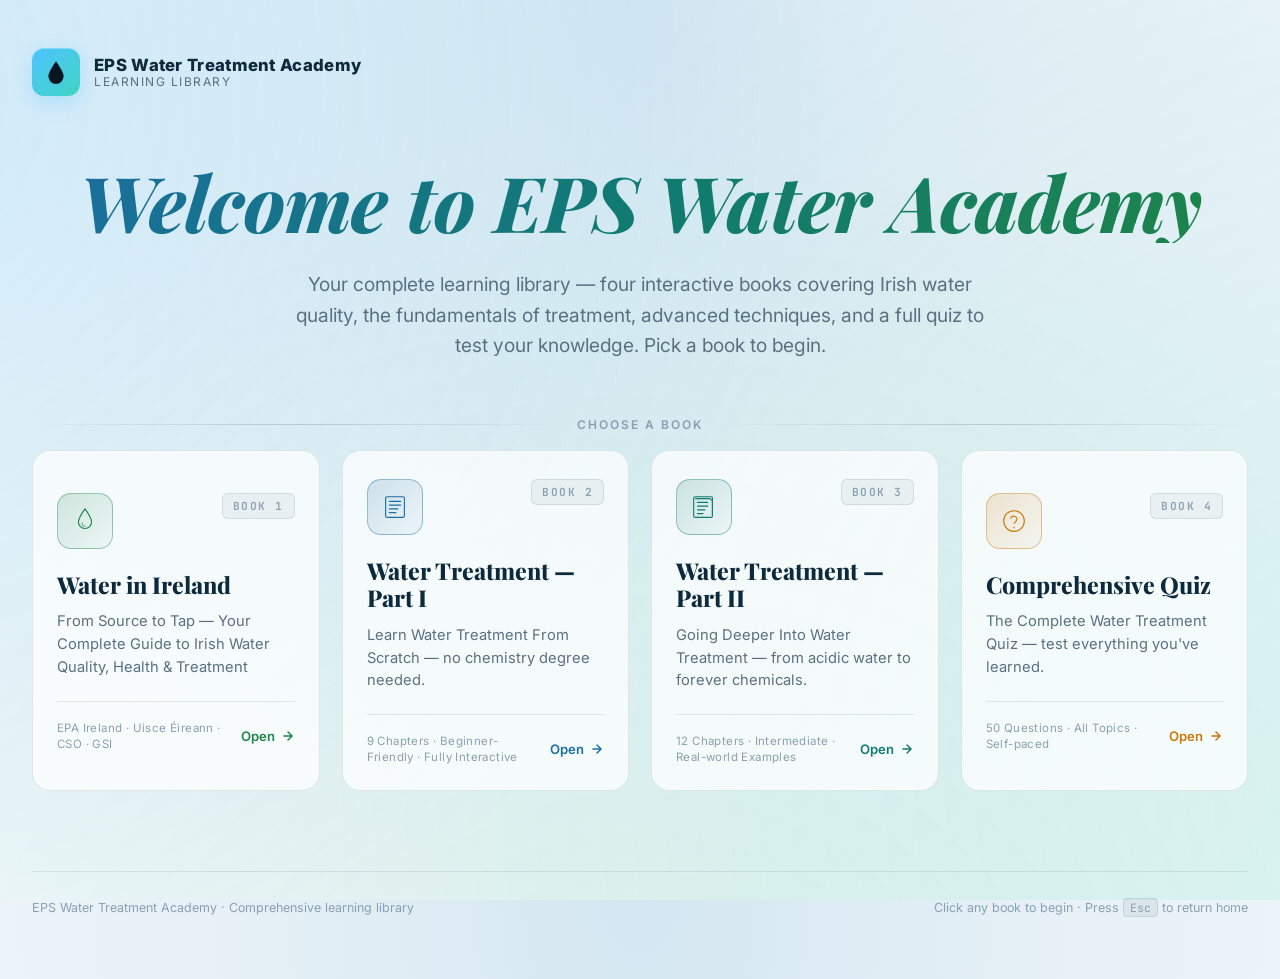
==== index.html @ 2aedc2ff "Add files via upload" ====
<!DOCTYPE html>
<html lang="en">
<head>
<meta charset="UTF-8">
<meta name="viewport" content="width=device-width, initial-scale=1.0">
<title>EPS Water Treatment Academy</title>
<link href="https://fonts.googleapis.com/css2?family=Inter:wght@300;400;500;600;700;800;900&family=Playfair+Display:wght@700;800;900&family=JetBrains+Mono:wght@400;600&display=swap" rel="stylesheet">
<style>
  *, *::before, *::after { box-sizing: border-box; margin: 0; padding: 0; }
  :root {
    /* Light homepage theme */
    --bg-card: rgba(255,255,255,0.72);
    --bg-card-hover: rgba(255,255,255,0.95);
    --border: rgba(13,42,61,0.10);
    --border-strong: rgba(13,42,61,0.18);
    --text: #0d2a3d;
    --text-muted: #5a7080;
    --text-dim: #8aa0b0;
    /* Accent palette — bright tones for fills, deep tones for text */
    --blue: #4ec3ff;
    --blue-deep: #1b6ea0;
    --green: #4fd97a;
    --green-deep: #1e8449;
    --teal: #40d4c4;
    --teal-deep: #117a72;
    --amber: #ffb547;
    --amber-deep: #c9770a;
  }
  html, body { height: 100%; }
  body {
    font-family: 'Inter', system-ui, sans-serif;
    background: radial-gradient(ellipse at top, #d4e7f2 0%, #e6f0f6 45%, #f4f8fb 100%);
    color: var(--text);
    min-height: 100vh;
    overflow-x: hidden;
  }
  body.viewing-book { overflow: hidden; }

  /* ═══════ ANIMATED WATER BACKDROP ═══════ */
  .backdrop {
    position: fixed; inset: 0; z-index: 0; pointer-events: none; overflow: hidden;
  }
  .backdrop::before {
    content: ''; position: absolute; inset: -50%;
    background:
      radial-gradient(circle at 20% 30%, rgba(78,195,255,0.18) 0%, transparent 40%),
      radial-gradient(circle at 80% 70%, rgba(64,212,196,0.14) 0%, transparent 45%),
      radial-gradient(circle at 50% 90%, rgba(79,217,122,0.10) 0%, transparent 50%);
    animation: drift 30s ease-in-out infinite alternate;
  }
  @keyframes drift {
    0%   { transform: translate(0, 0) scale(1); }
    100% { transform: translate(-3%, 3%) scale(1.05); }
  }
  .bubbles { position: absolute; inset: 0; }
  .bubble {
    position: absolute; bottom: -40px; border-radius: 50%;
    background: radial-gradient(circle at 30% 30%, rgba(78,195,255,0.45), rgba(64,212,196,0.15) 70%, transparent);
    border: 1px solid rgba(78,195,255,0.20);
    animation: rise linear infinite;
  }
  @keyframes rise {
    0%   { transform: translateY(0) translateX(0); opacity: 0; }
    10%  { opacity: 0.7; }
    90%  { opacity: 0.4; }
    100% { transform: translateY(-110vh) translateX(40px); opacity: 0; }
  }

  /* ═══════ HOME PAGE ═══════ */
  .home {
    position: relative; z-index: 1;
    min-height: 100vh; display: flex; flex-direction: column;
    padding: 48px 32px 64px;
  }
  body.viewing-book .home { display: none; }

  .top-bar {
    max-width: 1280px; width: 100%; margin: 0 auto 64px;
    display: flex; align-items: center; justify-content: space-between; gap: 24px; flex-wrap: wrap;
  }
  .brand { display: flex; align-items: center; gap: 14px; }
  .brand-mark {
    width: 48px; height: 48px;
    background: linear-gradient(135deg, var(--blue) 0%, var(--teal) 100%);
    border-radius: 12px;
    display: grid; place-items: center;
    box-shadow: 0 6px 20px rgba(78,195,255,0.30), inset 0 1px 0 rgba(255,255,255,0.30);
    color: #061722;
  }
  .brand-mark svg { width: 26px; height: 26px; }
  .brand-text { line-height: 1.2; }
  .brand-name { font-weight: 800; font-size: 1.05rem; letter-spacing: 0.3px; }
  .brand-sub { font-size: 0.75rem; color: var(--text-muted); letter-spacing: 1.5px; text-transform: uppercase; }

  .hero {
    max-width: 1280px; width: 100%; margin: 0 auto 56px;
    text-align: center;
  }
  .hero-welcome {
    font-family: 'Playfair Display', serif;
    font-style: italic;
    font-weight: 800;
    font-size: clamp(2.4rem, 6.2vw, 4.8rem);
    line-height: 1.08;
    letter-spacing: -0.01em;
    margin-bottom: 26px;
    background: linear-gradient(120deg, var(--blue-deep) 0%, var(--teal-deep) 50%, var(--green-deep) 100%);
    -webkit-background-clip: text; background-clip: text; color: transparent;
  }
  .hero p {
    font-size: clamp(1rem, 1.6vw, 1.2rem);
    color: var(--text-muted);
    max-width: 720px; margin: 0 auto;
    line-height: 1.6;
  }

  /* ═══════ TABS / BOOK CARDS ═══════ */
  .tabs-label {
    max-width: 1280px; width: 100%; margin: 0 auto 18px;
    display: flex; align-items: center; gap: 14px;
    font-size: 0.75rem; letter-spacing: 2px; text-transform: uppercase; color: var(--text-dim); font-weight: 600;
  }
  .tabs-label::before, .tabs-label::after {
    content: ''; flex: 1; height: 1px; background: linear-gradient(90deg, transparent, var(--border-strong), transparent);
  }

  .tabs {
    max-width: 1280px; width: 100%; margin: 0 auto;
    display: grid;
    grid-template-columns: repeat(auto-fit, minmax(260px, 1fr));
    gap: 22px;
  }
  .tab {
    position: relative;
    background: var(--bg-card);
    border: 1px solid var(--border);
    border-radius: 18px;
    padding: 28px 24px 24px;
    cursor: pointer;
    text-align: left;
    color: inherit;
    font: inherit;
    transition: transform 0.35s cubic-bezier(.2,.7,.2,1), border-color 0.3s, background 0.3s, box-shadow 0.4s;
    overflow: hidden;
    isolation: isolate;
  }
  .tab::before {
    content: ''; position: absolute; inset: 0; z-index: -1;
    background: var(--accent-glow);
    opacity: 0; transition: opacity 0.4s;
  }
  .tab:hover {
    transform: translateY(-6px);
    border-color: var(--accent-border);
    background: var(--bg-card-hover);
    box-shadow: 0 20px 50px -20px var(--accent-shadow);
  }
  .tab:hover::before { opacity: 0.5; }
  .tab:focus-visible { outline: 2px solid var(--accent); outline-offset: 4px; }

  .tab[data-accent="green"]   { --accent: var(--green-deep); --accent-border: rgba(30,132,73,0.40); --accent-shadow: rgba(79,217,122,0.45); --accent-glow: radial-gradient(ellipse at top, rgba(79,217,122,0.22), transparent 60%); }
  .tab[data-accent="blue"]    { --accent: var(--blue-deep);  --accent-border: rgba(27,110,160,0.40); --accent-shadow: rgba(78,195,255,0.45); --accent-glow: radial-gradient(ellipse at top, rgba(78,195,255,0.22), transparent 60%); }
  .tab[data-accent="teal"]    { --accent: var(--teal-deep);  --accent-border: rgba(17,122,114,0.40); --accent-shadow: rgba(64,212,196,0.45); --accent-glow: radial-gradient(ellipse at top, rgba(64,212,196,0.22), transparent 60%); }
  .tab[data-accent="amber"]   { --accent: var(--amber-deep); --accent-border: rgba(201,119,10,0.40); --accent-shadow: rgba(255,181,71,0.55); --accent-glow: radial-gradient(ellipse at top, rgba(255,181,71,0.22), transparent 60%); }

  .tab-head {
    display: flex; align-items: flex-start; justify-content: space-between; gap: 16px;
    margin-bottom: 22px;
  }
  .tab-icon {
    width: 56px; height: 56px;
    display: grid; place-items: center;
    background: linear-gradient(135deg, color-mix(in srgb, var(--accent) 18%, transparent), color-mix(in srgb, var(--accent) 4%, transparent));
    border: 1px solid var(--accent-border);
    border-radius: 14px;
    color: var(--accent);
    flex-shrink: 0;
  }
  .tab-icon svg { width: 30px; height: 30px; }
  .tab-num {
    font-family: 'JetBrains Mono', monospace;
    font-size: 0.7rem; font-weight: 600;
    color: var(--text-dim); letter-spacing: 1.5px;
    text-transform: uppercase;
    background: rgba(13,42,61,0.05);
    border: 1px solid var(--border);
    padding: 5px 10px; border-radius: 6px;
    white-space: nowrap;
  }
  .tab-title {
    font-family: 'Playfair Display', serif;
    font-weight: 800;
    font-size: 1.45rem;
    line-height: 1.18;
    margin-bottom: 12px;
    color: var(--text);
  }
  .tab-sub {
    font-size: 0.92rem;
    line-height: 1.55;
    color: var(--text-muted);
    margin-bottom: 22px;
    min-height: 4.5em;
  }
  .tab-foot {
    display: flex; align-items: center; justify-content: space-between; gap: 10px;
    padding-top: 18px;
    border-top: 1px solid var(--border);
  }
  .tab-meta {
    font-size: 0.72rem; color: var(--text-dim);
    letter-spacing: 0.4px; line-height: 1.4;
  }
  .tab-cta {
    display: inline-flex; align-items: center; gap: 6px;
    font-size: 0.82rem; font-weight: 600;
    color: var(--accent);
    white-space: nowrap;
  }
  .tab-cta svg {
    width: 14px; height: 14px;
    transition: transform 0.3s;
  }
  .tab:hover .tab-cta svg { transform: translateX(4px); }

  /* ═══════ FOOTER ═══════ */
  .footer {
    max-width: 1280px; width: 100%; margin: 80px auto 0;
    padding-top: 28px;
    border-top: 1px solid var(--border);
    display: flex; flex-wrap: wrap; gap: 16px; justify-content: space-between;
    font-size: 0.78rem; color: var(--text-dim);
  }

  /* ═══════ BOOK VIEWER (iframe overlay) ═══════ */
  .viewer {
    position: fixed; inset: 0; z-index: 100;
    display: none; flex-direction: column;
    background: #061722;
  }
  body.viewing-book .viewer { display: flex; }
  .viewer-bar {
    flex-shrink: 0;
    display: flex; align-items: center; justify-content: space-between; gap: 16px;
    padding: 12px 22px;
    background: rgba(6,23,34,0.92);
    backdrop-filter: blur(14px);
    -webkit-backdrop-filter: blur(14px);
    border-bottom: 1px solid var(--border);
    z-index: 2;
  }
  .viewer-back {
    display: inline-flex; align-items: center; gap: 8px;
    padding: 9px 16px;
    background: rgba(78,195,255,0.12);
    border: 1px solid rgba(78,195,255,0.30);
    color: var(--blue);
    border-radius: 9px;
    font: inherit; font-size: 0.85rem; font-weight: 600;
    cursor: pointer;
    transition: background 0.2s, border-color 0.2s, transform 0.2s;
  }
  .viewer-back:hover { background: rgba(78,195,255,0.22); border-color: rgba(78,195,255,0.50); }
  .viewer-back:active { transform: translateX(-2px); }
  .viewer-back svg { width: 14px; height: 14px; }
  .viewer-title {
    flex: 1; text-align: center;
    font-size: 0.9rem; font-weight: 600; color: var(--text);
    overflow: hidden; text-overflow: ellipsis; white-space: nowrap;
  }
  .viewer-title small {
    display: block; font-weight: 400; font-size: 0.7rem; color: var(--text-dim);
    letter-spacing: 1.2px; text-transform: uppercase;
  }
  .viewer-spacer { width: 110px; }
  @media (max-width: 600px) {
    .viewer-spacer { display: none; }
    .viewer-title small { display: none; }
  }
  .viewer-frame {
    flex: 1; width: 100%; border: 0;
    background: #fff;
  }

  /* ═══════ HIDDEN BOOK SOURCES ═══════ */
  .book-source { display: none !important; }

  @media (max-width: 600px) {
    .home { padding: 28px 18px 44px; }
    .top-bar { margin-bottom: 40px; }
    .hero { margin-bottom: 36px; }
    .tab-sub { min-height: 0; }
  }
</style>
</head>
<body>

<div class="backdrop" aria-hidden="true">
  <div class="bubbles" id="bubbles"></div>
</div>

<!-- ═══════ HOME PAGE ═══════ -->
<main class="home">
  <header class="top-bar">
    <div class="brand">
      <div class="brand-mark">
        <svg viewBox="0 0 24 24" fill="currentColor"><path d="M12 2C8 8 5 12.5 5 16a7 7 0 0 0 14 0c0-3.5-3-8-7-14z"/></svg>
      </div>
      <div class="brand-text">
        <div class="brand-name">EPS Water Treatment Academy</div>
        <div class="brand-sub">Learning Library</div>
      </div>
    </div>
  </header>

  <section class="hero">
    <h1 class="hero-welcome">Welcome to EPS Water Academy</h1>
    <p>Your complete learning library — four interactive books covering Irish water quality, the fundamentals of treatment, advanced techniques, and a full quiz to test your knowledge. Pick a book to begin.</p>
  </section>

  <div class="tabs-label">Choose a Book</div>

  <div class="tabs" id="tabs">
    <button class="tab" data-id="ireland" data-accent="green" data-title="Water in Ireland" data-number="Book 1" type="button">
      <div class="tab-head">
        <div class="tab-icon" aria-hidden="true"><svg viewBox='0 0 64 64' fill='none' stroke='currentColor' stroke-width='2.4' stroke-linecap='round' stroke-linejoin='round'>
            <path d='M32 6c-8 11-14 19.5-14 28a14 14 0 0 0 28 0c0-8.5-6-17-14-28z'/>
            <path d='M26 36c0 4 2.5 7 6 7' opacity='.6'/>
        </svg></div>
        <div class="tab-num">Book 1</div>
      </div>
      <div class="tab-title">Water in Ireland</div>
      <div class="tab-sub">From Source to Tap — Your Complete Guide to Irish Water Quality, Health &amp; Treatment</div>
      <div class="tab-foot">
        <div class="tab-meta">EPA Ireland · Uisce Éireann · CSO · GSI</div>
        <span class="tab-cta">Open
          <svg viewBox="0 0 24 24" fill="none" stroke="currentColor" stroke-width="2.5" stroke-linecap="round" stroke-linejoin="round"><path d="M5 12h14M12 5l7 7-7 7"/></svg>
        </span>
      </div>
    </button>
    <button class="tab" data-id="part1" data-accent="blue" data-title="Water Treatment — Part I" data-number="Book 2" type="button">
      <div class="tab-head">
        <div class="tab-icon" aria-hidden="true"><svg viewBox='0 0 64 64' fill='none' stroke='currentColor' stroke-width='2.4' stroke-linecap='round' stroke-linejoin='round'>
            <rect x='12' y='10' width='40' height='44' rx='3'/>
            <path d='M20 20h24M20 28h24M20 36h18M20 44h14'/>
        </svg></div>
        <div class="tab-num">Book 2</div>
      </div>
      <div class="tab-title">Water Treatment — Part I</div>
      <div class="tab-sub">Learn Water Treatment From Scratch — no chemistry degree needed.</div>
      <div class="tab-foot">
        <div class="tab-meta">9 Chapters · Beginner-Friendly · Fully Interactive</div>
        <span class="tab-cta">Open
          <svg viewBox="0 0 24 24" fill="none" stroke="currentColor" stroke-width="2.5" stroke-linecap="round" stroke-linejoin="round"><path d="M5 12h14M12 5l7 7-7 7"/></svg>
        </span>
      </div>
    </button>
    <button class="tab" data-id="part2" data-accent="teal" data-title="Water Treatment — Part II" data-number="Book 3" type="button">
      <div class="tab-head">
        <div class="tab-icon" aria-hidden="true"><svg viewBox='0 0 64 64' fill='none' stroke='currentColor' stroke-width='2.4' stroke-linecap='round' stroke-linejoin='round'>
            <path d='M14 14h28a8 8 0 0 1 8 8v28' />
            <rect x='10' y='10' width='40' height='44' rx='3'/>
            <path d='M18 22h22M18 30h22M18 38h16M18 46h12'/>
        </svg></div>
        <div class="tab-num">Book 3</div>
      </div>
      <div class="tab-title">Water Treatment — Part II</div>
      <div class="tab-sub">Going Deeper Into Water Treatment — from acidic water to forever chemicals.</div>
      <div class="tab-foot">
        <div class="tab-meta">12 Chapters · Intermediate · Real-world Examples</div>
        <span class="tab-cta">Open
          <svg viewBox="0 0 24 24" fill="none" stroke="currentColor" stroke-width="2.5" stroke-linecap="round" stroke-linejoin="round"><path d="M5 12h14M12 5l7 7-7 7"/></svg>
        </span>
      </div>
    </button>
    <button class="tab" data-id="quiz" data-accent="amber" data-title="Comprehensive Quiz" data-number="Book 4" type="button">
      <div class="tab-head">
        <div class="tab-icon" aria-hidden="true"><svg viewBox='0 0 64 64' fill='none' stroke='currentColor' stroke-width='2.4' stroke-linecap='round' stroke-linejoin='round'>
            <circle cx='32' cy='32' r='22'/>
            <path d='M25 26a7 7 0 0 1 13.5 2.5c0 4-5 5-6 8.5'/>
            <circle cx='32' cy='46' r='1.6' fill='currentColor' stroke='none'/>
        </svg></div>
        <div class="tab-num">Book 4</div>
      </div>
      <div class="tab-title">Comprehensive Quiz</div>
      <div class="tab-sub">The Complete Water Treatment Quiz — test everything you&#x27;ve learned.</div>
      <div class="tab-foot">
        <div class="tab-meta">50 Questions · All Topics · Self-paced</div>
        <span class="tab-cta">Open
          <svg viewBox="0 0 24 24" fill="none" stroke="currentColor" stroke-width="2.5" stroke-linecap="round" stroke-linejoin="round"><path d="M5 12h14M12 5l7 7-7 7"/></svg>
        </span>
      </div>
    </button>
  </div>

  <footer class="footer">
    <div>EPS Water Treatment Academy · Comprehensive learning library</div>
    <div>Click any book to begin · Press <kbd style="font-family:'JetBrains Mono',monospace;background:rgba(13,42,61,0.06);border:1px solid var(--border);padding:1px 6px;border-radius:4px;font-size:0.72rem;">Esc</kbd> to return home</div>
  </footer>
</main>

<!-- ═══════ BOOK VIEWER ═══════ -->
<section class="viewer" id="viewer" aria-hidden="true">
  <div class="viewer-bar">
    <button class="viewer-back" id="backBtn" type="button">
      <svg viewBox="0 0 24 24" fill="none" stroke="currentColor" stroke-width="2.5" stroke-linecap="round" stroke-linejoin="round"><path d="M19 12H5M12 19l-7-7 7-7"/></svg>
      Back to Home
    </button>
    <div class="viewer-title" id="viewerTitle">
      <small id="viewerNumber">Book</small>
      <span id="viewerName">—</span>
    </div>
    <div class="viewer-spacer"></div>
  </div>
  <iframe class="viewer-frame" id="viewerFrame" title="Book content" allowfullscreen></iframe>
</section>

<!-- ═══════ EMBEDDED BOOK SOURCES (hidden textareas) ═══════ -->
<textarea class="book-source" id="src-ireland" aria-hidden="true">&lt;!DOCTYPE html>
&lt;html lang="en">
&lt;head>
&lt;meta charset="UTF-8">
&lt;meta name="viewport" content="width=device-width, initial-scale=1.0">
&lt;title>Understanding Water: A Practical Guide&lt;/title>
&lt;link href="https://fonts.googleapis.com/css2?family=Lora:ital,wght@0,400;0,600;0,700;1,400;1,600&amp;family=Source+Sans+3:wght@300;400;600&amp;family=Playfair+Display:ital,wght@0,900;1,700&amp;display=swap" rel="stylesheet">
&lt;style>
* { box-sizing: border-box; margin: 0; padding: 0; }
:root {
  --cream: #faf7f2;
  --warm-white: #fff9f3;
  --ink: #1c1a17;
  --ink-light: #4a4540;
  --ink-muted: #8a8078;
  --blue-deep: #1b4f72;
  --blue-mid: #2e86c1;
  --blue-light: #aed6f1;
  --blue-pale: #d6eaf8;
  --teal: #1a7a6e;
  --green: #1e6b3a;
  --green-soft: #1e8449;
  --green-pale: #d5e8d4;
  --amber: #c9770a;
  --amber-light: #fdebd0;
  --red-soft: #922b21;
  --rule: #d4c9b8;
}
html { scroll-behavior: smooth; }
body { background: #2c2825; font-family: 'Source Sans 3', sans-serif; color: var(--ink); min-height: 100vh; }

/* COVER */
#cover {
  min-height: 100vh;
  background: linear-gradient(160deg, #0b2a14 0%, #1a5c30 45%, #0d3d1e 100%);
  display: flex; flex-direction: column; align-items: center; justify-content: center;
  text-align: center; padding: 60px 24px; position: relative; overflow: hidden;
}
#cover::before {
  content:''; position:absolute; inset:0;
  background: radial-gradient(ellipse at 50% 65%, rgba(46,180,93,0.2) 0%, transparent 65%);
}
.cover-drops { position:absolute; inset:0; overflow:hidden; pointer-events:none; }
.drop {
  position:absolute; border-radius:50% 50% 50% 50% / 60% 60% 40% 40%;
  background:rgba(144,238,144,0.1); animation:floatDrop linear infinite;
}
@keyframes floatDrop {
  0%{transform:translateY(110vh) scale(1);opacity:0;} 10%{opacity:1;}
  90%{opacity:0.5;} 100%{transform:translateY(-20vh) scale(0.6);opacity:0;}
}
.cover-eyebrow {
  font-size:0.7rem; letter-spacing:0.35em; color:rgba(144,238,144,0.7);
  text-transform:uppercase; margin-bottom:28px; position:relative; font-family:'Source Sans 3',sans-serif;
}
.cover-harp { font-size:3rem; margin-bottom:8px; position:relative; }
.cover-title {
  font-family:'Playfair Display',serif; font-size:clamp(3.5rem,12vw,8rem);
  font-weight:900; color:#fff; line-height:0.9; letter-spacing:-0.02em;
  position:relative; text-shadow:0 4px 40px rgba(0,0,0,0.5); margin-bottom:6px;
}
.cover-title span { color:#90ee90; font-style:italic; }
.cover-subtitle {
  font-family:'Lora',serif; font-style:italic;
  font-size:clamp(0.95rem,2.5vw,1.25rem); color:rgba(144,238,144,0.8);
  margin-bottom:14px; position:relative;
}
.cover-source {
  font-family:'Source Sans 3',sans-serif; font-size:0.72rem; letter-spacing:0.15em;
  color:rgba(255,255,255,0.35); margin-bottom:48px; position:relative;
}
.cover-chapters { display:flex; gap:10px; flex-wrap:wrap; justify-content:center; position:relative; margin-bottom:44px; }
.cover-ch-btn {
  padding:9px 18px; background:rgba(255,255,255,0.08); border:1px solid rgba(144,238,144,0.3);
  border-radius:30px; color:rgba(255,255,255,0.85); font-family:'Source Sans 3',sans-serif;
  font-size:0.8rem; cursor:pointer; transition:all 0.2s; backdrop-filter:blur(8px);
}
.cover-ch-btn:hover { background:rgba(144,238,144,0.2); border-color:rgba(144,238,144,0.7); color:#fff; }
.cover-start {
  padding:15px 44px; background:#fff; color:var(--green); border:none; border-radius:40px;
  font-family:'Source Sans 3',sans-serif; font-size:1rem; font-weight:600; cursor:pointer;
  transition:all 0.25s; position:relative; box-shadow:0 8px 32px rgba(0,0,0,0.4);
}
.cover-start:hover { transform:translateY(-3px); box-shadow:0 14px 40px rgba(0,0,0,0.5); }

/* READER */
#reader { display:none; background:#2c2825; min-height:100vh; }
.top-nav {
  position:sticky; top:0; z-index:100; background:#1c1a17; border-bottom:1px solid #3a3530;
  display:flex; align-items:center; height:52px;
}
.nav-back {
  padding:0 20px; height:100%; display:flex; align-items:center; color:rgba(255,255,255,0.5);
  font-size:0.85rem; cursor:pointer; border-right:1px solid #3a3530; gap:6px; transition:color 0.2s;
  background:none; border-top:none; border-bottom:none; border-left:none; font-family:'Source Sans 3',sans-serif;
}
.nav-back:hover { color:#fff; }
.nav-chapters { display:flex; flex:1; height:100%; overflow-x:auto; scrollbar-width:none; }
.nav-chapters::-webkit-scrollbar { display:none; }
.nav-ch {
  flex-shrink:0; padding:0 16px; height:100%; display:flex; align-items:center;
  color:rgba(255,255,255,0.4); font-size:0.75rem; letter-spacing:0.05em; cursor:pointer;
  border-bottom:2px solid transparent; transition:all 0.2s; font-family:'Source Sans 3',sans-serif; white-space:nowrap;
}
.nav-ch:hover { color:rgba(255,255,255,0.8); }
.nav-ch.active { color:#90ee90; border-bottom-color:#90ee90; }
.reading-progress { position:fixed; top:52px; left:0; right:0; height:3px; background:#3a3530; z-index:99; }
.reading-progress-fill { height:100%; background:linear-gradient(90deg,#1a5c30,#90ee90); transition:width 0.1s; width:0%; }

/* PAGE */
.book-page { max-width:720px; margin:0 auto; background:var(--warm-white); min-height:100vh; box-shadow:0 0 80px rgba(0,0,0,0.6); }

/* CHAPTER HEADER */
.ch-header { padding:64px 64px 48px; border-bottom:1px solid var(--rule); position:relative; overflow:hidden; }
.ch-number { font-family:'Source Sans 3',sans-serif; font-size:0.7rem; letter-spacing:0.3em; text-transform:uppercase; color:var(--green); margin-bottom:16px; }
.ch-title { font-family:'Playfair Display',serif; font-size:clamp(2rem,5vw,3.2rem); font-weight:900; color:var(--ink); line-height:1.1; margin-bottom:20px; }
.ch-lead { font-family:'Lora',serif; font-size:1.15rem; color:var(--ink-light); line-height:1.7; font-style:italic; border-left:3px solid var(--green); padding-left:20px; }

/* BODY */
.ch-body { padding:48px 64px; }
.ch-body p { font-family:'Lora',serif; font-size:1.05rem; line-height:1.85; color:var(--ink-light); margin-bottom:1.4em; }
.ch-body p:first-child::first-letter {
  font-family:'Playfair Display',serif; font-size:4em; font-weight:900;
  float:left; line-height:0.75; margin:0.1em 0.1em 0 0; color:var(--green);
}
h2.section-title {
  font-family:'Playfair Display',serif; font-size:1.6rem; font-weight:900; color:var(--ink);
  margin:2.5em 0 0.8em; padding-bottom:10px; border-bottom:2px solid var(--rule);
}
h3.sub-title {
  font-family:'Source Sans 3',sans-serif; font-size:0.75rem; font-weight:600;
  letter-spacing:0.2em; text-transform:uppercase; color:var(--green); margin:2em 0 0.6em;
}

/* CALLOUTS */
.callout { margin:2em 0; border-radius:12px; padding:24px 28px; position:relative; }
.callout-fact { background:var(--blue-pale); border-left:4px solid var(--blue-mid); }
.callout-ireland { background:var(--green-pale); border-left:4px solid var(--green); }
.callout-warning { background:#fdf3e7; border-left:4px solid var(--amber); }
.callout-tip { background:#eafaf1; border-left:4px solid var(--green-soft); }
.callout-label { font-family:'Source Sans 3',sans-serif; font-size:0.68rem; font-weight:600; letter-spacing:0.2em; text-transform:uppercase; margin-bottom:8px; color:var(--blue-deep); }
.callout-ireland .callout-label { color:var(--green); }
.callout-warning .callout-label { color:var(--amber); }
.callout-tip .callout-label { color:var(--green-soft); }
.callout p { font-family:'Source Sans 3',sans-serif !important; font-size:0.95rem !important; line-height:1.6 !important; margin:0 !important; color:var(--ink) !important; }
.callout p::first-letter { font-size:inherit !important; float:none !important; }

/* STAT BOXES */
.stat-grid { display:grid; grid-template-columns:repeat(auto-fit,minmax(150px,1fr)); gap:16px; margin:2em 0; }
.stat-box { background:var(--green); color:white; border-radius:12px; padding:24px 20px; text-align:center; }
.stat-box.blue { background:var(--blue-deep); }
.stat-box.amber { background:var(--amber); }
.stat-box.red { background:var(--red-soft); }
.stat-number { font-family:'Playfair Display',serif; font-size:2.3rem; font-weight:900; line-height:1; color:rgba(255,255,255,0.9); margin-bottom:6px; }
.stat-label { font-size:0.8rem; line-height:1.4; opacity:0.9; }

/* DIAGRAM */
.diagram-wrap { margin:2.5em -20px; background:var(--blue-pale); border-radius:12px; padding:32px 24px; text-align:center; }
.diagram-wrap.green-bg { background:var(--green-pale); }
.diagram-wrap svg { max-width:100%; height:auto; }
.diagram-caption { font-family:'Source Sans 3',sans-serif; font-size:0.8rem; color:var(--ink-muted); margin-top:12px; font-style:italic; }

/* LISTS */
.book-list { list-style:none; margin:1em 0 1.5em; padding:0; }
.book-list li { font-family:'Lora',serif; font-size:1rem; line-height:1.7; color:var(--ink-light); padding:6px 0 6px 24px; position:relative; border-bottom:1px solid var(--rule); }
.book-list li::before { content:'›'; position:absolute; left:4px; color:var(--green); font-weight:bold; }
.book-list li:last-child { border-bottom:none; }
.book-list li strong { color:var(--ink); font-style:italic; }

/* SOURCE TAG */
.source-tag {
  display:inline-block; font-family:'Source Sans 3',sans-serif; font-size:0.65rem;
  background:var(--green-pale); color:var(--green); border:1px solid rgba(30,107,58,0.3);
  border-radius:4px; padding:2px 7px; margin-left:6px; letter-spacing:0.05em; vertical-align:middle;
}

/* CHAPTER DIVIDER */
.ch-divider { text-align:center; padding:24px 0 0; margin:0 64px; border-top:1px solid var(--rule); color:var(--ink-muted); font-size:0.75rem; font-family:'Source Sans 3',sans-serif; letter-spacing:0.1em; }

/* QUIZ */
.quiz-section { background:#1a5c30; padding:48px 64px; position:relative; overflow:hidden; }
.quiz-section::before { content:''; position:absolute; top:-60px; right:-60px; width:200px; height:200px; border-radius:50%; background:rgba(255,255,255,0.04); }
.quiz-header { display:flex; align-items:center; gap:14px; margin-bottom:32px; }
.quiz-icon { width:44px; height:44px; background:rgba(255,255,255,0.12); border-radius:50%; display:flex; align-items:center; justify-content:center; font-size:1.3rem; flex-shrink:0; }
.quiz-title-text { font-family:'Playfair Display',serif; font-size:1.4rem; color:white; }
.quiz-subtitle { font-family:'Source Sans 3',sans-serif; font-size:0.8rem; color:rgba(144,238,144,0.7); margin-top:2px; }
.quiz-score-bar { display:flex; justify-content:space-between; align-items:center; margin-bottom:28px; padding-bottom:16px; border-bottom:1px solid rgba(255,255,255,0.1); }
.quiz-score-label { font-family:'Source Sans 3',sans-serif; font-size:0.78rem; color:rgba(144,238,144,0.8); letter-spacing:0.1em; }
.quiz-score-val { font-family:'Playfair Display',serif; font-size:1.5rem; color:#90ee90; font-weight:900; }
.quiz-q-wrap { display:none; }
.quiz-q-wrap.active { display:block; animation:fadeIn 0.3s ease; }
@keyframes fadeIn { from{opacity:0;transform:translateY(8px);} to{opacity:1;transform:translateY(0);} }
.quiz-q-num { font-family:'Source Sans 3',sans-serif; font-size:0.7rem; letter-spacing:0.2em; color:rgba(144,238,144,0.6); margin-bottom:10px; text-transform:uppercase; }
.quiz-q-text { font-family:'Lora',serif; font-size:1.15rem; color:white; line-height:1.55; margin-bottom:24px; }
.quiz-options { display:grid; gap:10px; margin-bottom:20px; }
.quiz-opt { padding:14px 20px; background:rgba(255,255,255,0.07); border:1px solid rgba(255,255,255,0.15); border-radius:10px; color:rgba(255,255,255,0.85); font-family:'Source Sans 3',sans-serif; font-size:0.95rem; cursor:pointer; text-align:left; transition:all 0.18s; }
.quiz-opt:hover:not(:disabled) { background:rgba(144,238,144,0.15); border-color:rgba(144,238,144,0.5); color:white; }
.quiz-opt.correct { background:rgba(30,132,73,0.3); border-color:#2ecc71; color:#a9dfbf; }
.quiz-opt.wrong { background:rgba(146,43,33,0.3); border-color:#e74c3c; color:#f1948a; }
.quiz-opt:disabled { cursor:default; }
.quiz-feedback { display:none; padding:16px 20px; border-radius:10px; font-family:'Source Sans 3',sans-serif; font-size:0.9rem; line-height:1.6; margin-bottom:20px; animation:fadeIn 0.3s ease; }
.quiz-feedback.show { display:block; }
.quiz-feedback.correct-fb { background:rgba(30,132,73,0.25); color:#a9dfbf; border:1px solid rgba(46,204,113,0.3); }
.quiz-feedback.wrong-fb { background:rgba(146,43,33,0.25); color:#f1948a; border:1px solid rgba(231,76,60,0.3); }
.quiz-next-btn { padding:12px 32px; background:white; color:var(--green); border:none; border-radius:30px; cursor:pointer; font-family:'Source Sans 3',sans-serif; font-size:0.9rem; font-weight:600; display:none; transition:all 0.2s; }
.quiz-next-btn.show { display:inline-block; animation:fadeIn 0.3s ease; }
.quiz-next-btn:hover { background:#90ee90; transform:translateY(-1px); }
.quiz-result { display:none; text-align:center; padding:20px 0; animation:fadeIn 0.4s ease; }
.quiz-result.show { display:block; }
.quiz-result-emoji { font-size:3rem; margin-bottom:12px; }
.quiz-result-title { font-family:'Playfair Display',serif; font-size:1.6rem; color:white; margin-bottom:8px; }
.quiz-result-score { font-family:'Source Sans 3',sans-serif; font-size:0.9rem; color:rgba(144,238,144,0.8); margin-bottom:24px; }
.quiz-retry-btn { padding:12px 32px; background:rgba(255,255,255,0.15); border:1px solid rgba(255,255,255,0.3); border-radius:30px; cursor:pointer; color:white; font-family:'Source Sans 3',sans-serif; font-size:0.9rem; transition:all 0.2s; }
.quiz-retry-btn:hover { background:rgba(255,255,255,0.25); }

/* FOOTER NAV */
.ch-footer { padding:40px 64px; display:flex; justify-content:space-between; align-items:center; border-top:1px solid var(--rule); background:var(--warm-white); }
.ch-nav-btn { padding:12px 28px; border-radius:30px; font-family:'Source Sans 3',sans-serif; font-size:0.9rem; font-weight:600; cursor:pointer; transition:all 0.2s; border:2px solid var(--green); color:var(--green); background:transparent; }
.ch-nav-btn:hover { background:var(--green); color:white; }
.ch-nav-btn.primary { background:var(--green); color:white; border-color:var(--green); }
.ch-nav-btn.primary:hover { background:var(--green-soft); border-color:var(--green-soft); }
.ch-nav-btn:disabled { opacity:0.25; cursor:default; pointer-events:none; }
.ch-pos-label { font-family:'Source Sans 3',sans-serif; font-size:0.75rem; color:var(--ink-muted); letter-spacing:0.08em; }

@media(max-width:600px){
  .ch-header,.ch-body,.ch-divider{padding-left:24px;padding-right:24px;}
  .quiz-section{padding:36px 24px;}
  .ch-footer{padding:24px;}
  .diagram-wrap{margin:2em 0;}
  .ch-body p:first-child::first-letter{font-size:3em;}
}
&lt;/style>
&lt;/head>
&lt;body>

&lt;!-- COVER -->
&lt;div id="cover">
  &lt;div class="cover-drops" id="drops">&lt;/div>
  &lt;div class="cover-harp">☘️&lt;/div>
  &lt;div class="cover-eyebrow"> Interactive Learning Guide&lt;/div>
  &lt;div class="cover-title">H&lt;span>₂&lt;/span>O&lt;/div>
  &lt;div style="font-family:'Playfair Display',serif;font-size:clamp(1.8rem,5vw,3rem);font-weight:900;color:white;margin-bottom:8px;position:relative;">Water in Ireland&lt;/div>
  &lt;div class="cover-subtitle">From Source to Tap — Your Complete Guide to Irish Water Quality, Health &amp; Treatment&lt;/div>
  &lt;div class="cover-source">Data sourced from: EPA Ireland · Uisce Éireann · CSO · Geological Survey Ireland&lt;/div>
  &lt;div class="cover-chapters">
    &lt;button class="cover-ch-btn" onclick="goToChapter(0)">Ch 1 · What Is Water?&lt;/button>
    &lt;button class="cover-ch-btn" onclick="goToChapter(1)">Ch 2 · Water &amp; Health&lt;/button>
    &lt;button class="cover-ch-btn" onclick="goToChapter(2)">Ch 3 · What's In Your Water?&lt;/button>
    &lt;button class="cover-ch-btn" onclick="goToChapter(3)">Ch 4 · Treatment Products&lt;/button>
    &lt;button class="cover-ch-btn" onclick="goToChapter(4)">Ch 5 · Water Sources in Ireland&lt;/button>
    &lt;button class="cover-ch-btn" onclick="goToChapter(5)">Ch 6 · State of Irish Water&lt;/button>
  &lt;/div>
  &lt;button class="cover-start" onclick="goToChapter(0)">Start Reading →&lt;/button>
&lt;/div>

&lt;!-- READER -->
&lt;div id="reader">
  &lt;nav class="top-nav">
    &lt;button class="nav-back" onclick="showCover()">← Cover&lt;/button>
    &lt;div class="nav-chapters">
      &lt;div class="nav-ch" onclick="goToChapter(0)" id="nav0">Ch 1 · What Is Water?&lt;/div>
      &lt;div class="nav-ch" onclick="goToChapter(1)" id="nav1">Ch 2 · Water &amp; Health&lt;/div>
      &lt;div class="nav-ch" onclick="goToChapter(2)" id="nav2">Ch 3 · What's In Your Water?&lt;/div>
      &lt;div class="nav-ch" onclick="goToChapter(3)" id="nav3">Ch 4 · Treatment&lt;/div>
      &lt;div class="nav-ch" onclick="goToChapter(4)" id="nav4">Ch 5 · Irish Water Sources&lt;/div>
      &lt;div class="nav-ch" onclick="goToChapter(5)" id="nav5">Ch 6 · State of Irish Water&lt;/div>
    &lt;/div>
  &lt;/nav>
  &lt;div class="reading-progress">&lt;div class="reading-progress-fill" id="progFill">&lt;/div>&lt;/div>
  &lt;div class="book-page" id="bookPage">&lt;/div>
&lt;/div>

&lt;script>
const chapters = [

// ── CHAPTER 1 ──
{
  num:1, title:"What Is Water, Anyway?",
  lead:"Water is life. It covers most of our planet, makes up the majority of our bodies, and shapes the Irish landscape we know — and yet most of us know surprisingly little about it.",
  body:`
    &lt;p>Water is a molecule called H₂O — two atoms of hydrogen bonded to one atom of oxygen. It's a transparent, odourless, tasteless liquid that fills our lakes, rivers, and oceans, falls from the sky as rain and snow, and flows through our taps every single day. Ireland, with its famously wet Atlantic climate, has some of the highest rainfall in Europe — and one of the highest water availability rates on the continent.&lt;/p>

    &lt;div class="diagram-wrap">
      &lt;svg viewBox="0 0 520 220" xmlns="http://www.w3.org/2000/svg" style="max-width:520px">
        &lt;defs>
          &lt;radialGradient id="og" cx="50%" cy="50%" r="50%">&lt;stop offset="0%" stop-color="#1a5c30"/>&lt;stop offset="100%" stop-color="#0b3018"/>&lt;/radialGradient>
          &lt;radialGradient id="hg" cx="50%" cy="50%" r="50%">&lt;stop offset="0%" stop-color="#90ee90"/>&lt;stop offset="100%" stop-color="#1e8449"/>&lt;/radialGradient>
        &lt;/defs>
        &lt;circle cx="260" cy="110" r="46" fill="url(#og)"/>
        &lt;text x="260" y="116" text-anchor="middle" fill="white" font-family="serif" font-size="20" font-weight="bold">O&lt;/text>
        &lt;circle cx="140" cy="165" r="30" fill="url(#hg)"/>
        &lt;text x="140" y="172" text-anchor="middle" fill="white" font-family="serif" font-size="18" font-weight="bold">H&lt;/text>
        &lt;circle cx="380" cy="165" r="30" fill="url(#hg)"/>
        &lt;text x="380" y="172" text-anchor="middle" fill="white" font-family="serif" font-size="18" font-weight="bold">H&lt;/text>
        &lt;line x1="170" y1="152" x2="218" y2="134" stroke="#90ee90" stroke-width="4" stroke-linecap="round"/>
        &lt;line x1="350" y1="152" x2="302" y2="134" stroke="#90ee90" stroke-width="4" stroke-linecap="round"/>
        &lt;path d="M 190 142 A 55 55 0 0 1 330 142" fill="none" stroke="rgba(255,255,255,0.3)" stroke-width="1.5" stroke-dasharray="4,3"/>
        &lt;text x="260" y="185" text-anchor="middle" fill="rgba(255,255,255,0.5)" font-family="sans-serif" font-size="11">104.5° bond angle&lt;/text>
        &lt;text x="260" y="48" text-anchor="middle" fill="#1a5c30" font-family="serif" font-size="18" font-weight="bold">H₂O&lt;/text>
        &lt;text x="260" y="68" text-anchor="middle" fill="#1e8449" font-family="sans-serif" font-size="11">The water molecule&lt;/text>
      &lt;/svg>
      &lt;div class="diagram-caption">Fig 1 — The H₂O molecule: two hydrogen atoms bonded to one oxygen at a 104.5° angle&lt;/div>
    &lt;/div>

    &lt;h2 class="section-title">Where Does Water Come From?&lt;/h2>
    &lt;p>Fresh water doesn't appear by magic. It's the result of Earth's continuous hydrologic cycle — driven by the sun's energy. Surface water evaporates, rises into the atmosphere, cools and condenses into clouds, then falls back to earth as rain, sleet, or snow. In Ireland, our proximity to the Atlantic Ocean means this cycle is particularly active — the west coast receives some of the highest rainfall in Europe, averaging over 2,000mm per year in parts of Connacht and Munster.&lt;/p>

    &lt;div class="diagram-wrap green-bg">
      &lt;svg viewBox="0 0 560 270" xmlns="http://www.w3.org/2000/svg" style="max-width:560px">
        &lt;defs>
          &lt;linearGradient id="skyg" x1="0" y1="0" x2="0" y2="1">&lt;stop offset="0%" stop-color="#d5e8d4"/>&lt;stop offset="100%" stop-color="#a9dfbf"/>&lt;/linearGradient>
          &lt;linearGradient id="groundg" x1="0" y1="0" x2="0" y2="1">&lt;stop offset="0%" stop-color="#c8e6c9"/>&lt;stop offset="100%" stop-color="#81c784"/>&lt;/linearGradient>
        &lt;/defs>
        &lt;rect width="560" height="200" fill="url(#skyg)" rx="10"/>
        &lt;rect y="200" width="560" height="70" fill="url(#groundg)"/>
        &lt;circle cx="490" cy="48" r="30" fill="#f4d03f" opacity="0.9"/>
        &lt;text x="490" y="53" text-anchor="middle" fill="#7d6608" font-family="sans-serif" font-size="10" font-weight="bold">SUN&lt;/text>
        &lt;ellipse cx="170" cy="70" rx="55" ry="28" fill="white" opacity="0.9"/>
        &lt;ellipse cx="140" cy="78" rx="36" ry="22" fill="white" opacity="0.9"/>
        &lt;ellipse cx="205" cy="78" rx="36" ry="22" fill="white" opacity="0.9"/>
        &lt;g fill="#1b4f72" opacity="0.8">
          &lt;ellipse cx="152" cy="115" rx="3" ry="5"/>&lt;ellipse cx="170" cy="122" rx="3" ry="5"/>
          &lt;ellipse cx="188" cy="115" rx="3" ry="5"/>&lt;ellipse cx="160" cy="130" rx="3" ry="5"/>
          &lt;ellipse cx="178" cy="136" rx="3" ry="5"/>
        &lt;/g>
        &lt;ellipse cx="320" cy="215" rx="80" ry="22" fill="#2e86c1" opacity="0.6"/>
        &lt;text x="320" y="220" text-anchor="middle" fill="white" font-family="sans-serif" font-size="9" font-weight="bold">Lough / River&lt;/text>
        &lt;g stroke="#1a5c30" stroke-width="2" fill="none" opacity="0.7">
          &lt;path d="M310 200 C308 185 305 175 302 165 C300 158 305 152 310 148"/>&lt;path d="M310 148 L306 155 M310 148 L314 155"/>
          &lt;path d="M325 200 C323 183 321 172 320 162 C319 155 322 148 326 144"/>&lt;path d="M326 144 L322 151 M326 144 L330 151"/>
        &lt;/g>
        &lt;text x="278" y="158" fill="#1a5c30" font-family="sans-serif" font-size="9" font-weight="bold">EVAPORATION&lt;/text>
        &lt;text x="128" y="110" fill="#1b4f72" font-family="sans-serif" font-size="9" font-weight="bold">PRECIPITATION&lt;/text>
        &lt;ellipse cx="400" cy="245" rx="70" ry="14" fill="#1b4f72" opacity="0.35"/>
        &lt;text x="400" y="249" text-anchor="middle" fill="#1a5c30" font-family="sans-serif" font-size="9" font-weight="bold">AQUIFER&lt;/text>
        &lt;rect x="448" y="200" width="8" height="48" fill="#8b6914" rx="2"/>
        &lt;rect x="440" y="196" width="24" height="6" fill="#6d4f10" rx="2"/>
        &lt;text x="452" y="193" text-anchor="middle" fill="#5d4037" font-family="sans-serif" font-size="8">WELL&lt;/text>
        &lt;defs>&lt;marker id="arr" markerWidth="6" markerHeight="6" refX="3" refY="3" orient="auto">&lt;path d="M0,0 L6,3 L0,6 Z" fill="#1b4f72"/>&lt;/marker>&lt;/defs>
        &lt;path d="M220 220 Q270 225 295 218" stroke="#1b4f72" stroke-width="2" fill="none" marker-end="url(#arr)"/>
        &lt;text x="235" y="215" fill="#1a5c30" font-family="sans-serif" font-size="9">RUNOFF&lt;/text>
      &lt;/svg>
      &lt;div class="diagram-caption">Fig 2 — The hydrologic (water) cycle as it operates in Ireland's high-rainfall Atlantic climate&lt;/div>
    &lt;/div>

    &lt;h2 class="section-title">Two Main Sources&lt;/h2>
    &lt;h3 class="sub-title">Surface Water&lt;/h3>
    &lt;p>Ireland relies heavily on surface water. According to Uisce Éireann and the Geological Survey Ireland, &lt;strong>82% of drinking water supplies&lt;/strong> come from rivers and lakes — well above the EU average. Ireland draws from approximately &lt;strong>290 surface water catchments&lt;/strong>. Major drinking water sources include the River Shannon, Lough Corrib, Vartry Reservoir (Dublin), and the River Lee. When combined, water source catchments used for public supplies make up almost &lt;strong>50% of the country's land area&lt;/strong>. &lt;span class="source-tag">Uisce Éireann&lt;/span>&lt;/p>

    &lt;h3 class="sub-title">Groundwater&lt;/h3>
    &lt;p>The remaining 18% comes from groundwater — 10.5% from drilled groundwater sources and 7.6% from springs. Uisce Éireann draws from approximately &lt;strong>960 groundwater catchments&lt;/strong>. In rural areas without water mains, groundwater from private wells is often the only option. In some inland counties, groundwater supplies up to 50% of local drinking water. &lt;span class="source-tag">GSI / Uisce Éireann&lt;/span>&lt;/p>

    &lt;div class="callout callout-ireland">
      &lt;div class="callout-label">🇮🇪 Irish Context&lt;/div>
      &lt;p>Ireland has one of the highest water availability rates in Europe, thanks to our Atlantic climate. Despite this natural abundance, there is an imbalance between supply and demand — particularly in the Greater Dublin Area, where record demand levels were recorded in 2025, and where a planned new supply from the Lower Shannon is needed to meet future needs.&lt;/p>
    &lt;/div>

    &lt;h2 class="section-title">How Water Gets to Your Home&lt;/h2>
    &lt;p>In Ireland, &lt;strong>80% of the population&lt;/strong> is served by centralised public water supplies operated by Uisce Éireann (formerly Irish Water). The remaining 20% is served by a mix of sources: 643 public group water schemes serve 2.3% of the population; 486 private group schemes serve 4.7%; 1,429 small private supplies serve 0.7%; and private wells exempt from regulation serve approximately &lt;strong>12.3%&lt;/strong> — that's about 600,000 people. &lt;span class="source-tag">EPA Ireland 2024&lt;/span>&lt;/p>

    &lt;h2 class="section-title">How Much Water Do We Use?&lt;/h2>

    &lt;div class="stat-grid">
      &lt;div class="stat-box">&lt;div class="stat-number">133L&lt;/div>&lt;div class="stat-label">average litres used per person per day in Ireland&lt;/div>&lt;/div>
      &lt;div class="stat-box blue">&lt;div class="stat-number">345L&lt;/div>&lt;div class="stat-label">average litres per household per day (CRU 2022)&lt;/div>&lt;/div>
      &lt;div class="stat-box amber">&lt;div class="stat-number">~40%&lt;/div>&lt;div class="stat-label">of all treated water lost to leaks in the network&lt;/div>&lt;/div>
    &lt;/div>

    &lt;p>The average person in Ireland uses about 133 litres of water per day, and the average household uses approximately 345 litres per day. Of all the water coming into a home, people actually drink less than 1 percent — the rest goes on washing, cooking, flushing toilets, and watering gardens. &lt;span class="source-tag">Uisce Éireann / CRU&lt;/span>&lt;/p>



    &lt;h2 class="section-title">The Cost of Water in Ireland&lt;/h2>
    &lt;p>Since 2015, domestic water services in Ireland have been provided by Uisce Éireann and are funded through general taxation for households — there are no standard domestic water charges for most households, though an excess usage charge system exists in principle. Non-domestic users (businesses, industry) pay for their consumption. The Minister for the Environment sets an annual household allowance of 213,000 litres per year (584 litres per day), above which excess charges may apply. &lt;span class="source-tag">CRU / Department of Housing&lt;/span>&lt;/p>
  `,
  quiz:[
    {q:"What percentage of Ireland's drinking water comes from surface water (rivers and lakes)?",opts:["50%","65%","82%","95%"],correct:2,exp:"According to Uisce Éireann and the Geological Survey Ireland, 82% of Ireland's drinking water is sourced from rivers and lakes — well above the EU average and reflecting our high rainfall and abundant surface water resources."},
    {q:"Approximately how many litres of water per day does an average Irish household use?",opts:["80 litres","133 litres","345 litres","600 litres"],correct:2,exp:"The CRU reported an average household consumption of approximately 345 litres per day (equivalent to 126,000 litres per year). Per person, this works out to about 133 litres per day per individual."},
    {q:"Roughly what percentage of all treated water in Ireland is lost through leaks?",opts:["10%","20%","40%","65%"],correct:2,exp:"Approximately 40% of all treated water — around 626 million litres per day — is lost through leaking pipes. This is one of Ireland's most significant water infrastructure challenges, and Uisce Éireann runs active leak reduction programmes to address it."},
    {q:"What percentage of the Irish population is served by Uisce Éireann's centralised public water supply?",opts:["50%","65%","80%","95%"],correct:2,exp:"About 80% of Ireland's population is connected to centralised public water supplies operated by Uisce Éireann. The remaining 20% are served by group water schemes, small private supplies, or private wells."},
  ]
},

// ── CHAPTER 2 ──
{
  num:2, title:"Water &amp; Health",
  lead:"Safe water is not a luxury — it's a biological necessity. The quality of the water you drink and use every day has profound effects on your health, your home, and your appliances.",
  body:`
    &lt;p>The human body is roughly 65% water. Without food, a person can survive a month or more; without water, death can come in as little as a week. Water isn't just something we drink — it's what we're made of. Getting enough clean water, and ensuring it is free from harmful contaminants, is one of the most important public health priorities there is.&lt;/p>

    &lt;div class="callout callout-ireland">
      &lt;div class="callout-label">🇮🇪 Irish Public Water Quality&lt;/div>
      &lt;p>The good news: according to the EPA's &lt;em>Drinking Water Quality in Public Supplies 2024&lt;/em> report, over &lt;strong>99.8% of samples&lt;/strong> from Irish public water supplies comply with bacterial and chemical limits. Ireland's public tap water is safe to drink. However, the EPA warns that the &lt;em>resilience&lt;/em> of many supplies needs to improve to guarantee long-term safety. &lt;span class="source-tag">EPA Ireland 2025&lt;/span>&lt;/p>
    &lt;/div>

    &lt;h2 class="section-title">Waterborne Diseases&lt;/h2>
    &lt;p>Even with high compliance rates, waterborne illness remains a concern. The HSE and EPA monitor disease outbreaks linked to drinking water. Key pathogens of concern in Ireland include:&lt;/p>

    &lt;ul class="book-list">
      &lt;li>&lt;strong>Cryptosporidium&lt;/strong> — a chlorine-resistant parasite; Ireland's most significant waterborne pathogen. A 2007 outbreak in Galway caused illness in over 240 people and led to a boil water notice lasting 5 months during peak tourist season&lt;/li>
      &lt;li>&lt;strong>E. coli&lt;/strong> — a bacterial indicator of faecal contamination; a particular concern in private wells and group schemes, with compliance rates of only 94–95% in some private supplies&lt;/li>
      &lt;li>&lt;strong>Giardia&lt;/strong> — a parasitic protozoan causing gastrointestinal illness&lt;/li>
      &lt;li>&lt;strong>Legionella&lt;/strong> — a bacterium in water systems causing Legionnaires' disease, a form of severe pneumonia&lt;/li>
      &lt;li>&lt;strong>Lead&lt;/strong> — from older plumbing; a cumulative health risk, especially for infants and young children&lt;/li>
    &lt;/ul>

    &lt;div class="callout callout-warning">
      &lt;div class="callout-label">⚠️ Ireland's Lead Pipe Problem&lt;/div>
      &lt;p>Lead in drinking water is a cumulative health risk, especially for young children, infants, and babies in the womb. Ireland has had a National Lead Strategy since 2015, but progress is described by the EPA as "far too slow." Only an estimated &lt;strong>37% of public-sided lead connections have been removed&lt;/strong>. The legal limit for lead in drinking water will halve in 2036 (from 10 µg/l to 5 µg/l), requiring urgent action. &lt;span class="source-tag">EPA Ireland 2025&lt;/span>&lt;/p>
    &lt;/div>

    &lt;div class="diagram-wrap">
      &lt;svg viewBox="0 0 500 200" xmlns="http://www.w3.org/2000/svg" style="max-width:500px">
        &lt;text x="250" y="22" text-anchor="middle" fill="#1a5c30" font-family="serif" font-size="13" font-weight="bold">Health Effects of Key Contaminants in Irish Water&lt;/text>
        &lt;rect x="20" y="38" width="140" height="80" rx="8" fill="#1b4f72"/>
        &lt;text x="90" y="60" text-anchor="middle" fill="#aed6f1" font-family="sans-serif" font-size="11" font-weight="bold">LEAD&lt;/text>
        &lt;text x="90" y="76" text-anchor="middle" fill="rgba(255,255,255,0.8)" font-family="sans-serif" font-size="9">Development delays&lt;/text>
        &lt;text x="90" y="88" text-anchor="middle" fill="rgba(255,255,255,0.8)" font-family="sans-serif" font-size="9">in children&lt;/text>
        &lt;text x="90" y="100" text-anchor="middle" fill="rgba(255,255,255,0.8)" font-family="sans-serif" font-size="9">Kidney disease&lt;/text>
        &lt;text x="90" y="112" text-anchor="middle" fill="rgba(255,255,255,0.8)" font-family="sans-serif" font-size="9">High blood pressure&lt;/text>
        &lt;text x="90" y="130" text-anchor="middle" fill="#1b4f72" font-family="sans-serif" font-size="9">Source: old pipes &amp;amp; plumbing&lt;/text>
        &lt;rect x="180" y="38" width="140" height="80" rx="8" fill="#1a5c30"/>
        &lt;text x="250" y="60" text-anchor="middle" fill="#a9dfbf" font-family="sans-serif" font-size="11" font-weight="bold">CRYPTOSPORIDIUM&lt;/text>
        &lt;text x="250" y="76" text-anchor="middle" fill="rgba(255,255,255,0.8)" font-family="sans-serif" font-size="9">Gastrointestinal&lt;/text>
        &lt;text x="250" y="88" text-anchor="middle" fill="rgba(255,255,255,0.8)" font-family="sans-serif" font-size="9">illness&lt;/text>
        &lt;text x="250" y="100" text-anchor="middle" fill="rgba(255,255,255,0.8)" font-family="sans-serif" font-size="9">Resistant to chlorine&lt;/text>
        &lt;text x="250" y="112" text-anchor="middle" fill="rgba(255,255,255,0.8)" font-family="sans-serif" font-size="9">Long boil notices&lt;/text>
        &lt;text x="250" y="130" text-anchor="middle" fill="#1a5c30" font-family="sans-serif" font-size="9">Source: agricultural runoff&lt;/text>
        &lt;rect x="340" y="38" width="140" height="80" rx="8" fill="#922b21"/>
        &lt;text x="410" y="60" text-anchor="middle" fill="#f1948a" font-family="sans-serif" font-size="11" font-weight="bold">TRIHALOMETHANES&lt;/text>
        &lt;text x="410" y="76" text-anchor="middle" fill="rgba(255,255,255,0.8)" font-family="sans-serif" font-size="9">Increased cancer&lt;/text>
        &lt;text x="410" y="88" text-anchor="middle" fill="rgba(255,255,255,0.8)" font-family="sans-serif" font-size="9">risk (long-term)&lt;/text>
        &lt;text x="410" y="100" text-anchor="middle" fill="rgba(255,255,255,0.8)" font-family="sans-serif" font-size="9">Liver &amp;amp; kidney&lt;/text>
        &lt;text x="410" y="112" text-anchor="middle" fill="rgba(255,255,255,0.8)" font-family="sans-serif" font-size="9">effects&lt;/text>
        &lt;text x="410" y="130" text-anchor="middle" fill="#922b21" font-family="sans-serif" font-size="9">Source: disinfection byproduct&lt;/text>
      &lt;/svg>
      &lt;div class="diagram-caption">Fig 3 — Health effects of the three most significant water quality concerns in Ireland&lt;/div>
    &lt;/div>

    &lt;h2 class="section-title">Trihalomethanes (THMs) — Ireland's Biggest Compliance Issue&lt;/h2>
    &lt;p>Trihalomethanes are disinfection byproducts formed when chlorine (used to kill bacteria) reacts with naturally occurring organic matter in source water — particularly the high levels of dissolved organic carbon in Ireland's peat-rich rivers and lakes. Long-term exposure is linked to increased cancer risk and liver, kidney, and central nervous system problems.&lt;/p>
    &lt;p>This is Ireland's most widespread water quality compliance failure. In 2024, there were &lt;strong>19 supplies serving approximately 245,000 people&lt;/strong> on the EPA's Remedial Action List specifically for THM exceedances — including major supplies such as Cavanhill (Louth) and Longford Central. &lt;span class="source-tag">EPA Ireland 2025&lt;/span>&lt;/p>

    &lt;div class="stat-grid">
      &lt;div class="stat-box red">&lt;div class="stat-number">497,000&lt;/div>&lt;div class="stat-label">people served by "at-risk" supplies in 2024 (EPA Remedial Action List)&lt;/div>&lt;/div>
      &lt;div class="stat-box amber">&lt;div class="stat-number">33&lt;/div>&lt;div class="stat-label">long-term boil water notices in place in 2024&lt;/div>&lt;/div>
      &lt;div class="stat-box blue">&lt;div class="stat-number">99.8%&lt;/div>&lt;div class="stat-label">of public supply samples meeting bacterial &amp; chemical standards (2024)&lt;/div>&lt;/div>
    &lt;/div>

    &lt;h2 class="section-title">Hard Water &amp; Your Appliances&lt;/h2>
    &lt;p>Water hardness varies significantly across Ireland. In general, groundwater in limestone-rich areas (particularly the midlands and east) tends to be harder, while surface water in the west — flowing over granite and other hard rock — is naturally softer and acidic. Hard water causes scale buildup in appliances, poor soap lathering, and increased energy costs for heating water.&lt;/p>
    &lt;p>Research has shown that hard water can reduce water heater efficiency by up to 48%, cause showerheads to lose 75% of their flow rate within 18 months, and cause tankless heaters to fail after as little as 1.6 years. Softened water, by contrast, allows you to use half the laundry detergent while achieving the same or better results — saving money and reducing environmental impact.&lt;/p>

    &lt;div class="callout callout-tip">
      &lt;div class="callout-label">✅ Practical Tip&lt;/div>
      &lt;p>If you live in the midlands or east of Ireland, your water is likely harder due to limestone geology. Check with your local authority or Uisce Éireann, or simply test your water. A water softener could reduce detergent use by 50% and extend appliance life significantly.&lt;/p>
    &lt;/div>

    &lt;h2 class="section-title">Private Wells — Know Your Risk&lt;/h2>
    &lt;p>About 12.3% of the Irish population relies on private wells exempt from public supply regulations. The EPA's monitoring of private group schemes found E. coli compliance rates of only 94.1% in 2023 — compared to 99.95% for public supplies. Private well owners in Ireland bear full responsibility for their own water quality. The EPA strongly recommends annual testing, and local authorities and the HSE can provide advice and sometimes assistance with testing costs. &lt;span class="source-tag">EPA / CSO 2024&lt;/span>&lt;/p>
  `,
  quiz:[
    {q:"What percentage of Irish public water supply samples complied with bacterial and chemical standards in 2024?",opts:["95.5%","97.6%","99.8%","100%"],correct:2,exp:"According to the EPA's Drinking Water Quality in Public Supplies 2024 report, over 99.8% of samples complied with bacterial and chemical limits — meaning Irish public tap water is safe to drink, though resilience issues remain."},
    {q:"What is the main compliance problem affecting around 245,000 people on Ireland's Remedial Action List?",opts:["Lead contamination","Cryptosporidium","Trihalomethanes (THMs)","Arsenic"],correct:2,exp:"Trihalomethanes (THMs) are disinfection byproducts formed when chlorine reacts with organic matter in Ireland's peat-rich source water. In 2024, 19 supplies serving about 245,000 people were on the EPA's list specifically for THM exceedances."},
    {q:"What proportion of public-sided lead connections has Uisce Éireann removed, as of the EPA's 2025 report?",opts:["10%","37%","60%","85%"],correct:1,exp:"Despite Ireland's National Lead Strategy being in place since 2015, only an estimated 37% of public-sided lead connections had been removed as of the EPA's 2025 report. The legal limit for lead in drinking water will halve in 2036, making acceleration essential."},
    {q:"What caused a 5-month boil water notice in Galway in 2007?",opts:["A burst water main","A THM exceedance","A cryptosporidiosis outbreak","Lead contamination"],correct:2,exp:"A waterborne cryptosporidiosis outbreak in 2007 affected over 240 people in Galway and led to a boil water notice lasting 5 months during the peak tourist season — one of the most significant water quality failures in Irish history."},
  ]
},

// ── CHAPTER 3 ──
{
  num:3, title:"What's In Your Water?",
  lead:"Pure H₂O doesn't really exist outside a laboratory. Every drop that flows from an Irish tap has picked up something along the way — the question is what, and how much.",
  body:`
    &lt;p>Even after treatment, the water from your tap isn't just hydrogen and oxygen. It contains minerals, trace chemicals, and sometimes contaminants accumulated from source water, treatment processes, and the pipes between the plant and your home. Some of this is harmless or even beneficial — dissolved minerals give water its flavour. But knowing what's in your water is the starting point for protecting your health.&lt;/p>

    &lt;div class="callout callout-ireland">
      &lt;div class="callout-label">🇮🇪 Irish Water Quality&lt;/div>
      &lt;p>Uisce Éireann carries out extensive monitoring of public water supplies across thousands of sample points nationally. The overall compliance rate for microbiological and chemical parameters remains above 99.8%. However, trihalomethane (THM) compliance remains a significant challenge — in 2024, 19 supplies serving approximately 245,000 people were on the EPA Remedial Action List specifically for THM exceedances. &lt;span class="source-tag">EPA Ireland 2025&lt;/span>&lt;/p>
    &lt;/div>

    &lt;h2 class="section-title">How Contaminants Enter Irish Water&lt;/h2>
    &lt;ul class="book-list">
      &lt;li>&lt;strong>Agricultural runoff&lt;/strong> — Ireland's large agricultural sector contributes excess nitrates and phosphorus to rivers and groundwater; particularly problematic in the east, southeast, and south&lt;/li>
      &lt;li>&lt;strong>Organic matter in peat catchments&lt;/strong> — Ireland's extensive peatlands release dissolved organic carbon into rivers and lakes; this reacts with chlorine to form THMs during treatment&lt;/li>
      &lt;li>&lt;strong>Urban wastewater discharges&lt;/strong> — the EPA's 2024 report confirmed raw sewage is still being discharged from treatment plants near 15 urban centres&lt;/li>
      &lt;li>&lt;strong>Corroding lead pipes&lt;/strong> — older homes (pre-1970s) and some public mains still have lead service connections&lt;/li>
      &lt;li>&lt;strong>Naturally occurring minerals&lt;/strong> — limestone geology releases calcium and magnesium (causing hardness); granite areas produce acidic, softer water&lt;/li>
      &lt;li>&lt;strong>Treatment additives&lt;/strong> — fluoride (added since 1964 as a public health measure), chlorine, and sometimes chloramines are added during treatment&lt;/li>
    &lt;/ul>

    &lt;div class="callout callout-fact">
      &lt;div class="callout-label">💡 Ireland &amp; Fluoride&lt;/div>
      &lt;p>Ireland is one of very few countries in Europe that still fluoridates its public water supply. Fluoridation has been in place since 1964 under the Health (Fluoridation of Water Supplies) Act 1960. By law, fluoride is maintained in the range of &lt;strong>0.6–0.8 mg/L with a target of 0.7 mg/L&lt;/strong>, as set by the Fluoridation of Water Supplies Regulations 2007 (SI No. 42 of 2007). The WHO, the Irish Dental Association, and the World Dental Federation endorse fluoridation at these levels as safe and effective for preventing tooth decay. &lt;span class="source-tag">HSE / SI No. 42 of 2007&lt;/span>&lt;/p>
    &lt;/div>

    &lt;h2 class="section-title">Diagnosing Your Water — Use Your Senses&lt;/h2>
    &lt;h3 class="sub-title">What You Can See&lt;/h3>
    &lt;p>Quality water is perfectly clear and colourless. Discolouration from an Irish tap can have several causes:&lt;/p>

    &lt;div class="diagram-wrap green-bg">
      &lt;svg viewBox="0 0 500 180" xmlns="http://www.w3.org/2000/svg" style="max-width:500px">
        &lt;text x="250" y="20" text-anchor="middle" fill="#1a5c30" font-family="serif" font-size="13" font-weight="bold">Water Colour Diagnostic Guide&lt;/text>
        &lt;rect x="20" y="40" width="60" height="100" rx="6" fill="rgba(174,214,241,0.2)" stroke="#aed6f1" stroke-width="2"/>
        &lt;text x="50" y="160" text-anchor="middle" fill="#1b4f72" font-family="sans-serif" font-size="9" font-weight="bold">CLEAR&lt;/text>
        &lt;text x="50" y="172" text-anchor="middle" fill="#2e86c1" font-family="sans-serif" font-size="8">Normal&lt;/text>
        &lt;rect x="105" y="40" width="60" height="100" rx="6" fill="rgba(211,84,0,0.3)" stroke="#e59866" stroke-width="2"/>
        &lt;text x="135" y="160" text-anchor="middle" fill="#922b21" font-family="sans-serif" font-size="9" font-weight="bold">ORANGE/BROWN&lt;/text>
        &lt;text x="135" y="172" text-anchor="middle" fill="#7b241c" font-family="sans-serif" font-size="8">Iron / Rust / Tannins&lt;/text>
        &lt;rect x="190" y="40" width="60" height="100" rx="6" fill="rgba(180,140,30,0.3)" stroke="#d4ac0d" stroke-width="2"/>
        &lt;text x="220" y="160" text-anchor="middle" fill="#7d6608" font-family="sans-serif" font-size="9" font-weight="bold">YELLOW&lt;/text>
        &lt;text x="220" y="172" text-anchor="middle" fill="#7d6608" font-family="sans-serif" font-size="8">Peat / Manganese&lt;/text>
        &lt;rect x="275" y="40" width="60" height="100" rx="6" fill="rgba(30,130,80,0.25)" stroke="#1e8449" stroke-width="2"/>
        &lt;text x="305" y="160" text-anchor="middle" fill="#1a7a6e" font-family="sans-serif" font-size="9" font-weight="bold">BLUE/GREEN&lt;/text>
        &lt;text x="305" y="172" text-anchor="middle" fill="#1a5276" font-family="sans-serif" font-size="8">Copper corrosion&lt;/text>
        &lt;rect x="360" y="40" width="60" height="100" rx="6" fill="rgba(200,230,200,0.4)" stroke="#4caf50" stroke-width="2"/>
        &lt;text x="390" y="160" text-anchor="middle" fill="#2e7d32" font-family="sans-serif" font-size="9" font-weight="bold">MILKY/WHITE&lt;/text>
        &lt;text x="390" y="172" text-anchor="middle" fill="#2e7d32" font-family="sans-serif" font-size="8">Trapped air (harmless)&lt;/text>
      &lt;/svg>
      &lt;div class="diagram-caption">Fig 4 — What water colour tells you. Note: yellow-brown tones are common in peat-rich catchments in the west of Ireland&lt;/div>
    &lt;/div>

    &lt;h3 class="sub-title">What You Can Smell and Taste&lt;/h3>
    &lt;ul class="book-list">
      &lt;li>&lt;strong>Rotten egg / sulphur&lt;/strong> — hydrogen sulphide gas, often from bacteria in drains, water heaters, or older wells common in rural Ireland&lt;/li>
      &lt;li>&lt;strong>Musty / earthy / peaty&lt;/strong> — dissolved organic matter from peat catchments; very common in western Ireland's surface water supplies&lt;/li>
      &lt;li>&lt;strong>Chlorine&lt;/strong> — normal and expected from treatment; can be filtered with activated carbon if objectionable&lt;/li>
      &lt;li>&lt;strong>Metallic&lt;/strong> — possible lead, copper, or iron; often comes from corroding pipes, particularly in older Irish homes with lead service connections&lt;/li>
    &lt;/ul>

    &lt;h2 class="section-title">The Invisible Threats&lt;/h2>
    &lt;h3 class="sub-title">Cryptosporidium&lt;/h3>
    &lt;p>This microscopic parasite is one of Ireland's most significant water quality concerns. It occurs naturally in surface water, especially in agricultural catchments where cattle slurry can contaminate rivers and lakes. Crucially, it is &lt;strong>resistant to standard chlorine disinfection&lt;/strong>, meaning treatment plants must use UV disinfection, ozone, or specialist filtration. Supplies lacking adequate cryptosporidium treatment feature prominently on the EPA's Remedial Action List.&lt;/p>

    &lt;h3 class="sub-title">Nitrates&lt;/h3>
    &lt;p>Nitrate contamination from fertiliser and slurry spreading is a growing problem in Irish groundwater, particularly in the east, southeast, and south. High nitrate levels can cause methemoglobinemia (blue baby syndrome) in infants under 12 months old. The drinking water standard for nitrates in Ireland is &lt;strong>50 mg/L NO₃&lt;/strong>, in line with EU Drinking Water Directive limits. In 2024, nitrate levels in Irish rivers reduced nationally compared to 2023, but remain elevated in the southeast. &lt;span class="source-tag">EPA 2025&lt;/span>&lt;/p>

    &lt;div class="callout callout-warning">
      &lt;div class="callout-label">⚠️ Private Well Warning&lt;/div>
      &lt;p>Many of the most dangerous contaminants — lead, nitrates, E. coli, cryptosporidium — are completely odourless, colourless, and tasteless. If you are on a private well in Ireland, you cannot rely on your senses to determine safety. The EPA and local authorities strongly recommend &lt;strong>annual testing&lt;/strong>. Contact your local authority to ask about testing assistance — some offer free or subsidised testing.&lt;/p>
    &lt;/div>

    &lt;h2 class="section-title">Your Right to Know: Consumer Information&lt;/h2>
    &lt;p>In Ireland, Uisce Éireann must publish annual water quality data for all public supply zones. You can check the quality report for your area on the Uisce Éireann website or through the EPA's online database. If your supply is on a Boil Water Notice or Water Restriction Notice, this information is published publicly and updated in real-time at &lt;em>water.ie&lt;/em>.&lt;/p>
    &lt;p>The EPA also publishes its annual &lt;em>Drinking Water Quality in Public Supplies&lt;/em> report, which includes a full Remedial Action List identifying all supplies where resilience must be improved. This is your key document for understanding the state of your local supply. &lt;span class="source-tag">EPA Ireland&lt;/span>&lt;/p>

    &lt;h2 class="section-title">Hard vs. Soft Water in Ireland&lt;/h2>
    &lt;p>Water hardness in Ireland follows geology. The limestone-rich midlands and east produce harder water, while the granite and quartzite uplands of the west produce naturally soft, often acidic water. The EPA and Uisce Éireann publish hardness data for each supply zone. Hard water (above 1 grain per gallon / 17.1 mg/L) causes scale buildup in kettles and boilers, spots on dishes, and reduced appliance efficiency.&lt;/p>
  `,
  quiz:[
    {q:"Why is trihalomethane (THM) contamination a particular problem in Ireland?",opts:["Because Ireland uses more chlorine than other countries","Because Ireland's peat-rich source water contains high organic matter that reacts with chlorine","Because Irish pipes are older than European average","Because fluoride reacts with chlorine"],correct:1,exp:"Ireland's extensive peatlands release dissolved organic carbon into rivers and lakes. This organic matter reacts with chlorine used for disinfection to form trihalomethanes (THMs). It's not about using more chlorine — it's about the high organic content of Irish source water."},
    {q:"What makes Cryptosporidium particularly dangerous in an Irish water context?",opts:["It causes immediate symptoms","It is resistant to chlorine disinfection","It is only found in groundwater","It is visible to the naked eye"],correct:1,exp:"Cryptosporidium is chlorine-resistant, meaning standard treatment doesn't destroy it. Treatment plants need UV disinfection, ozone, or specialist filtration. The 2007 Galway outbreak — which lasted 5 months — showed the consequences when a supply lacks adequate cryptosporidium treatment."},
    {q:"Since what year has fluoride been added to Ireland's public water supply?",opts:["1940","1964","1982","2001"],correct:1,exp:"Ireland has fluoridated its public water supply since 1964 under the Health (Fluoridation of Water Supplies) Act 1960. Ireland is one of very few European countries that still mandatorily fluoridates its water. By law the permitted range is 0.6–0.8 mg/L with a target of 0.7 mg/L, as set by SI No. 42 of 2007."},
    {q:"What is the main source of nitrate contamination in Irish groundwater?",opts:["Urban wastewater","Road runoff","Agricultural fertiliser and slurry","Natural rock dissolution"],correct:2,exp:"Agricultural activity — particularly fertiliser application and slurry spreading — is the main driver of nitrate contamination in Irish groundwater. It's most severe in the east, southeast, and south where intensive farming is concentrated. Nitrates at high levels can be fatal to infants."},
  ]
},

// ── CHAPTER 4 ──
{
  num:4, title:"Finding the Right Water Treatment",
  lead:"Whether your water is hard, contaminated, or just tastes off — there's a treatment solution for your situation. Knowing your options is the first step to protecting yourself and your home.",
  body:`
    &lt;p>You often know when your water is "bad" — it smells, doesn't lather soap, tastes strange, or comes out discoloured. Or perhaps water testing has revealed something invisible but concerning. Whatever the issue, effective treatment technologies exist to fix it — but choosing the right one for Irish conditions matters.&lt;/p>

    &lt;h2 class="section-title">The Final Barrier Concept&lt;/h2>
    &lt;p>Whether your home is connected to a Uisce Éireann supply or relies on a private well, in-home treatment serves as a "final barrier" — an additional layer of protection beyond whatever treatment has already occurred. Think of it like having smoke detectors in addition to relying on the fire brigade: both matter, but the in-home device protects you directly at the point of use.&lt;/p>

    &lt;div class="diagram-wrap green-bg">
      &lt;svg viewBox="0 0 520 160" xmlns="http://www.w3.org/2000/svg" style="max-width:520px">
        &lt;text x="260" y="20" text-anchor="middle" fill="#1a5c30" font-family="serif" font-size="13" font-weight="bold">Irish Water Journey — From Source to Glass&lt;/text>
        &lt;rect x="10" y="38" width="90" height="60" rx="8" fill="#1b4f72"/>
        &lt;text x="55" y="60" text-anchor="middle" fill="white" font-family="sans-serif" font-size="9" font-weight="bold">SOURCE&lt;/text>
        &lt;text x="55" y="74" text-anchor="middle" fill="#aed6f1" font-family="sans-serif" font-size="8">Lough / River&lt;/text>
        &lt;text x="55" y="86" text-anchor="middle" fill="#aed6f1" font-family="sans-serif" font-size="8">Groundwater&lt;/text>
        &lt;defs>&lt;marker id="a2" markerWidth="6" markerHeight="6" refX="5" refY="3" orient="auto">&lt;path d="M0,0 L6,3 L0,6 Z" fill="#1a5c30"/>&lt;/marker>&lt;/defs>
        &lt;path d="M102 68 L128 68" stroke="#1a5c30" stroke-width="2" marker-end="url(#a2)"/>
        &lt;rect x="130" y="38" width="100" height="60" rx="8" fill="#1a5c30"/>
        &lt;text x="180" y="58" text-anchor="middle" fill="white" font-family="sans-serif" font-size="9" font-weight="bold">TREATMENT&lt;/text>
        &lt;text x="180" y="71" text-anchor="middle" fill="#a9dfbf" font-family="sans-serif" font-size="8">Filtration&lt;/text>
        &lt;text x="180" y="83" text-anchor="middle" fill="#a9dfbf" font-family="sans-serif" font-size="8">Disinfection&lt;/text>
        &lt;text x="180" y="95" text-anchor="middle" fill="#a9dfbf" font-family="sans-serif" font-size="8">Fluoridation&lt;/text>
        &lt;path d="M232 68 L258 68" stroke="#1a5c30" stroke-width="2" marker-end="url(#a2)"/>
        &lt;rect x="260" y="38" width="100" height="60" rx="8" fill="#c49a30"/>
        &lt;text x="310" y="58" text-anchor="middle" fill="white" font-family="sans-serif" font-size="9" font-weight="bold">DISTRIBUTION&lt;/text>
        &lt;text x="310" y="71" text-anchor="middle" fill="#fdebd0" font-family="sans-serif" font-size="8">Uisce Éireann&lt;/text>
        &lt;text x="310" y="83" text-anchor="middle" fill="#fdebd0" font-family="sans-serif" font-size="8">⚠ THMs form&lt;/text>
        &lt;text x="310" y="95" text-anchor="middle" fill="#fdebd0" font-family="sans-serif" font-size="8">Lead in old pipes&lt;/text>
        &lt;path d="M362 68 L388 68" stroke="#1a5c30" stroke-width="2" marker-end="url(#a2)"/>
        &lt;rect x="390" y="38" width="120" height="60" rx="8" fill="#922b21"/>
        &lt;text x="450" y="55" text-anchor="middle" fill="white" font-family="sans-serif" font-size="9" font-weight="bold">FINAL BARRIER&lt;/text>
        &lt;text x="450" y="68" text-anchor="middle" fill="#f1948a" font-family="sans-serif" font-size="8">In-home filter / RO&lt;/text>
        &lt;text x="450" y="80" text-anchor="middle" fill="#f1948a" font-family="sans-serif" font-size="8">UV / Softener&lt;/text>
        &lt;text x="450" y="92" text-anchor="middle" fill="#f1948a" font-family="sans-serif" font-size="8">Point-of-use device&lt;/text>
        &lt;text x="260" y="140" text-anchor="middle" fill="#1a5c30" font-family="sans-serif" font-size="10" font-style="italic">In-home treatment catches what forms or slips through after the plant&lt;/text>
      &lt;/svg>
      &lt;div class="diagram-caption">Fig 5 — The water journey from Irish source to glass, and where in-home treatment adds protection&lt;/div>
    &lt;/div>

    &lt;h2 class="section-title">Ion Exchange Water Softeners&lt;/h2>
    &lt;p>Most relevant for households in Ireland's limestone-rich midlands and eastern counties. These systems use resin beads to swap calcium and magnesium ions (hardness) for sodium ions. When beads become saturated, they're regenerated using salt. Demand Initiated Regeneration (DIR) systems are more efficient than time-clock systems, as they only regenerate when needed — saving salt and reducing wastewater discharge.&lt;/p>

    &lt;h2 class="section-title">Filtration: Point-of-Use vs. Point-of-Entry&lt;/h2>

    &lt;div class="diagram-wrap green-bg">
      &lt;svg viewBox="0 0 500 190" xmlns="http://www.w3.org/2000/svg" style="max-width:500px">
        &lt;text x="250" y="18" text-anchor="middle" fill="#1a5c30" font-family="serif" font-size="13" font-weight="bold">Treatment System Comparison — Irish Context&lt;/text>
        &lt;rect x="20" y="28" width="210" height="155" rx="10" fill="#d6eaf8" stroke="#2e86c1" stroke-width="1.5"/>
        &lt;text x="125" y="50" text-anchor="middle" fill="#1b4f72" font-family="sans-serif" font-size="11" font-weight="bold">POINT-OF-USE (POU)&lt;/text>
        &lt;text x="125" y="65" text-anchor="middle" fill="#2e86c1" font-family="sans-serif" font-size="9">Treats water at your tap&lt;/text>
        &lt;line x1="40" y1="75" x2="215" y2="75" stroke="#aed6f1" stroke-width="1"/>
        &lt;text x="36" y="92" fill="#1b4f72" font-family="sans-serif" font-size="9">• Pitcher / gravity filters&lt;/text>
        &lt;text x="36" y="108" fill="#1b4f72" font-family="sans-serif" font-size="9">• Under-sink inline filters&lt;/text>
        &lt;text x="36" y="124" fill="#1b4f72" font-family="sans-serif" font-size="9">• Reverse osmosis (RO) units&lt;/text>
        &lt;text x="36" y="140" fill="#1b4f72" font-family="sans-serif" font-size="9">• UV disinfection (for wells)&lt;/text>
        &lt;text x="36" y="156" fill="#1b4f72" font-family="sans-serif" font-size="9">• Distillers&lt;/text>
        &lt;text x="36" y="175" fill="#1b4f72" font-family="sans-serif" font-size="9">Best for: drinking &amp;amp; cooking water&lt;/text>
        &lt;rect x="270" y="28" width="210" height="155" rx="10" fill="#d5e8d4" stroke="#1e8449" stroke-width="1.5"/>
        &lt;text x="375" y="50" text-anchor="middle" fill="#1b4f72" font-family="sans-serif" font-size="11" font-weight="bold">POINT-OF-ENTRY (POE)&lt;/text>
        &lt;text x="375" y="65" text-anchor="middle" fill="#1e8449" font-family="sans-serif" font-size="9">Treats all water entering home&lt;/text>
        &lt;line x1="290" y1="75" x2="465" y2="75" stroke="#a9dfbf" stroke-width="1"/>
        &lt;text x="286" y="92" fill="#1b4f72" font-family="sans-serif" font-size="9">• Water softeners (midlands)&lt;/text>
        &lt;text x="286" y="108" fill="#1b4f72" font-family="sans-serif" font-size="9">• Sediment / tank filters&lt;/text>
        &lt;text x="286" y="124" fill="#1b4f72" font-family="sans-serif" font-size="9">• Large inline filter systems&lt;/text>
        &lt;text x="286" y="140" fill="#1b4f72" font-family="sans-serif" font-size="9">• Whole-house UV (wells)&lt;/text>
        &lt;text x="286" y="175" fill="#1b4f72" font-family="sans-serif" font-size="9">Best for: hardness, whole-home treatment&lt;/text>
      &lt;/svg>
      &lt;div class="diagram-caption">Fig 6 — Point-of-Use vs Point-of-Entry treatment systems, with Irish applications&lt;/div>
    &lt;/div>

    &lt;h2 class="section-title">Reverse Osmosis (RO)&lt;/h2>
    &lt;p>RO systems force water through a semipermeable membrane, removing a very wide range of contaminants including heavy metals, nitrates, THMs, and many microbes. A typical home unit includes a prefilter, the RO membrane, an activated carbon post-filter, and a storage tank. Home units produce 25–50 gallons (roughly 95–190 litres) per day. They are particularly useful for households on supplies with known nitrate or lead issues.&lt;/p>

    &lt;h2 class="section-title">UV Disinfection — Critical for Private Wells in Ireland&lt;/h2>
    &lt;p>UV systems expose water to ultraviolet light at a wavelength that kills bacteria, viruses, fungi, protozoa, and — critically — Cryptosporidium. This makes them especially important for private well owners in Ireland, where agricultural runoff can contaminate groundwater with cryptosporidium and E. coli. UV does not remove chemical contaminants, gases, or heavy metals, so many systems combine UV with filtration or activated carbon. UV bulbs must be replaced on schedule, typically annually.&lt;/p>

    &lt;div class="callout callout-tip">
      &lt;div class="callout-label">✅ For Private Well Owners in Ireland&lt;/div>
      &lt;p>If you're on a private well, the HSE and EPA recommend at minimum: annual water testing; a sediment prefilter; UV disinfection to kill bacteria and cryptosporidium; and an activated carbon filter for chemical removal. Contact your local authority or the Water Quality Association of Ireland for guidance on certified products.&lt;/p>
    &lt;/div>

    &lt;h2 class="section-title">Activated Carbon Filtration&lt;/h2>
    &lt;p>Activated carbon is excellent for removing chlorine taste, THMs, volatile organic compounds, pesticides, and petroleum-related compounds. For households on Uisce Éireann supply where the main concern is taste/odour from chlorine or THMs, a quality activated carbon filter — whether a pitcher or under-sink unit — is often the most practical and cost-effective solution. Carbon block filters can also remove lead and some microbes.&lt;/p>

    &lt;h2 class="section-title">Maintenance Is Not Optional&lt;/h2>
    &lt;ul class="book-list">
      &lt;li>&lt;strong>POU filters&lt;/strong> — replace cartridges per manufacturer schedule; overdue cartridges can release contaminants back into water&lt;/li>
      &lt;li>&lt;strong>RO systems&lt;/strong> — replace prefilters, post-filters, and membrane at manufacturer-recommended intervals&lt;/li>
      &lt;li>&lt;strong>UV bulbs&lt;/strong> — replace annually; a failed UV lamp offers no protection&lt;/li>
      &lt;li>&lt;strong>Water softeners&lt;/strong> — check salt levels monthly; add salt when the brine tank is less than half full&lt;/li>
      &lt;li>&lt;strong>Private wells&lt;/strong> — have the well inspected annually and test water at a certified laboratory&lt;/li>
    &lt;/ul>
  `,
  quiz:[
    {q:"Why is UV disinfection particularly important for private well owners in rural Ireland?",opts:["It removes THMs from treated water","It kills Cryptosporidium, which is resistant to standard chlorine","It softens hard water from limestone geology","It removes fluoride added during treatment"],correct:1,exp:"Cryptosporidium is chlorine-resistant, so standard chlorination won't kill it. UV disinfection uses ultraviolet light to deactivate it and other pathogens. For private well owners in agricultural areas of Ireland — where slurry can contaminate groundwater — UV is a critical protection."},
    {q:"Which treatment system is best suited to removing nitrates from drinking water?",opts:["Activated carbon filter","UV disinfection","Reverse osmosis (RO)","Water softener"],correct:2,exp:"Reverse osmosis systems force water through a semipermeable membrane that removes nitrates along with heavy metals, THMs, and many other contaminants. This makes RO particularly valuable for well owners in agricultural areas of Ireland where nitrate contamination is a concern."},
    {q:"What does activated carbon filtration primarily remove in the Irish context?",opts:["Hardness minerals","Cryptosporidium and bacteria","Chlorine taste, THMs, and volatile organic compounds","Nitrates from agricultural runoff"],correct:2,exp:"Activated carbon is excellent for removing chlorine taste and odour, THMs (Ireland's biggest compliance problem), volatile organic compounds, and pesticides. For homes on Uisce Éireann supply where THMs or chlorine taste are concerns, a quality carbon filter is often the most practical solution."},
    {q:"How often should UV bulbs in a home water treatment system be replaced?",opts:["Every 5 years","Every 3 years","Annually","Every 6 months"],correct:2,exp:"UV bulbs have a finite lifespan and should typically be replaced annually. A degraded or failed UV bulb provides little or no disinfection — the water may look unchanged but pathogens will pass through unharmed."},
  ]
},

// ── CHAPTER 5 ──
{
  num:5, title:"Water Sources in Ireland",
  lead:"Ireland is blessed with abundant water — but where exactly does it come from, how does it reach our taps, and who is responsible for getting it there?",
  body:`
    &lt;p>Ireland is surrounded on every side by water and receives rainfall generously from the Atlantic. We have one of the highest water availability rates in Europe. Yet despite this natural abundance, ensuring that clean water reaches every household in a country with challenging rural geography, aging infrastructure, and a patchwork of supply schemes is a genuinely complex undertaking.&lt;/p>

    &lt;h2 class="section-title">Uisce Éireann — Ireland's National Water Utility&lt;/h2>
    &lt;p>Uisce Éireann (Irish: &lt;em>Water Ireland&lt;/em>), formerly known as Irish Water, was established in July 2013 under the Water Services Act 2013 and officially renamed in 2022. It brought together water and wastewater services previously managed by the country's 31 local authorities under a single national utility for the first time. Uisce Éireann is responsible for the operation of all public water and wastewater services, capital investment decisions, and managing Ireland's national water infrastructure. It is regulated economically by the Commission for Regulation of Utilities (CRU) and environmentally by the EPA. &lt;span class="source-tag">Uisce Éireann&lt;/span>&lt;/p>

    &lt;div class="callout callout-ireland">
      &lt;div class="callout-label">🇮🇪 By the Numbers — Uisce Éireann&lt;/div>
      &lt;p>Uisce Éireann serves over &lt;strong>1.8 million customers&lt;/strong>, produces approximately &lt;strong>1.7 billion litres of treated water per day&lt;/strong>, manages water sourced from &lt;strong>290 surface water catchments&lt;/strong> and &lt;strong>960 groundwater catchments&lt;/strong>, and oversees a pipe network stretching tens of thousands of kilometres across the country. &lt;span class="source-tag">Uisce Éireann / CRU&lt;/span>&lt;/p>
    &lt;/div>

    &lt;h2 class="section-title">Ireland's Key Water Sources&lt;/h2>
    &lt;p>Water source catchments — the areas of land that contribute water to rivers, lakes, and groundwater sources — collectively make up almost &lt;strong>50% of Ireland's land area&lt;/strong>. Ireland draws from an exceptionally diverse set of water bodies:&lt;/p>

    &lt;div class="diagram-wrap green-bg">
      &lt;svg viewBox="0 0 500 230" xmlns="http://www.w3.org/2000/svg" style="max-width:500px">
        &lt;text x="250" y="20" text-anchor="middle" fill="#1a5c30" font-family="serif" font-size="13" font-weight="bold">Ireland's Water Source Mix&lt;/text>
        &lt;!-- donut chart -->
        &lt;g transform="translate(130,125)">
          &lt;!-- Rivers/lakes 82% -->
          &lt;path d="M0,-80 A80,80 0 1,1 -78.1,-14.1 Z" fill="#1b4f72"/>
          &lt;!-- Groundwater 10.5% -->
          &lt;path d="M-78.1,-14.1 A80,80 0 0,1 -38.6,-69.5 Z" fill="#1a5c30"/>
          &lt;!-- Springs 7.5% -->
          &lt;path d="M-38.6,-69.5 A80,80 0 0,1 0,-80 Z" fill="#c49a30"/>
        &lt;/g>
        &lt;!-- Legend -->
        &lt;rect x="230" y="70" width="14" height="14" fill="#1b4f72" rx="2"/>
        &lt;text x="250" y="82" fill="#1a5c30" font-family="sans-serif" font-size="12" font-weight="bold">82%&lt;/text>
        &lt;text x="250" y="95" fill="#4a4540" font-family="sans-serif" font-size="10">Rivers &amp;amp; Lakes&lt;/text>
        &lt;rect x="230" y="110" width="14" height="14" fill="#1a5c30" rx="2"/>
        &lt;text x="250" y="122" fill="#1a5c30" font-family="sans-serif" font-size="12" font-weight="bold">10.5%&lt;/text>
        &lt;text x="250" y="135" fill="#4a4540" font-family="sans-serif" font-size="10">Groundwater&lt;/text>
        &lt;rect x="230" y="150" width="14" height="14" fill="#c49a30" rx="2"/>
        &lt;text x="250" y="162" fill="#1a5c30" font-family="sans-serif" font-size="12" font-weight="bold">7.5%&lt;/text>
        &lt;text x="250" y="175" fill="#4a4540" font-family="sans-serif" font-size="10">Springs&lt;/text>
        &lt;text x="250" y="200" fill="#8a8078" font-family="sans-serif" font-size="9" font-style="italic">Source: Geological Survey Ireland&lt;/text>
      &lt;/svg>
      &lt;div class="diagram-caption">Fig 7 — Breakdown of Ireland's drinking water sources (Geological Survey Ireland / Uisce Éireann)&lt;/div>
    &lt;/div>

    &lt;h3 class="sub-title">Major Surface Water Sources&lt;/h3>
    &lt;ul class="book-list">
      &lt;li>&lt;strong>River Shannon / Lough Derg&lt;/strong> — the longest river in Ireland and Britain; feeds major treatment works serving Limerick and surrounding areas&lt;/li>
      &lt;li>&lt;strong>Lough Corrib&lt;/strong> — feeds Galway City's water supply; the 2007 cryptosporidiosis outbreak originated here&lt;/li>
      &lt;li>&lt;strong>Vartry Reservoir, Co. Wicklow&lt;/strong> — constructed in the 1860s; still a key supply for parts of Dublin and Wicklow&lt;/li>
      &lt;li>&lt;strong>Poulaphouca Reservoir (Blessington Lakes), Co. Wicklow&lt;/strong> — Ireland's largest reservoir by area, a critical supply for the Greater Dublin Area&lt;/li>
      &lt;li>&lt;strong>River Lee / Lee Reservoirs&lt;/strong> — primary source for Cork City's water supply&lt;/li>
      &lt;li>&lt;strong>Lough Mask and Lough Carra&lt;/strong> — supply the west of Ireland, particularly Mayo and parts of Galway&lt;/li>
    &lt;/ul>

    &lt;h3 class="sub-title">Group Water Schemes&lt;/h3>
    &lt;p>A distinctive feature of Irish rural water supply is the group water scheme (GWS) — cooperative arrangements where communities collectively manage their own water supply, often groundwater. There are 643 public group water schemes and 486 private group water schemes. These serve about 7% of the population and face greater challenges maintaining compliance than centralised Uisce Éireann supplies. The Department of Housing, Local Government and Heritage provides funding support for scheme upgrades. &lt;span class="source-tag">EPA Ireland 2024&lt;/span>&lt;/p>

    &lt;h2 class="section-title">The Dublin Water Supply Challenge&lt;/h2>
    &lt;p>The Greater Dublin Area faces the most acute water supply pressure in Ireland. In 2025, demand for treated water in Dublin reached &lt;strong>record levels&lt;/strong>, putting severe strain on existing supplies serving Dublin, Kildare, Wicklow, and Meath. The existing sources — primarily Poulaphouca, Vartry, and the Liffey — are under growing stress from population growth and climate variability.&lt;/p>
    &lt;p>In response, Uisce Éireann is progressing the &lt;strong>Water Supply Project Eastern and Midlands Region&lt;/strong> — a major infrastructure project to develop a new water source from the Lower Shannon. This is Ireland's most significant water infrastructure project in generations, and is considered essential for sustainable development in the region. &lt;span class="source-tag">Uisce Éireann 2025&lt;/span>&lt;/p>

    &lt;div class="callout callout-warning">
      &lt;div class="callout-label">⚠️ The Leakage Challenge&lt;/div>
      &lt;p>Uisce Éireann produces 1.7 billion litres of treated drinking water per day. The national leakage rate has fallen from &lt;strong>48% in 2014 to 36% in 2024/25&lt;/strong> — but this still means more than a third of all treated water is lost through leaking pipes before reaching a customer. Uisce Éireann missed its CRU leakage reduction target for 2020–2024 and was fined €20 million by the regulator as a result. A national Leakage Reduction Programme and the First Fix Free scheme are ongoing. &lt;span class="source-tag">CRU / Uisce Éireann Nov 2025&lt;/span>&lt;/p>
    &lt;/div>

    &lt;h2 class="section-title">Water Regulation in Ireland&lt;/h2>
    &lt;p>Ireland's water quality framework is anchored in EU law — particularly the EU Drinking Water Directive (recast 2020) and the Water Framework Directive. At the national level, the key instruments are the &lt;strong>Drinking Water Regulations 2023&lt;/strong>, which set standards for public water supplies, and the &lt;strong>Water Services Acts 2007–2014&lt;/strong>, which govern how services are provided. The EPA is the drinking water quality regulator, publishing annual reports and issuing legally binding directions to Uisce Éireann where standards are not met. In 2024, the EPA issued &lt;strong>20 legally binding directions&lt;/strong> to Uisce Éireann for supplies on the Remedial Action List. &lt;span class="source-tag">EPA Ireland 2025&lt;/span>&lt;/p>
  `,
  quiz:[
    {q:"What is the name of Ireland's national public water utility, established in 2013?",opts:["Irish Water Services","An Bord Uisce","Uisce Éireann","Water Ireland Authority"],correct:2,exp:"Uisce Éireann (Irish for 'Water Ireland') was established in July 2013 under the Water Services Act 2013. Previously known as Irish Water, it was renamed following the commencement of the Water Services (Amendment) Act 2022, and consolidated water services from all 31 local authorities."},
    {q:"Which reservoir is Ireland's largest by area and a critical supply for the Greater Dublin Area?",opts:["Vartry Reservoir","Lough Corrib","Poulaphouca Reservoir (Blessington Lakes)","Lough Derg"],correct:2,exp:"Poulaphouca Reservoir — also known as the Blessington Lakes in Co. Wicklow — is Ireland's largest reservoir by area and is a critical water source for the Greater Dublin Area. Demand on Dublin's water supply reached record levels in 2025, prompting plans for a new source from the Lower Shannon."},
    {q:"What percentage of Ireland's drinking water comes from surface water sources like rivers and lakes?",opts:["50%","65%","82%","95%"],correct:2,exp:"82% of Ireland's drinking water comes from surface water — rivers and lakes — well above the EU average. The remaining 18% comes from groundwater (10.5%) and springs (7.5%). This high reliance on surface water is why organic matter in peat catchments causing THMs is such a significant issue."},
    {q:"What is a 'group water scheme' in an Irish context?",opts:["A commercial bottled water operation","A cooperative arrangement where rural communities manage their own water supply","An EPA monitoring programme for rivers","A Uisce Éireann subsidiary for rural areas"],correct:1,exp:"Group water schemes are cooperative arrangements where rural communities collectively manage their own water supply, often from groundwater sources. There are 643 public and 486 private group water schemes in Ireland, serving about 7% of the population. They receive State funding support for upgrades."},
  ]
},

// ── CHAPTER 6 ──
{
  num:6, title:"The State of Water in Ireland",
  lead:"Ireland's tap water is safe to drink — but the broader picture of water quality across our rivers, lakes, and estuaries tells a more complex and concerning story.",
  body:`
    &lt;p>Ireland has two distinct water quality stories. The first — the quality of treated drinking water from public supplies — is largely positive: 99.8% compliance with bacterial and chemical standards means your tap water is safe. The second — the ecological health of Ireland's natural waters, the rivers, lakes, estuaries, and coastal waters that feed our supplies — is a story of continuing decline and serious concern for the future.&lt;/p>

    &lt;h2 class="section-title">Drinking Water Quality — The Good News&lt;/h2>
    &lt;p>The EPA's annual reports consistently show that Irish public tap water is among the safest in the world by standard laboratory measures. Compliance with microbiological and chemical standards remains above 99.8%. In 2024, the number of supplies on the EPA's Remedial Action List fell from 57 to 45, and the number of people served by "at-risk" supplies fell from 561,000 to 497,000. Long-term boil water notices decreased from 46 to 33. These are positive trends. &lt;span class="source-tag">EPA Ireland 2025&lt;/span>&lt;/p>

    &lt;div class="stat-grid">
      &lt;div class="stat-box">&lt;div class="stat-number">99.8%&lt;/div>&lt;div class="stat-label">of public water supply samples compliant with all standards (2024)&lt;/div>&lt;/div>
      &lt;div class="stat-box blue">&lt;div class="stat-number">45&lt;/div>&lt;div class="stat-label">supplies on EPA's Remedial Action List (down from 57 in 2023)&lt;/div>&lt;/div>
      &lt;div class="stat-box amber">&lt;div class="stat-number">33&lt;/div>&lt;div class="stat-label">long-term boil water notices in 2024 (down from 46 in 2023)&lt;/div>&lt;/div>
    &lt;/div>

    &lt;h2 class="section-title">The Resilience Gap&lt;/h2>
    &lt;p>However, the EPA is clear: high compliance today does not guarantee safety tomorrow. Many supplies meet standards today but lack the treatment infrastructure to remain safe if source water quality deteriorates, infrastructure fails, or extreme weather occurs. The EPA's &lt;em>Drinking Water Safety Plans&lt;/em> programme requires all supplies to complete risk assessments and improvement plans. As of 2024, this work is still ongoing at many facilities. &lt;span class="source-tag">EPA Ireland 2025&lt;/span>&lt;/p>

    &lt;div class="callout callout-warning">
      &lt;div class="callout-label">⚠️ EPA Warning — Resilience&lt;/div>
      &lt;p>EPA Director Dr Micheál Lehane stated in 2025: &lt;em>"While I welcome the decrease in the number of people served by 'at-risk' supplies, the EPA continues to identify supplies that lack adequate resilience. Uisce Éireann needs to implement the findings of Risk Assessments to improve the resilience of supplies and maintain the quality of our drinking water."&lt;/em>&lt;/p>
    &lt;/div>

    &lt;h2 class="section-title">The State of Ireland's Natural Waters&lt;/h2>
    &lt;p>The EPA's flagship &lt;em>Water Quality in Ireland 2019–2024&lt;/em> report — published in October 2025 — presents a sobering assessment of Ireland's rivers, lakes, estuaries, and coastal waters. &lt;span class="source-tag">EPA Ireland 2025&lt;/span>&lt;/p>

    &lt;div class="diagram-wrap green-bg">
      &lt;svg viewBox="0 0 500 210" xmlns="http://www.w3.org/2000/svg" style="max-width:500px">
        &lt;text x="250" y="22" text-anchor="middle" fill="#1a5c30" font-family="serif" font-size="13" font-weight="bold">Ecological Status of Irish Waters 2019–2024&lt;/text>
        &lt;!-- Rivers bar -->
        &lt;text x="10" y="52" fill="#4a4540" font-family="sans-serif" font-size="11">Rivers&lt;/text>
        &lt;rect x="100" y="38" width="252" height="22" rx="4" fill="#1a5c30" opacity="0.8"/>
        &lt;rect x="352" y="38" width="138" height="22" rx="4" fill="#c0392b" opacity="0.7"/>
        &lt;text x="226" y="53" text-anchor="middle" fill="white" font-family="sans-serif" font-size="9" font-weight="bold">63% satisfactory&lt;/text>
        &lt;text x="421" y="53" text-anchor="middle" fill="white" font-family="sans-serif" font-size="9">37% not&lt;/text>
        &lt;!-- Lakes bar -->
        &lt;text x="10" y="88" fill="#4a4540" font-family="sans-serif" font-size="11">Lakes&lt;/text>
        &lt;rect x="100" y="74" width="240" height="22" rx="4" fill="#1a5c30" opacity="0.8"/>
        &lt;rect x="340" y="74" width="150" height="22" rx="4" fill="#c0392b" opacity="0.7"/>
        &lt;text x="220" y="89" text-anchor="middle" fill="white" font-family="sans-serif" font-size="9" font-weight="bold">60% satisfactory&lt;/text>
        &lt;text x="415" y="89" text-anchor="middle" fill="white" font-family="sans-serif" font-size="9">40% not&lt;/text>
        &lt;!-- Estuaries bar -->
        &lt;text x="10" y="124" fill="#4a4540" font-family="sans-serif" font-size="11">Estuaries&lt;/text>
        &lt;rect x="100" y="110" width="135" height="22" rx="4" fill="#1a5c30" opacity="0.8"/>
        &lt;rect x="235" y="110" width="255" height="22" rx="4" fill="#c0392b" opacity="0.7"/>
        &lt;text x="167" y="125" text-anchor="middle" fill="white" font-family="sans-serif" font-size="9" font-weight="bold">30% OK&lt;/text>
        &lt;text x="362" y="125" text-anchor="middle" fill="white" font-family="sans-serif" font-size="9" font-weight="bold">70% in poor condition&lt;/text>
        &lt;!-- Groundwater bar -->
        &lt;text x="10" y="160" fill="#4a4540" font-family="sans-serif" font-size="11">Groundwater&lt;/text>
        &lt;rect x="100" y="146" width="367" height="22" rx="4" fill="#1a5c30" opacity="0.8"/>
        &lt;rect x="467" y="146" width="23" height="22" rx="4" fill="#c0392b" opacity="0.7"/>
        &lt;text x="283" y="161" text-anchor="middle" fill="white" font-family="sans-serif" font-size="9" font-weight="bold">92% good status&lt;/text>
        &lt;!-- Legend -->
        &lt;rect x="100" y="185" width="14" height="10" fill="#1a5c30" rx="2"/>
        &lt;text x="120" y="194" fill="#4a4540" font-family="sans-serif" font-size="9">Satisfactory (Good or High status)&lt;/text>
        &lt;rect x="310" y="185" width="14" height="10" fill="#c0392b" rx="2"/>
        &lt;text x="330" y="194" fill="#4a4540" font-family="sans-serif" font-size="9">Unsatisfactory&lt;/text>
      &lt;/svg>
      &lt;div class="diagram-caption">Fig 8 — Ecological status of Irish water bodies 2019–2024. Source: EPA Water Quality in Ireland 2019–2024 (Oct 2025)&lt;/div>
    &lt;/div>

    &lt;div class="callout callout-warning">
      &lt;div class="callout-label">⚠️ A Declining Trend&lt;/div>
      &lt;p>Overall, &lt;strong>52% of surface waters&lt;/strong> are in satisfactory ecological condition — meaning &lt;strong>48% are not&lt;/strong>. This is a decline from 54% in the previous 2016–2021 assessment. Estuaries are in the worst condition, with 70% failing. The EPA warns that at the current rate of progress, Ireland will fail to meet its legally binding EU obligation of restoring all waters to good status by 2027. &lt;span class="source-tag">EPA 2025&lt;/span>&lt;/p>
    &lt;/div>

    &lt;h2 class="section-title">What's Causing the Decline?&lt;/h2>
    &lt;p>The EPA's 2025 report identifies the main pressures on Irish water quality:&lt;/p>

    &lt;ul class="book-list">
      &lt;li>&lt;strong>Agricultural nutrients&lt;/strong> — excess phosphorus and nitrogen from fertilisers and slurry spreading; phosphorus is too high in 27% of rivers and 35% of lakes; the main driver of decline nationwide&lt;/li>
      &lt;li>&lt;strong>Urban wastewater&lt;/strong> — the EPA confirmed in 2024 that raw sewage is still being discharged from plants near 15 urban centres; wastewater treatment at many locations is inadequate&lt;/li>
      &lt;li>&lt;strong>Physical habitat damage&lt;/strong> — land drainage, river channelisation, forestry, and urban development degrade the physical structure of water bodies&lt;/li>
      &lt;li>&lt;strong>Pesticides and chemicals&lt;/strong> — agricultural and industrial chemical runoff; nearly one-fifth of surface water bodies had excessive chemical presence&lt;/li>
      &lt;li>&lt;strong>142 fish kills&lt;/strong> recorded from 2019 to 2024 — an average of 24 per year — a stark indicator of water quality failures&lt;/li>
    &lt;/ul>

    &lt;div class="stat-grid">
      &lt;div class="stat-box red">&lt;div class="stat-number">48%&lt;/div>&lt;div class="stat-label">of Irish surface waters in moderate, poor, or bad ecological status (2019–2024)&lt;/div>&lt;/div>
      &lt;div class="stat-box amber">&lt;div class="stat-number">70%&lt;/div>&lt;div class="stat-label">of Ireland's estuaries in unsatisfactory condition — the worst of any water body type&lt;/div>&lt;/div>
      &lt;div class="stat-box blue">&lt;div class="stat-number">24/yr&lt;/div>&lt;div class="stat-label">average fish kills recorded per year 2019–2024&lt;/div>&lt;/div>
    &lt;/div>

    &lt;h2 class="section-title">Private Supplies — A Separate Concern&lt;/h2>
    &lt;p>Private group schemes and small private supplies face the most significant compliance challenges. The 2023 monitoring data showed E. coli compliance at only 94.1% for private group schemes and 95.1% for small private supplies — compared to 99.95% for Uisce Éireann's public supplies. The EPA has called for mandatory registration of all private drinking water supplies, noting that an unknown number of households rely on completely unmonitored wells. &lt;span class="source-tag">EPA Ireland 2025 / CSO 2024&lt;/span>&lt;/p>

    &lt;h2 class="section-title">Looking Ahead — What Needs to Change&lt;/h2>
    &lt;p>The EPA's assessment is clear: Ireland will fail its EU water quality targets unless the scale and pace of action increases significantly. The key priorities are:&lt;/p>
    &lt;ul class="book-list">
      &lt;li>&lt;strong>Accelerate lead pipe removal&lt;/strong> — with the 2036 tightening of the legal limit approaching, urgent action is needed by Uisce Éireann, the Department of Housing, and homeowners&lt;/li>
      &lt;li>&lt;strong>Reduce agricultural nutrient pollution&lt;/strong> — better compliance with Good Agricultural Practice Regulations and targeted catchment-level measures&lt;/li>
      &lt;li>&lt;strong>Fix the leakage crisis&lt;/strong> — Ireland cannot keep building new water sources while losing 40% of treated water through old pipes&lt;/li>
      &lt;li>&lt;strong>Upgrade wastewater treatment&lt;/strong> — ending sewage discharges near urban centres is both an ecological and public health imperative&lt;/li>
      &lt;li>&lt;strong>Strengthen private water supply oversight&lt;/strong> — mandatory registration and regular testing of all private supplies&lt;/li>
    &lt;/ul>

    &lt;div class="callout callout-ireland">
      &lt;div class="callout-label">🇮🇪 What You Can Do&lt;/div>
      &lt;p>Check your area's water quality on &lt;strong>water.ie&lt;/strong>. Request your local supply data from Uisce Éireann. If you're on a private well, test annually — contact your local authority for advice. Fix dripping taps (a single dripping tap wastes 5,000–10,000 litres per year). Report water pollution to your local authority or the EPA. Ireland's water future depends on all of us. &lt;span class="source-tag">Uisce Éireann / EPA&lt;/span>&lt;/p>
    &lt;/div>
  `,
  quiz:[
    {q:"According to the EPA's Water Quality in Ireland 2019–2024 report, what percentage of Irish surface waters are in satisfactory ecological condition?",opts:["72%","63%","52%","38%"],correct:2,exp:"The EPA's October 2025 report found that 52% of Ireland's surface waters — rivers, lakes, estuaries, and coastal waters — are in satisfactory ecological condition (good or high status). This means 48% are in unsatisfactory condition, and the overall trend is decline since the 2016–2021 assessment."},
    {q:"What type of Irish water body is in the worst ecological condition, with 70% in an unsatisfactory state?",opts:["Rivers","Lakes","Estuaries and transitional waters","Coastal waters"],correct:2,exp:"Estuaries and transitional waters are in the worst condition of any Irish water body type, with 70% in an unsatisfactory state — up from 64% in the previous assessment. They are particularly vulnerable to nutrient runoff from agriculture and wastewater discharges."},
    {q:"What is the single biggest driver of declining water quality in Ireland's rivers and lakes?",opts:["Urban development","Forestry","Agricultural nutrient pollution","Climate change"],correct:2,exp:"Agricultural nutrients — primarily excess phosphorus and nitrogen from fertilisers and slurry spreading — are the single biggest driver of declining water quality in Irish rivers and lakes. Phosphorus levels are too high in 27% of rivers and 35% of lakes."},
    {q:"The EPA warns Ireland will miss its legally binding target of restoring all waters to good status by what year?",opts:["2025","2027","2030","2035"],correct:1,exp:"Under the EU Water Framework Directive, Ireland is obligated to restore all water bodies to good ecological status by 2027. The EPA has stated clearly that at the current pace of progress, this target will not be achieved — and is calling for greater scale and urgency of action."},
  ]
},

]; // end chapters

// ── STATE ──
let currentCh = 0;
let quizState = {};

function initQuizState(idx) {
  quizState[idx] = { q:0, score:0, answered:false, done:false };
}

function showCover() {
  document.getElementById('cover').style.display = 'flex';
  document.getElementById('reader').style.display = 'none';
}

function goToChapter(idx) {
  currentCh = idx;
  document.getElementById('cover').style.display = 'none';
  document.getElementById('reader').style.display = 'block';
  if (!quizState[idx]) initQuizState(idx);
  renderChapter(idx);
  updateNav(idx);
  window.scrollTo(0,0);
}

function updateNav(idx) {
  document.querySelectorAll('.nav-ch').forEach((el,i) => el.classList.toggle('active', i===idx));
}

function renderChapter(idx) {
  const ch = chapters[idx];
  document.getElementById('bookPage').innerHTML = `
    &lt;div class="ch-header">
      &lt;div class="ch-number">Chapter ${ch.num} of ${chapters.length}&lt;/div>
      &lt;h1 class="ch-title">${ch.title}&lt;/h1>
      &lt;p class="ch-lead">${ch.lead}&lt;/p>
    &lt;/div>
    &lt;div class="ch-body">${ch.body}&lt;/div>
    &lt;div class="ch-divider">✦ &amp;nbsp; Chapter Quiz &amp;nbsp; ✦&lt;/div>
    ${renderQuizHTML(idx)}
    &lt;div class="ch-footer">
      &lt;button class="ch-nav-btn" onclick="goToChapter(${idx-1})" ${idx===0?'disabled':''}>← Previous&lt;/button>
      &lt;span class="ch-pos-label">${idx+1} of ${chapters.length}&lt;/span>
      ${idx &lt; chapters.length-1
        ? `&lt;button class="ch-nav-btn primary" onclick="goToChapter(${idx+1})">Next Chapter →&lt;/button>`
        : `&lt;button class="ch-nav-btn primary" onclick="showCover()">↩ Back to Cover&lt;/button>`}
    &lt;/div>`;
  window.onscroll = updateProgress;
  updateProgress();
}

function renderQuizHTML(chIdx) {
  const ch = chapters[chIdx];
  const state = quizState[chIdx];
  return `
  &lt;div class="quiz-section" id="quiz-${chIdx}">
    &lt;div class="quiz-header">
      &lt;div class="quiz-icon">📝&lt;/div>
      &lt;div>
        &lt;div class="quiz-title-text">Chapter ${ch.num} Quiz&lt;/div>
        &lt;div class="quiz-subtitle">${ch.quiz.length} questions · Test your understanding&lt;/div>
      &lt;/div>
    &lt;/div>
    &lt;div class="quiz-score-bar">
      &lt;div class="quiz-score-label">SCORE&lt;/div>
      &lt;div class="quiz-score-val" id="qscore-${chIdx}">${state.score} / ${ch.quiz.length}&lt;/div>
    &lt;/div>
    ${ch.quiz.map((q,qi)=>`
    &lt;div class="quiz-q-wrap ${qi===0?'active':''}" id="qwrap-${chIdx}-${qi}">
      &lt;div class="quiz-q-num">Question ${qi+1} of ${ch.quiz.length}&lt;/div>
      &lt;div class="quiz-q-text">${q.q}&lt;/div>
      &lt;div class="quiz-options" id="qopts-${chIdx}-${qi}">
        ${q.opts.map((opt,oi)=>`&lt;button class="quiz-opt" id="qopt-${chIdx}-${qi}-${oi}" onclick="selectOpt(${chIdx},${qi},${oi})">${opt}&lt;/button>`).join('')}
      &lt;/div>
      &lt;div class="quiz-feedback" id="qfb-${chIdx}-${qi}">&lt;/div>
      &lt;button class="quiz-next-btn" id="qnext-${chIdx}-${qi}" onclick="nextQ(${chIdx},${qi})">${qi &lt; ch.quiz.length-1 ? 'Next Question →' : 'See Results →'}&lt;/button>
    &lt;/div>
    `).join('')}
    &lt;div class="quiz-result" id="qresult-${chIdx}">
      &lt;div class="quiz-result-emoji" id="qremoji-${chIdx}">🏆&lt;/div>
      &lt;div class="quiz-result-title" id="qrtitle-${chIdx}">&lt;/div>
      &lt;div class="quiz-result-score" id="qrscore-${chIdx}">&lt;/div>
      &lt;button class="quiz-retry-btn" onclick="retryQuiz(${chIdx})">↩ Retry Quiz&lt;/button>
    &lt;/div>
  &lt;/div>`;
}

function selectOpt(chIdx, qi, oi) {
  const state = quizState[chIdx];
  if (state.answered) return;
  state.answered = true;
  const q = chapters[chIdx].quiz[qi];
  const isCorrect = oi === q.correct;
  if (isCorrect) state.score++;
  for (let i=0;i&lt;q.opts.length;i++) {
    const btn = document.getElementById(`qopt-${chIdx}-${qi}-${i}`);
    btn.disabled = true;
    if (i===q.correct) btn.classList.add('correct');
    if (i===oi &amp;&amp; !isCorrect) btn.classList.add('wrong');
  }
  const fb = document.getElementById(`qfb-${chIdx}-${qi}`);
  fb.textContent = (isCorrect?'✓ Correct! ':'✗ Not quite. ') + q.exp;
  fb.className = `quiz-feedback show ${isCorrect?'correct-fb':'wrong-fb'}`;
  document.getElementById(`qnext-${chIdx}-${qi}`).className = 'quiz-next-btn show';
  document.getElementById(`qscore-${chIdx}`).textContent = `${state.score} / ${chapters[chIdx].quiz.length}`;
}

function nextQ(chIdx, qi) {
  const total = chapters[chIdx].quiz.length;
  document.getElementById(`qwrap-${chIdx}-${qi}`).classList.remove('active');
  quizState[chIdx].answered = false;
  if (qi+1 &lt; total) document.getElementById(`qwrap-${chIdx}-${qi+1}`).classList.add('active');
  else showResult(chIdx);
}

function showResult(chIdx) {
  const state = quizState[chIdx];
  const total = chapters[chIdx].quiz.length;
  const pct = Math.round((state.score/total)*100);
  const emoji = pct===100?'🏆':pct>=75?'⭐':pct>=50?'💧':'📚';
  const title = pct===100?'Perfect score!':pct>=75?'Great work!':pct>=50?'Good effort!':'Keep reading!';
  document.getElementById(`qremoji-${chIdx}`).textContent = emoji;
  document.getElementById(`qrtitle-${chIdx}`).textContent = title;
  document.getElementById(`qrscore-${chIdx}`).textContent = `You got ${state.score} out of ${total} correct (${pct}%)`;
  document.getElementById(`qresult-${chIdx}`).className = 'quiz-result show';
}

function retryQuiz(chIdx) {
  initQuizState(chIdx);
  const ch = chapters[chIdx];
  document.getElementById(`qscore-${chIdx}`).textContent = `0 / ${ch.quiz.length}`;
  ch.quiz.forEach((_,qi)=>{
    const wrap = document.getElementById(`qwrap-${chIdx}-${qi}`);
    wrap.className = `quiz-q-wrap ${qi===0?'active':''}`;
    ch.quiz[qi].opts.forEach((_,oi)=>{
      const btn = document.getElementById(`qopt-${chIdx}-${qi}-${oi}`);
      btn.disabled = false; btn.className = 'quiz-opt';
    });
    document.getElementById(`qfb-${chIdx}-${qi}`).className = 'quiz-feedback';
    document.getElementById(`qnext-${chIdx}-${qi}`).className = 'quiz-next-btn';
  });
  document.getElementById(`qresult-${chIdx}`).className = 'quiz-result';
}

function updateProgress() {
  const el = document.getElementById('bookPage');
  if (!el) return;
  const docH = el.scrollHeight - window.innerHeight;
  const pct = Math.min(100, docH>0?(window.scrollY/docH)*100:0);
  const fill = document.getElementById('progFill');
  if (fill) fill.style.width = pct+'%';
}

// Animated drops on cover
(function(){
  const c = document.getElementById('drops');
  for(let i=0;i&lt;18;i++){
    const d = document.createElement('div');
    d.className = 'drop';
    const s = 12+Math.random()*40;
    d.style.cssText = `width:${s}px;height:${s*1.3}px;left:${Math.random()*100}%;animation-duration:${8+Math.random()*12}s;animation-delay:${Math.random()*14}s;`;
    c.appendChild(d);
  }
})();

window.addEventListener('scroll', updateProgress);
&lt;/script>
&lt;/body>
&lt;/html>
</textarea>
<textarea class="book-source" id="src-part1" aria-hidden="true">&lt;!DOCTYPE html>
&lt;html lang="en">
&lt;head>
&lt;meta charset="UTF-8">
&lt;meta name="viewport" content="width=device-width, initial-scale=1.0">
&lt;title>Water Treatment Learning Academy&lt;/title>
&lt;link href="https://fonts.googleapis.com/css2?family=Playfair+Display:wght@400;700;900&amp;family=Source+Sans+3:wght@300;400;600&amp;family=JetBrains+Mono:wght@400;600&amp;display=swap" rel="stylesheet">
&lt;style>
:root {
  --navy: #f0f5fa;
  --deep: #e4edf6;
  --blue: #1a4a7a;
  --accent: #0077b6;
  --gold: #b45309;
  --teal: #005f8e;
  --light: #0c4a6e;
  --muted: #4a6a82;
  --text: #1e2d3d;
  --white: #0f1c2e;
  --glass: rgba(0,119,182,0.06);
  --border: rgba(0,119,182,0.2);
  --success: #047857;
  --danger: #b91c1c;
  --warn: #92400e;
}

* { margin: 0; padding: 0; box-sizing: border-box; }

body {
  font-family: 'Source Sans 3', sans-serif;
  background: #f5f9fc;
  color: #1e2d3d;
  min-height: 100vh;
  overflow-x: hidden;
}

/* BACKGROUND */
body::before {
  content: '';
  position: fixed; top: 0; left: 0; right: 0; bottom: 0;
  background:
    radial-gradient(ellipse 80% 50% at 20% 10%, rgba(0,119,182,0.07) 0%, transparent 60%),
    radial-gradient(ellipse 60% 40% at 80% 80%, rgba(0,100,160,0.05) 0%, transparent 50%),
    repeating-linear-gradient(0deg, transparent, transparent 60px, rgba(0,119,182,0.03) 60px, rgba(0,119,182,0.03) 61px),
    repeating-linear-gradient(90deg, transparent, transparent 60px, rgba(0,119,182,0.03) 60px, rgba(0,119,182,0.03) 61px);
  pointer-events: none; z-index: 0;
}

/* LAYOUT */
#app { position: relative; z-index: 1; display: flex; min-height: 100vh; }

/* SIDEBAR */
#sidebar {
  width: 280px;
  min-width: 280px;
  background: #dde8f2;
  border-right: 1px solid rgba(0,119,182,0.2);
  padding: 0;
  display: flex;
  flex-direction: column;
  position: sticky;
  top: 0;
  height: 100vh;
  overflow-y: auto;
}

.sidebar-header {
  padding: 28px 24px 20px;
  border-bottom: 1px solid rgba(0,119,182,0.15);
}

.sidebar-logo {
  font-family: 'Playfair Display', serif;
  font-size: 1.15rem;
  font-weight: 900;
  color: var(--accent);
  letter-spacing: 0.03em;
  line-height: 1.2;
}

.sidebar-logo span {
  display: block;
  font-size: 0.72rem;
  font-family: 'Source Sans 3', sans-serif;
  font-weight: 300;
  color: var(--muted);
  letter-spacing: 0.15em;
  text-transform: uppercase;
  margin-top: 4px;
}

.progress-bar-wrap {
  margin-top: 14px;
}

.progress-label {
  font-size: 0.7rem;
  color: var(--muted);
  letter-spacing: 0.1em;
  text-transform: uppercase;
  margin-bottom: 6px;
  display: flex;
  justify-content: space-between;
}

.progress-track {
  height: 4px;
  background: rgba(0,80,140,0.1);
  border-radius: 2px;
  overflow: hidden;
}

.progress-fill {
  height: 100%;
  background: linear-gradient(90deg, var(--teal), var(--accent));
  border-radius: 2px;
  transition: width 0.6s ease;
}

.nav-section {
  padding: 14px 0 8px;
}

.nav-section-label {
  font-size: 0.62rem;
  font-weight: 600;
  letter-spacing: 0.18em;
  text-transform: uppercase;
  color: var(--muted);
  padding: 0 24px 8px;
}

.nav-item {
  display: flex;
  align-items: center;
  gap: 10px;
  padding: 9px 24px;
  cursor: pointer;
  transition: all 0.2s;
  border-left: 3px solid transparent;
  font-size: 0.88rem;
}

.nav-item:hover { background: rgba(0,119,182,0.08); color: #005f8e; }

.nav-item.active {
  border-left-color: var(--accent);
  background: rgba(0,119,182,0.12);
  color: #005f8e;
  font-weight: 600;
}

.nav-item.completed .nav-dot { background: var(--success); }

.nav-dot {
  width: 7px; height: 7px;
  border-radius: 50%;
  background: rgba(0,80,140,0.2);
  flex-shrink: 0;
  transition: background 0.3s;
}

.nav-item.active .nav-dot { background: var(--accent); }

/* MAIN CONTENT */
#main {
  flex: 1;
  padding: 0;
  min-width: 0;
  background: #f5f9fc;
}

/* HERO */
#hero {
  padding: 70px 60px 60px;
  border-bottom: 1px solid rgba(0,119,182,0.15);
  position: relative;
  overflow: hidden;
  background: #eaf3fa;
}

#hero::before {
  content: 'H₂O';
  position: absolute;
  right: 40px; top: 20px;
  font-family: 'Playfair Display', serif;
  font-size: 9rem;
  font-weight: 900;
  color: rgba(0,119,182,0.07);
  pointer-events: none;
  line-height: 1;
}

.hero-tag {
  display: inline-block;
  font-size: 0.7rem;
  font-weight: 600;
  letter-spacing: 0.2em;
  text-transform: uppercase;
  color: var(--accent);
  border: 1px solid rgba(0,119,182,0.35);
  padding: 4px 14px;
  border-radius: 20px;
  margin-bottom: 20px;
}

#hero h1 {
  font-family: 'Playfair Display', serif;
  font-size: 3.2rem;
  font-weight: 900;
  line-height: 1.1;
  color: var(--white);
  max-width: 580px;
}

#hero h1 em {
  color: var(--accent);
  font-style: normal;
}

#hero p {
  margin-top: 16px;
  font-size: 1rem;
  color: var(--muted);
  max-width: 520px;
  line-height: 1.7;
  font-weight: 300;
}

.hero-stats {
  display: flex;
  gap: 40px;
  margin-top: 36px;
}

.hero-stat {
  display: flex;
  flex-direction: column;
  gap: 4px;
}

.hero-stat strong {
  font-family: 'Playfair Display', serif;
  font-size: 2rem;
  font-weight: 700;
  color: var(--accent);
  line-height: 1;
}

.hero-stat span {
  font-size: 0.75rem;
  color: var(--muted);
  letter-spacing: 0.05em;
}

/* CHAPTER CONTENT */
.chapter {
  display: none;
  padding: 50px 60px;
  animation: fadeIn 0.4s ease;
}

.chapter.active { display: block; }

@keyframes fadeIn {
  from { opacity: 0; transform: translateY(12px); }
  to { opacity: 1; transform: translateY(0); }
}

.chapter-header {
  display: flex;
  align-items: flex-start;
  gap: 20px;
  margin-bottom: 40px;
  padding-bottom: 28px;
  border-bottom: 1px solid rgba(0,119,182,0.15);
}

.chapter-num {
  font-family: 'JetBrains Mono', monospace;
  font-size: 0.72rem;
  font-weight: 600;
  color: var(--accent);
  letter-spacing: 0.1em;
  background: rgba(0,119,182,0.1);
  border: 1px solid rgba(0,119,182,0.3);
  padding: 5px 12px;
  border-radius: 4px;
  white-space: nowrap;
  margin-top: 8px;
}

.chapter-title {
  font-family: 'Playfair Display', serif;
  font-size: 2.2rem;
  font-weight: 700;
  color: var(--white);
  line-height: 1.2;
}

.chapter-subtitle {
  font-size: 0.9rem;
  color: var(--muted);
  margin-top: 6px;
  font-weight: 300;
}

/* CONTENT ELEMENTS */
h3 {
  font-family: 'Playfair Display', serif;
  font-size: 1.4rem;
  font-weight: 700;
  color: var(--white);
  margin: 36px 0 14px;
}

h4 {
  font-size: 1rem;
  font-weight: 600;
  color: var(--accent);
  margin: 24px 0 10px;
  letter-spacing: 0.03em;
}

p {
  line-height: 1.8;
  color: var(--text);
  margin-bottom: 14px;
  font-size: 0.95rem;
}

/* INFO BOXES */
.info-box {
  border-radius: 10px;
  padding: 20px 24px;
  margin: 24px 0;
  border-left: 4px solid;
  font-size: 0.9rem;
  line-height: 1.7;
}

.info-box.blue {
  background: rgba(0,119,182,0.07);
  border-color: #005f8e;
  color: #0c4a6e;
}

.info-box.gold {
  background: rgba(180,83,9,0.07);
  border-color: #b45309;
  color: #78350f;
}

.info-box.green {
  background: rgba(4,120,87,0.07);
  border-color: #047857;
  color: #064e3b;
}

.info-box.red {
  background: rgba(185,28,28,0.07);
  border-color: #b91c1c;
  color: #7f1d1d;
}

.info-box strong {
  display: block;
  margin-bottom: 6px;
  font-size: 0.78rem;
  letter-spacing: 0.12em;
  text-transform: uppercase;
  opacity: 0.8;
}

/* CARDS GRID */
.cards-grid {
  display: grid;
  grid-template-columns: repeat(auto-fit, minmax(240px, 1fr));
  gap: 18px;
  margin: 24px 0;
}

.card {
  background: #ffffff;
  border: 1px solid rgba(0,119,182,0.18);
  border-radius: 10px;
  padding: 22px;
  transition: all 0.25s;
  box-shadow: 0 1px 4px rgba(0,0,0,0.06);
}

.card:hover {
  border-color: rgba(0,119,182,0.5);
  transform: translateY(-2px);
  box-shadow: 0 4px 16px rgba(0,80,140,0.12);
}

.card-icon {
  font-size: 1.6rem;
  margin-bottom: 12px;
}

.card h4 {
  margin: 0 0 8px;
  font-size: 0.95rem;
  color: #0f1c2e;
}

.card p {
  font-size: 0.82rem;
  color: var(--muted);
  margin: 0;
  line-height: 1.6;
}

/* PROCESS DIAGRAM */
.process-flow {
  display: flex;
  align-items: center;
  gap: 0;
  margin: 28px 0;
  flex-wrap: wrap;
}

.process-step {
  background: rgba(0,119,182,0.07);
  border: 1px solid rgba(0,119,182,0.25);
  border-radius: 8px;
  padding: 14px 18px;
  text-align: center;
  min-width: 130px;
  flex: 1;
}

.process-step .step-icon { font-size: 1.4rem; margin-bottom: 6px; }
.process-step .step-label { font-size: 0.78rem; font-weight: 600; color: var(--accent); letter-spacing: 0.05em; }
.process-step .step-desc { font-size: 0.72rem; color: var(--muted); margin-top: 4px; line-height: 1.4; }

.process-arrow {
  color: var(--accent);
  font-size: 1.2rem;
  padding: 0 6px;
  opacity: 0.6;
  flex-shrink: 0;
}

/* TABLE */
.data-table {
  width: 100%;
  border-collapse: collapse;
  margin: 20px 0;
  font-size: 0.85rem;
}

.data-table th {
  background: rgba(0,119,182,0.1);
  color: #005f8e;
  font-weight: 600;
  padding: 12px 16px;
  text-align: left;
  font-size: 0.75rem;
  letter-spacing: 0.08em;
  text-transform: uppercase;
  border-bottom: 2px solid var(--border);
}

.data-table td {
  padding: 11px 16px;
  border-bottom: 1px solid rgba(0,0,0,0.06);
  color: var(--text);
  vertical-align: top;
}

.data-table tr:hover td { background: rgba(0,119,182,0.05); }

/* EXPANDABLE SECTIONS */
.expand-section {
  border: 1px solid rgba(0,119,182,0.2);
  border-radius: 8px;
  margin: 12px 0;
  overflow: hidden;
  background: #ffffff;
}

.expand-header {
  display: flex;
  justify-content: space-between;
  align-items: center;
  padding: 15px 20px;
  cursor: pointer;
  background: rgba(0,119,182,0.05);
  transition: background 0.2s;
  user-select: none;
}

.expand-header:hover { background: rgba(0,119,182,0.1); }

.expand-header h4 {
  margin: 0;
  font-size: 0.92rem;
  color: var(--white);
}

.expand-chevron {
  color: var(--accent);
  font-size: 1rem;
  transition: transform 0.3s;
}

.expand-section.open .expand-chevron { transform: rotate(180deg); }

.expand-body {
  display: none;
  padding: 18px 20px;
  font-size: 0.88rem;
  line-height: 1.75;
  border-top: 1px solid rgba(0,119,182,0.15);
}

.expand-section.open .expand-body { display: block; }

/* QUIZ */
.quiz-box {
  background: #eef4fb;
  border: 1px solid rgba(0,119,182,0.22);
  border-radius: 12px;
  padding: 28px;
  margin: 36px 0;
}

.quiz-box h3 {
  margin: 0 0 6px;
  font-size: 1.2rem;
}

.quiz-box > p {
  font-size: 0.82rem;
  color: var(--muted);
  margin-bottom: 22px;
}

.quiz-question {
  margin-bottom: 24px;
}

.quiz-q {
  font-size: 0.95rem;
  font-weight: 600;
  color: var(--white);
  margin-bottom: 14px;
  line-height: 1.5;
}

.quiz-options {
  display: flex;
  flex-direction: column;
  gap: 9px;
}

.quiz-option {
  display: flex;
  align-items: center;
  gap: 12px;
  padding: 12px 16px;
  border: 1px solid var(--border);
  border-radius: 8px;
  cursor: pointer;
  transition: all 0.2s;
  font-size: 0.88rem;
}

.quiz-option:hover { border-color: #0077b6; background: rgba(0,119,182,0.06); }
.quiz-option.correct { border-color: #047857; background: rgba(4,120,87,0.08); color: #064e3b; }
.quiz-option.wrong { border-color: #b91c1c; background: rgba(185,28,28,0.07); color: #7f1d1d; }

.quiz-letter {
  width: 26px; height: 26px;
  border-radius: 50%;
  background: rgba(0,80,140,0.08);
  display: flex; align-items: center; justify-content: center;
  font-family: 'JetBrains Mono', monospace;
  font-size: 0.75rem;
  font-weight: 600;
  flex-shrink: 0;
  border: 1px solid rgba(0,80,140,0.18);
}

.quiz-feedback {
  margin-top: 10px;
  padding: 10px 14px;
  border-radius: 6px;
  font-size: 0.83rem;
  display: none;
}

.quiz-feedback.show { display: block; }
.quiz-feedback.correct-fb { background: rgba(4,120,87,0.07); color: #064e3b; border-left: 3px solid #047857; }
.quiz-feedback.wrong-fb { background: rgba(185,28,28,0.06); color: #7f1d1d; border-left: 3px solid #b91c1c; }

.quiz-score {
  margin-top: 20px;
  padding: 16px;
  background: rgba(0,119,182,0.07);
  border: 1px solid rgba(0,119,182,0.22);
  border-radius: 8px;
  text-align: center;
  display: none;
  font-family: 'Playfair Display', serif;
  font-size: 1.2rem;
  color: #0f1c2e;
}

.quiz-score span { color: var(--accent); }

.quiz-submit-btn {
  margin-top: 18px;
  background: linear-gradient(135deg, var(--teal), var(--accent));
  color: var(--navy);
  font-weight: 700;
  font-size: 0.88rem;
  padding: 12px 28px;
  border: none;
  border-radius: 8px;
  cursor: pointer;
  letter-spacing: 0.05em;
  transition: opacity 0.2s, transform 0.15s;
}

.quiz-submit-btn:hover { opacity: 0.9; transform: translateY(-1px); }

/* FORMULA */
.formula {
  font-family: 'JetBrains Mono', monospace;
  background: rgba(0,119,182,0.07);
  border: 1px solid rgba(0,119,182,0.22);
  padding: 14px 20px;
  border-radius: 8px;
  margin: 16px 0;
  font-size: 0.95rem;
  color: #005f8e;
  letter-spacing: 0.05em;
}

/* SCALE BADGE */
.scale-badge {
  display: inline-block;
  font-size: 0.75rem;
  font-weight: 600;
  padding: 3px 10px;
  border-radius: 12px;
  letter-spacing: 0.05em;
}

.badge-soft { background: rgba(4,120,87,0.1); color: #064e3b; }
.badge-mod { background: rgba(180,83,9,0.1); color: #78350f; }
.badge-hard { background: rgba(185,28,28,0.1); color: #7f1d1d; }
.badge-vhard { background: rgba(185,28,28,0.15); color: #b91c1c; }

/* TWO COL */
.two-col {
  display: grid;
  grid-template-columns: 1fr 1fr;
  gap: 20px;
  margin: 20px 0;
}

.col-box {
  background: #f5f9fc;
  border: 1px solid rgba(0,119,182,0.18);
  border-radius: 10px;
  padding: 20px;
}

.col-box h4 { margin-top: 0; }

.col-box ul {
  list-style: none;
  padding: 0;
}

.col-box ul li {
  font-size: 0.85rem;
  color: var(--text);
  padding: 5px 0;
  border-bottom: 1px solid rgba(255,255,255,0.04);
  display: flex;
  gap: 8px;
  align-items: flex-start;
}

.col-box ul li::before {
  content: '→';
  color: #0077b6;
  flex-shrink: 0;
  margin-top: 1px;
}

/* NAV BUTTONS */
.chapter-nav {
  display: flex;
  justify-content: space-between;
  align-items: center;
  padding: 30px 60px;
  border-top: 1px solid rgba(0,119,182,0.15);
  margin-top: 20px;
}

.nav-btn {
  display: flex;
  align-items: center;
  gap: 8px;
  padding: 12px 24px;
  border-radius: 8px;
  font-size: 0.88rem;
  font-weight: 600;
  cursor: pointer;
  border: 1px solid rgba(0,119,182,0.25);
  background: #ffffff;
  color: #1e2d3d;
  transition: all 0.2s;
}

.nav-btn:hover { border-color: #0077b6; color: #0077b6; }
.nav-btn.primary { background: var(--teal); border-color: var(--teal); color: var(--white); }
.nav-btn.primary:hover { background: var(--accent); border-color: var(--accent); }
.nav-btn:disabled { opacity: 0.3; cursor: not-allowed; }

/* HIGHLIGHT TEXT */
.highlight { color: var(--accent); font-weight: 600; }
.highlight-gold { color: var(--gold); font-weight: 600; }

/* TOOLTIP */
.tip {
  position: relative;
  display: inline;
  border-bottom: 1px dashed rgba(0,180,216,0.5);
  cursor: help;
  color: var(--accent);
}

/* MEDIA SPEC */
.media-spec {
  background: #f0f6fc;
  border: 1px solid rgba(0,119,182,0.18);
  border-radius: 10px;
  padding: 20px 24px;
  margin: 16px 0;
}

.media-spec h4 { margin: 0 0 14px; font-size: 1rem; color: var(--gold); }

.spec-row {
  display: flex;
  justify-content: space-between;
  align-items: center;
  padding: 7px 0;
  border-bottom: 1px solid rgba(0,0,0,0.06);
  font-size: 0.82rem;
}

.spec-row:last-child { border-bottom: none; }
.spec-key { color: var(--muted); }
.spec-val { color: var(--text); font-family: 'JetBrains Mono', monospace; font-size: 0.78rem; }

/* HOME SCREEN */
#home-screen {
  display: block;
}

.modules-grid {
  display: grid;
  grid-template-columns: repeat(auto-fill, minmax(200px, 1fr));
  gap: 16px;
  padding: 40px 60px;
}

.module-card {
  background: #ffffff;
  border: 1px solid rgba(0,119,182,0.18);
  border-radius: 12px;
  padding: 24px 20px;
  cursor: pointer;
  transition: all 0.25s;
  text-align: center;
  box-shadow: 0 1px 4px rgba(0,0,0,0.06);
}

.module-card:hover {
  border-color: #0077b6;
  transform: translateY(-3px);
  box-shadow: 0 6px 20px rgba(0,80,140,0.14);
}

.module-icon {
  font-size: 2.2rem;
  margin-bottom: 12px;
}

.module-card h3 {
  font-family: 'Source Sans 3', sans-serif;
  font-size: 0.88rem;
  font-weight: 600;
  color: #0f1c2e;
  margin: 0 0 6px;
}

.module-card p {
  font-size: 0.75rem;
  color: var(--muted);
  margin: 0;
  line-height: 1.5;
}

.scrollable-content {
  max-height: calc(100vh - 0px);
  overflow-y: auto;
  background: #f5f9fc;
}

/* CUSTOM SCROLLBAR */
::-webkit-scrollbar { width: 6px; height: 6px; }
::-webkit-scrollbar-track { background: rgba(0,80,140,0.08); }
::-webkit-scrollbar-thumb { background: rgba(0,180,216,0.3); border-radius: 3px; }
::-webkit-scrollbar-thumb:hover { background: rgba(0,180,216,0.5); }

/* RESPONSIVE */
@media (max-width: 900px) {
  #sidebar { display: none; }
  .chapter { padding: 30px 24px; }
  #hero { padding: 40px 24px 36px; }
  #hero h1 { font-size: 2rem; }
  .chapter-nav { padding: 20px 24px; }
  .modules-grid { padding: 24px; }
  .two-col { grid-template-columns: 1fr; }
}

/* SOURCES BOX */
.sources-box {
  margin: 32px 0 8px;
  padding: 16px 20px;
  background: #f0f6fc;
  border: 1px solid rgba(0,119,182,0.18);
  border-radius: 8px;
}
.sources-box h5 {
  font-size: 0.72rem;
  font-weight: 700;
  letter-spacing: 0.15em;
  text-transform: uppercase;
  color: #4a6a82;
  margin-bottom: 10px;
}
.sources-box ol {
  padding-left: 18px;
  margin: 0;
}
.sources-box ol li {
  font-size: 0.78rem;
  color: #4a6a82;
  line-height: 1.6;
  margin-bottom: 4px;
}
.sources-box ol li em { color: #0077b6; font-style: normal; }

&lt;/style>
&lt;/head>
&lt;body>
&lt;div id="app">

&lt;!-- SIDEBAR -->
&lt;nav id="sidebar">
  &lt;div class="sidebar-header">
    &lt;div class="sidebar-logo">Water Treatment&lt;span>Beginner's Learning Guide · Part I&lt;/span>&lt;/div>
    &lt;div class="progress-bar-wrap">
      &lt;div class="progress-label">&lt;span>Your Progress&lt;/span>&lt;span id="progress-pct">0%&lt;/span>&lt;/div>
      &lt;div class="progress-track">&lt;div class="progress-fill" id="progress-fill" style="width:0%">&lt;/div>&lt;/div>
    &lt;/div>
  &lt;/div>
  &lt;div class="nav-section">
    &lt;div class="nav-section-label">Start Here&lt;/div>
    &lt;div class="nav-item active" data-target="home-screen" onclick="showSection('home-screen', this)">
      &lt;span class="nav-dot">&lt;/span>Welcome
    &lt;/div>
  &lt;/div>
  &lt;div class="nav-section">
    &lt;div class="nav-section-label">Hardness &amp; Softening&lt;/div>
    &lt;div class="nav-item" data-target="ch1" onclick="showSection('ch1', this)">&lt;span class="nav-dot">&lt;/span>1. What is Hard Water?&lt;/div>
    &lt;div class="nav-item" data-target="ch2" onclick="showSection('ch2', this)">&lt;span class="nav-dot">&lt;/span>2. How Softeners Work&lt;/div>
    &lt;div class="nav-item" data-target="ch3" onclick="showSection('ch3', this)">&lt;span class="nav-dot">&lt;/span>3. Measuring Hardness&lt;/div>
    &lt;div class="nav-item" data-target="ch4" onclick="showSection('ch4', this)">&lt;span class="nav-dot">&lt;/span>4. Anti-Scale Filters&lt;/div>
  &lt;/div>
  &lt;div class="nav-section">
    &lt;div class="nav-section-label">Turbidity &amp; Filtration&lt;/div>
    &lt;div class="nav-item" data-target="ch5" onclick="showSection('ch5', this)">&lt;span class="nav-dot">&lt;/span>5. What is Turbidity?&lt;/div>
    &lt;div class="nav-item" data-target="ch6" onclick="showSection('ch6', this)">&lt;span class="nav-dot">&lt;/span>6. Filter Media&lt;/div>
    &lt;div class="nav-item" data-target="ch7" onclick="showSection('ch7', this)">&lt;span class="nav-dot">&lt;/span>7. Filter Cartridge Types&lt;/div>
    &lt;div class="nav-item" data-target="ch9" onclick="showSection('ch9', this)">&lt;span class="nav-dot">&lt;/span>8. Self-Cleaning Filters&lt;/div>
  &lt;/div>
  &lt;div class="nav-section">
    &lt;div class="nav-section-label">Carbon Filtration&lt;/div>
    &lt;div class="nav-item" data-target="ch10" onclick="showSection('ch10', this)">&lt;span class="nav-dot">&lt;/span>9. Carbon Filters&lt;/div>
  &lt;/div>
&lt;/nav>

&lt;!-- MAIN -->
&lt;div id="main">
&lt;div class="scrollable-content">

&lt;!-- HOME -->
&lt;div id="home-screen">
  &lt;div id="hero">
    &lt;div class="hero-tag">Beginner-Friendly · Fully Interactive&lt;/div>
    &lt;h1>Learn &lt;em>Water Treatment&lt;/em> From Scratch&lt;/h1>
    &lt;p>No chemistry degree needed. This guide explains everything you need to know about water treatment — in plain, simple language. Start at Chapter 1 or pick any topic that interests you.&lt;/p>
    &lt;div class="hero-stats">
      &lt;div class="hero-stat">&lt;strong>9&lt;/strong>&lt;span>Chapters&lt;/span>&lt;/div>
      &lt;div class="hero-stat">&lt;strong>30+&lt;/strong>&lt;span>Technologies&lt;/span>&lt;/div>
      &lt;div class="hero-stat">&lt;strong>5&lt;/strong>&lt;span>Quizzes&lt;/span>&lt;/div>
      &lt;div class="hero-stat">&lt;strong>Part I&lt;/strong>&lt;span>of II&lt;/span>&lt;/div>
    &lt;/div>
  &lt;/div>
  &lt;div class="modules-grid">
    &lt;div class="module-card" onclick="showSection('ch1',document.querySelector('[data-target=ch1]'))">&lt;div class="module-icon">💧&lt;/div>&lt;h3>Hard Water&lt;/h3>&lt;p>Why it forms, what it does to your pipes and appliances&lt;/p>&lt;/div>
    &lt;div class="module-card" onclick="showSection('ch2',document.querySelector('[data-target=ch2]'))">&lt;div class="module-icon">🔄&lt;/div>&lt;h3>Water Softeners&lt;/h3>&lt;p>How a softener swaps hard minerals for something harmless&lt;/p>&lt;/div>
    &lt;div class="module-card" onclick="showSection('ch3',document.querySelector('[data-target=ch3]'))">&lt;div class="module-icon">📏&lt;/div>&lt;h3>Measuring Hardness&lt;/h3>&lt;p>Units, scales, and how to test your water&lt;/p>&lt;/div>
    &lt;div class="module-card" onclick="showSection('ch4',document.querySelector('[data-target=ch4]'))">&lt;div class="module-icon">🛡️&lt;/div>&lt;h3>Anti-Scale Filters&lt;/h3>&lt;p>Chemical-free alternatives that stop scale sticking&lt;/p>&lt;/div>
    &lt;div class="module-card" onclick="showSection('ch5',document.querySelector('[data-target=ch5]'))">&lt;div class="module-icon">🌫️&lt;/div>&lt;h3>Turbidity&lt;/h3>&lt;p>Why cloudy water is a problem and how to fix it&lt;/p>&lt;/div>
    &lt;div class="module-card" onclick="showSection('ch6',document.querySelector('[data-target=ch6]'))">&lt;div class="module-icon">⛏️&lt;/div>&lt;h3>Filter Media&lt;/h3>&lt;p>The granular materials inside filter tanks&lt;/p>&lt;/div>
    &lt;div class="module-card" onclick="showSection('ch7',document.querySelector('[data-target=ch7]'))">&lt;div class="module-icon">🧱&lt;/div>&lt;h3>Filter Cartridges&lt;/h3>&lt;p>The different types and what each one catches&lt;/p>&lt;/div>
    &lt;div class="module-card" onclick="showSection('ch9',document.querySelector('[data-target=ch9]'))">&lt;div class="module-icon">⚙️&lt;/div>&lt;h3>Self-Cleaning Filters&lt;/h3>&lt;p>Filters that clean themselves automatically&lt;/p>&lt;/div>
    &lt;div class="module-card" onclick="showSection('ch10',document.querySelector('[data-target=ch10]'))">&lt;div class="module-icon">🖤&lt;/div>&lt;h3>Carbon Filters&lt;/h3>&lt;p>Removing chlorine, bad taste, and chemicals&lt;/p>&lt;/div>
  &lt;/div>
&lt;/div>

&lt;!-- ===== CHAPTER 1 ===== -->
&lt;div id="ch1" class="chapter">
  &lt;div class="chapter-header">
    &lt;span class="chapter-num">CH 01&lt;/span>
    &lt;div>
      &lt;div class="chapter-title">What is Hard Water?&lt;/div>
      &lt;div class="chapter-subtitle">Where it comes from, what it does, and why it matters&lt;/div>
    &lt;/div>
  &lt;/div>

  &lt;h3>The Simple Explanation&lt;/h3>
  &lt;p>Imagine rainwater falling from the sky — it starts out almost completely pure. But as it soaks into the ground and travels through rock and soil, it picks up minerals along the way. Two minerals in particular — &lt;span class="highlight">calcium&lt;/span> and &lt;span class="highlight">magnesium&lt;/span> — dissolve very easily from limestone and chalk rock. Water that has picked up large amounts of these minerals is called &lt;strong>hard water&lt;/strong>.&lt;/p>

  &lt;p>You can't see these minerals — the water still looks clear. But they cause real, expensive problems in your home and in any business that uses water.&lt;/p>

  &lt;div class="info-box blue">
    &lt;strong>💡 Think of it Like This&lt;/strong>
    Hard water is like water with invisible "sticky minerals" dissolved in it. On their own they're harmless — but when the water is heated or evaporates, those minerals come out of the water and stick to surfaces as white, chalky scale. You've probably seen this on your kettle, taps, or shower head.
  &lt;/div>

  &lt;h3>What Does Hard Water Actually Do?&lt;/h3>
  &lt;p>Here are the real-world problems hard water causes every day:&lt;/p>

  &lt;div class="cards-grid">
    &lt;div class="card">
      &lt;div class="card-icon">🔥&lt;/div>
      &lt;h4>Wastes Energy&lt;/h4>
      &lt;p>Scale builds up on heating elements (boilers, immersion heaters, kettles). Even a thin 1mm layer makes the heater work ~7% harder. A 6mm layer can waste 40% more energy. You pay for this on your energy bill every month.&lt;/p>
    &lt;/div>
    &lt;div class="card">
      &lt;div class="card-icon">🏠&lt;/div>
      &lt;h4>Damages Appliances&lt;/h4>
      &lt;p>Washing machines, dishwashers, combi boilers, heat pumps — all suffer from limescale build-up. It shortens their life significantly. In very hard water areas, a boiler can fail years before it should.&lt;/p>
    &lt;/div>
    &lt;div class="card">
      &lt;div class="card-icon">🧴&lt;/div>
      &lt;h4>Uses More Soap&lt;/h4>
      &lt;p>Calcium reacts with soap and forms a grey, sticky "scum" instead of a proper lather. You end up using more shampoo, washing-up liquid, and detergent than you should need to.&lt;/p>
    &lt;/div>
    &lt;div class="card">
      &lt;div class="card-icon">🚰&lt;/div>
      &lt;h4>Blocks Pipes&lt;/h4>
      &lt;p>Over years, scale slowly builds up inside hot water pipes, making them narrower. Water flow decreases, pumps work harder, and eventually pipes can completely block in severe cases.&lt;/p>
    &lt;/div>
  &lt;/div>

  &lt;h3>Two Types of Hard Water: Temporary and Permanent&lt;/h3>
  &lt;p>Not all hardness is the same. There are actually two types, and they behave differently:&lt;/p>

  &lt;div class="two-col">
    &lt;div class="col-box">
      &lt;h4>⏱️ Temporary Hardness&lt;/h4>
      &lt;ul>
        &lt;li>Caused by calcium and magnesium that have bonded with bicarbonate (a form of dissolved CO₂)&lt;/li>
        &lt;li>This is the type that makes scale in your kettle when you boil water&lt;/li>
        &lt;li>Heating the water causes it to "fall out" as solid white scale&lt;/li>
        &lt;li>This is the most common type in limestone areas like the Irish Midlands&lt;/li>
        &lt;li>Can be removed by boiling, ion exchange, or lime softening&lt;/li>
      &lt;/ul>
    &lt;/div>
    &lt;div class="col-box">
      &lt;h4>🔴 Permanent Hardness&lt;/h4>
      &lt;ul>
        &lt;li>Caused by calcium and magnesium bonded with sulphates or chlorides&lt;/li>
        &lt;li>Boiling the water does NOT get rid of it — it stays dissolved&lt;/li>
        &lt;li>Still causes scale and soap problems, just less dramatically than temporary hardness&lt;/li>
        &lt;li>Can only be removed by ion exchange (softener) or reverse osmosis&lt;/li>
        &lt;li>Total hardness = temporary + permanent added together&lt;/li>
      &lt;/ul>
    &lt;/div>
  &lt;/div>

  &lt;div class="info-box gold">
    &lt;strong>🍵 Real Example — Your Kettle&lt;/strong>
    The white crust that builds up inside your kettle is almost entirely from &lt;em>temporary hardness&lt;/em>. When you boil water, the heat causes dissolved calcium bicarbonate to turn into solid calcium carbonate (limestone) which sticks to the metal. That's literally tiny pieces of limestone forming inside your kettle every time you boil it.
  &lt;/div>

  &lt;h3>What is Limescale Made Of?&lt;/h3>
  &lt;p>Limescale is almost entirely &lt;strong>calcium carbonate (CaCO₃)&lt;/strong> — the same material as chalk and limestone rock. When hard water is heated, or when it sits still and evaporates slightly, the dissolved calcium comes out of the water and becomes a solid white deposit. This process is called &lt;span class="highlight">precipitation&lt;/span>.&lt;/p>

  &lt;p>Whether your water will form scale or not depends on a measurement called the &lt;span class="highlight">Langelier Saturation Index (LSI)&lt;/span>. Don't worry about the maths — the key idea is simple:&lt;/p>

  &lt;div class="formula">LSI above 0 = water wants to form scale &amp;nbsp;|&amp;nbsp; LSI below 0 = water is slightly corrosive&lt;/div>

  &lt;p>The EU requires drinking water to have an LSI between &lt;strong>−0.5 and +0.5&lt;/strong> — not too scale-forming, and not too corrosive. (Irish Drinking Water Regulations, S.I. No. 122/2014)&lt;/p>

  &lt;!-- QUIZ 1 -->
  &lt;div class="quiz-box">
    &lt;h3>🎓 Quick Quiz — Chapter 1&lt;/h3>
    &lt;p>Let's check what you've learned. Pick the best answer for each question.&lt;/p>

    &lt;div class="quiz-question" id="q1">
      &lt;div class="quiz-q">1. Where do the minerals that cause hard water come from?&lt;/div>
      &lt;div class="quiz-options">
        &lt;div class="quiz-option" onclick="answerQ(this,'q1',false,'A')">&lt;span class="quiz-letter">A&lt;/span> They are added during water treatment at the waterworks&lt;/div>
        &lt;div class="quiz-option" onclick="answerQ(this,'q1',true,'B')">&lt;span class="quiz-letter">B&lt;/span> Rainwater dissolves them from limestone and chalk rock underground&lt;/div>
        &lt;div class="quiz-option" onclick="answerQ(this,'q1',false,'C')">&lt;span class="quiz-letter">C&lt;/span> They come from old copper pipes in your home&lt;/div>
        &lt;div class="quiz-option" onclick="answerQ(this,'q1',false,'D')">&lt;span class="quiz-letter">D&lt;/span> They are a by-product of chlorine disinfection&lt;/div>
      &lt;/div>
      &lt;div class="quiz-feedback" id="fb-q1">&lt;/div>
    &lt;/div>

    &lt;div class="quiz-question" id="q2">
      &lt;div class="quiz-q">2. The white crust in your kettle is mainly caused by which type of hardness?&lt;/div>
      &lt;div class="quiz-options">
        &lt;div class="quiz-option" onclick="answerQ(this,'q2',true,'A')">&lt;span class="quiz-letter">A&lt;/span> Temporary hardness — it deposits when water is heated&lt;/div>
        &lt;div class="quiz-option" onclick="answerQ(this,'q2',false,'B')">&lt;span class="quiz-letter">B&lt;/span> Permanent hardness — it stays dissolved until it evaporates&lt;/div>
        &lt;div class="quiz-option" onclick="answerQ(this,'q2',false,'C')">&lt;span class="quiz-letter">C&lt;/span> Both types equally&lt;/div>
        &lt;div class="quiz-option" onclick="answerQ(this,'q2',false,'D')">&lt;span class="quiz-letter">D&lt;/span> Neither — kettle scale comes from chlorine in tap water&lt;/div>
      &lt;/div>
      &lt;div class="quiz-feedback" id="fb-q2">&lt;/div>
    &lt;/div>

    &lt;div class="quiz-question" id="q3">
      &lt;div class="quiz-q">3. A customer says boiling their water doesn't get rid of the hardness. What type do they most likely have?&lt;/div>
      &lt;div class="quiz-options">
        &lt;div class="quiz-option" onclick="answerQ(this,'q3',false,'A')">&lt;span class="quiz-letter">A&lt;/span> Temporary hardness&lt;/div>
        &lt;div class="quiz-option" onclick="answerQ(this,'q3',true,'B')">&lt;span class="quiz-letter">B&lt;/span> Permanent hardness&lt;/div>
        &lt;div class="quiz-option" onclick="answerQ(this,'q3',false,'C')">&lt;span class="quiz-letter">C&lt;/span> Their water is actually soft&lt;/div>
        &lt;div class="quiz-option" onclick="answerQ(this,'q3',false,'D')">&lt;span class="quiz-letter">D&lt;/span> They have an iron problem, not hardness&lt;/div>
      &lt;/div>
      &lt;div class="quiz-feedback" id="fb-q3">&lt;/div>
    &lt;/div>

    &lt;div class="quiz-score" id="score-ch1">&lt;/div>
    &lt;button class="quiz-submit-btn" onclick="submitQuiz('ch1',['q1','q2','q3'])">Submit Answers&lt;/button>
  &lt;/div>

  &lt;div class="sources-box">&lt;h5>📚 Sources — Chapter 1: Water Hardness&lt;/h5>&lt;ol>
&lt;li>World Health Organization (2011). &lt;em>Guidelines for Drinking-water Quality, 4th Ed.&lt;/em> — Hardness definition, health relevance, and calcium/magnesium chemistry.&lt;/li>
&lt;li>European Union (2020). &lt;em>Directive 2020/2184 on the Quality of Water Intended for Human Consumption.&lt;/em> — Langelier Saturation Index requirement: −0.5 to +0.5.&lt;/li>
&lt;li>Government of Ireland. &lt;em>S.I. No. 122/2014 — European Union (Drinking Water) Regulations 2014.&lt;/em> — LSI parametric value.&lt;/li>
&lt;li>Crittenden, J.C. et al. (2012). &lt;em>MWH's Water Treatment: Principles and Design, 3rd Ed.&lt;/em> John Wiley &amp;amp; Sons — Scale formation chemistry and calcium carbonate precipitation.&lt;/li>
&lt;li>BSI (2011). &lt;em>PAS 2050 — Specification for the Assessment of the Life Cycle Greenhouse Gas Emissions.&lt;/em> — Energy penalty of limescale on heating elements (~7% per mm).&lt;/li>
&lt;/ol>&lt;/div>

  &lt;div class="chapter-nav">
    &lt;button class="nav-btn" disabled>← Start&lt;/button>
    &lt;button class="nav-btn primary" onclick="showSection('ch2',document.querySelector('[data-target=ch2]'))">Next: How Softeners Work →&lt;/button>
  &lt;/div>
&lt;/div>

&lt;!-- ===== CHAPTER 2 ===== -->
&lt;div id="ch2" class="chapter">
  &lt;div class="chapter-header">
    &lt;span class="chapter-num">CH 02&lt;/span>
    &lt;div>
      &lt;div class="chapter-title">How Water Softeners Work&lt;/div>
      &lt;div class="chapter-subtitle">The ion exchange process — explained without the jargon&lt;/div>
    &lt;/div>
  &lt;/div>

  &lt;h3>The Big Idea&lt;/h3>
  &lt;p>A water softener works by doing a simple swap. It &lt;span class="highlight">takes out the calcium and magnesium&lt;/span> that cause hardness, and &lt;span class="highlight">puts in sodium&lt;/span> (a harmless mineral that doesn't cause scale). This swap happens inside a tank full of tiny resin beads — and it's surprisingly clever.&lt;/p>

  &lt;div class="info-box blue">
    &lt;strong>💡 Think of the Resin Like a Swap Shop&lt;/strong>
    Imagine each resin bead is a tiny shop that holds sodium (Na⁺) ions. When hard water flows through, the calcium and magnesium ions "walk in," hand over some of their charge, and take sodium in exchange. The water leaves with sodium instead of calcium — no more scale. The bead is now "full" of calcium and needs to be refreshed with salt water (brine) to get its sodium back.
  &lt;/div>

  &lt;h3>The Process Step by Step&lt;/h3>

  &lt;div class="process-flow">
    &lt;div class="process-step">
      &lt;div class="step-icon">🚰&lt;/div>
      &lt;div class="step-label">Hard Water In&lt;/div>
      &lt;div class="step-desc">Contains calcium &amp; magnesium dissolved in it&lt;/div>
    &lt;/div>
    &lt;div class="process-arrow">→&lt;/div>
    &lt;div class="process-step">
      &lt;div class="step-icon">🔵&lt;/div>
      &lt;div class="step-label">Resin Tank&lt;/div>
      &lt;div class="step-desc">Tiny beads grab calcium &amp; magnesium, release sodium&lt;/div>
    &lt;/div>
    &lt;div class="process-arrow">→&lt;/div>
    &lt;div class="process-step">
      &lt;div class="step-icon">💧&lt;/div>
      &lt;div class="step-label">Soft Water Out&lt;/div>
      &lt;div class="step-desc">Calcium gone, sodium in its place — no more scale!&lt;/div>
    &lt;/div>
    &lt;div class="process-arrow">→&lt;/div>
    &lt;div class="process-step">
      &lt;div class="step-icon">🧂&lt;/div>
      &lt;div class="step-label">Regeneration&lt;/div>
      &lt;div class="step-desc">Salt water flushes the beads, restoring them for next time&lt;/div>
    &lt;/div>
  &lt;/div>

  &lt;h3>What's Actually Inside a Softener?&lt;/h3>

  &lt;div class="cards-grid">
    &lt;div class="card">
      &lt;div class="card-icon">🏺&lt;/div>
      &lt;h4>The Resin Tank (Pressure Vessel)&lt;/h4>
      &lt;p>A tall fibreglass or plastic cylinder — typically 30–60 cm wide and 1–1.5 m tall for a home. Inside is a bed of thousands of tiny orange resin beads. The tank must be sized for the flow rate your home needs (how many litres per minute you use at peak).&lt;/p>
    &lt;/div>
    &lt;div class="card">
      &lt;div class="card-icon">🎛️&lt;/div>
      &lt;h4>The Control Valve (Brain of the System)&lt;/h4>
      &lt;p>Sits on top of the resin tank. This valve controls everything — when water flows normally, and when the system goes into "regeneration mode" to clean the resin. It can be set on a timer or triggered by how much water you've used (smarter, uses less salt).&lt;/p>
    &lt;/div>
    &lt;div class="card">
      &lt;div class="card-icon">🧂&lt;/div>
      &lt;h4>The Salt Tank (Brine Tank)&lt;/h4>
      &lt;p>A separate container filled with salt tablets or blocks. Water dissolves the salt to make a concentrated brine solution. During regeneration, this brine is drawn through the resin tank to "recharge" the beads. You top this up with salt every few weeks.&lt;/p>
    &lt;/div>
    &lt;div class="card">
      &lt;div class="card-icon">🔵&lt;/div>
      &lt;h4>The Resin Beads&lt;/h4>
      &lt;p>Tiny spheres made from a special plastic (sulphonated polystyrene). Each bead is loaded with sodium ions ready to do the swap. A typical home softener contains 15–25 litres of resin. With proper care, the resin can last 10–15 years.&lt;/p>
    &lt;/div>
  &lt;/div>

  &lt;h3>Regeneration — How the Softener Resets Itself&lt;/h3>
  &lt;p>After treating thousands of litres of water, the resin beads get "full" of calcium and magnesium — they've used up all their sodium. At this point the softener needs to regenerate (reset). Here's what happens, usually overnight:&lt;/p>

  &lt;div class="expand-section" onclick="toggleExpand(this)">
    &lt;div class="expand-header">&lt;h4>The 4 Stages of Regeneration — Explained Simply&lt;/h4>&lt;span class="expand-chevron">▾&lt;/span>&lt;/div>
    &lt;div class="expand-body">
      &lt;p>&lt;strong>Stage 1 — Backwash (5–10 minutes):&lt;/strong> Water is pushed up through the resin tank (backwards compared to normal flow). This lifts and stirs the resin beads, loosening any dirt or debris that has built up. Think of it like shaking out a dirty filter.&lt;/p>
      &lt;p>&lt;strong>Stage 2 — Brine Draw (30–60 minutes):&lt;/strong> Concentrated salt water (brine) is slowly pulled from the salt tank and pushed through the resin. The salt (sodium chloride) forces the calcium and magnesium off the beads and flushes them away down the drain. The beads pick up fresh sodium in return.&lt;/p>
      &lt;p>&lt;strong>Stage 3 — Slow Rinse (10–20 minutes):&lt;/strong> Fresh water slowly rinses out the remaining brine, pushing the last of the calcium and magnesium to drain and finishing the recharge.&lt;/p>
      &lt;p>&lt;strong>Stage 4 — Fast Rinse (5–10 minutes):&lt;/strong> A faster rinse makes sure all the salt is completely gone from the resin before the softener goes back into service. At the end of this stage, the resin is fully recharged with sodium and ready to soften water again.&lt;/p>
    &lt;/div>
  &lt;/div>

  &lt;h3>One Thing to Know About Softened Water&lt;/h3>
  &lt;p>Softened water contains slightly more &lt;span class="highlight">sodium&lt;/span> than hard water — because of the swap. For most people this is not a health concern (the amounts are small). However:&lt;/p>
  &lt;ul style="list-style:disc;padding-left:20px;line-height:2.2;font-size:0.93rem;color:var(--text);">
    &lt;li>People on strict low-sodium diets should be aware of this&lt;/li>
    &lt;li>A &lt;strong>reverse osmosis (RO) filter&lt;/strong> at the kitchen tap removes the added sodium — this is why a softener + RO is a very popular combination for whole-house treatment&lt;/li>
  &lt;/ul>

  &lt;div class="info-box green">
    &lt;strong>✅ When to Choose a Softener&lt;/strong>
    A water softener is the best solution when: hardness is above 150 mg/L (milligrams per litre), you want to fully protect your boiler, heating system and appliances, you're dealing with a mix of both temporary and permanent hardness, or you run a commercial kitchen, laundry or hotel. It's the "gold standard" — nothing removes hardness more completely.
  &lt;/div>

  &lt;div class="sources-box">&lt;h5>📚 Sources — Chapter 2: Ion Exchange &amp;amp; Softeners&lt;/h5>&lt;ol>
&lt;li>Crittenden, J.C. et al. (2012). &lt;em>MWH's Water Treatment: Principles and Design, 3rd Ed.&lt;/em> — Ion exchange theory, SAC resin chemistry, regeneration cycles.&lt;/li>
&lt;li>World Health Organization (2003). &lt;em>Hardness in Drinking-water — Background Document for Development of WHO Guidelines for Drinking-water Quality.&lt;/em> — Sodium addition from softening and health implications.&lt;/li>
&lt;li>NHS England (2022). &lt;em>Low Sodium Diet Guidance.&lt;/em> — Sodium awareness for softened water consumption.&lt;/li>
&lt;li>Helfferich, F.G. (1995). &lt;em>Ion Exchange.&lt;/em> Dover Publications — Fundamental ion exchange resin science.&lt;/li>
&lt;li>WQA (Water Quality Association) (2020). &lt;em>Ion Exchange for Residential Water Treatment.&lt;/em> — Regeneration efficiency, meter vs timer control.&lt;/li>
&lt;/ol>&lt;/div>

  &lt;div class="chapter-nav">
    &lt;button class="nav-btn" onclick="showSection('ch1',document.querySelector('[data-target=ch1]'))">← Hard Water&lt;/button>
    &lt;button class="nav-btn primary" onclick="showSection('ch3',document.querySelector('[data-target=ch3]'))">Next: Measuring Hardness →&lt;/button>
  &lt;/div>
&lt;/div>

&lt;!-- ===== CHAPTER 3 ===== -->
&lt;div id="ch3" class="chapter">
  &lt;div class="chapter-header">
    &lt;span class="chapter-num">CH 03&lt;/span>
    &lt;div>
      &lt;div class="chapter-title">Measuring Water Hardness&lt;/div>
      &lt;div class="chapter-subtitle">Units, scales, and simple ways to test your water&lt;/div>
    &lt;/div>
  &lt;/div>

  &lt;h3>Why Do We Need to Measure Hardness?&lt;/h3>
  &lt;p>Before you can treat hard water, you need to know &lt;em>how hard&lt;/em> it is. A water softener needs to be correctly sized — a system designed for moderately hard water won't work properly for very hard water. Testing first saves money and ensures the right equipment is chosen.&lt;/p>

  &lt;h3>The Units — and Why There Are So Many&lt;/h3>
  &lt;p>Different countries have historically used different units to measure hardness. You'll come across all of them in product specs, water reports, and manufacturer guides. The most common in Ireland and the EU is &lt;span class="highlight">mg/L as CaCO₃&lt;/span> (milligrams per litre, expressed as calcium carbonate). Here's a quick reference:&lt;/p>

  &lt;table class="data-table">
    &lt;thead>
      &lt;tr>&lt;th>Unit&lt;/th>&lt;th>Used Where&lt;/th>&lt;th>How to Convert to mg/L CaCO₃&lt;/th>&lt;th>Example&lt;/th>&lt;/tr>
    &lt;/thead>
    &lt;tbody>
      &lt;tr>&lt;td>&lt;strong>mg/L CaCO₃&lt;/strong>&lt;/td>&lt;td>EU, Ireland, WHO&lt;/td>&lt;td>Already in this unit — no conversion&lt;/td>&lt;td>300 mg/L&lt;/td>&lt;/tr>
      &lt;tr>&lt;td>&lt;strong>°dH (German degrees)&lt;/strong>&lt;/td>&lt;td>Germany, Central Europe&lt;/td>&lt;td>Multiply by 17.8&lt;/td>&lt;td>17°dH = 303 mg/L&lt;/td>&lt;/tr>
      &lt;tr>&lt;td>&lt;strong>°fH (French degrees)&lt;/strong>&lt;/td>&lt;td>France, some EU labs&lt;/td>&lt;td>Multiply by 10&lt;/td>&lt;td>30°fH = 300 mg/L&lt;/td>&lt;/tr>
      &lt;tr>&lt;td>&lt;strong>°Clark (English)&lt;/strong>&lt;/td>&lt;td>UK older reports&lt;/td>&lt;td>Multiply by 14.3&lt;/td>&lt;td>21°e = 300 mg/L&lt;/td>&lt;/tr>
      &lt;tr>&lt;td>&lt;strong>ppm&lt;/strong>&lt;/td>&lt;td>USA, informal use&lt;/td>&lt;td>Same as mg/L (approximately)&lt;/td>&lt;td>300 ppm ≈ 300 mg/L&lt;/td>&lt;/tr>
    &lt;/tbody>
  &lt;/table>

  &lt;h3>How Hard is "Hard"? — The Hardness Scale&lt;/h3>
  &lt;p>Here's a simple guide to what different hardness levels mean in practice:&lt;/p>

  &lt;table class="data-table">
    &lt;thead>
      &lt;tr>&lt;th>Category&lt;/th>&lt;th>mg/L CaCO₃&lt;/th>&lt;th>German °dH&lt;/th>&lt;th>What You'll Notice&lt;/th>&lt;/tr>
    &lt;/thead>
    &lt;tbody>
      &lt;tr>
        &lt;td>&lt;span class="scale-badge badge-soft">Soft&lt;/span>&lt;/td>
        &lt;td>0 – 70&lt;/td>&lt;td>0 – 4&lt;/td>
        &lt;td>No scale at all. Water may taste flat. Can be slightly corrosive to pipes.&lt;/td>
      &lt;/tr>
      &lt;tr>
        &lt;td>&lt;span class="scale-badge badge-mod">Moderately Hard&lt;/span>&lt;/td>
        &lt;td>70 – 150&lt;/td>&lt;td>4 – 8.4&lt;/td>
        &lt;td>Minor scale on kettle over time. Generally fine without treatment.&lt;/td>
      &lt;/tr>
      &lt;tr>
        &lt;td>&lt;span class="scale-badge badge-hard">Hard&lt;/span>&lt;/td>
        &lt;td>150 – 300&lt;/td>&lt;td>8.4 – 17&lt;/td>
        &lt;td>Visible scale on taps and shower. Boiler protection recommended.&lt;/td>
      &lt;/tr>
      &lt;tr>
        &lt;td>&lt;span class="scale-badge badge-vhard">Very Hard&lt;/span>&lt;/td>
        &lt;td>&amp;gt; 300&lt;/td>&lt;td>&amp;gt; 17&lt;/td>
        &lt;td>Heavy scale everywhere. Softening is strongly recommended.&lt;/td>
      &lt;/tr>
    &lt;/tbody>
  &lt;/table>

  &lt;div class="info-box blue">
    &lt;strong>🇮🇪 Where Does Irish Water Fall?&lt;/strong>
    It varies a lot depending on where you live. In limestone areas like the Midlands, Galway, Clare and Tipperary, groundwater hardness is often 250–450 mg/L — that's "very hard." In granite areas like West Cork, Wicklow or Donegal, it can be as low as 10–30 mg/L (soft). This is why it's essential to test water at the actual location before recommending treatment. (Source: EPA Ireland, Drinking Water Report 2022)
  &lt;/div>

  &lt;h3>How to Test for Hardness&lt;/h3>

  &lt;div class="expand-section" onclick="toggleExpand(this)">
    &lt;div class="expand-header">&lt;h4>🧪 Test Strips — Quick and Easy (Field Use)&lt;/h4>&lt;span class="expand-chevron">▾&lt;/span>&lt;/div>
    &lt;div class="expand-body">
      &lt;p>Hardness test strips (like those from Hach or Merck) work just like a pregnancy test or pH strip. Dip the strip in water, wait a few seconds, and compare the colour to a chart. They give a rough reading in the range of 0–500 mg/L CaCO₃. Accuracy is about ±50 mg/L — good enough for a quick on-site check before deciding whether treatment is needed.&lt;/p>
    &lt;/div>
  &lt;/div>

  &lt;div class="expand-section" onclick="toggleExpand(this)">
    &lt;div class="expand-header">&lt;h4>💧 Drop Test Kit — More Accurate (For Commissioning)&lt;/h4>&lt;span class="expand-chevron">▾&lt;/span>&lt;/div>
    &lt;div class="expand-body">
      &lt;p>A drop test kit (like JBL or Aquamerck) uses a chemical that reacts with hardness minerals. You count how many drops it takes to change the water's colour. Each drop represents a known amount of hardness. These are accurate to about ±10 mg/L and are commonly used by water treatment professionals when commissioning (setting up) a softener on-site.&lt;/p>
    &lt;/div>
  &lt;/div>

  &lt;div class="expand-section" onclick="toggleExpand(this)">
    &lt;div class="expand-header">&lt;h4>🔬 Lab Analysis — Most Accurate&lt;/h4>&lt;span class="expand-chevron">▾&lt;/span>&lt;/div>
    &lt;div class="expand-body">
      &lt;p>For a full, reliable water analysis (especially on private wells), send a sample to an accredited laboratory. They use a process called EDTA titration or ICP-OES (a type of spectroscopy) to measure calcium and magnesium individually. The lab report will give you hardness, along with iron, nitrates, bacteria, pH, and many other parameters — giving you the full picture before designing a treatment system.&lt;/p>
    &lt;/div>
  &lt;/div>

  &lt;!-- Quiz Ch3 -->
  &lt;div class="quiz-box">
    &lt;h3>🎓 Quick Quiz — Chapter 3&lt;/h3>
    &lt;p>Just one question to check the unit conversions.&lt;/p>
    &lt;div class="quiz-question" id="q3a">
      &lt;div class="quiz-q">A water report shows 20°dH. Is this water "hard" or "very hard" by EU standards?&lt;/div>
      &lt;div class="quiz-options">
        &lt;div class="quiz-option" onclick="answerQ(this,'q3a',false,'A')">&lt;span class="quiz-letter">A&lt;/span> Soft — 20 is a low number&lt;/div>
        &lt;div class="quiz-option" onclick="answerQ(this,'q3a',false,'B')">&lt;span class="quiz-letter">B&lt;/span> Moderately hard — 20°dH is about 200 mg/L CaCO₃&lt;/div>
        &lt;div class="quiz-option" onclick="answerQ(this,'q3a',true,'C')">&lt;span class="quiz-letter">C&lt;/span> Very hard — 20°dH × 17.8 = 356 mg/L CaCO₃, which is above 300&lt;/div>
        &lt;div class="quiz-option" onclick="answerQ(this,'q3a',false,'D')">&lt;span class="quiz-letter">D&lt;/span> Hard — 20°dH is exactly on the hard/very hard boundary&lt;/div>
      &lt;/div>
      &lt;div class="quiz-feedback" id="fb-q3a">&lt;/div>
    &lt;/div>
    &lt;div class="quiz-score" id="score-ch3">&lt;/div>
    &lt;button class="quiz-submit-btn" onclick="submitQuiz('ch3',['q3a'])">Submit Answer&lt;/button>
  &lt;/div>

  &lt;div class="sources-box">&lt;h5>📚 Sources — Chapter 3: Measuring Hardness&lt;/h5>&lt;ol>
&lt;li>APHA / AWWA / WEF (2017). &lt;em>Standard Methods for the Examination of Water and Wastewater, 23rd Ed.&lt;/em> — EDTA titration method 2340C for total hardness.&lt;/li>
&lt;li>World Health Organization (2011). &lt;em>Guidelines for Drinking-water Quality, 4th Ed.&lt;/em> — Hardness classification scale (soft / moderately hard / hard / very hard).&lt;/li>
&lt;li>EPA Ireland (2022). &lt;em>The Provision and Quality of Drinking Water in Ireland — A Report for the Year 2021.&lt;/em> — Regional hardness variation in Irish groundwater.&lt;/li>
&lt;li>Geological Survey Ireland (2019). &lt;em>Groundwater in Ireland.&lt;/em> — Limestone vs granite aquifer mineralisation across Irish counties.&lt;/li>
&lt;li>DIN 38409-6 (1986). &lt;em>German Standard for Water Analysis — Determination of Calcium and Magnesium Hardness.&lt;/em> — °dH unit definition and conversion factors.&lt;/li>
&lt;/ol>&lt;/div>

  &lt;div class="chapter-nav">
    &lt;button class="nav-btn" onclick="showSection('ch2',document.querySelector('[data-target=ch2]'))">← How Softeners Work&lt;/button>
    &lt;button class="nav-btn primary" onclick="showSection('ch4',document.querySelector('[data-target=ch4]'))">Next: Anti-Scale Filters →&lt;/button>
  &lt;/div>
&lt;/div>

&lt;!-- ===== CHAPTER 4 ===== -->
&lt;div id="ch4" class="chapter">
  &lt;div class="chapter-header">
    &lt;span class="chapter-num">CH 04&lt;/span>
    &lt;div>
      &lt;div class="chapter-title">Anti-Scale Filter Technologies&lt;/div>
      &lt;div class="chapter-subtitle">Alternatives to softeners — what they do (and what they don't)&lt;/div>
    &lt;/div>
  &lt;/div>

  &lt;div class="info-box gold">
    &lt;strong>⚠️ Important to Understand First&lt;/strong>
    Anti-scale filters do NOT actually remove the calcium and magnesium from your water. The water is still technically "hard" after treatment. What these filters do is change the way calcium behaves, so it no longer sticks to surfaces as scale. Think of it as making the scale "non-sticky" rather than removing it. For applications that truly need soft water (like commercial laundry), only a softener or RO will do the job.
  &lt;/div>

  &lt;h3>Technology 1: NAC / TAC — The Most Effective Alternative&lt;/h3>
  &lt;p>NAC stands for &lt;strong>Nucleation Assisted Crystallisation&lt;/strong> (also called TAC — Template-Assisted Crystallisation). It's a physical process — no chemicals, no salt, no electricity. Water flows through a tank of special polymer beads, and something clever happens at a microscopic level.&lt;/p>

  &lt;h4>How Does NAC Actually Work?&lt;/h4>
  &lt;p>The polymer beads have tiny "nucleation sites" — think of them as millions of microscopic starting points for crystal growth. As hard water flows past, calcium and magnesium are encouraged to form into tiny crystals &lt;em>right there on the bead surface&lt;/em>, rather than waiting until they reach your boiler or pipe. These micro-crystals then float harmlessly away with the water — they're too small to see, and crucially, they don't stick to surfaces.&lt;/p>

  &lt;div class="info-box blue">
    &lt;strong>💡 A Simple Analogy&lt;/strong>
    Imagine calcium in water is like a group of people looking for somewhere to sit down. Without NAC, they wander through your pipes and eventually sit down permanently on your boiler — and they're very hard to move. With NAC, they all sit down on the beads first and form neat little groups (crystals) — and then flow away harmlessly because they're already "settled" and not looking to stick to anything else.
  &lt;/div>

  &lt;div class="process-flow">
    &lt;div class="process-step">&lt;div class="step-icon">💧&lt;/div>&lt;div class="step-label">Hard Water&lt;/div>&lt;div class="step-desc">Dissolved Ca²⁺ &amp;amp; Mg²⁺ in water&lt;/div>&lt;/div>
    &lt;div class="process-arrow">→&lt;/div>
    &lt;div class="process-step">&lt;div class="step-icon">🔬&lt;/div>&lt;div class="step-label">NAC Beads&lt;/div>&lt;div class="step-desc">Crystals form on bead surface&lt;/div>&lt;/div>
    &lt;div class="process-arrow">→&lt;/div>
    &lt;div class="process-step">&lt;div class="step-icon">✨&lt;/div>&lt;div class="step-label">Micro-crystals&lt;/div>&lt;div class="step-desc">Tiny, non-stick crystals released&lt;/div>&lt;/div>
    &lt;div class="process-arrow">→&lt;/div>
    &lt;div class="process-step">&lt;div class="step-icon">🚿&lt;/div>&lt;div class="step-label">Treated Water&lt;/div>&lt;div class="step-desc">Flows through — no scale sticks&lt;/div>&lt;/div>
  &lt;/div>

  &lt;div class="media-spec">
    &lt;h4> NAC Anti-Scale Filter — Key Facts&lt;/h4>
    &lt;div class="spec-row">&lt;span class="spec-key">Technology&lt;/span>&lt;span class="spec-val">NAC / TAC (physical, no chemicals)&lt;/span>&lt;/div>
    &lt;div class="spec-row">&lt;span class="spec-key">Works up to&lt;/span>&lt;span class="spec-val">~700 mg/L hardness&lt;/span>&lt;/div>
    &lt;div class="spec-row">&lt;span class="spec-key">Salt needed?&lt;/span>&lt;span class="spec-val">No — completely salt-free&lt;/span>&lt;/div>
    &lt;div class="spec-row">&lt;span class="spec-key">Electricity needed?&lt;/span>&lt;span class="spec-val">No — passive system&lt;/span>&lt;/div>
    &lt;div class="spec-row">&lt;span class="spec-key">Backwash needed?&lt;/span>&lt;span class="spec-val">No — very low maintenance&lt;/span>&lt;/div>
    &lt;div class="spec-row">&lt;span class="spec-key">Media replacement&lt;/span>&lt;span class="spec-val">Every 3–5 years&lt;/span>&lt;/div>
    &lt;div class="spec-row">&lt;span class="spec-key">Does it add sodium?&lt;/span>&lt;span class="spec-val">No — water chemistry unchanged&lt;/span>&lt;/div>
    &lt;div class="spec-row">&lt;span class="spec-key">Independent testing&lt;/span>&lt;span class="spec-val">Arizona State University (2011): 88% scale reduction vs untreated water&lt;/span>&lt;/div>
  &lt;/div>

  &lt;div class="info-box green">
    &lt;strong>✅ NAC is a Great Choice When...&lt;/strong>
    You want scale protection without salt or chemicals. You're protecting a combi boiler, heat pump, or solar thermal system. You have a holiday home or rental property where low maintenance is important. You need sodium-free water (e.g. for a coffee machine or baby formula). You can't install a full softener due to space or building constraints.
  &lt;/div>

  &lt;h3>Technology 2: Polyphosphate — Simple, Cheap, Limited&lt;/h3>
  &lt;p>Polyphosphate (sometimes sold as "Siliphos" crystals or a phosphate dosing cartridge) is a food-grade chemical that slowly dissolves into the water in tiny amounts. It works by coating the surface of any calcium crystals that try to form, stopping them from sticking and growing into hard scale.&lt;/p>

  &lt;div class="expand-section" onclick="toggleExpand(this)">
    &lt;div class="expand-header">&lt;h4>Polyphosphate — What You Need to Know&lt;/h4>&lt;span class="expand-chevron">▾&lt;/span>&lt;/div>
    &lt;div class="expand-body">
      &lt;p>&lt;strong>How it works:&lt;/strong> At very low doses (1–3 mg/L), polyphosphate molecules coat the surface of scale crystals and block them from growing or sticking to pipes. It's a bit like spraying non-stick coating on a frying pan.&lt;/p>
      &lt;p>&lt;strong>The big limitation:&lt;/strong> Polyphosphate breaks down (chemically degrades) above about 55°C. This means it does &lt;em>not&lt;/em> protect boilers, hot water cylinders, or any hot system. It's only effective in cold water pipework and cold water appliances.&lt;/p>
      &lt;p>&lt;strong>Maintenance:&lt;/strong> The cartridge containing the polyphosphate crystals needs replacing every 6–12 months, depending on water flow.&lt;/p>
      &lt;p>&lt;strong>Drinking water use:&lt;/strong> Food-grade polyphosphate is approved for use in drinking water systems, but some people prefer to avoid adding any chemicals to their water, even at low doses.&lt;/p>
      &lt;p>&lt;strong>Best for:&lt;/strong> Cold water protection for washing machines, dishwashers, and cold water pipework where a low-cost solution is needed.&lt;/p>
    &lt;/div>
  &lt;/div>

  &lt;h3>Technology 3: Magnetic Conditioners — The Controversial One&lt;/h3>
  &lt;p>Magnetic conditioners are devices that clamp onto a pipe. They use permanent magnets (or sometimes an electric coil) to create a magnetic field that the water passes through. The idea is that the magnetic field changes the shape of calcium crystals so they don't stick as easily to surfaces.&lt;/p>

  &lt;div class="info-box red">
    &lt;strong>⚠️ What the Science Actually Says&lt;/strong>
    This is the most disputed technology in water treatment. Some studies have shown a modest effect; many controlled independent studies found no consistent benefit. The honest answer is: the science is mixed. Magnetic conditioners may offer a small supplementary benefit in moderately hard water, but they should not be relied upon as the main scale protection in water harder than about 200 mg/L. They work best (if at all) when water velocity through the magnetic field is correct. They are low cost and zero maintenance, but also the least reliable option.
  &lt;/div>

  &lt;h3>Side-by-Side Comparison&lt;/h3>
  &lt;table class="data-table">
    &lt;thead>
      &lt;tr>&lt;th>Technology&lt;/th>&lt;th>Removes Hardness?&lt;/th>&lt;th>Salt/Chemical Free?&lt;/th>&lt;th>Works on Hot Water?&lt;/th>&lt;th>Maintenance&lt;/th>&lt;th>Reliability&lt;/th>&lt;/tr>
    &lt;/thead>
    &lt;tbody>
      &lt;tr>&lt;td>Ion Exchange Softener&lt;/td>&lt;td>✅ Yes — fully&lt;/td>&lt;td>❌ Needs salt&lt;/td>&lt;td>✅ Yes&lt;/td>&lt;td>Salt top-up + service&lt;/td>&lt;td>⭐⭐⭐⭐⭐ Best&lt;/td>&lt;/tr>
      &lt;tr>&lt;td>NAC&lt;/td>&lt;td>❌ No (modifies behaviour)&lt;/td>&lt;td>✅ Yes&lt;/td>&lt;td>✅ Yes&lt;/td>&lt;td>Media every 3–5 yr&lt;/td>&lt;td>⭐⭐⭐⭐ Very good&lt;/td>&lt;/tr>
      &lt;tr>&lt;td>Polyphosphate&lt;/td>&lt;td>❌ No&lt;/td>&lt;td>❌ Adds chemical&lt;/td>&lt;td>❌ Not above 55°C&lt;/td>&lt;td>Cartridge 6–12 mo&lt;/td>&lt;td>⭐⭐⭐ Cold water only&lt;/td>&lt;/tr>
      &lt;tr>&lt;td>Magnetic&lt;/td>&lt;td>❌ No&lt;/td>&lt;td>✅ Yes&lt;/td>&lt;td>✅ Yes&lt;/td>&lt;td>None&lt;/td>&lt;td>⭐⭐ Inconsistent&lt;/td>&lt;/tr>
      &lt;tr>&lt;td>Reverse Osmosis&lt;/td>&lt;td>✅ Yes — &amp;gt;95%&lt;/td>&lt;td>✅ Yes&lt;/td>&lt;td>N/A (point of use)&lt;/td>&lt;td>Membrane 2–5 yr&lt;/td>&lt;td>⭐⭐⭐⭐⭐ Best (POU)&lt;/td>&lt;/tr>
    &lt;/tbody>
  &lt;/table>

  &lt;div class="sources-box">&lt;h5>📚 Sources — Chapter 4: Anti-Scale Filter Technologies&lt;/h5>&lt;ol>
&lt;li>Cob, S.S. et al. (2011). &lt;em>Scaling Review: Arizona State University Study on Template-Assisted Crystallisation.&lt;/em> — 88% scale reduction vs untreated control in controlled pilot study.&lt;/li>
&lt;li>Coetzee, P.P. et al. (1998). &lt;em>Magnetic Treatment of Water — Myth or Reality?&lt;/em> Water SA, Vol. 24, No. 1 — Inconsistent results from magnetic conditioner testing.&lt;/li>
&lt;li>Alimi, F. et al. (2009). &lt;em>Effect of Magnetic Water Treatment on Calcium Carbonate Precipitation.&lt;/em> Water Research — Mixed evidence for magnetic conditioning.&lt;/li>
&lt;li>Scale Armor (2022). &lt;em>NAC Anti-Scale Filter Technical Data Sheet.&lt;/em> — Media specifications, hardness range, maintenance schedule.&lt;/li>
&lt;li>NSF International (2018). &lt;em>NSF/ANSI 61 — Drinking Water System Components.&lt;/em> — Food-grade approval for polyphosphate use in drinking water.&lt;/li>
&lt;/ol>&lt;/div>

  &lt;div class="chapter-nav">
    &lt;button class="nav-btn" onclick="showSection('ch3',document.querySelector('[data-target=ch3]'))">← Measuring Hardness&lt;/button>
    &lt;button class="nav-btn primary" onclick="showSection('ch5',document.querySelector('[data-target=ch5]'))">Next: Turbidity →&lt;/button>
  &lt;/div>
&lt;/div>

&lt;!-- ===== CHAPTER 5 ===== -->
&lt;div id="ch5" class="chapter">
  &lt;div class="chapter-header">
    &lt;span class="chapter-num">CH 05&lt;/span>
    &lt;div>
      &lt;div class="chapter-title">What is Turbidity?&lt;/div>
      &lt;div class="chapter-subtitle">Cloudy water — why it happens, why it's a problem, and how it's measured&lt;/div>
    &lt;/div>
  &lt;/div>

  &lt;h3>The Simple Explanation&lt;/h3>
  &lt;p>Turbidity just means &lt;span class="highlight">how cloudy or murky water looks&lt;/span>. If you fill a glass with water and it looks foggy, milky, or brown instead of crystal clear — that's turbidity. It's caused by tiny particles floating in the water: things like clay, silt, mud, algae, or very fine organic matter.&lt;/p>

  &lt;p>These particles are usually too small to see individually, but together they scatter light and make the water look cloudy. Clean drinking water should be clear enough to read print through a glass of it.&lt;/p>

  &lt;div class="info-box blue">
    &lt;strong>💡 Everyday Examples of Turbidity&lt;/strong>
    — After heavy rain, rivers and streams often turn brown. That's high turbidity from soil and silt being washed in.&lt;br>
    — A private well near a field might produce cloudy water in winter — rainwater carrying particles down to the aquifer.&lt;br>
    — Tap water that looks milky white (but clears from the bottom up when left standing) is actually just air bubbles — that's NOT turbidity. True turbidity doesn't clear when you let it stand.
  &lt;/div>

  &lt;h3>Why is Turbid Water a Problem?&lt;/h3>
  &lt;div class="cards-grid">
    &lt;div class="card">
      &lt;div class="card-icon">🦠&lt;/div>
      &lt;h4>Hides Bacteria and Parasites&lt;/h4>
      &lt;p>This is the biggest concern. Particles in water act like shields — bacteria and parasites like Cryptosporidium and Giardia can "hide" inside or behind particles. UV light and chlorine can't reach them. So turbid water that's been disinfected may still not be safe. The WHO says turbidity must be below 1 NTU before UV treatment can be relied upon.&lt;/p>
    &lt;/div>
    &lt;div class="card">
      &lt;div class="card-icon">🧪&lt;/div>
      &lt;h4>Uses Up Disinfectant&lt;/h4>
      &lt;p>Chlorine reacts with particles and organic matter in the water — it gets "used up" before it even has a chance to kill any bacteria. High turbidity means you need much more chlorine to achieve the same disinfection, and you may still not fully disinfect.&lt;/p>
    &lt;/div>
    &lt;div class="card">
      &lt;div class="card-icon">🍵&lt;/div>
      &lt;h4>Tastes and Smells Bad&lt;/h4>
      &lt;p>Particles and organic matter in water carry earthy, musty, or muddy tastes and smells. Most people find turbid water unpleasant to drink. It also makes tea and coffee look dirty.&lt;/p>
    &lt;/div>
    &lt;div class="card">
      &lt;div class="card-icon">⚗️&lt;/div>
      &lt;h4>Carries Other Contaminants&lt;/h4>
      &lt;p>Fine clay and silt particles act like tiny sponges — they attract and carry heavy metals, pesticides, and other chemicals. So turbid water from agricultural land may also carry pesticide or nitrate contamination.&lt;/p>
    &lt;/div>
  &lt;/div>

  &lt;h3>How is Turbidity Measured?&lt;/h3>
  &lt;p>Turbidity is measured with a device called a &lt;span class="highlight">nephelometer&lt;/span> (also called a turbidimeter). It shines a beam of light through the water sample and measures how much light is scattered sideways by the particles. The unit of measurement is &lt;span class="highlight">NTU&lt;/span> — Nephelometric Turbidity Units.&lt;/p>

  &lt;p>The higher the NTU, the cloudier the water:&lt;/p>

  &lt;table class="data-table">
    &lt;thead>&lt;tr>&lt;th>NTU Level&lt;/th>&lt;th>What It Looks Like&lt;/th>&lt;th>Status&lt;/th>&lt;/tr>&lt;/thead>
    &lt;tbody>
      &lt;tr>&lt;td>0.1 NTU&lt;/td>&lt;td>Crystal clear — typical clean groundwater&lt;/td>&lt;td>&lt;span class="scale-badge badge-soft">Excellent&lt;/span>&lt;/td>&lt;/tr>
      &lt;tr>&lt;td>1 NTU&lt;/td>&lt;td>Still very clear — WHO target for treated water&lt;/td>&lt;td>&lt;span class="scale-badge badge-soft">Good&lt;/span>&lt;/td>&lt;/tr>
      &lt;tr>&lt;td>4 NTU&lt;/td>&lt;td>Very slight haziness — US maximum for treated water&lt;/td>&lt;td>&lt;span class="scale-badge badge-mod">Borderline&lt;/span>&lt;/td>&lt;/tr>
      &lt;tr>&lt;td>10 NTU&lt;/td>&lt;td>Noticeably hazy — EU/Irish regulatory limit&lt;/td>&lt;td>&lt;span class="scale-badge badge-hard">At Limit&lt;/span>&lt;/td>&lt;/tr>
      &lt;tr>&lt;td>50–100 NTU&lt;/td>&lt;td>Clearly cloudy or light brown — heavy rainfall runoff&lt;/td>&lt;td>&lt;span class="scale-badge badge-vhard">Needs Treatment&lt;/span>&lt;/td>&lt;/tr>
      &lt;tr>&lt;td>1000+ NTU&lt;/td>&lt;td>Visibly muddy — flood water, raw river water&lt;/td>&lt;td>&lt;span class="scale-badge badge-vhard">Severe&lt;/span>&lt;/td>&lt;/tr>
    &lt;/tbody>
  &lt;/table>

  &lt;div class="info-box gold">
    &lt;strong>📋 What Irish Law Says&lt;/strong>
    Under Irish Drinking Water Regulations (S.I. No. 122/2014), the legal limit for turbidity at your tap is &lt;strong>10 NTU&lt;/strong>. However, the WHO recommends water be below &lt;strong>1 NTU&lt;/strong> before disinfection — because at higher turbidity levels, even UV and chlorine may not reliably kill all pathogens. For a private well with a UV system, you should aim for below 1 NTU at the UV lamp.
  &lt;/div>

  &lt;div class="sources-box">&lt;h5>📚 Sources — Chapter 5: Turbidity&lt;/h5>&lt;ol>
&lt;li>World Health Organization (2011). &lt;em>Guidelines for Drinking-water Quality, 4th Ed.&lt;/em> — Turbidity health significance, &amp;lt;1 NTU target before disinfection.&lt;/li>
&lt;li>Government of Ireland. &lt;em>S.I. No. 122/2014 — European Union (Drinking Water) Regulations 2014.&lt;/em> — Turbidity parametric value: ≤10 NTU at consumer's tap.&lt;/li>
&lt;li>EPA Ireland (2011). &lt;em>Water Treatment Manual: Filtration.&lt;/em> — Turbidity removal requirements for Irish drinking water.&lt;/li>
&lt;li>USEPA (2002). &lt;em>Long Term 1 Enhanced Surface Water Treatment Rule.&lt;/em> — Turbidity standards and relationship to pathogen protection.&lt;/li>
&lt;li>Crittenden, J.C. et al. (2012). &lt;em>MWH's Water Treatment: Principles and Design, 3rd Ed.&lt;/em> — Light scattering, nephelometry, and NTU measurement principles.&lt;/li>
&lt;/ol>&lt;/div>

  &lt;div class="chapter-nav">
    &lt;button class="nav-btn" onclick="showSection('ch4',document.querySelector('[data-target=ch4]'))">← Anti-Scale&lt;/button>
    &lt;button class="nav-btn primary" onclick="showSection('ch6',document.querySelector('[data-target=ch6]'))">Next: Filter Media →&lt;/button>
  &lt;/div>
&lt;/div>

&lt;!-- ===== CHAPTER 6 ===== -->
&lt;div id="ch6" class="chapter">
  &lt;div class="chapter-header">
    &lt;span class="chapter-num">CH 06&lt;/span>
    &lt;div>
      &lt;div class="chapter-title">Turbidity Filter Media&lt;/div>
      &lt;div class="chapter-subtitle">Filter Ag, Filter Ag Plus, and Zeosorb — the granular materials inside filter tanks&lt;/div>
    &lt;/div>
  &lt;/div>

  &lt;h3>What is "Filter Media"?&lt;/h3>
  &lt;p>A media filter is a tank filled with granular material — a bit like a large coffee filter, but instead of paper, it uses a bed of specially chosen mineral or synthetic grains. Water flows down through the bed, and particles get trapped between the grains. When the bed gets clogged, it cleans itself by backwashing (rinsing with water flowing backwards).&lt;/p>

  &lt;p>The choice of media determines how small the particles you can remove. Coarser media removes larger particles; finer media removes smaller ones.&lt;/p>

  &lt;h3>Media Option 1: Filter Ag&lt;/h3>
  &lt;p>Filter Ag is made from a naturally occurring volcanic glass called silicite. It looks like irregular pale grey granules. Its jagged, irregular surface gives it more contact area than round sand grains, so it catches more particles per litre of media.&lt;/p>

  &lt;div class="media-spec">
    &lt;h4>Filter Ag — Key Specs (Clack Corporation, USA)&lt;/h4>
    &lt;div class="spec-row">&lt;span class="spec-key">What it removes&lt;/span>&lt;span class="spec-val">Particles down to ~20–40 µm (finer than a human hair, which is ~70 µm)&lt;/span>&lt;/div>
    &lt;div class="spec-row">&lt;span class="spec-key">How it compares to sand&lt;/span>&lt;span class="spec-val">2–3× finer filtration than standard sand&lt;/span>&lt;/div>
    &lt;div class="spec-row">&lt;span class="spec-key">Flow rate (service)&lt;/span>&lt;span class="spec-val">5–12 m/h (metres per hour through the bed cross-section)&lt;/span>&lt;/div>
    &lt;div class="spec-row">&lt;span class="spec-key">Backwash rate&lt;/span>&lt;span class="spec-val">20–25 m/h — fast enough to lift and clean the bed&lt;/span>&lt;/div>
    &lt;div class="spec-row">&lt;span class="spec-key">Minimum bed depth&lt;/span>&lt;span class="spec-val">750 mm for effective filtration&lt;/span>&lt;/div>
    &lt;div class="spec-row">&lt;span class="spec-key">Best for&lt;/span>&lt;span class="spec-val">General turbidity, silt, clay in well water and municipal water&lt;/span>&lt;/div>
    &lt;div class="spec-row">&lt;span class="spec-key">Media lifespan&lt;/span>&lt;span class="spec-val">~5–8 years with regular backwashing&lt;/span>&lt;/div>
  &lt;/div>

  &lt;h3>Media Option 2: Filter Ag Plus&lt;/h3>
  &lt;p>Filter Ag Plus is an improved version of Filter Ag — made from a higher-grade material with more surface area per gram. It filters finer particles than standard Filter Ag, and is a better choice when turbidity is more persistent or the particles are finer.&lt;/p>

  &lt;div class="media-spec">
    &lt;h4>Filter Ag Plus — Key Specs (Clack Corporation, USA)&lt;/h4>
    &lt;div class="spec-row">&lt;span class="spec-key">What it removes&lt;/span>&lt;span class="spec-val">Particles down to ~5–10 µm — finer than Filter Ag&lt;/span>&lt;/div>
    &lt;div class="spec-row">&lt;span class="spec-key">How it compares to sand&lt;/span>&lt;span class="spec-val">4–5× finer filtration than standard sand&lt;/span>&lt;/div>
    &lt;div class="spec-row">&lt;span class="spec-key">Surface area&lt;/span>&lt;span class="spec-val">Greater than standard Filter Ag — catches more fine colloids&lt;/span>&lt;/div>
    &lt;div class="spec-row">&lt;span class="spec-key">Best for&lt;/span>&lt;span class="spec-val">Higher turbidity, colloidal (very fine) particles, pre-treatment before RO or UV&lt;/span>&lt;/div>
  &lt;/div>

  &lt;h3>Media Option 3: Zeosorb (Natural Zeolite)&lt;/h3>
  &lt;p>Zeosorb is made from natural zeolite — a volcanic mineral with a crystalline, honeycomb-like structure inside it. This gives it an enormous surface area and allows it to trap much finer particles than Filter Ag. It's the finest-filtering granular media commonly used in water treatment systems.&lt;/p>

  &lt;div class="media-spec">
    &lt;h4>Zeosorb — Key Specs&lt;/h4>
    &lt;div class="spec-row">&lt;span class="spec-key">What it removes&lt;/span>&lt;span class="spec-val">Particles down to ~3–5 µm — extremely fine&lt;/span>&lt;/div>
    &lt;div class="spec-row">&lt;span class="spec-key">How it compares to sand&lt;/span>&lt;span class="spec-val">15–20× finer filtration — rivals cartridge filters&lt;/span>&lt;/div>
    &lt;div class="spec-row">&lt;span class="spec-key">Backwash rate&lt;/span>&lt;span class="spec-val">25m/h &lt;/span>&lt;/div>
    &lt;div class="spec-row">&lt;span class="spec-key">Bonus property&lt;/span>&lt;span class="spec-val">Slight ion exchange capacity — can adsorb small amounts of ammonium (NH₄⁺)&lt;/span>&lt;/div>
    &lt;div class="spec-row">&lt;span class="spec-key">Best for&lt;/span>&lt;span class="spec-val">Very fine turbidity, surface water with algae, pre-RO polishing, swimming pools&lt;/span>&lt;/div>
  &lt;/div>

  &lt;h3>Quick Comparison&lt;/h3>
  &lt;table class="data-table">
    &lt;thead>&lt;tr>&lt;th>Media&lt;/th>&lt;th>Finest Particle Removed&lt;/th>&lt;th>vs. Sand&lt;/th>&lt;th>Best Choice For&lt;/th>&lt;/tr>&lt;/thead>
    &lt;tbody>
      &lt;tr>&lt;td>Sand (baseline)&lt;/td>&lt;td>~70–100 µm&lt;/td>&lt;td>—&lt;/td>&lt;td>Basic, low-cost sediment removal&lt;/td>&lt;/tr>
      &lt;tr>&lt;td>Filter Ag&lt;/td>&lt;td>~20–40 µm&lt;/td>&lt;td>2–3× better&lt;/td>&lt;td>General well water turbidity&lt;/td>&lt;/tr>
      &lt;tr>&lt;td>Filter Ag Plus&lt;/td>&lt;td>~5–10 µm&lt;/td>&lt;td>4–5× better&lt;/td>&lt;td>Higher turbidity, pre-UV/RO&lt;/td>&lt;/tr>
      &lt;tr>&lt;td>Zeosorb&lt;/td>&lt;td>~3–5 µm&lt;/td>&lt;td>15–20× better&lt;/td>&lt;td>Very fine particles, colloidal turbidity&lt;/td>&lt;/tr>
    &lt;/tbody>
  &lt;/table>

  &lt;div class="info-box blue">
    &lt;strong>🔁 Why Does Media Need to Be Backwashed?&lt;/strong>
    Think of what happens to a kitchen sieve after you've strained pasta for a week without washing it — it clogs up. Filter media is the same. As it captures particles, the spaces between the grains get smaller and smaller. Water pressure increases, flow drops, and eventually the filter stops working. Backwashing sends clean water up through the bed from below, fluffing up the grains and flushing the trapped dirt to drain. Without regular backwashing (usually every few days), the filter becomes useless. The backwash valve on the pressure vessel automates this process on a timer.
  &lt;/div>

  &lt;div class="sources-box">&lt;h5>📚 Sources — Chapter 6: Turbidity Filter Media&lt;/h5>&lt;ol>
&lt;li>Clack Corporation (2023). &lt;em>Filter Ag Technical Data Sheet.&lt;/em> — Particle size, filtration rating (~20–40 µm), backwash rate, bed depth.&lt;/li>
&lt;li>Clack Corporation (2023). &lt;em>Filter Ag Plus Technical Data Sheet.&lt;/em> — Enhanced filtration rating (~10–20 µm) vs standard Filter Ag.&lt;/li>
&lt;li>Inversand Company (2020). &lt;em>Zeosorb Natural Zeolite Filter Media — Technical Bulletin.&lt;/em> — Filtration to ~3–5 µm, density, backwash rate.&lt;/li>
&lt;li>EPA Ireland (2011). &lt;em>Water Treatment Manual: Filtration.&lt;/em> — Media selection and backwashing guidance for Irish water treatment.&lt;/li>
&lt;li>Crittenden, J.C. et al. (2012). &lt;em>MWH's Water Treatment: Principles and Design, 3rd Ed.&lt;/em> — Granular media filtration principles and backwash design.&lt;/li>
&lt;/ol>&lt;/div>

  &lt;div class="chapter-nav">
    &lt;button class="nav-btn" onclick="showSection('ch5',document.querySelector('[data-target=ch5]'))">← Turbidity&lt;/button>
    &lt;button class="nav-btn primary" onclick="showSection('ch7',document.querySelector('[data-target=ch7]'))">Next: Cartridge Types →&lt;/button>
  &lt;/div>
&lt;/div>

&lt;!-- ===== CHAPTER 7 ===== -->
&lt;div id="ch7" class="chapter">
  &lt;div class="chapter-header">
    &lt;span class="chapter-num">CH 07&lt;/span>
    &lt;div>
      &lt;div class="chapter-title">Filter Cartridge Types&lt;/div>
      &lt;div class="chapter-subtitle">PP, wound, pleated, stainless — what each one is and when to use it&lt;/div>
    &lt;/div>
  &lt;/div>

  &lt;h3>What is a Filter Cartridge?&lt;/h3>
  &lt;p>A filter cartridge is a replaceable filter element that sits inside a plastic or stainless steel housing. Water flows through the cartridge, which physically blocks particles larger than its rated pore size. When the cartridge gets clogged (shown by a drop in water pressure), you simply replace it — like changing a filter in a vacuum cleaner.&lt;/p>

  &lt;p>Cartridges are defined by their &lt;span class="highlight">micron rating&lt;/span> — the size of the smallest particle they stop. A 5 micron filter stops anything larger than 5 µm (micrometres). For reference: a human hair is about 70 µm wide.&lt;/p>

  &lt;h3>The Four Main Types&lt;/h3>

  &lt;div class="cards-grid">
    &lt;div class="card">
      &lt;div class="card-icon">🟦&lt;/div>
      &lt;h4>Melt-Blown PP (Spun Polypropylene)&lt;/h4>
      &lt;p>The most common and affordable cartridge. Looks like a solid white cylinder. Made from fine polypropylene fibres that are thermally bonded together. Particles get trapped as water flows through the fibre depth. Available in 1–100 µm. Good for basic sediment removal.&lt;/p>
    &lt;/div>
    &lt;div class="card">
      &lt;div class="card-icon">🧵&lt;/div>
      &lt;h4>String-Wound / Wound Cartridges&lt;/h4>
      &lt;p>Made by winding thread (cotton, polypropylene, or glass fibre) tightly around a core. Good depth filtration — particles get trapped at different levels throughout the winding. Slightly better for fibrous or stringy particles than melt-blown. Old-school design but still widely used.&lt;/p>
    &lt;/div>
    &lt;div class="card">
      &lt;div class="card-icon">📄&lt;/div>
      &lt;h4>Pleated Cartridges&lt;/h4>
      &lt;p>A membrane material (like a very fine paper or plastic film) folded into accordion-like pleats. This design gives much more filter surface area in the same housing — meaning lower pressure drop and longer life. More expensive, but cleanable and available with "absolute" ratings (guaranteed particle removal).&lt;/p>
    &lt;/div>
    &lt;div class="card">
      &lt;div class="card-icon">⚙️&lt;/div>
      &lt;h4>Stainless Steel Mesh&lt;/h4>
      &lt;p>A woven metal mesh with precise, defined openings. Fully washable and needs cleaning. Used for coarser protection (50–500 µm), in aggressive water, at high temperatures, or in industrial settings. More expensive upfront, but lowest long-term cost.&lt;/p>
    &lt;/div>
  &lt;/div>

  &lt;h3>Micron Sizes — What Do They Actually Mean?&lt;/h3>
  &lt;p>This is important to understand. &lt;strong>Bigger micron number = larger holes = removes only bigger particles.&lt;/strong> As you reduce the micron rating, the filter catches finer and finer material — but the filter also clogs faster and water flows more slowly.&lt;/p>

  &lt;table class="data-table">
    &lt;thead>&lt;tr>&lt;th>Micron Rating&lt;/th>&lt;th>What It Stops&lt;/th>&lt;th>Typical Use&lt;/th>&lt;/tr>&lt;/thead>
    &lt;tbody>
      &lt;tr>&lt;td>&lt;strong>50–100 µm&lt;/strong>&lt;/td>&lt;td>Sand, grit, large debris&lt;/td>&lt;td>Protecting pumps, irrigation, first-stage pre-filter at well head&lt;/td>&lt;/tr>
      &lt;tr>&lt;td>&lt;strong>20–50 µm&lt;/strong>&lt;/td>&lt;td>Fine sand, rust flakes, visible particles&lt;/td>&lt;td>First-stage whole-house sediment filter&lt;/td>&lt;/tr>
      &lt;tr>&lt;td>&lt;strong>10–20 µm&lt;/strong>&lt;/td>&lt;td>Fine silt, clay&lt;/td>&lt;td>Pre-filter before a softener or carbon unit&lt;/td>&lt;/tr>
      &lt;tr>&lt;td>&lt;strong>5 µm&lt;/strong>&lt;/td>&lt;td>Fine clay, algae, most rust&lt;/td>&lt;td>Standard pre-filter before UV or RO — most common choice&lt;/td>&lt;/tr>
      &lt;tr>&lt;td>&lt;strong>1 µm&lt;/strong>&lt;/td>&lt;td>Fine colloids, very fine organics&lt;/td>&lt;td>Fine pre-filter before RO, sensitive drinking water systems&lt;/td>&lt;/tr>
      &lt;tr>&lt;td>&lt;strong>0.5 µm&lt;/strong>&lt;/td>&lt;td>Most bacteria (nominal)&lt;/td>&lt;td>Critical pre-UV where water quality is poor&lt;/td>&lt;/tr>
      &lt;tr>&lt;td>&lt;strong>0.1–0.2 µm&lt;/strong>&lt;/td>&lt;td>All bacteria, protozoa (absolute)&lt;/td>&lt;td>Specialist membrane filtration only&lt;/td>&lt;/tr>
    &lt;/tbody>
  &lt;/table>

  &lt;div class="info-box blue">
    &lt;strong>📐 The Golden Rule: Always Go Largest to Smallest&lt;/strong>
    If you're using more than one filter stage, always put the largest micron filter first (closest to where water enters), and the smallest micron filter last (closest to where water comes out). For example: 50 µm → 20 µm → 5 µm. This makes sense when you think about it — the coarse filter catches the big stuff so the fine filter doesn't clog up too quickly. Installing them the wrong way around will destroy your fine filters in days.
  &lt;/div>

  &lt;div class="sources-box">&lt;h5>📚 Sources — Chapter 7: Filter Cartridge Types&lt;/h5>&lt;ol>
&lt;li>NSF International (2019). &lt;em>NSF/ANSI 42 — Drinking Water Treatment Units: Aesthetic Effects.&lt;/em> — Chlorine taste/odour reduction certification for filter cartridges.&lt;/li>
&lt;li>NSF International (2019). &lt;em>NSF/ANSI 53 — Drinking Water Treatment Units: Health Effects.&lt;/em> — Cyst (Cryptosporidium/Giardia) reduction by carbon block cartridges at ≤1 µm absolute.&lt;/li>
&lt;li>APHA / AWWA / WEF (2017). &lt;em>Standard Methods for the Examination of Water and Wastewater, 23rd Ed.&lt;/em> — Definition of nominal vs absolute filtration ratings.&lt;/li>
&lt;li>Crittenden, J.C. et al. (2012). &lt;em>MWH's Water Treatment: Principles and Design, 3rd Ed.&lt;/em> — Depth filtration, surface filtration, and particle removal mechanisms.&lt;/li>
&lt;/ol>&lt;/div>

  &lt;div class="chapter-nav">
    &lt;button class="nav-btn" onclick="showSection('ch6',document.querySelector('[data-target=ch6]'))">← Filter Media&lt;/button>
    &lt;button class="nav-btn primary" onclick="showSection('ch9',document.querySelector('[data-target=ch9]'))">Next: Self-Cleaning Filters →&lt;/button>
  &lt;/div>
&lt;/div>

&lt;!-- ===== CHAPTER 8 ===== -->

&lt;!-- ===== CHAPTER 9 ===== -->
&lt;div id="ch9" class="chapter">
  &lt;div class="chapter-header">
    &lt;span class="chapter-num">CH 09&lt;/span>
    &lt;div>
      &lt;div class="chapter-title">Self-Cleaning (Backwash) Filter Systems&lt;/div>
      &lt;div class="chapter-subtitle">Filters that clean themselves automatically — and why they're used&lt;/div>
    &lt;/div>
  &lt;/div>

  &lt;h3>The Problem With Regular Cartridge Filters&lt;/h3>
  &lt;p>Cartridge filters work great — but they have one obvious downside: you have to keep replacing the cartridge. For a clean borehole that just needs a small amount of filtration, a cartridge replaced every 6 months is no big deal. But what if the water is quite dirty? You might be replacing cartridges every few &lt;em>weeks&lt;/em> — which is expensive and time-consuming.&lt;/p>
  &lt;p>This is where &lt;span class="highlight">backwash (self-cleaning) filters&lt;/span> come in. Instead of a cartridge you throw away, they use a bed of granular media that &lt;strong>cleans itself automatically&lt;/strong> on a timer — usually in the middle of the night when no water is being used.&lt;/p>

  &lt;h3>What Does a Backwash Filter System Look Like?&lt;/h3>

  &lt;div class="cards-grid">
    &lt;div class="card">
      &lt;div class="card-icon">🏺&lt;/div>
      &lt;h4>The Pressure Vessel&lt;/h4>
      &lt;p>A tall fibreglass cylinder (the "tank") filled with filter media — Filter Ag, Zeosorb, carbon, or other media. Water enters from the top, flows down through the media bed, and exits from the bottom through a central tube. Typical domestic sizes: 8"–12" wide, 1–1.5 m tall.&lt;/p>
    &lt;/div>
    &lt;div class="card">
      &lt;div class="card-icon">🎛️&lt;/div>
      &lt;h4>The Control Valve&lt;/h4>
      &lt;p>Mounted on top of the tank. This multiport valve (brands like Clack, Fleck, Autotrol) controls when the system is in "service" (filtering) mode and when it switches to "backwash" mode. Programmed with a timer or triggered by how much water has been treated.&lt;/p>
    &lt;/div>
    &lt;div class="card">
      &lt;div class="card-icon">🪨&lt;/div>
      &lt;h4>The Filter Media Bed&lt;/h4>
      &lt;p>The granular material that does the actual filtering. Sits on a layer of gravel or garnet (support bed) at the bottom of the tank. The media fills about 60% of the tank height — the rest is empty space for the media to expand during backwashing.&lt;/p>
    &lt;/div>
    &lt;div class="card">
      &lt;div class="card-icon">🚿&lt;/div>
      &lt;h4>The Drain Connection&lt;/h4>
      &lt;p>During backwash, the dirty water has to go somewhere — this is the drain pipe that connects to a floor drain or outside drain. Backwash uses 15–40 litres per cycle for a domestic system. Must be sized to handle peak backwash flow without backing up.&lt;/p>
    &lt;/div>
  &lt;/div>

  &lt;h3>How Backwashing Works — Step by Step&lt;/h3>
  &lt;div class="process-flow">
    &lt;div class="process-step">&lt;div class="step-icon">⬆️&lt;/div>&lt;div class="step-label">1. Backwash&lt;/div>&lt;div class="step-desc">Water flows UP through the bed, lifting and shaking the media. Trapped dirt flushes to drain.&lt;/div>&lt;/div>
    &lt;div class="process-arrow">→&lt;/div>
    &lt;div class="process-step">&lt;div class="step-icon">⬇️&lt;/div>&lt;div class="step-label">2. Fast Rinse&lt;/div>&lt;div class="step-desc">Water flows DOWN again, re-settling the media neatly and flushing last traces to drain.&lt;/div>&lt;/div>
    &lt;div class="process-arrow">→&lt;/div>
    &lt;div class="process-step">&lt;div class="step-icon">✅&lt;/div>&lt;div class="step-label">3. Back to Service&lt;/div>&lt;div class="step-desc">Valve returns to normal position. Fresh, clean media bed ready to filter again.&lt;/div>&lt;/div>
  &lt;/div>

  &lt;div class="info-box gold">
    &lt;strong>⚠️ Media Still Needs Replacing Eventually&lt;/strong>
    Backwashing keeps the media clean, but it doesn't last forever. The media gradually breaks down over years of use and can last approximately every 5 years.                        Signs it's time to replace: water pressure stays high after a backwash, water quality deteriorates, or you can see the media has broken down into fine powder. Annual inspection is good practice.
  &lt;/div>

  &lt;h3>Self-Cleaning Strainer Filters&lt;/h3>
  &lt;p>For coarser filtration (50–500 µm) — like protecting a pump from sand and grit — simpler &lt;span class="highlight">automatic screen filters&lt;/span> (e.g. Amiad, Arkal disc filters) work differently. They use a fine screen or disc stack, and a small electric motor-driven mechanism that physically scrapes the screen clean and flushes it to drain every few minutes or when pressure drop increases. These are common on irrigation systems and well pump outlets.&lt;/p>

  &lt;div class="sources-box">&lt;h5>📚 Sources — Chapter 9: Self-Cleaning Backwash Filters&lt;/h5>&lt;ol>
&lt;li>Clack Corporation (2023). &lt;em>WS1 Control Valve Technical Manual.&lt;/em> — Backwash cycle design, timing, service and regeneration modes.&lt;/li>
&lt;li>Crittenden, J.C. et al. (2012). &lt;em>MWH's Water Treatment: Principles and Design, 3rd Ed.&lt;/em> — Pressure vessel sizing, backwash rates, and media bed expansion.&lt;/li>
&lt;li>EPA Ireland (2011). &lt;em>Water Treatment Manual: Filtration.&lt;/em> — Recommended backwash frequency and media inspection intervals.&lt;/li>
&lt;li>Amiad Water Systems (2022). &lt;em>Automatic Screen Filter Technical Documentation.&lt;/em> — Self-cleaning strainer and disc filter operation.&lt;/li>
&lt;/ol>&lt;/div>

  &lt;div class="chapter-nav">
    &lt;button class="nav-btn" onclick="showSection('ch7',document.querySelector('[data-target=ch7]'))">← Cartridge Types&lt;/button>
    &lt;button class="nav-btn primary" onclick="showSection('ch9',document.querySelector('[data-target=ch10]'))">Next: Carbon Filters →&lt;/button>
  &lt;/div>
&lt;/div>

&lt;!-- ===== CHAPTER 10 ===== -->
&lt;div id="ch10" class="chapter">
  &lt;div class="chapter-header">
    &lt;span class="chapter-num">CH 10&lt;/span>
    &lt;div>
      &lt;div class="chapter-title">Carbon Filters&lt;/div>
      &lt;div class="chapter-subtitle">Removing chlorine, bad taste, chemicals, and odours from water&lt;/div>
    &lt;/div>
  &lt;/div>

  &lt;h3>What Does a Carbon Filter Do?&lt;/h3>
  &lt;p>Activated carbon is one of the most effective materials ever discovered for removing unwanted chemicals from water. It works by &lt;span class="highlight">adsorption&lt;/span> — a process where dissolved molecules stick to the surface of the carbon rather than staying in the water. Think of it like a magnet for chemicals.&lt;/p>

  &lt;div class="info-box blue">
    &lt;strong>💡 Why is Carbon so Good at This?&lt;/strong>
    One gram of activated carbon has an internal surface area of over 1,500 square metres — roughly the size of a tennis court — packed into something the size of a sugar cube. All those tiny internal pores create enormous surface area for chemicals to stick to. That's why even a small carbon filter can remove a surprising amount of contamination.
  &lt;/div>

  &lt;h3>Three Types of Carbon Used in Water Treatment&lt;/h3>

  &lt;div class="expand-section" onclick="toggleExpand(this)">
    &lt;div class="expand-header">&lt;h4>1. GAC — Granular Activated Carbon (the Standard Choice)&lt;/h4>&lt;span class="expand-chevron">▾&lt;/span>&lt;/div>
    &lt;div class="expand-body">
      &lt;p>&lt;strong>What it looks like:&lt;/strong> Black granules, like coarse coffee grounds, packed into a tank or large cartridge.&lt;/p>
      &lt;p>&lt;strong>Where it comes from:&lt;/strong> Made from coconut shell, coal, or wood, heated to very high temperatures in steam to create millions of tiny pores. Coconut shell carbon is preferred for drinking water — it has higher surface area and is better at removing chlorine and taste/odour compounds.&lt;/p>
      &lt;p>&lt;strong>What it removes:&lt;/strong> Free chlorine (very effectively), chlorine taste and smell, trihalomethanes (THMs — harmful by-products of chlorination), taste and odour compounds like geosmin (earthy smell) and 2-MIB (musty smell), most pesticides and herbicides at low concentrations, colour (light tannin), and many VOCs (volatile organic compounds).&lt;/p>
      &lt;p>&lt;strong>How long does it last?&lt;/strong> Coconut shell GAC in a domestic tank: 3–5 years. Coal GAC: 2–4 years. It doesn't look different when it's exhausted — you need to test the water or replace on schedule.&lt;/p>
      &lt;p>&lt;strong>Contact time matters:&lt;/strong> Carbon needs time to work. Water must flow slowly enough through the carbon bed (EBCT — Empty Bed Contact Time — of 5–10 minutes). Running water through too fast means the chemicals don't have time to stick and pass straight through.&lt;/p>
    &lt;/div>
  &lt;/div>

  &lt;div class="expand-section" onclick="toggleExpand(this)">
    &lt;div class="expand-header">&lt;h4>2. Catalytic Carbon — The Upgrade for Chloramines and Sulphur&lt;/h4>&lt;span class="expand-chevron">▾&lt;/span>&lt;/div>
    &lt;div class="expand-body">
      &lt;p>&lt;strong>What makes it different:&lt;/strong> Catalytic carbon is standard activated carbon that has been treated (usually at high temperature in an ammonia atmosphere) to give its surface special chemical properties. Instead of just catching molecules passively, it actively &lt;em>breaks down&lt;/em> certain compounds.&lt;/p>
      &lt;p>&lt;strong>Chloramines:&lt;/strong> Many water utilities in Ireland and the UK have switched from using plain chlorine to chloramines (a mixture of chlorine and ammonia) for disinfection. Chloramines are harder to remove — standard carbon is quite poor at it. Catalytic carbon breaks down chloramines efficiently.&lt;/p>
      &lt;p>&lt;strong>Hydrogen sulphide (H₂S) — the rotten egg smell:&lt;/strong> Some well water smells like rotten eggs. This is dissolved hydrogen sulphide gas. Catalytic carbon oxidises it and turns it into harmless elemental sulphur that deposits on the carbon. Highly effective up to about 1–2 mg/L H₂S. Above that, you need a dedicated oxidation system first.&lt;/p>
      &lt;p>&lt;strong>When to use it:&lt;/strong> Use catalytic carbon when the water supply uses chloramines instead of free chlorine, when the well water smells sulphurous, or when standard GAC hasn't solved the taste/odour problem.&lt;/p>
    &lt;/div>
  &lt;/div>

  &lt;div class="expand-section" onclick="toggleExpand(this)">
    &lt;div class="expand-header">&lt;h4>3. Carbon Block Cartridges — Point-of-Use Drinking Water&lt;/h4>&lt;span class="expand-chevron">▾&lt;/span>&lt;/div>
    &lt;div class="expand-body">
      &lt;p>&lt;strong>What it looks like:&lt;/strong> A solid black cylinder — much denser than a loose-media cartridge. Made from powdered activated carbon compressed into a block with a binder.&lt;/p>
      &lt;p>&lt;strong>Advantages over loose GAC:&lt;/strong> Because it's a solid block, water can't channel through gaps — every drop of water must pass through the carbon. It also acts as a physical barrier filter, rated to a specific micron size (usually 0.5–5 µm). A 0.5 µm absolute carbon block can remove Cryptosporidium and Giardia (harmful parasites) as well as chemicals.&lt;/p>
      &lt;p>&lt;strong>NSF Certifications:&lt;/strong> Look for NSF/ANSI Standard 42 (chlorine taste/odour removal) and NSF/ANSI Standard 53 (health effects — lead, cysts, etc.). Certified blocks have been independently tested to prove they do what they claim.&lt;/p>
      &lt;p>&lt;strong>Maintenance:&lt;/strong> Replace every 6–12 months depending on water volume. Higher chlorine levels shorten the life. Pressure drop increase = time to replace.&lt;/p>
    &lt;/div>
  &lt;/div>

  &lt;h3>What Carbon Removes — and What It Doesn't&lt;/h3>
  &lt;table class="data-table">
    &lt;thead>&lt;tr>&lt;th>Contaminant&lt;/th>&lt;th>Standard GAC&lt;/th>&lt;th>Catalytic Carbon&lt;/th>&lt;th>Carbon Block&lt;/th>&lt;/tr>&lt;/thead>
    &lt;tbody>
      &lt;tr>&lt;td>Free chlorine (taste/smell)&lt;/td>&lt;td>✅ Excellent&lt;/td>&lt;td>✅ Excellent&lt;/td>&lt;td>✅ Excellent&lt;/td>&lt;/tr>
      &lt;tr>&lt;td>Chloramines (combined chlorine)&lt;/td>&lt;td>⚠️ Poor&lt;/td>&lt;td>✅ Good&lt;/td>&lt;td>⚠️ Limited&lt;/td>&lt;/tr>
      &lt;tr>&lt;td>THMs and HAAs (chlorination by-products)&lt;/td>&lt;td>✅ Good&lt;/td>&lt;td>✅ Good&lt;/td>&lt;td>✅ Good&lt;/td>&lt;/tr>
      &lt;tr>&lt;td>Chlorine taste &amp;amp; earthy/musty odour&lt;/td>&lt;td>✅ Excellent&lt;/td>&lt;td>✅ Excellent&lt;/td>&lt;td>✅ Excellent&lt;/td>&lt;/tr>
      &lt;tr>&lt;td>Hydrogen sulphide (rotten egg smell)&lt;/td>&lt;td>⚠️ Limited&lt;/td>&lt;td>✅ Good&lt;/td>&lt;td>❌ No&lt;/td>&lt;/tr>    
      &lt;tr>&lt;td>Lead&lt;/td>&lt;td>❌ No&lt;/td>&lt;td>❌ No&lt;/td>&lt;td>✅ Certified blocks only&lt;/td>&lt;/tr>
      &lt;tr>&lt;td>Nitrates&lt;/td>&lt;td>❌ No&lt;/td>&lt;td>❌ No&lt;/td>&lt;td>❌ No — needs ion exchange or RO&lt;/td>&lt;/tr>
      &lt;tr>&lt;td>Hardness (calcium/magnesium)&lt;/td>&lt;td>❌ No&lt;/td>&lt;td>❌ No&lt;/td>&lt;td>❌ No — needs softener or RO&lt;/td>&lt;/tr>
      &lt;tr>&lt;td>Bacteria&lt;/td>&lt;td>❌ No (can actually grow bacteria)&lt;/td>&lt;td>❌ No&lt;/td>&lt;td>⚠️ Physical barrier only at ≤0.5 µm&lt;/td>&lt;/tr>
               &lt;/tbody>
  &lt;/table>

  &lt;div class="info-box red">
    &lt;strong>⚠️ Critical Warning — Always Put UV After Carbon&lt;/strong>
    Carbon removes chlorine from the water. That's exactly what it's supposed to do. But chlorine is what keeps bacteria from growing in your pipes. Once the carbon removes it, there's nothing stopping bacteria from growing in the water downstream — including inside the carbon bed itself (bacteria love the warm, wet, organic-rich surface of old carbon). Always install a UV disinfection unit &lt;em>after&lt;/em> your carbon filter, never before. The order should be: Sediment filter → Carbon filter → UV lamp → Tap.
  &lt;/div>

  &lt;!-- Quiz Ch10 -->
  &lt;div class="quiz-box">
    &lt;h3>🎓 Quick Quiz — Chapter 10&lt;/h3>
    &lt;p>Carbon filtration — let's see what stuck.&lt;/p>

    &lt;div class="quiz-question" id="q10a">
      &lt;div class="quiz-q">1. A customer on a council water supply complains of a chlorine taste but also a slightly musty smell even after fitting a standard carbon filter. What would you try next?&lt;/div>
      &lt;div class="quiz-options">
        &lt;div class="quiz-option" onclick="answerQ(this,'q10a',false,'A')">&lt;span class="quiz-letter">A&lt;/span> Add a second identical carbon filter in series&lt;/div>
        &lt;div class="quiz-option" onclick="answerQ(this,'q10a',true,'B')">&lt;span class="quiz-letter">B&lt;/span> Switch to catalytic carbon — their water supply likely uses chloramines, not free chlorine&lt;/div>
        &lt;div class="quiz-option" onclick="answerQ(this,'q10a',false,'C')">&lt;span class="quiz-letter">C&lt;/span> Install a UV system — the musty smell is bacteria&lt;/div>
        &lt;div class="quiz-option" onclick="answerQ(this,'q10a',false,'D')">&lt;span class="quiz-letter">D&lt;/span> The carbon is too fine — switch to a coarser micron rating&lt;/div>
      &lt;/div>
      &lt;div class="quiz-feedback" id="fb-q10a">&lt;/div>
    &lt;/div>

    &lt;div class="quiz-question" id="q10b">
      &lt;div class="quiz-q">2. Why must UV always be installed AFTER (downstream of) a carbon filter, not before it?&lt;/div>
      &lt;div class="quiz-options">
        &lt;div class="quiz-option" onclick="answerQ(this,'q10b',false,'A')">&lt;span class="quiz-letter">A&lt;/span> UV light damages the carbon media&lt;/div>
        &lt;div class="quiz-option" onclick="answerQ(this,'q10b',true,'B')">&lt;span class="quiz-letter">B&lt;/span> Carbon removes the chlorine that keeps bacteria from growing — UV must then do the disinfecting&lt;/div>
        &lt;div class="quiz-option" onclick="answerQ(this,'q10b',false,'C')">&lt;span class="quiz-letter">C&lt;/span> Carbon blocks UV light and reduces its penetration&lt;/div>
        &lt;div class="quiz-option" onclick="answerQ(this,'q10b',false,'D')">&lt;span class="quiz-letter">D&lt;/span> UV creates chemicals that carbon then removes&lt;/div>
      &lt;/div>
      &lt;div class="quiz-feedback" id="fb-q10b">&lt;/div>
    &lt;/div>

    &lt;div class="quiz-question" id="q10c">
      &lt;div class="quiz-q">3. A customer asks if their carbon filter will remove the nitrates in their well water. What do you tell them?&lt;/div>
      &lt;div class="quiz-options">
        &lt;div class="quiz-option" onclick="answerQ(this,'q10c',false,'A')">&lt;span class="quiz-letter">A&lt;/span> Yes — a good quality GAC carbon will handle nitrates&lt;/div>
        &lt;div class="quiz-option" onclick="answerQ(this,'q10c',false,'B')">&lt;span class="quiz-letter">B&lt;/span> Only if you use catalytic carbon, not standard GAC&lt;/div>
        &lt;div class="quiz-option" onclick="answerQ(this,'q10c',true,'C')">&lt;span class="quiz-letter">C&lt;/span> No — carbon does not remove nitrates. They need ion exchange or reverse osmosis&lt;/div>
        &lt;div class="quiz-option" onclick="answerQ(this,'q10c',false,'D')">&lt;span class="quiz-letter">D&lt;/span> Only carbon block cartridges rated below 1 µm will stop nitrates&lt;/div>
      &lt;/div>
      &lt;div class="quiz-feedback" id="fb-q10c">&lt;/div>
    &lt;/div>

    &lt;div class="quiz-score" id="score-ch10">&lt;/div>
    &lt;button class="quiz-submit-btn" onclick="submitQuiz('ch10',['q10a','q10b','q10c'])">Submit Answers&lt;/button>
  &lt;/div>

  &lt;div class="info-box blue">
    &lt;strong>🎓 Part I Complete — Great Work!&lt;/strong>
    You've finished Part I of the Water Treatment Learning Guide. You now understand hard water, softeners, anti-scale technologies, turbidity, filter media, cartridge types, sizing, self-cleaning filters, and carbon filtration. Part II covers: pH correction (Juraperle &amp; Corosex), nitrate and arsenic removal, well water treatment, iron and manganese removal, reverse osmosis, UV disinfection, PFAS contamination, and Irish drinking water legislation.
  &lt;/div>

  &lt;div class="sources-box">&lt;h5>📚 Sources — Chapter 10: Carbon Filtration&lt;/h5>&lt;ol>
&lt;li>AWWA (American Water Works Association) (2011). &lt;em>Activated Carbon: Solutions for Improving Water Quality.&lt;/em> — GAC types, surface area, contaminant removal mechanisms, EBCT.&lt;/li>
&lt;li>Crittenden, J.C. et al. (2012). &lt;em>MWH's Water Treatment: Principles and Design, 3rd Ed.&lt;/em> — GAC, catalytic carbon, and carbon block performance data.&lt;/li>
&lt;li>NSF International (2019). &lt;em>NSF/ANSI 42 and NSF/ANSI 53.&lt;/em> — Chlorine taste/odour removal and health-effect contaminant reduction certifications.&lt;/li>
&lt;li>LeChevallier, M.W. &amp;amp; Au, K.K. (2004). &lt;em>Water Treatment and Pathogen Control.&lt;/em> WHO — Bacterial regrowth risk on GAC beds after chlorine removal.&lt;/li>
&lt;li>Jacobi Carbons (2022). &lt;em>AquaSorb CS Catalytic Carbon — Technical Data Sheet.&lt;/em> — Chloramine and H₂S removal performance.&lt;/li>
&lt;/ol>&lt;/div>

  &lt;div class="chapter-nav">
    &lt;button class="nav-btn" onclick="showSection('ch9',document.querySelector('[data-target=ch9]'))">← Self-Cleaning Filters&lt;/button>
    &lt;button class="nav-btn primary" onclick="showSection('home-screen',document.querySelector('[data-target=home-screen]'))">🏠 Back to Home&lt;/button>
  &lt;/div>
&lt;/div>

&lt;/div>&lt;!-- scrollable-content -->
&lt;/div>&lt;!-- main -->
&lt;/div>&lt;!-- app -->

&lt;script>
const visited = new Set();
const totalSections = 10;

function showSection(id, navEl) {
  document.querySelectorAll('.chapter, #home-screen').forEach(el => {
    el.classList.remove('active');
    el.style.display = 'none';
  });
  const target = document.getElementById(id);
  if (target) {
    target.style.display = 'block';
    target.classList.add('active');
    window.scrollTo(0, 0);
  }
  document.querySelectorAll('.nav-item').forEach(el => el.classList.remove('active'));
  if (navEl) {
    navEl.classList.add('active');
    navEl.classList.add('completed');
  }
  visited.add(id);
  updateProgress();
}

function updateProgress() {
  const pct = Math.round((visited.size / totalSections) * 100);
  document.getElementById('progress-fill').style.width = pct + '%';
  document.getElementById('progress-pct').textContent = pct + '%';
}

function toggleExpand(el) {
  el.classList.toggle('open');
}

const quizAnswers = {};

function answerQ(optionEl, qid, isCorrect, letter) {
  if (quizAnswers[qid] !== undefined) return;
  quizAnswers[qid] = isCorrect;
  const allOptions = optionEl.closest('.quiz-options').querySelectorAll('.quiz-option');
  allOptions.forEach(o => o.style.pointerEvents = 'none');
  const fb = document.getElementById('fb-' + qid);
  if (isCorrect) {
    optionEl.classList.add('correct');
    fb.textContent = '✅ Correct! Well done.';
    fb.className = 'quiz-feedback show correct-fb';
  } else {
    optionEl.classList.add('wrong');
    // Highlight correct answer
    allOptions.forEach(o => {
      if (o.onclick &amp;&amp; o.onclick.toString().includes('true')) {
        o.classList.add('correct');
      }
    });
    fb.textContent = '❌ Not quite — the highlighted answer above is correct. Review the chapter and try to understand why.';
    fb.className = 'quiz-feedback show wrong-fb';
  }
  fb.style.display = 'block';
}

function submitQuiz(chapterId, qids) {
  let correct = 0, answered = 0;
  qids.forEach(qid => {
    if (quizAnswers[qid] !== undefined) { answered++; if (quizAnswers[qid]) correct++; }
  });
  const scoreEl = document.getElementById('score-' + chapterId);
  if (answered === 0) {
    scoreEl.innerHTML = '&lt;span style="color:var(--warn)">Please answer the questions before submitting.&lt;/span>';
  } else if (correct === qids.length) {
    scoreEl.innerHTML = `🎉 Perfect score — &lt;span>${correct}/${qids.length}&lt;/span>!`;
  } else {
    scoreEl.innerHTML = `Score: &lt;span>${correct}/${qids.length}&lt;/span> — Keep going, review what you missed!`;
  }
  scoreEl.style.display = 'block';
}

document.addEventListener('DOMContentLoaded', () => {
  document.getElementById('home-screen').style.display = 'block';
  visited.add('home-screen');
  updateProgress();
});
&lt;/script>
&lt;/body>
&lt;/html>
</textarea>
<textarea class="book-source" id="src-part2" aria-hidden="true">&lt;!DOCTYPE html>
&lt;html lang="en">
&lt;head>
&lt;meta charset="UTF-8">
&lt;meta name="viewport" content="width=device-width, initial-scale=1.0">
&lt;title>Water Treatment Academy · Part II&lt;/title>
&lt;link href="https://fonts.googleapis.com/css2?family=Playfair+Display:wght@400;700;900&amp;family=Source+Sans+3:wght@300;400;600&amp;family=JetBrains+Mono:wght@400;600&amp;display=swap" rel="stylesheet">
&lt;style>
:root {
  --navy: #f0f5fa;
  --deep: #e4edf6;
  --blue: #1a4a7a;
  --accent: #0077b6;
  --gold: #b45309;
  --teal: #005f8e;
  --light: #0c4a6e;
  --muted: #4a6a82;
  --text: #1e2d3d;
  --white: #0f1c2e;
  --glass: rgba(0,119,182,0.06);
  --border: rgba(0,119,182,0.2);
  --success: #047857;
  --danger: #b91c1c;
  --warn: #92400e;
}
* { margin:0; padding:0; box-sizing:border-box; }
body { font-family:'Source Sans 3',sans-serif; background:#f5f9fc; color:#1e2d3d; min-height:100vh; overflow-x:hidden; }
body::before {
  content:''; position:fixed; top:0; left:0; right:0; bottom:0;
  background:
    radial-gradient(ellipse 80% 50% at 20% 10%,rgba(0,119,182,0.07) 0%,transparent 60%),
    radial-gradient(ellipse 60% 40% at 80% 80%,rgba(0,100,160,0.05) 0%,transparent 50%),
    repeating-linear-gradient(0deg,transparent,transparent 60px,rgba(0,119,182,0.03) 60px,rgba(0,119,182,0.03) 61px),
    repeating-linear-gradient(90deg,transparent,transparent 60px,rgba(0,119,182,0.03) 60px,rgba(0,119,182,0.03) 61px);
  pointer-events:none; z-index:0;
}
#app { position:relative; z-index:1; display:flex; min-height:100vh; }
#sidebar {
  width:280px; min-width:280px; background:#dde8f2;
  border-right:1px solid rgba(0,119,182,0.2); display:flex; flex-direction:column;
  position:sticky; top:0; height:100vh; overflow-y:auto;
}
.sidebar-header { padding:28px 24px 20px; border-bottom:1px solid rgba(0,119,182,0.15); }
.sidebar-logo { font-family:'Playfair Display',serif; font-size:1.15rem; font-weight:900; color:var(--accent); letter-spacing:0.03em; line-height:1.2; }
.sidebar-logo span { display:block; font-size:0.72rem; font-family:'Source Sans 3',sans-serif; font-weight:300; color:#4a6a82; letter-spacing:0.15em; text-transform:uppercase; margin-top:4px; }
.progress-bar-wrap { margin-top:14px; }
.progress-label { font-size:0.7rem; color:#4a6a82; letter-spacing:0.1em; text-transform:uppercase; margin-bottom:6px; display:flex; justify-content:space-between; }
.progress-track { height:4px; background:rgba(0,80,140,0.1); border-radius:2px; overflow:hidden; }
.progress-fill { height:100%; background:linear-gradient(90deg,var(--teal),var(--accent)); border-radius:2px; transition:width 0.6s ease; }
.nav-section { padding:14px 0 8px; }
.nav-section-label { font-size:0.62rem; font-weight:600; letter-spacing:0.18em; text-transform:uppercase; color:#4a6a82; padding:0 24px 8px; }
.nav-item { display:flex; align-items:center; gap:10px; padding:9px 24px; cursor:pointer; transition:all 0.2s; border-left:3px solid transparent; font-size:0.88rem; color:#1e2d3d; }
.nav-item:hover { background:rgba(0,119,182,0.05); color:var(--white); }
.nav-item.active { border-left-color:var(--accent); background:rgba(0,119,182,0.12); color:#005f8e; font-weight:600; }
.nav-item.completed .nav-dot { background:var(--success); }
.nav-dot { width:7px; height:7px; border-radius:50%; background:rgba(0,80,140,0.2); flex-shrink:0; transition:background 0.3s; }
.nav-item.active .nav-dot { background:var(--accent); }
#main { flex:1; padding:0; min-width:0; background:#f5f9fc; }
#hero { padding:70px 60px 60px; border-bottom:1px solid rgba(0,119,182,0.15); position:relative; overflow:hidden; background:#eaf3fa; }
#hero::before { content:'H₂O'; position:absolute; right:40px; top:20px; font-family:'Playfair Display',serif; font-size:9rem; font-weight:900; color:rgba(0,180,216,0.05); pointer-events:none; line-height:1; }
.hero-tag { display:inline-block; font-size:0.7rem; font-weight:600; letter-spacing:0.2em; text-transform:uppercase; color:var(--accent); border:1px solid rgba(0,119,182,0.35); padding:4px 14px; border-radius:20px; margin-bottom:20px; }
#hero h1 { font-family:'Playfair Display',serif; font-size:3.2rem; font-weight:900; line-height:1.1; color:var(--white); max-width:580px; }
#hero h1 em { color:var(--accent); font-style:normal; }
#hero p { margin-top:16px; font-size:1rem; color:#4a6a82; max-width:520px; line-height:1.7; font-weight:400; }
.hero-stats { display:flex; gap:40px; margin-top:36px; }
.hero-stat { display:flex; flex-direction:column; gap:4px; }
.hero-stat strong { font-family:'Playfair Display',serif; font-size:2rem; font-weight:700; color:#0077b6; line-height:1; }
.hero-stat span { font-size:0.75rem; color:#4a6a82; letter-spacing:0.05em; }
.chapter { display:none; padding:50px 60px; animation:fadeIn 0.4s ease; }
.chapter.active { display:block; }
@keyframes fadeIn { from{opacity:0;transform:translateY(12px)} to{opacity:1;transform:translateY(0)} }
.chapter-header { display:flex; align-items:flex-start; gap:20px; margin-bottom:40px; padding-bottom:28px; border-bottom:1px solid rgba(0,119,182,0.15); }
.chapter-num { font-family:'JetBrains Mono',monospace; font-size:0.72rem; font-weight:600; color:var(--accent); letter-spacing:0.1em; background:rgba(0,119,182,0.1); border:1px solid rgba(0,119,182,0.3); padding:5px 12px; border-radius:4px; white-space:nowrap; margin-top:8px; }
.chapter-title { font-family:'Playfair Display',serif; font-size:2.2rem; font-weight:700; color:var(--white); line-height:1.2; }
.chapter-subtitle { font-size:0.9rem; color:#4a6a82; margin-top:6px; font-weight:300; }
h3 { font-family:'Playfair Display',serif; font-size:1.4rem; font-weight:700; color:var(--white); margin:36px 0 14px; }
h4 { font-size:1rem; font-weight:600; color:var(--accent); margin:24px 0 10px; letter-spacing:0.03em; }
p { line-height:1.85; color:var(--text); margin-bottom:14px; font-size:0.97rem; }
.info-box { border-radius:10px; padding:20px 24px; margin:24px 0; border-left:4px solid; font-size:0.91rem; line-height:1.75; }
.info-box.blue { background:rgba(0,119,182,0.07); border-color:#005f8e; color:#0c4a6e; }
.info-box.gold { background:rgba(180,83,9,0.07); border-color:#b45309; color:#78350f; }
.info-box.green { background:rgba(4,120,87,0.07); border-color:#047857; color:#064e3b; }
.info-box.red { background:rgba(185,28,28,0.07); border-color:#b91c1c; color:#7f1d1d; }
.info-box strong { display:block; margin-bottom:6px; font-size:0.78rem; letter-spacing:0.12em; text-transform:uppercase; opacity:0.8; }
.cards-grid { display:grid; grid-template-columns:repeat(auto-fit,minmax(240px,1fr)); gap:18px; margin:24px 0; }
.card { background:#ffffff; border:1px solid rgba(0,119,182,0.18); border-radius:10px; padding:22px; transition:all 0.25s; box-shadow:0 1px 4px rgba(0,0,0,0.06); }
.card:hover { border-color:rgba(0,119,182,0.5); transform:translateY(-2px); box-shadow:0 4px 16px rgba(0,80,140,0.12); }
.card-icon { font-size:1.6rem; margin-bottom:12px; }
.card h4 { margin:0 0 8px; font-size:0.95rem; color:#0f1c2e; }
.card p { font-size:0.83rem; color:#4a6a82; margin:0; line-height:1.6; }
.process-flow { display:flex; align-items:center; gap:0; margin:28px 0; flex-wrap:wrap; }
.process-step { background:rgba(0,119,182,0.07); border:1px solid rgba(0,119,182,0.25); border-radius:8px; padding:14px 18px; text-align:center; min-width:120px; flex:1; }
.process-step .step-icon { font-size:1.4rem; margin-bottom:6px; }
.process-step .step-label { font-size:0.78rem; font-weight:600; color:var(--accent); letter-spacing:0.05em; }
.process-step .step-desc { font-size:0.72rem; color:#4a6a82; margin-top:4px; line-height:1.4; }
.process-arrow { color:var(--accent); font-size:1.2rem; padding:0 6px; opacity:0.6; flex-shrink:0; }
.data-table { width:100%; border-collapse:collapse; margin:20px 0; font-size:0.85rem; }
.data-table th { background:rgba(0,119,182,0.1); color:#005f8e; font-weight:600; padding:12px 16px; text-align:left; font-size:0.75rem; letter-spacing:0.08em; text-transform:uppercase; border-bottom:2px solid var(--border); }
.data-table td { padding:11px 16px; border-bottom:1px solid rgba(0,0,0,0.06); color:var(--text); vertical-align:top; }
.data-table tr:hover td { background:rgba(0,119,182,0.05); }
.expand-section { border:1px solid rgba(0,119,182,0.2); border-radius:8px; margin:12px 0; overflow:hidden; background:#ffffff; }
.expand-header { display:flex; justify-content:space-between; align-items:center; padding:15px 20px; cursor:pointer; background:rgba(0,119,182,0.05); transition:background 0.2s; user-select:none; }
.expand-header:hover { background:rgba(0,119,182,0.1); }
.expand-header h4 { margin:0; font-size:0.92rem; color:var(--white); }
.expand-chevron { color:var(--accent); font-size:1rem; transition:transform 0.3s; }
.expand-section.open .expand-chevron { transform:rotate(180deg); }
.expand-body { display:none; padding:18px 20px; font-size:0.9rem; line-height:1.8; border-top:1px solid rgba(0,119,182,0.15); }
.expand-section.open .expand-body { display:block; }
.quiz-box { background:#eef4fb; border:1px solid rgba(0,119,182,0.22); border-radius:12px; padding:28px; margin:36px 0; }
.quiz-box h3 { margin:0 0 6px; font-size:1.2rem; }
.quiz-box > p { font-size:0.83rem; color:#4a6a82; margin-bottom:22px; }
.quiz-question { margin-bottom:24px; }
.quiz-q { font-size:0.97rem; font-weight:600; color:var(--white); margin-bottom:14px; line-height:1.5; }
.quiz-options { display:flex; flex-direction:column; gap:9px; }
.quiz-option { display:flex; align-items:center; gap:12px; padding:12px 16px; border:1px solid rgba(0,119,182,0.2); border-radius:8px; cursor:pointer; transition:all 0.2s; font-size:0.9rem; background:#ffffff; }
.quiz-option:hover { border-color:#0077b6; background:rgba(0,119,182,0.06); }
.quiz-option.correct { border-color:#047857; background:rgba(4,120,87,0.08); color:#064e3b; }
.quiz-option.wrong { border-color:#b91c1c; background:rgba(185,28,28,0.07); color:#7f1d1d; }
.quiz-letter { width:26px; height:26px; border-radius:50%; background:rgba(0,80,140,0.08); display:flex; align-items:center; justify-content:center; font-family:'JetBrains Mono',monospace; font-size:0.75rem; font-weight:600; flex-shrink:0; border:1px solid rgba(0,80,140,0.18); }
.quiz-feedback { margin-top:10px; padding:10px 14px; border-radius:6px; font-size:0.85rem; display:none; }
.quiz-feedback.show { display:block; }
.quiz-feedback.correct-fb { background:rgba(4,120,87,0.07); color:#064e3b; border-left:3px solid #047857; }
.quiz-feedback.wrong-fb { background:rgba(185,28,28,0.06); color:#7f1d1d; border-left:3px solid #b91c1c; }
.quiz-score { margin-top:20px; padding:16px; background:rgba(0,119,182,0.07); border:1px solid rgba(0,119,182,0.22); border-radius:8px; text-align:center; display:none; font-family:'Playfair Display',serif; font-size:1.2rem; color:#0f1c2e; }
.quiz-score span { color:var(--accent); }
.quiz-submit-btn { margin-top:18px; background:linear-gradient(135deg,var(--teal),var(--accent)); color:var(--navy); font-weight:700; font-size:0.88rem; padding:12px 28px; border:none; border-radius:8px; cursor:pointer; letter-spacing:0.05em; transition:opacity 0.2s,transform 0.15s; }
.quiz-submit-btn:hover { opacity:0.9; transform:translateY(-1px); }
.formula { font-family:'JetBrains Mono',monospace; background:rgba(0,119,182,0.07); border:1px solid rgba(0,119,182,0.22); padding:14px 20px; border-radius:8px; margin:16px 0; font-size:0.95rem; color:var(--accent); letter-spacing:0.05em; }
.scale-badge { display:inline-block; font-size:0.75rem; font-weight:600; padding:3px 10px; border-radius:12px; letter-spacing:0.05em; }
.badge-soft { background:rgba(4,120,87,0.1); color:#064e3b; }
.badge-mod { background:rgba(180,83,9,0.1); color:#78350f; }
.badge-hard { background:rgba(185,28,28,0.1); color:#7f1d1d; }
.badge-vhard { background:rgba(185,28,28,0.15); color:#b91c1c; }
.two-col { display:grid; grid-template-columns:1fr 1fr; gap:20px; margin:20px 0; }
.col-box { background:rgba(0,119,182,0.05); border:1px solid rgba(0,119,182,0.18); border-radius:10px; padding:20px; background:#f5f9fc; }
.col-box h4 { margin-top:0; }
.col-box ul { list-style:none; padding:0; }
.col-box ul li { font-size:0.87rem; color:var(--text); padding:6px 0; border-bottom:1px solid rgba(0,0,0,0.06); display:flex; gap:8px; align-items:flex-start; }
.col-box ul li::before { content:'→'; color:#0077b6; flex-shrink:0; margin-top:1px; }
.chapter-nav { display:flex; justify-content:space-between; align-items:center; padding:30px 60px; border-top:1px solid rgba(0,119,182,0.15); margin-top:20px; }
.nav-btn { display:flex; align-items:center; gap:8px; padding:12px 24px; border-radius:8px; font-size:0.88rem; font-weight:600; cursor:pointer; border:1px solid rgba(0,119,182,0.25); background:#ffffff; color:#1e2d3d; transition:all 0.2s; }
.nav-btn:hover { border-color:var(--accent); color:var(--accent); }
.nav-btn.primary { background:var(--teal); border-color:var(--teal); color:var(--white); }
.nav-btn.primary:hover { background:var(--accent); border-color:var(--accent); }
.nav-btn:disabled { opacity:0.3; cursor:not-allowed; }
.highlight { color:var(--accent); font-weight:600; }
.highlight-gold { color:var(--gold); font-weight:600; }
.media-spec { background:#f0f6fc; border:1px solid rgba(0,119,182,0.18); border-radius:10px; padding:20px 24px; margin:16px 0; }
.media-spec h4 { margin:0 0 14px; font-size:1rem; color:var(--gold); }
.spec-row { display:flex; justify-content:space-between; align-items:center; padding:8px 0; border-bottom:1px solid rgba(0,0,0,0.06); font-size:0.83rem; }
.spec-row:last-child { border-bottom:none; }
.spec-key { color:#4a6a82; max-width:45%; }
.spec-val { color:var(--text); font-family:'JetBrains Mono',monospace; font-size:0.78rem; text-align:right; max-width:52%; }
#home-screen { display:block; }
.modules-grid { display:grid; grid-template-columns:repeat(auto-fill,minmax(200px,1fr)); gap:16px; padding:40px 60px; }
.module-card { background:rgba(0,119,182,0.05); border:1px solid var(--border); border-radius:12px; padding:24px 20px; cursor:pointer; transition:all 0.25s; text-align:center; }
.module-card:hover { border-color:#0077b6; transform:translateY(-3px); box-shadow:0 6px 20px rgba(0,80,140,0.14); }
.module-icon { font-size:2.2rem; margin-bottom:12px; }
.module-card h3 { font-family:'Source Sans 3',sans-serif; font-size:0.88rem; font-weight:600; color:#0f1c2e; margin:0 0 6px; }
.module-card p { font-size:0.75rem; color:#4a6a82; margin:0; line-height:1.5; }
.scrollable-content { max-height:100vh; overflow-y:auto; background:#f5f9fc; }
::-webkit-scrollbar { width:6px; }
::-webkit-scrollbar-track { background:rgba(0,80,140,0.08); }
::-webkit-scrollbar-thumb { background:rgba(0,119,182,0.4); border-radius:3px; }
.law-table { width:100%; border-collapse:collapse; margin:20px 0; font-size:0.84rem; }
.law-table th { background:rgba(0,119,182,0.1); color:#005f8e; font-weight:700; padding:11px 14px; text-align:left; font-size:0.74rem; letter-spacing:0.08em; text-transform:uppercase; border-bottom:2px solid var(--border); }
.law-table td { padding:10px 14px; border-bottom:1px solid rgba(0,0,0,0.06); color:var(--text); vertical-align:middle; }
.law-table tr:hover td { background:rgba(0,119,182,0.05); }
.law-table .limit-ok { color:#a8dbbf; font-weight:600; }
.law-table .limit-warn { color:#f0d890; font-weight:600; }
.law-table .limit-bad { color:#f5a3b5; font-weight:600; }
.big-number { font-family:'Playfair Display',serif; font-size:2.4rem; font-weight:900; color:var(--accent); line-height:1; }
.big-number span { font-size:1rem; color:#4a6a82; font-family:'Source Sans 3',sans-serif; font-weight:300; display:block; margin-top:4px; }
.stat-row { display:flex; gap:30px; margin:20px 0; flex-wrap:wrap; }
@media(max-width:900px){
  #sidebar{display:none;}
  .chapter{padding:30px 24px;}
  #hero{padding:40px 24px 36px;}
  #hero h1{font-size:2rem;}
  .chapter-nav{padding:20px 24px;}
  .modules-grid{padding:24px;}
  .two-col{grid-template-columns:1fr;}
  .stat-row{gap:16px;}
}

/* SOURCES BOX */
.sources-box {
  margin: 32px 0 8px;
  padding: 16px 20px;
  background: #f0f6fc;
  border: 1px solid rgba(0,119,182,0.18);
  border-radius: 8px;
}
.sources-box h5 {
  font-size: 0.72rem;
  font-weight: 700;
  letter-spacing: 0.15em;
  text-transform: uppercase;
  color: var(--muted);
  margin-bottom: 10px;
}
.sources-box ol {
  padding-left: 18px;
  margin: 0;
}
.sources-box ol li {
  font-size: 0.78rem;
  color: var(--muted);
  line-height: 1.6;
  margin-bottom: 4px;
}
.sources-box ol li em { color: var(--accent); font-style: normal; }

&lt;/style>
&lt;/head>
&lt;body>
&lt;div id="app">

&lt;!-- SIDEBAR -->
&lt;nav id="sidebar">
  &lt;div class="sidebar-header">
    &lt;div class="sidebar-logo">Water Treatment&lt;span>Beginner's Guide · Part II&lt;/span>&lt;/div>
    &lt;div class="progress-bar-wrap">
      &lt;div class="progress-label">&lt;span>Your Progress&lt;/span>&lt;span id="progress-pct">0%&lt;/span>&lt;/div>
      &lt;div class="progress-track">&lt;div class="progress-fill" id="progress-fill" style="width:0%">&lt;/div>&lt;/div>
    &lt;/div>
  &lt;/div>
  &lt;div class="nav-section">
    &lt;div class="nav-section-label">Start Here&lt;/div>
    &lt;div class="nav-item active" data-target="home-screen" onclick="showSection('home-screen',this)">&lt;span class="nav-dot">&lt;/span>Welcome to Part II&lt;/div>
  &lt;/div>
  &lt;div class="nav-section">
    &lt;div class="nav-section-label">pH &amp; Special Contaminants&lt;/div>
    &lt;div class="nav-item" data-target="ch11" onclick="showSection('ch11',this)">&lt;span class="nav-dot">&lt;/span>11. pH Correction&lt;/div>
    &lt;div class="nav-item" data-target="ch12" onclick="showSection('ch12',this)">&lt;span class="nav-dot">&lt;/span>12. Nitrates &amp; Arsenic&lt;/div>
  &lt;/div>
  &lt;div class="nav-section">
    &lt;div class="nav-section-label">Well Water&lt;/div>
    &lt;div class="nav-item" data-target="ch13" onclick="showSection('ch13',this)">&lt;span class="nav-dot">&lt;/span>13. What is Well Water?&lt;/div>
    &lt;div class="nav-item" data-target="ch14" onclick="showSection('ch14',this)">&lt;span class="nav-dot">&lt;/span>14. Iron, Manganese &amp; Organics&lt;/div>
  &lt;/div>
  &lt;div class="nav-section">
    &lt;div class="nav-section-label">Advanced Treatment&lt;/div>
    &lt;div class="nav-item" data-target="ch15" onclick="showSection('ch15',this)">&lt;span class="nav-dot">&lt;/span>15. Reverse Osmosis (RO)&lt;/div>
    &lt;div class="nav-item" data-target="ch16" onclick="showSection('ch16',this)">&lt;span class="nav-dot">&lt;/span>16. Membranes: RO, NF &amp; UF&lt;/div>
    &lt;div class="nav-item" data-target="ch17" onclick="showSection('ch17',this)">&lt;span class="nav-dot">&lt;/span>17. UV Disinfection&lt;/div>
  &lt;/div>
  &lt;div class="nav-section">
    &lt;div class="nav-section-label">Water Sources &amp; Quality&lt;/div>
    &lt;div class="nav-item" data-target="ch18" onclick="showSection('ch18',this)">&lt;span class="nav-dot">&lt;/span>18. Water Sources Explained&lt;/div>
    &lt;div class="nav-item" data-target="ch19" onclick="showSection('ch19',this)">&lt;span class="nav-dot">&lt;/span>19. PFAS &amp; Emerging Threats&lt;/div>
  &lt;/div>
  &lt;div class="nav-section">
    &lt;div class="nav-section-label">Rules &amp; Testing&lt;/div>
    &lt;div class="nav-item" data-target="ch21" onclick="showSection('ch21',this)">&lt;span class="nav-dot">&lt;/span>21. Irish Drinking Water Law&lt;/div>
    &lt;div class="nav-item" data-target="ch22" onclick="showSection('ch22',this)">&lt;span class="nav-dot">&lt;/span>22. Reading a Water Test Report&lt;/div>
  &lt;/div>
&lt;/nav>

&lt;!-- MAIN -->
&lt;div id="main">
&lt;div class="scrollable-content">

&lt;!-- HOME -->
&lt;div id="home-screen">
  &lt;div id="hero">
    &lt;div class="hero-tag">Part II · Beginner's Guide&lt;/div>
    &lt;h1>Going &lt;em>Deeper&lt;/em> Into Water Treatment&lt;/h1>
    &lt;p>You finished Part I — brilliant! Now we go further. This part covers everything from fixing acidic water to stopping invisible "forever chemicals." All explained with real-world examples.&lt;/p>
    &lt;div class="hero-stats">
      &lt;div class="hero-stat">&lt;strong>12&lt;/strong>&lt;span>Chapters&lt;/span>&lt;/div>
      &lt;div class="hero-stat">&lt;strong>20+&lt;/strong>&lt;span>Technologies&lt;/span>&lt;/div>
      &lt;div class="hero-stat">&lt;strong>8&lt;/strong>&lt;span>Quizzes&lt;/span>&lt;/div>
      &lt;div class="hero-stat">&lt;strong>Part II&lt;/strong>&lt;span>of II&lt;/span>&lt;/div>
    &lt;/div>
  &lt;/div>
  &lt;div class="modules-grid">
    &lt;div class="module-card" onclick="showSection('ch11',document.querySelector('[data-target=ch11]'))">&lt;div class="module-icon">🧪&lt;/div>&lt;h3>pH Correction&lt;/h3>&lt;p>Why acidic water eats your pipes — and how to fix it&lt;/p>&lt;/div>
    &lt;div class="module-card" onclick="showSection('ch12',document.querySelector('[data-target=ch12]'))">&lt;div class="module-icon">☠️&lt;/div>&lt;h3>Nitrates &amp; Arsenic&lt;/h3>&lt;p>Two invisible contaminants that are genuinely dangerous&lt;/p>&lt;/div>
    &lt;div class="module-card" onclick="showSection('ch13',document.querySelector('[data-target=ch13]'))">&lt;div class="module-icon">🌍&lt;/div>&lt;h3>Well Water&lt;/h3>&lt;p>What's in it, why it varies, and what problems it causes&lt;/p>&lt;/div>
    &lt;div class="module-card" onclick="showSection('ch14',document.querySelector('[data-target=ch14]'))">&lt;div class="module-icon">🦀&lt;/div>&lt;h3>Iron &amp; Manganese&lt;/h3>&lt;p>The orange-staining, black-slimy minerals in well water&lt;/p>&lt;/div>
    &lt;div class="module-card" onclick="showSection('ch15',document.querySelector('[data-target=ch15]'))">&lt;div class="module-icon">💎&lt;/div>&lt;h3>Reverse Osmosis&lt;/h3>&lt;p>The most powerful water purification technology you can own&lt;/p>&lt;/div>
    &lt;div class="module-card" onclick="showSection('ch16',document.querySelector('[data-target=ch16]'))">&lt;div class="module-icon">🔬&lt;/div>&lt;h3>Membrane Technology&lt;/h3>&lt;p>RO vs Nanofiltration vs Ultrafiltration — what's the difference?&lt;/p>&lt;/div>
    &lt;div class="module-card" onclick="showSection('ch17',document.querySelector('[data-target=ch17]'))">&lt;div class="module-icon">☀️&lt;/div>&lt;h3>UV Disinfection&lt;/h3>&lt;p>Killing bacteria with light — no chemicals needed&lt;/p>&lt;/div>
    &lt;div class="module-card" onclick="showSection('ch18',document.querySelector('[data-target=ch18]'))">&lt;div class="module-icon">🌧️&lt;/div>&lt;h3>Water Sources&lt;/h3>&lt;p>Groundwater, rain, rivers — what's in each one?&lt;/p>&lt;/div>
    &lt;div class="module-card" onclick="showSection('ch19',document.querySelector('[data-target=ch19]'))">&lt;div class="module-icon">⚗️&lt;/div>&lt;h3>PFAS "Forever Chemicals"&lt;/h3>&lt;p>What they are, why they're scary, and how to remove them&lt;/p>&lt;/div>
    &lt;div class="module-card" onclick="showSection('ch21',document.querySelector('[data-target=ch21]'))">&lt;div class="module-icon">📋&lt;/div>&lt;h3>Irish Law on Water&lt;/h3>&lt;p>The legal limits for what's allowed in your tap water&lt;/p>&lt;/div>
    &lt;div class="module-card" onclick="showSection('ch22',document.querySelector('[data-target=ch22]'))">&lt;div class="module-icon">📊&lt;/div>&lt;h3>Water Test Report&lt;/h3>&lt;p>How to read and understand a water quality report&lt;/p>&lt;/div>
  &lt;/div>
&lt;/div>

&lt;!-- ===== CHAPTER 11: pH CORRECTION ===== -->
&lt;div id="ch11" class="chapter">
  &lt;div class="chapter-header">
    &lt;span class="chapter-num">CH 11&lt;/span>
    &lt;div>
      &lt;div class="chapter-title">pH Correction Filters&lt;/div>
      &lt;div class="chapter-subtitle">Why acidic water is a problem — and how Juraperle and Corosex fix it&lt;/div>
    &lt;/div>
  &lt;/div>

  &lt;h3>What is pH? A Super Quick Recap&lt;/h3>
  &lt;p>You've probably seen pH in science class. It's a scale from 0 to 14 that tells us how acidic or alkaline a liquid is. Pure water sits right in the middle at &lt;span class="highlight">pH 7 (neutral)&lt;/span>. Anything below 7 is acidic; anything above 7 is alkaline.&lt;/p>

  &lt;div class="process-flow">
    &lt;div class="process-step">&lt;div class="step-icon">🍋&lt;/div>&lt;div class="step-label">pH 2–3&lt;/div>&lt;div class="step-desc">Lemon juice / vinegar — very acidic&lt;/div>&lt;/div>
    &lt;div class="process-arrow">→&lt;/div>
    &lt;div class="process-step">&lt;div class="step-icon">🌧️&lt;/div>&lt;div class="step-label">pH 5–6&lt;/div>&lt;div class="step-desc">Rainwater — slightly acidic&lt;/div>&lt;/div>
    &lt;div class="process-arrow">→&lt;/div>
    &lt;div class="process-step">&lt;div class="step-icon">💧&lt;/div>&lt;div class="step-label">pH 7&lt;/div>&lt;div class="step-desc">Pure water — neutral&lt;/div>&lt;/div>
    &lt;div class="process-arrow">→&lt;/div>
    &lt;div class="process-step">&lt;div class="step-icon">🚰&lt;/div>&lt;div class="step-label">pH 7–8.5&lt;/div>&lt;div class="step-desc">Good drinking water — slightly alkaline&lt;/div>&lt;/div>
  &lt;/div>

  &lt;p>Irish law (S.I. No. 122/2014) says drinking water must be between &lt;span class="highlight">pH 6.5 and pH 9.5&lt;/span>. But just being within the legal range doesn't mean the water is safe for your pipes — anything below about pH 7 will slowly corrode copper pipes and metal fittings.&lt;/p>

  &lt;h3>Why is Low pH (Acidic Water) a Problem?&lt;/h3>
  &lt;div class="cards-grid">
    &lt;div class="card">
      &lt;div class="card-icon">🔩&lt;/div>
      &lt;h4>Eats Through Copper Pipes&lt;/h4>
      &lt;p>Acidic water dissolves copper from your pipes — slowly but steadily. You might notice a blue-green stain in the sink or bath. Worse, you're drinking that dissolved copper. Above 2 mg/L copper is a health concern. EU limit is 2 mg/L.&lt;/p>
    &lt;/div>
    &lt;div class="card">
      &lt;div class="card-icon">🚿&lt;/div>
      &lt;h4>Blue Stains on Everything&lt;/h4>
      &lt;p>The copper that dissolves from your pipes leaves blue/green stains on sinks, baths, and shower trays. Very hard to clean and a clear sign of acidic water attacking your plumbing.&lt;/p>
    &lt;/div>
    &lt;div class="card">
      &lt;div class="card-icon">💰&lt;/div>
      &lt;h4>Destroys Expensive Fittings&lt;/h4>
      &lt;p>Boiler heat exchangers, taps, valves, and radiators are all damaged by acidic water. Over years, this causes pinhole leaks and expensive repairs that could have been avoided.&lt;/p>
    &lt;/div>
    &lt;div class="card">
      &lt;div class="card-icon">☕&lt;/div>
      &lt;h4>Tastes Metallic&lt;/h4>
      &lt;p>Water with a metallic taste often has low pH. The dissolved metals (copper, iron) that the acid picks up from your pipework give the water a sharp or metallic flavour.&lt;/p>
    &lt;/div>
  &lt;/div>

  &lt;div class="info-box blue">
    &lt;strong>💡 Why is Well Water Often Acidic?&lt;/strong>
    Rainwater naturally absorbs carbon dioxide (CO₂) from the air as it falls, forming a weak acid called carbonic acid — which is why rain has a pH around 5.6. As this rainwater soaks through granite, peat, or sandy soils (which are common in Ireland), it doesn't pick up many minerals to neutralise that acidity. The result is groundwater that can have a pH as low as 5.5–6.0. Municipal water supplies treat for pH, but private well owners must manage this themselves.
  &lt;/div>

  &lt;h3>The Fix: Calcite-Based pH Correction Media&lt;/h3>
  &lt;p>The simplest and most effective way to raise pH is to pass acidic water through a mineral that slowly dissolves and neutralises the acid. Think of it like an antacid tablet for your water supply. Two minerals are used for this:&lt;/p>

  &lt;div class="two-col">
    &lt;div class="col-box">
      &lt;h4>🪨 Juraperle (Calcite)&lt;/h4>
      &lt;ul>
        &lt;li>Natural calcium carbonate (crushed limestone/marble)&lt;/li>
        &lt;li>Raises pH gently and gradually&lt;/li>
        &lt;li>Works best when pH is between 5.5 and 6.5&lt;/li>
        &lt;li>Dissolves slowly — adds a small amount of calcium hardness&lt;/li>
        &lt;li>Very safe — the same mineral as limestone&lt;/li>
        &lt;li>Used on its own for mildly acidic water&lt;/li>
        &lt;li>Bed needs occasional topping up as it dissolves&lt;/li>
      &lt;/ul>
    &lt;/div>
    &lt;div class="col-box">
      &lt;h4>🔥 Corosex (Magnesium Oxide)&lt;/h4>
      &lt;ul>
        &lt;li>Magnesium oxide — reacts faster and more powerfully than calcite&lt;/li>
        &lt;li>Raises pH quickly, even for severely acidic water (below pH 5.5)&lt;/li>
        &lt;li>Usually mixed with Juraperle (not used alone — too aggressive)&lt;/li>
        &lt;li>Typical mix: 70–80% Juraperle + 20–30% Corosex&lt;/li>
        &lt;li>Can raise pH too high if overused — needs careful sizing&lt;/li>
        &lt;li>Adds magnesium hardness to the water&lt;/li>
        &lt;li>Used when Juraperle alone can't raise pH enough&lt;/li>
      &lt;/ul>
    &lt;/div>
  &lt;/div>

  &lt;h3>When to Use Just Juraperle vs a Mix&lt;/h3>
  &lt;table class="data-table">
    &lt;thead>&lt;tr>&lt;th>Inlet pH&lt;/th>&lt;th>Recommendation&lt;/th>&lt;th>Why&lt;/th>&lt;/tr>&lt;/thead>
    &lt;tbody>
      &lt;tr>&lt;td>pH 6.0 – 6.5&lt;/td>&lt;td>100% Juraperle&lt;/td>&lt;td>Mild acidity — calcite alone is enough and gentler&lt;/td>&lt;/tr>
      &lt;tr>&lt;td>pH 5.5 – 6.0&lt;/td>&lt;td>Mostly Juraperle + small % Corosex (e.g. 85:15)&lt;/td>&lt;td>Calcite struggles below pH 6 — needs a boost&lt;/td>&lt;/tr>
      &lt;tr>&lt;td>pH 5.0 – 5.5&lt;/td>&lt;td>70% Juraperle + 30% Corosex&lt;/td>&lt;td>Severe acidity — Corosex needed for adequate correction&lt;/td>&lt;/tr>
      &lt;tr>&lt;td>Below pH 5.0&lt;/td>&lt;td>Chemical dosing (CO₂ or caustic soda) may be needed&lt;/td>&lt;td>Media alone may not raise pH sufficiently at these extremes&lt;/td>&lt;/tr>
    &lt;/tbody>
  &lt;/table>

  &lt;div class="info-box gold">
    &lt;strong>⚠️ One Side Effect to Know About&lt;/strong>
    Because Juraperle and Corosex work by dissolving calcium and magnesium into the water, they slightly increase water hardness. If you already have hard water and an acidic pH (unusual, but it happens), you may need to address hardness separately. Always check post-treatment hardness, especially if a softener is also part of the system. The pH correction filter should normally go before the softener in a treatment train.
  &lt;/div>

  &lt;div class="quiz-box">
    &lt;h3>🎓 Quick Quiz — Chapter 11&lt;/h3>
    &lt;p>Two questions on pH and how to fix acidic water.&lt;/p>
    &lt;div class="quiz-question" id="q11a">
      &lt;div class="quiz-q">1. A well water test comes back at pH 5.8 and the customer has blue stains in their sink. What is most likely causing this?&lt;/div>
      &lt;div class="quiz-options">
        &lt;div class="quiz-option" onclick="answerQ(this,'q11a',false,'A')">&lt;span class="quiz-letter">A&lt;/span> The water has too much iron — it's staining blue when it oxidises&lt;/div>
        &lt;div class="quiz-option" onclick="answerQ(this,'q11a',true,'B')">&lt;span class="quiz-letter">B&lt;/span> The acidic water is dissolving copper from the pipes — blue staining is a classic sign&lt;/div>
        &lt;div class="quiz-option" onclick="answerQ(this,'q11a',false,'C')">&lt;span class="quiz-letter">C&lt;/span> The water is too alkaline, depositing minerals on surfaces&lt;/div>
        &lt;div class="quiz-option" onclick="answerQ(this,'q11a',false,'D')">&lt;span class="quiz-letter">D&lt;/span> The pH is fine — blue staining is always from algae&lt;/div>
      &lt;/div>
      &lt;div class="quiz-feedback" id="fb-q11a">&lt;/div>
    &lt;/div>
    &lt;div class="quiz-question" id="q11b">
      &lt;div class="quiz-q">2. Why should you NOT use 100% Corosex in a pH correction filter?&lt;/div>
      &lt;div class="quiz-options">
        &lt;div class="quiz-option" onclick="answerQ(this,'q11b',false,'A')">&lt;span class="quiz-letter">A&lt;/span> Corosex doesn't raise pH — it only works blended with calcite&lt;/div>
        &lt;div class="quiz-option" onclick="answerQ(this,'q11b',true,'B')">&lt;span class="quiz-letter">B&lt;/span> Corosex reacts too aggressively and can raise pH too high, causing other problems&lt;/div>
        &lt;div class="quiz-option" onclick="answerQ(this,'q11b',false,'C')">&lt;span class="quiz-letter">C&lt;/span> Corosex is harmful to drink even in small amounts&lt;/div>
        &lt;div class="quiz-option" onclick="answerQ(this,'q11b',false,'D')">&lt;span class="quiz-letter">D&lt;/span> Corosex only works in hot water, not cold supply water&lt;/div>
      &lt;/div>
      &lt;div class="quiz-feedback" id="fb-q11b">&lt;/div>
    &lt;/div>
    &lt;div class="quiz-score" id="score-ch11">&lt;/div>
    &lt;button class="quiz-submit-btn" onclick="submitQuiz('ch11',['q11a','q11b'])">Submit Answers&lt;/button>
  &lt;/div>

  &lt;div class="sources-box">&lt;h5>📚 Sources — Chapter 11&lt;/h5>&lt;ol>
&lt;li>World Health Organization (2011). &lt;em>Guidelines for Drinking-water Quality, 4th Ed.&lt;/em> — pH and corrosivity of water.&lt;/li>
&lt;li>European Union. &lt;em>S.I. No. 122/2014 — EU (Drinking Water) Regulations, Ireland.&lt;/em> — pH parametric range 6.5–9.5.&lt;/li>
&lt;li>Environmental Protection Agency Ireland (2022). &lt;em>EPA Code of Practice: Wastewater Treatment and Disposal Systems Serving Single Houses.&lt;/em> — Groundwater pH in granite/peat catchments.&lt;/li>
&lt;li>Apambire, W.B. et al. (1997). Geochemistry of fluoride-bearing groundwaters in NW Ghana — reference for calcite dissolution chemistry. &lt;em>Environmental Geology.&lt;/em>&lt;/li>
&lt;/ol>&lt;/div>
  &lt;div class="chapter-nav">
    &lt;button class="nav-btn" onclick="showSection('home-screen',document.querySelector('[data-target=home-screen]'))">← Home&lt;/button>
    &lt;button class="nav-btn primary" onclick="showSection('ch12',document.querySelector('[data-target=ch12]'))">Next: Nitrates &amp; Arsenic →&lt;/button>
  &lt;/div>
&lt;/div>

&lt;!-- ===== CHAPTER 12: NITRATES &amp; ARSENIC ===== -->
&lt;div id="ch12" class="chapter">
  &lt;div class="chapter-header">
    &lt;span class="chapter-num">CH 12&lt;/span>
    &lt;div>
      &lt;div class="chapter-title">Nitrates &amp; Arsenic Removal&lt;/div>
      &lt;div class="chapter-subtitle">Two invisible contaminants that can cause serious harm — and how to remove them&lt;/div>
    &lt;/div>
  &lt;/div>

  &lt;h3>Nitrates — The Farm Water Problem&lt;/h3>
  &lt;p>Nitrates (NO₃⁻) are chemicals found naturally in soil, but they build up massively in areas where fertilisers are used on farmland. When rain falls on fertilised fields, nitrates dissolve in the water and soak down into the groundwater. Private wells in agricultural areas are particularly vulnerable.&lt;/p>

  &lt;div class="info-box red">
    &lt;strong>☠️ Why Are Nitrates Dangerous?&lt;/strong>
    Nitrates are especially dangerous for babies under 6 months old. In a baby's stomach, bacteria convert nitrate to nitrite, which then reacts with the baby's haemoglobin (the protein that carries oxygen in blood). This causes a condition called "blue baby syndrome" (methaemoglobinaemia) — the baby literally can't carry enough oxygen. It can be fatal. Adults are generally not at risk from short-term exposure, but long-term high nitrate intake has been linked to increased cancer risk. The EU legal limit is 50 mg/L. Above this, the water must not be used for infant feeding. (WHO, 2011; S.I. 122/2014)
  &lt;/div>

  &lt;h3>How to Remove Nitrates&lt;/h3>

  &lt;div class="expand-section" onclick="toggleExpand(this)">
    &lt;div class="expand-header">&lt;h4>Method 1: Ion Exchange (Nitrate-Selective Resin)&lt;/h4>&lt;span class="expand-chevron">▾&lt;/span>&lt;/div>
    &lt;div class="expand-body">
      &lt;p>&lt;strong>How it works:&lt;/strong> A special resin (similar to a water softener resin, but designed for nitrates) captures nitrate ions and swaps them for chloride (Cl⁻) ions — which are harmless at normal levels. The process is called &lt;em>anion exchange&lt;/em> because it swaps negatively charged ions (unlike a softener which swaps positively charged calcium and magnesium).&lt;/p>
      &lt;p>&lt;strong>Regeneration:&lt;/strong> Like a softener, the nitrate resin must be regenerated periodically — using concentrated salt (sodium chloride) brine. The captured nitrates flush to drain.&lt;/p>
      &lt;p>&lt;strong>Effectiveness:&lt;/strong> Removes 85–95% of nitrates reliably. Well-proven technology used in many Irish rural water schemes.&lt;/p>
      &lt;p>&lt;strong>Limitation:&lt;/strong> Adds chloride to the water. The resin must be specifically designed for nitrate removal — a standard water softener resin prefers sulphates over nitrates and won't work well.&lt;/p>
    &lt;/div>
  &lt;/div>

  &lt;div class="expand-section" onclick="toggleExpand(this)">
    &lt;div class="expand-header">&lt;h4>Method 2: Reverse Osmosis (RO) — Most Effective Option&lt;/h4>&lt;span class="expand-chevron">▾&lt;/span>&lt;/div>
    &lt;div class="expand-body">
      &lt;p>&lt;strong>How it works:&lt;/strong> RO uses a very fine membrane with pores so small that only water molecules can pass through. Nitrates, arsenic, and almost everything else dissolved in water cannot pass. (We'll cover RO in detail in Chapter 15.)&lt;/p>
      &lt;p>&lt;strong>Effectiveness:&lt;/strong> Removes 90–97% of nitrates. Also removes arsenic, heavy metals, bacteria, viruses, and pharmaceuticals. The most comprehensive solution.&lt;/p>
      &lt;p>&lt;strong>Best use:&lt;/strong> Point-of-use (at the kitchen tap) for drinking and cooking water. Not usually installed as a whole-house solution because of the slower flow rate of RO systems.&lt;/p>
    &lt;/div>
  &lt;/div>

  &lt;h3>Arsenic — The Odourless, Tasteless Poison&lt;/h3>
  &lt;p>Arsenic is a naturally occurring element found in rock and soil. In some parts of Ireland and across the world, it dissolves into groundwater at levels that are dangerous to health. You cannot see it, smell it, or taste it — the only way to know is to test the water.&lt;/p>

  &lt;div class="info-box red">
    &lt;strong>☠️ Why is Arsenic Dangerous?&lt;/strong>
    Long-term drinking of water with high arsenic causes serious health problems including skin lesions, nerve damage, and significantly increased risk of cancer (skin, lung, bladder, kidney). It builds up in the body over years. The EU limit is 10 µg/L (that's micrograms — 1,000 times smaller than milligrams). Even at levels just above this, long-term exposure is a health risk. (WHO IARC Group 1 carcinogen; EU Directive 2020/2184)
  &lt;/div>

  &lt;h3>How to Remove Arsenic&lt;/h3>

  &lt;div class="expand-section" onclick="toggleExpand(this)">
    &lt;div class="expand-header">&lt;h4>Method 1: Iron-Based Adsorption Media (e.g. ArsenXnp, MetSorb)&lt;/h4>&lt;span class="expand-chevron">▾&lt;/span>&lt;/div>
    &lt;div class="expand-body">
      &lt;p>&lt;strong>How it works:&lt;/strong> Arsenic has a very strong chemical attraction to iron oxide (rust). Special iron oxide-based media in a pressure vessel adsorbs arsenic from the water onto the media surface as water passes through. No chemicals needed during service.&lt;/p>
      &lt;p>&lt;strong>Forms of arsenic:&lt;/strong> There are two types — As(III) (arsenite) and As(V) (arsenate). As(V) is much easier to remove with iron media. If water contains mostly As(III), it may need to be oxidised (e.g. with an air injector or chlorination) to As(V) first for effective removal.&lt;/p>
      &lt;p>&lt;strong>Spent media:&lt;/strong> When exhausted, arsenic-laden media must be disposed of as hazardous waste — it can't just be flushed to drain. This is an important consideration for the system design.&lt;/p>
    &lt;/div>
  &lt;/div>

  &lt;div class="expand-section" onclick="toggleExpand(this)">
    &lt;div class="expand-header">&lt;h4>Method 2: Reverse Osmosis — Works for Both Nitrates and Arsenic&lt;/h4>&lt;span class="expand-chevron">▾&lt;/span>&lt;/div>
    &lt;div class="expand-body">
      &lt;p>RO is effective at removing arsenic — typically 85–95% removal for As(V) and somewhat lower for As(III). For households with both nitrate and arsenic concerns, an under-sink RO system at the kitchen tap is often the simplest, most cost-effective combined solution. It handles both contaminants plus many others simultaneously.&lt;/p>
    &lt;/div>
  &lt;/div>

  &lt;div class="quiz-box">
    &lt;h3>🎓 Quick Quiz — Chapter 12&lt;/h3>
    &lt;p>Test your knowledge on nitrates and arsenic.&lt;/p>
    &lt;div class="quiz-question" id="q12a">
      &lt;div class="quiz-q">A mother with a 3-month-old baby calls worried about her well water. Tests show nitrates at 45 mg/L — just under the EU legal limit of 50 mg/L. What advice do you give?&lt;/div>
      &lt;div class="quiz-options">
        &lt;div class="quiz-option" onclick="answerQ(this,'q12a',false,'A')">&lt;span class="quiz-letter">A&lt;/span> The water is legal, so it's completely safe for the baby&lt;/div>
        &lt;div class="quiz-option" onclick="answerQ(this,'q12a',true,'B')">&lt;span class="quiz-letter">B&lt;/span> Even at 45 mg/L, the WHO recommends infants use water below 10 mg/L — treatment or bottled water should be used for the baby&lt;/div>
        &lt;div class="quiz-option" onclick="answerQ(this,'q12a',false,'C')">&lt;span class="quiz-letter">C&lt;/span> Boiling the water will remove the nitrates and make it safe&lt;/div>
        &lt;div class="quiz-option" onclick="answerQ(this,'q12a',false,'D')">&lt;span class="quiz-letter">D&lt;/span> A carbon filter will solve this problem&lt;/div>
      &lt;/div>
      &lt;div class="quiz-feedback" id="fb-q12a">&lt;/div>
    &lt;/div>
    &lt;div class="quiz-score" id="score-ch12">&lt;/div>
    &lt;button class="quiz-submit-btn" onclick="submitQuiz('ch12',['q12a'])">Submit Answer&lt;/button>
  &lt;/div>

  &lt;div class="sources-box">&lt;h5>📚 Sources — Chapter 12&lt;/h5>&lt;ol>
&lt;li>World Health Organization (2011). &lt;em>Guidelines for Drinking-water Quality, 4th Ed.&lt;/em> — Nitrate: health effects, methaemoglobinaemia, infant risk limit 10 mg/L.&lt;/li>
&lt;li>European Union. &lt;em>S.I. No. 122/2014 — EU (Drinking Water) Regulations, Ireland.&lt;/em> — Nitrate limit 50 mg/L; Arsenic limit 10 µg/L.&lt;/li>
&lt;li>International Agency for Research on Cancer (IARC) (2004). &lt;em>Monograph Vol. 84 — Inorganic and Organic Lead Compounds.&lt;/em> Group 1 carcinogen status for inorganic arsenic.&lt;/li>
&lt;li>EPA Ireland (2022). &lt;em>The Provision and Quality of Drinking Water in Ireland — A Report for the Year 2021.&lt;/em> — Nitrate exceedances in agricultural areas.&lt;/li>
&lt;li>NSF International (2019). &lt;em>NSF/ANSI 58 — Reverse Osmosis Drinking Water Treatment Systems.&lt;/em> — Nitrate and arsenic removal by RO.&lt;/li>
&lt;/ol>&lt;/div>
  &lt;div class="chapter-nav">
    &lt;button class="nav-btn" onclick="showSection('ch11',document.querySelector('[data-target=ch11]'))">← pH Correction&lt;/button>
    &lt;button class="nav-btn primary" onclick="showSection('ch13',document.querySelector('[data-target=ch13]'))">Next: Well Water →&lt;/button>
  &lt;/div>
&lt;/div>

&lt;!-- ===== CHAPTER 13: WELL WATER ===== -->
&lt;div id="ch13" class="chapter">
  &lt;div class="chapter-header">
    &lt;span class="chapter-num">CH 13&lt;/span>
    &lt;div>
      &lt;div class="chapter-title">What is Well Water?&lt;/div>
      &lt;div class="chapter-subtitle">Where it comes from, why it's so different from tap water, and what can be in it&lt;/div>
    &lt;/div>
  &lt;/div>

  &lt;h3>The Simple Explanation&lt;/h3>
  &lt;p>When it rains, some of that water soaks into the ground. It moves slowly through soil, sand, gravel, and rock — sometimes for years — until it collects in an underground layer called an &lt;span class="highlight">aquifer&lt;/span>. A well is basically a hole drilled or dug down into that aquifer so you can pump the water up.&lt;/p>

  &lt;p>In Ireland, around &lt;span class="highlight">750,000 people&lt;/span> — nearly 1 in 6 of the population — rely on private wells for their drinking water. That's a huge number, and these people are responsible for managing their own water quality, unlike those on the public mains supply who have Irish Water doing it for them. (EPA Ireland, 2022)&lt;/p>

  &lt;div class="info-box blue">
    &lt;strong>💡 Why is Well Water So Different From Tap Water?&lt;/strong>
    Mains tap water is treated at a large waterworks — filtered, pH-corrected, and disinfected with chlorine before it reaches your home. Well water is untreated and comes directly from nature. Everything the water picks up as it travels underground ends up in your well. That could be wonderful (natural minerals) or it could be problematic (bacteria, iron, nitrates, low pH). No two wells are exactly the same — a well in County Galway limestone country will have totally different water to a well in County Wicklow granite hills.
  &lt;/div>

  &lt;h3>The Two Main Types of Well&lt;/h3>
  &lt;div class="two-col">
    &lt;div class="col-box">
      &lt;h4>💧 Shallow Dug Wells&lt;/h4>
      &lt;ul>
        &lt;li>Usually 5–15 metres deep&lt;/li>
        &lt;li>Water comes from the top layer of soil and shallow rock&lt;/li>
        &lt;li>More vulnerable to surface pollution (farming, septic tanks)&lt;/li>
        &lt;li>Common in older rural Irish properties&lt;/li>
        &lt;li>Higher risk of seasonal variation in quality&lt;/li>
        &lt;li>More likely to have bacterial contamination&lt;/li>
        &lt;li>More likely to be affected by flooding and heavy rain&lt;/li>
      &lt;/ul>
    &lt;/div>
    &lt;div class="col-box">
      &lt;h4>🔩 Deep Drilled Boreholes&lt;/h4>
      &lt;ul>
        &lt;li>Usually 30–150+ metres deep&lt;/li>
        &lt;li>Water comes from deeper rock formations (bedrock aquifers)&lt;/li>
        &lt;li>Better protected from surface contamination&lt;/li>
        &lt;li>More consistent quality year-round&lt;/li>
        &lt;li>Still vulnerable to geological contaminants (arsenic, radon, fluoride)&lt;/li>
        &lt;li>Often higher in dissolved minerals (hardness, iron, manganese)&lt;/li>
        &lt;li>Requires a submersible pump to bring water to surface&lt;/li>
      &lt;/ul>
    &lt;/div>
  &lt;/div>

  &lt;h3>What Contaminants Can Be in Well Water?&lt;/h3>
  &lt;div class="cards-grid">
    &lt;div class="card">&lt;div class="card-icon">🦠&lt;/div>&lt;h4>Bacteria &amp; Pathogens&lt;/h4>&lt;p>E. coli, coliforms, and other bacteria from animal waste, septic tanks, or flooding. The most common well water problem in Ireland. Requires UV disinfection or chlorination.&lt;/p>&lt;/div>
    &lt;div class="card">&lt;div class="card-icon">🦀&lt;/div>&lt;h4>Iron &amp; Manganese&lt;/h4>&lt;p>Orange-red staining (iron) or black slime (manganese). Very common in Irish well water. Causes staining, blockages, and bad taste. Needs oxidation and filtration.&lt;/p>&lt;/div>
    &lt;div class="card">&lt;div class="card-icon">💧&lt;/div>&lt;h4>Hardness (Ca &amp; Mg)&lt;/h4>&lt;p>Dissolved from limestone. Scale on appliances and pipes. Solved with softener or NAC filter (covered in Part I).&lt;/p>&lt;/div>
    &lt;div class="card">&lt;div class="card-icon">🧪&lt;/div>&lt;h4>Low pH (Acidity)&lt;/h4>&lt;p>Common in granite and peat areas — soft, acidic water that corrodes pipes. Needs pH correction filter (Chapter 11).&lt;/p>&lt;/div>
    &lt;div class="card">&lt;div class="card-icon">🌾&lt;/div>&lt;h4>Nitrates&lt;/h4>&lt;p>From agricultural fertilisers. Common near farms. Dangerous for infants. Needs ion exchange or RO (Chapter 12).&lt;/p>&lt;/div>
    &lt;div class="card">&lt;div class="card-icon">🍂&lt;/div>&lt;h4>Natural Organics (NOM)&lt;/h4>&lt;p>Humic and fulvic acids from peat and decaying vegetation. Makes water brown/yellow and gives earthy taste. Needs carbon or specialist media.&lt;/p>&lt;/div>
    &lt;div class="card">&lt;div class="card-icon">☢️&lt;/div>&lt;h4>Radon&lt;/h4>&lt;p>A naturally occurring radioactive gas that dissolves in groundwater — particularly in granite areas. Aeration or activated carbon can remove it. Ireland has elevated radon levels in some areas. (EPA Radon Risk Map)&lt;/p>&lt;/div>
    &lt;div class="card">&lt;div class="card-icon">☠️&lt;/div>&lt;h4>Arsenic&lt;/h4>&lt;p>Occurs naturally in some geological formations. Tasteless and odourless. Removed by specialist iron-based media or RO (Chapter 12).&lt;/p>&lt;/div>
  &lt;/div>

  &lt;div class="info-box gold">
    &lt;strong>🧪 Always Test Before You Treat&lt;/strong>
    You can't guess what's in a well. Two wells 100 metres apart can have completely different water chemistry. Before installing any treatment, get a full water analysis from an accredited lab. The EPA recommends testing for: Total Coliforms, E. coli, pH, hardness, iron, manganese, nitrate, turbidity, and colour as a minimum. If near farmland, also test for nitrites and pesticides. If in a granite area, test for radon and arsenic.
  &lt;/div>

  &lt;div class="sources-box">&lt;h5>📚 Sources — Chapter 13&lt;/h5>&lt;ol>
&lt;li>EPA Ireland (2022). &lt;em>The Provision and Quality of Drinking Water in Ireland — A Report for the Year 2021.&lt;/em> — ~750,000 people on private wells in Ireland.&lt;/li>
&lt;li>EPA Ireland (2015). &lt;em>Groundwater Quality in Ireland.&lt;/em> — Contaminant profiles by aquifer type.&lt;/li>
&lt;li>EPA Ireland (2011). &lt;em>Radon in Dwellings in Ireland — 2011 National Survey.&lt;/em> — Elevated radon in granite regions.&lt;/li>
&lt;li>European Union. &lt;em>S.I. No. 122/2014 — EU (Drinking Water) Regulations, Ireland.&lt;/em> — Parametric values applicable to all regulated supplies.&lt;/li>
&lt;li>Geological Survey Ireland (GSI). &lt;em>Groundwater Monitoring Programme.&lt;/em> — Aquifer geology and groundwater chemistry across Ireland.&lt;/li>
&lt;/ol>&lt;/div>
  &lt;div class="chapter-nav">
    &lt;button class="nav-btn" onclick="showSection('ch12',document.querySelector('[data-target=ch12]'))">← Nitrates &amp; Arsenic&lt;/button>
    &lt;button class="nav-btn primary" onclick="showSection('ch14',document.querySelector('[data-target=ch14]'))">Next: Iron &amp; Manganese →&lt;/button>
  &lt;/div>
&lt;/div>

&lt;!-- ===== CHAPTER 14: IRON, MANGANESE &amp; ORGANICS ===== -->
&lt;div id="ch14" class="chapter">
  &lt;div class="chapter-header">
    &lt;span class="chapter-num">CH 14&lt;/span>
    &lt;div>
      &lt;div class="chapter-title">Iron, Manganese &amp; Organics in Well Water&lt;/div>
      &lt;div class="chapter-subtitle">The most common well water problems in Ireland — and how to fix them&lt;/div>
    &lt;/div>
  &lt;/div>

  &lt;h3>Iron — The Orange Stainer&lt;/h3>
  &lt;p>Iron is the most common problem in Irish private wells. It occurs naturally as iron-bearing rock dissolves into groundwater. Even at concentrations as low as 0.3 mg/L, you'll notice the effects — and some wells can have iron at 5, 10, or even 20 mg/L. The EU limit for iron in drinking water is just &lt;span class="highlight">0.2 mg/L&lt;/span>.&lt;/p>

  &lt;div class="cards-grid">
    &lt;div class="card">&lt;div class="card-icon">🚰&lt;/div>&lt;h4>Red/Brown Water&lt;/h4>&lt;p>When iron-containing water is exposed to air (oxygen), dissolved iron oxidises and turns orange-brown. You see this in the toilet cistern or when water runs from the tap after standing.&lt;/p>&lt;/div>
    &lt;div class="card">&lt;div class="card-icon">👕&lt;/div>&lt;h4>Orange Staining&lt;/h4>&lt;p>On sinks, baths, toilets, washing machines, and even laundry. Iron stains are notoriously difficult to remove and will ruin white clothes permanently.&lt;/p>&lt;/div>
    &lt;div class="card">&lt;div class="card-icon">😖&lt;/div>&lt;h4>Metallic Taste&lt;/h4>&lt;p>Even small amounts of iron give water a sharp metallic taste and can make tea or coffee taste strange. Above 0.3 mg/L most people can taste it.&lt;/p>&lt;/div>
    &lt;div class="card">&lt;div class="card-icon">⚙️&lt;/div>&lt;h4>Blocks Resin &amp; Membranes&lt;/h4>&lt;p>Iron will foul (clog) water softener resin, RO membranes, and UV lamp quartz sleeves. It must be removed before other treatment equipment in any system.&lt;/p>&lt;/div>
  &lt;/div>

  &lt;h3>Manganese — The Black Slime&lt;/h3>
  &lt;p>Manganese often appears alongside iron. At low levels it causes black staining in sinks and pipes. At higher levels it forms a black slimy biofilm in pipes. The EU limit is &lt;span class="highlight">0.05 mg/L&lt;/span>. Recent research also links long-term high manganese exposure to neurological effects in children, so it's taken more seriously now than in the past. (WHO, 2021)&lt;/p>

  &lt;h3>Natural Organic Matter (NOM) — The Brown Water Problem&lt;/h3>
  &lt;p>In boggy, peaty areas (very common in the west of Ireland), water picks up humic and fulvic acids from decomposing vegetation. This gives water a brown or yellow tint — like weak tea — and an earthy or musty smell. It's not directly toxic, but it's aesthetically unpleasant and it reacts with chlorine to form harmful by-products (THMs) if the water is ever disinfected with chlorine.&lt;/p>

  &lt;h3>Technology 1: Ion Exchange — Ecomix and Crystal Right&lt;/h3>
  &lt;p>Some clever multi-purpose resins can tackle hardness, iron, manganese, and organics all in one tank. These are real game-changers for well water treatment:&lt;/p>

  &lt;div class="expand-section" onclick="toggleExpand(this)">
    &lt;div class="expand-header">&lt;h4>Ecomix — The All-in-One Well Water Resin&lt;/h4>&lt;span class="expand-chevron">▾&lt;/span>&lt;/div>
    &lt;div class="expand-body">
      &lt;p>&lt;strong>What it is:&lt;/strong> Ecomix (by Ecosoft) is a blend of five different media types mixed together in one tank. Each layer does a different job.&lt;/p>
      &lt;p>&lt;strong>What it removes in one pass:&lt;/strong> Hardness (calcium, magnesium), dissolved iron, manganese, natural organic matter (NOM/colour), and ammonia. One system replacing what might otherwise be 3–4 separate treatment stages.&lt;/p>
      &lt;p>&lt;strong>Regeneration:&lt;/strong> Uses sodium chloride (salt) brine — regenerates just like a water softener. All five media regenerate together in a single automatic cycle.&lt;/p>
      &lt;p>&lt;strong>Best for:&lt;/strong> Well water with a combination of hardness + iron + colour. Iron must  be below 15 mg/L(ferrous iron only), manganese 4mg/L, hardness up to 750.&lt;/p>
      &lt;p>&lt;strong>Limitation:&lt;/strong> Not suitable if iron is in a particulate (rust) form — only works on dissolved (clear water) iron. Pre-filtration needed if water is visibly orange/brown.&lt;/p>
    &lt;/div>
  &lt;/div>

  &lt;div class="expand-section" onclick="toggleExpand(this)">
    &lt;div class="expand-header">&lt;h4>Crystal Right — Two Types for Different Problems&lt;/h4>&lt;span class="expand-chevron">▾&lt;/span>&lt;/div>
    &lt;div class="expand-body">
      &lt;p>&lt;strong>What it is:&lt;/strong> Crystal Right is a synthetic zeolite-based medium that combines ion exchange with adsorption. It comes in two variants:&lt;/p>
      &lt;p>&lt;strong>Crystal Right CR100:&lt;/strong> Primarily for hardness + iron + manganese removal. Works at a wider pH range than standard resin (effective down to pH 6.5). Best for clear well water that's hard with moderate iron (up to ~5 mg/L iron).&lt;/p>
      &lt;p>&lt;strong>Crystal Right CR200:&lt;/strong> Has enhanced organic (NOM) removal capacity on top of the CR100 benefits. Better for water with brown/yellow colour from peat organics AND iron/hardness.&lt;/p>
      &lt;p>&lt;strong>Regeneration:&lt;/strong> Uses salt brine — same as a softener. Easy to maintain.&lt;/p>
      &lt;p>&lt;strong>Key difference from Ecomix:&lt;/strong> Crystal Right is a single media type (synthetic zeolite) rather than a blend. It's simpler and very robust. Ecomix has more components but potentially handles a wider range of parameters. Choice depends on specific water test results — a well water specialist should make the final recommendation based on the analysis.&lt;/p>
    &lt;/div>
  &lt;/div>

  &lt;h3>Technology 2: Oxidation Filters — Pyrolox and Katalox-Light&lt;/h3>
  &lt;p>For higher levels of iron and manganese, a different approach is needed. These media work by &lt;span class="highlight">oxidising&lt;/span> dissolved iron and manganese — turning them from dissolved (invisible) form into solid particles that can then be filtered out by the media bed itself.&lt;/p>

  &lt;div class="info-box blue">
    &lt;strong>💡 What is Oxidation?&lt;/strong>
    Think about what happens when you leave a cut apple in the air — it turns brown. Or when an old iron nail gets rusty. That's oxidation — iron reacting with oxygen to form iron oxide (rust). The same thing happens in water. Dissolved iron in water is clear (like a dissolved gas), but when it's oxidised it forms solid iron oxide particles that can be filtered. Oxidation media like Pyrolox and Katalox-Light speed this process up so it happens inside the filter tank.
  &lt;/div>

  &lt;div class="expand-section" onclick="toggleExpand(this)">
    &lt;div class="expand-header">&lt;h4>Pyrolox — Manganese Dioxide Oxidation Media&lt;/h4>&lt;span class="expand-chevron">▾&lt;/span>&lt;/div>
    &lt;div class="expand-body">
      &lt;p>&lt;strong>What it is:&lt;/strong> A naturally mined form of manganese dioxide (MnO₂). Acts as an oxidation catalyst — it takes electrons away from dissolved iron and manganese, converting them to solid form, which are then captured by the media bed itself.&lt;/p>
      &lt;p>&lt;strong>No chemical injection needed:&lt;/strong> Pyrolox is self-regenerating — the manganese dioxide is regenerated by the dissolved oxygen in the water (or by periodic backwashing with clean water). No chemicals required during normal service.&lt;/p>
      &lt;p>&lt;strong>Iron capacity:&lt;/strong> Up to ~10–15 mg/L dissolved iron. Manganese up to ~2–3 mg/L.&lt;/p>
      &lt;p>&lt;strong>Limitation:&lt;/strong> Pyrolox is quite heavy (density ~3.3 g/cm³) — requires a higher backwash flow rate to clean the bed effectively. Requires a minimum dissolved oxygen level — may need aeration pre-treatment in very oxygen-depleted groundwater.&lt;/p>
    &lt;/div>
  &lt;/div>

  &lt;div class="expand-section" onclick="toggleExpand(this)">
    &lt;div class="expand-header">&lt;h4>Katalox-Light — The Modern Alternative&lt;/h4>&lt;span class="expand-chevron">▾&lt;/span>&lt;/div>
    &lt;div class="expand-body">
      &lt;p>&lt;strong>What it is:&lt;/strong> A modern engineered media (by Watch Water) — a lightweight core coated with a thin layer of manganese dioxide (MnO₂ content ~10%). Same chemistry as Pyrolox, but much lighter.&lt;/p>
      &lt;p>&lt;strong>Why it's better than Pyrolox in many cases:&lt;/strong> Because it's lighter (density ~0.9 g/cm³ vs Pyrolox's 3.3), it needs a much lower backwash flow rate and backwash pressure. This means smaller, cheaper systems and lower water waste during backwashing. Easier to use in domestic settings.&lt;/p>
      &lt;p>&lt;strong>Effectiveness:&lt;/strong> Handles iron up to 15 mg/L, manganese up to 3 mg/L, H₂S (rotten egg smell) up to 5 mg/L. Also reduces colour and turbidity.&lt;/p>
      &lt;p>&lt;strong>When to choose Katalox-Light over Pyrolox:&lt;/strong> In most domestic and light commercial situations, Katalox-Light is preferred because of the lower backwash requirements. Pyrolox is still used in some high-flow commercial applications where its higher density is not a disadvantage.&lt;/p>
    &lt;/div>
  &lt;/div>

  &lt;div class="quiz-box">
    &lt;h3>🎓 Quick Quiz — Chapter 14&lt;/h3>
    &lt;p>Iron, manganese and well water treatment.&lt;/p>
    &lt;div class="quiz-question" id="q14a">
      &lt;div class="quiz-q">1. A customer has well water that tests at 8 mg/L iron, 0.8 mg/L manganese, 280 mg/L hardness, and a slight brown colour. What would you recommend?&lt;/div>
      &lt;div class="quiz-options">
        &lt;div class="quiz-option" onclick="answerQ(this,'q14a',false,'A')">&lt;span class="quiz-letter">A&lt;/span> A standard water softener — it will handle the iron and hardness together&lt;/div>
        &lt;div class="quiz-option" onclick="answerQ(this,'q14a',false,'B')">&lt;span class="quiz-letter">B&lt;/span> A carbon filter — it removes colour and iron at the same time&lt;/div>
        &lt;div class="quiz-option" onclick="answerQ(this,'q14a',true,'C')">&lt;span class="quiz-letter">C&lt;/span> Filter Ag/Zeosorb or sediment filter followed by Ecomix C unit. &lt;/div>
        &lt;div class="quiz-option" onclick="answerQ(this,'q14a',false,'D')">&lt;span class="quiz-letter">D&lt;/span> Polyphosphate dosing — it sequests iron and manganese&lt;/div>
      &lt;/div>
      &lt;div class="quiz-feedback" id="fb-q14a">&lt;/div>
    &lt;/div>
    &lt;div class="quiz-question" id="q14b">
      &lt;div class="quiz-q">2. Why is Katalox-Light often preferred over Pyrolox for domestic installations?&lt;/div>
      &lt;div class="quiz-options">
        &lt;div class="quiz-option" onclick="answerQ(this,'q14b',false,'A')">&lt;span class="quiz-letter">A&lt;/span> Katalox-Light removes more types of contaminants than Pyrolox&lt;/div>
        &lt;div class="quiz-option" onclick="answerQ(this,'q14b',true,'B')">&lt;span class="quiz-letter">B&lt;/span> Katalox-Light is much lighter, so it needs less backwash flow and pressure — making smaller systems practical&lt;/div>
        &lt;div class="quiz-option" onclick="answerQ(this,'q14b',false,'C')">&lt;span class="quiz-letter">C&lt;/span> Katalox-Light doesn't need backwashing at all&lt;/div>
        &lt;div class="quiz-option" onclick="answerQ(this,'q14b',false,'D')">&lt;span class="quiz-letter">D&lt;/span> Katalox-Light works without oxygen, Pyrolox needs aeration&lt;/div>
      &lt;/div>
      &lt;div class="quiz-feedback" id="fb-q14b">&lt;/div>
    &lt;/div>
    &lt;div class="quiz-score" id="score-ch14">&lt;/div>
    &lt;button class="quiz-submit-btn" onclick="submitQuiz('ch14',['q14a','q14b'])">Submit Answers&lt;/button>
  &lt;/div>

  &lt;div class="sources-box">&lt;h5>📚 Sources — Chapter 14&lt;/h5>&lt;ol>
&lt;li>European Union. &lt;em>S.I. No. 122/2014 — EU (Drinking Water) Regulations, Ireland.&lt;/em> — Iron limit 0.20 mg/L; Manganese limit 0.05 mg/L.&lt;/li>
&lt;li>World Health Organization (2021). &lt;em>WHO Guidelines for Drinking-water Quality, 4th Ed. incorporating 1st Addendum.&lt;/em> — Updated manganese health guidance.&lt;/li>
&lt;li>Clack Corporation (2023). &lt;em>Ecomix Technical Data Sheet.&lt;/em> — Multi-media ion exchange for iron, manganese, hardness and NOM.&lt;/li>
&lt;li>Watch Water GmbH (2022). &lt;em>Katalox-Light Technical Specification.&lt;/em> — MnO₂-coated media for iron/manganese/H₂S removal; density 0.9 g/cm³.&lt;/li>
&lt;li>Inversand Company (2020). &lt;em>Pyrolox Technical Bulletin.&lt;/em> — Manganese dioxide oxidation media; density and backwash requirements.&lt;/li>
&lt;/ol>&lt;/div>
  &lt;div class="chapter-nav">
    &lt;button class="nav-btn" onclick="showSection('ch13',document.querySelector('[data-target=ch13]'))">← Well Water&lt;/button>
    &lt;button class="nav-btn primary" onclick="showSection('ch15',document.querySelector('[data-target=ch15]'))">Next: Reverse Osmosis →&lt;/button>
  &lt;/div>
&lt;/div>

&lt;!-- ===== CHAPTER 15: REVERSE OSMOSIS ===== -->
&lt;div id="ch15" class="chapter">
  &lt;div class="chapter-header">
    &lt;span class="chapter-num">CH 15&lt;/span>
    &lt;div>
      &lt;div class="chapter-title">Reverse Osmosis (RO)&lt;/div>
      &lt;div class="chapter-subtitle">The most powerful water purification technology — how it works and when to use it&lt;/div>
    &lt;/div>
  &lt;/div>

  &lt;h3>What is Osmosis? (The Starting Point)&lt;/h3>
  &lt;p>Before understanding &lt;em>reverse&lt;/em> osmosis, you need to know what regular osmosis is. It's something that happens naturally in all living things.&lt;/p>

  &lt;p>Osmosis is when water naturally moves through a thin membrane (a barrier with tiny holes) from the side with &lt;em>fewer&lt;/em> dissolved things in it, to the side with &lt;em>more&lt;/em> dissolved things. It tries to balance both sides out. Your body uses this process constantly — it's how your cells absorb water.&lt;/p>

  &lt;div class="info-box blue">
    &lt;strong>💡 The Reverse Osmosis Trick&lt;/strong>
    In reverse osmosis, we use &lt;em>pressure&lt;/em> to force water to move in the opposite direction — from the concentrated (dirty) side through the membrane to the clean side. The membrane has pores so tiny (around 0.0001 µm) that only water molecules are small enough to squeeze through. Almost everything dissolved in the water — minerals, salts, nitrates, arsenic, bacteria, viruses, pharmaceuticals — gets left behind. It's like squeezing water through the world's finest sieve.
  &lt;/div>

  &lt;h3>How an RO System Works Step by Step&lt;/h3>
  &lt;div class="process-flow">
    &lt;div class="process-step">&lt;div class="step-icon">🚰&lt;/div>&lt;div class="step-label">Tap Water In&lt;/div>&lt;div class="step-desc">Mains or well water enters&lt;/div>&lt;/div>
    &lt;div class="process-arrow">→&lt;/div>
    &lt;div class="process-step">&lt;div class="step-icon">🧱&lt;/div>&lt;div class="step-label">Pre-Filters&lt;/div>&lt;div class="step-desc">Sediment + carbon protect the membrane&lt;/div>&lt;/div>
    &lt;div class="process-arrow">→&lt;/div>
    &lt;div class="process-step">&lt;div class="step-icon">💎&lt;/div>&lt;div class="step-label">RO Membrane&lt;/div>&lt;div class="step-desc">Pressure forces pure water through; contaminants rejected&lt;/div>&lt;/div>
    &lt;div class="process-arrow">→&lt;/div>
    &lt;div class="process-step">&lt;div class="step-icon">🪣&lt;/div>&lt;div class="step-label">Storage Tank&lt;/div>&lt;div class="step-desc">Purified water stored ready to use&lt;/div>&lt;/div>
    &lt;div class="process-arrow">→&lt;/div>
    &lt;div class="process-step">&lt;div class="step-icon">💧&lt;/div>&lt;div class="step-label">Post Filter&lt;/div>&lt;div class="step-desc">Carbon polishing; then out to tap&lt;/div>&lt;/div>
  &lt;/div>

  &lt;h3>What Does RO Remove?&lt;/h3>
  &lt;div class="cards-grid">
    &lt;div class="card">&lt;div class="card-icon">💪&lt;/div>&lt;h4>Hardness — Over 95%&lt;/h4>&lt;p>Calcium and magnesium are physically too large to pass through the RO membrane. RO produces virtually zero-hardness water — a valid alternative to softening for drinking water.&lt;/p>&lt;/div>
    &lt;div class="card">&lt;div class="card-icon">🧂&lt;/div>&lt;h4>Sodium Added by Softeners&lt;/h4>&lt;p>If you have a whole-house softener that adds sodium, an RO system at the kitchen tap removes it. This is why Softener + RO is such a popular combined solution.&lt;/p>&lt;/div>
    &lt;div class="card">&lt;div class="card-icon">🌾&lt;/div>&lt;h4>Nitrates — 90–97%&lt;/h4>&lt;p>One of the best solutions for well water with nitrate contamination — especially for households with young babies.&lt;/p>&lt;/div>
    &lt;div class="card">&lt;div class="card-icon">☠️&lt;/div>&lt;h4>Arsenic — 85–95%&lt;/h4>&lt;p>Very effective against arsenic, especially As(V). Combined with a small arsenic pre-treatment step, can achieve &amp;gt;99% removal.&lt;/p>&lt;/div>
    &lt;div class="card">&lt;div class="card-icon">🦠&lt;/div>&lt;h4>Bacteria &amp; Viruses&lt;/h4>&lt;p>The RO membrane is a physical barrier — bacteria (1–5 µm) and even viruses (0.02–0.3 µm) are too large to pass. RO provides microbiological protection.&lt;/p>&lt;/div>
    &lt;div class="card">&lt;div class="card-icon">💊&lt;/div>&lt;h4>Pharmaceuticals &amp; Microplastics&lt;/h4>&lt;p>Emerging contaminants that other filters struggle with. RO removes pharmaceuticals, hormones, and microplastics very effectively — a key advantage in the modern world.&lt;/p>&lt;/div>
  &lt;/div>

  &lt;h3>RO Membrane Types — How to Choose&lt;/h3>
  &lt;table class="data-table">
    &lt;thead>&lt;tr>&lt;th>Membrane&lt;/th>&lt;th>Best For&lt;/th>&lt;th>Rejection Rate&lt;/th>&lt;th>Notes&lt;/th>&lt;/tr>&lt;/thead>
    &lt;tbody>
      &lt;tr>&lt;td>&lt;strong>Dow Filmtec XLE&lt;/strong>&lt;/td>&lt;td>Low-pressure mains water (1–4 bar)&lt;/td>&lt;td>~98% TDS rejection&lt;/td>&lt;td>Extra Low Energy — works even at low pressure; popular for domestic under-sink use&lt;/td>&lt;/tr>
      &lt;tr>&lt;td>&lt;strong>Dow Filmtec LCLE&lt;/strong>&lt;/td>&lt;td>Very low pressure applications&lt;/td>&lt;td>~95–97% TDS rejection&lt;/td>&lt;td>Low Cost Low Energy — works below 3 bar; useful where mains pressure is low&lt;/td>&lt;/tr>
      &lt;tr>&lt;td>&lt;strong>Ecosoft EXLE&lt;/strong>&lt;/td>&lt;td>Domestic under-sink, light commercial&lt;/td>&lt;td>~98% TDS rejection&lt;/td>&lt;td>European-made alternative to Dow; good performance at domestic pressure; cost-effective&lt;/td>&lt;/tr>
      &lt;tr>&lt;td>&lt;strong>Standard TFC (Thin Film Composite)&lt;/strong>&lt;/td>&lt;td>Commercial and industrial&lt;/td>&lt;td>98–99.5% TDS rejection&lt;/td>&lt;td>Requires 4–6+ bar pressure; higher output; used in larger systems&lt;/td>&lt;/tr>
    &lt;/tbody>
  &lt;/table>

  &lt;div class="info-box green">
    &lt;strong>✅ When is RO the Right Choice?&lt;/strong>
    RO is the best solution when: you need to total dissolved solids, heavy metals,nitrates, arsenic from  water; you want the highest purity water for drinking and cooking; you have a softener and want sodium-free water at the kitchen tap; you're dealing with pharmaceutical contamination or microplastics; you need water for sensitive applications like aquariums, hydroponics, or baby formula, process water for industrial application.
  &lt;/div>

  &lt;div class="info-box gold">
    &lt;strong>⚠️ The Waste Water Factor&lt;/strong>
    RO systems produce waste water. For every litre of purified water made, a typical domestic RO system sends 2–4 litres down the drain (the "concentrate" carrying all the rejected contaminants). Modern systems are improving this ratio. High-efficiency domestic systems can get down to 1:1 or even better. 
  &lt;/div>

  &lt;div class="sources-box">&lt;h5>📚 Sources — Chapter 15&lt;/h5>&lt;ol>
&lt;li>Metcalf &amp;amp; Eddy / Tchobanoglous, G. (2014). &lt;em>Water Reuse: Issues, Technologies, and Applications.&lt;/em> — RO membrane science and rejection rates.&lt;/li>
&lt;li>DuPont Water Solutions (2022). &lt;em>Filmtec XLE and LCLE Reverse Osmosis Elements — Product Data Sheets.&lt;/em> — Membrane performance at low pressure.&lt;/li>
&lt;li>Ecosoft (2023). &lt;em>EXLE RO Membrane Technical Data Sheet.&lt;/em> — Performance specifications.&lt;/li>
&lt;li>NSF International (2019). &lt;em>NSF/ANSI 58 — Reverse Osmosis Drinking Water Treatment Systems.&lt;/em> — Contaminant reduction claims including nitrate, arsenic, TDS.&lt;/li>
&lt;li>World Health Organization (2007). &lt;em>Desalination for Safe Water Supply — Guidance for the Health and Environmental Aspects.&lt;/em> — RO permeate quality and mineralisation.&lt;/li>
&lt;/ol>&lt;/div>
  &lt;div class="chapter-nav">
    &lt;button class="nav-btn" onclick="showSection('ch14',document.querySelector('[data-target=ch14]'))">← Iron &amp; Manganese&lt;/button>
    &lt;button class="nav-btn primary" onclick="showSection('ch16',document.querySelector('[data-target=ch16]'))">Next: Membrane Technology →&lt;/button>
  &lt;/div>
&lt;/div>

&lt;!-- ===== CHAPTER 16: MEMBRANE TECHNOLOGY ===== -->
&lt;div id="ch16" class="chapter">
  &lt;div class="chapter-header">
    &lt;span class="chapter-num">CH 16&lt;/span>
    &lt;div>
      &lt;div class="chapter-title">Membrane Technology: RO, NF &amp; UF&lt;/div>
      &lt;div class="chapter-subtitle">Three types of membrane — what's the difference and when to use each&lt;/div>
    &lt;/div>
  &lt;/div>

  &lt;h3>Membranes — The Simple Idea&lt;/h3>
  &lt;p>All membrane filters work the same basic way: water is pushed through a very thin material that acts like a physical sieve. What gets through depends entirely on how small the holes in the membrane are. The smaller the holes, the more gets removed — but also the more pressure is needed to push the water through.&lt;/p>

  &lt;table class="data-table">
    &lt;thead>&lt;tr>&lt;th>Membrane Type&lt;/th>&lt;th>Pore Size&lt;/th>&lt;th>What It Removes&lt;/th>&lt;th>Pressure Needed&lt;/th>&lt;th>Main Use&lt;/th>&lt;/tr>&lt;/thead>
    &lt;tbody>
      &lt;tr>&lt;td>&lt;strong>Ultrafiltration (UF)&lt;/strong>&lt;/td>&lt;td>0.01–0.1 µm&lt;/td>&lt;td>Bacteria, protozoa, viruses, turbidity, large organics&lt;/td>&lt;td>Low (1–3 bar)&lt;/td>&lt;td>Disinfection without chemicals; safe drinking water&lt;/td>&lt;/tr>
      &lt;tr>&lt;td>&lt;strong>Nanofiltration (NF)&lt;/strong>&lt;/td>&lt;td>0.001–0.01 µm&lt;/td>&lt;td>Everything UF removes + hardness, some heavy metals, some pesticides&lt;/td>&lt;td>Medium (3–10 bar)&lt;/td>&lt;td>Softening without salt; selective ion removal&lt;/td>&lt;/tr>
      &lt;tr>&lt;td>&lt;strong>Reverse Osmosis (RO)&lt;/strong>&lt;/td>&lt;td>0.0001 µm&lt;/td>&lt;td>Everything NF removes + dissolved salts, nitrates, arsenic, sodium, viruses&lt;/td>&lt;td>High (5–15 bar)&lt;/td>&lt;td>Maximum purity; desalination; industrial&lt;/td>&lt;/tr>
    &lt;/tbody>
  &lt;/table>

  &lt;h3>Ultrafiltration (UF)&lt;/h3>
  &lt;p>UF membranes have pore sizes in the range of 0.01–0.1 µm — large enough to pass dissolved minerals and small molecules, but small enough to retain suspended particles, colloids, and micro-organisms. Water is pushed through hollow-fibre or flat-sheet membrane modules under low pressure (1–3 bar). UF is used as a pre-treatment step ahead of RO, as a clarification stage for turbid surface water, and in some cases as a standalone barrier for particulate and microbial removal. It does not remove dissolved contaminants such as hardness, nitrates, heavy metals, or dissolved organic compounds — those require NF, RO, or media-based treatment.&lt;/p>

  &lt;h3>Nanofiltration (NF) — The "Soft" RO&lt;/h3>
  &lt;p>NF sits between UF and RO. It removes hardness minerals very effectively (calcium, magnesium) but lets some beneficial minerals (like sodium and small amounts of potassium) pass through. Some water treatment specialists use NF as a "softening" technology that produces slightly mineralised output — potentially a benefit for taste and health compared to the very pure output of RO.&lt;/p>

  &lt;h3>Softener + RO — The Full House Solution&lt;/h3>
  &lt;p>A very popular setup for homes with hard well water is a &lt;span class="highlight">whole-house softener + under-sink RO&lt;/span>:&lt;/p>
  &lt;div class="two-col">
    &lt;div class="col-box">
      &lt;h4>🏠 Softener (Whole House)&lt;/h4>
      &lt;ul>
        &lt;li>Protects all hot water pipes and appliances from scale&lt;/li>
        &lt;li>Protects boiler, washing machine, dishwasher&lt;/li>
        &lt;li>Treats ALL water in the house&lt;/li>
        &lt;li>Adds a small amount of sodium to water&lt;/li>
      &lt;/ul>
    &lt;/div>
    &lt;div class="col-box">
      &lt;h4>🚰 RO at Kitchen Tap&lt;/h4>
      &lt;ul>
        &lt;li>Removes the sodium added by the softener&lt;/li>
        &lt;li>Removes nitrates, arsenic, any remaining contaminants&lt;/li>
        &lt;li>Provides highest purity water for drinking and cooking&lt;/li>
        &lt;li>Only treats the water you actually drink (~2–3 litres/day)&lt;/li>
      &lt;/ul>
    &lt;/div>
  &lt;/div>

  &lt;p>This combination gives you the best of both worlds — soft water protecting your home AND pure, sodium-free water for drinking. Many water treatment professionals consider this the gold standard for a complete home treatment solution.&lt;/p>

  &lt;div class="sources-box">&lt;h5>📚 Sources — Chapter 16&lt;/h5>&lt;ol>
&lt;li>Crittenden, J.C. et al. (2012). &lt;em>MWH's Water Treatment: Principles and Design, 3rd Ed.&lt;/em> — Membrane filtration: UF, NF, RO comparison.&lt;/li>
&lt;li>Baker, R.W. (2012). &lt;em>Membrane Technology and Applications, 3rd Ed.&lt;/em> John Wiley &amp;amp; Sons — Pore size, rejection, and pressure requirements for each membrane class.&lt;/li>
&lt;li>World Health Organization (2011). &lt;em>Guidelines for Drinking-water Quality, 4th Ed.&lt;/em> — Ultrafiltration as a barrier to pathogens including Cryptosporidium.&lt;/li>
&lt;li>EPA Ireland (2011). &lt;em>Water Treatment Manual: Filtration.&lt;/em> — Guidance on membrane-based treatment for Irish water supplies.&lt;/li>
&lt;/ol>&lt;/div>
  &lt;div class="chapter-nav">
    &lt;button class="nav-btn" onclick="showSection('ch15',document.querySelector('[data-target=ch15]'))">← Reverse Osmosis&lt;/button>
    &lt;button class="nav-btn primary" onclick="showSection('ch17',document.querySelector('[data-target=ch17]'))">Next: UV Disinfection →&lt;/button>
  &lt;/div>
&lt;/div>

&lt;!-- ===== CHAPTER 17: UV DISINFECTION ===== -->
&lt;div id="ch17" class="chapter">
  &lt;div class="chapter-header">
    &lt;span class="chapter-num">CH 17&lt;/span>
    &lt;div>
      &lt;div class="chapter-title">UV Disinfection&lt;/div>
      &lt;div class="chapter-subtitle">Inactivating bacteria and viruses with ultraviolet light — no chemicals needed&lt;/div>
    &lt;/div>
  &lt;/div>

  &lt;h3>What is UV Disinfection?&lt;/h3>
  &lt;p>UV (ultraviolet) disinfection uses a specific wavelength of light — 254 nanometres — that is invisible to humans but lethal to micro-organisms. When bacteria, viruses, or protozoa are exposed to UV light at this wavelength, the light damages their DNA. They can't reproduce, and they can't make you sick. It's like giving bacteria such bad sunburn that they can never recover.&lt;/p>

  &lt;div class="info-box blue">
    &lt;strong>💡 UV in Nature&lt;/strong>
    Sunlight contains UV — that's why it helps kill bacteria outdoors. But sunlight also contains harmful UV wavelengths (UVA and UVB) and doesn't penetrate deep enough into water to reliably disinfect it. A UV disinfection system uses a specially designed lamp at exactly the right wavelength (UVC, 254 nm) placed directly in the water flow inside a stainless steel chamber for guaranteed, measurable results.
  &lt;/div>

  &lt;h3>How a UV System Works&lt;/h3>
  &lt;div class="process-flow">
    &lt;div class="process-step">&lt;div class="step-icon">💧&lt;/div>&lt;div class="step-label">Water Enters&lt;/div>&lt;div class="step-desc">From filter/tank into UV chamber&lt;/div>&lt;/div>
    &lt;div class="process-arrow">→&lt;/div>
    &lt;div class="process-step">&lt;div class="step-icon">⚡&lt;/div>&lt;div class="step-label">UV Lamp On&lt;/div>&lt;div class="step-desc">254nm light radiates through a quartz sleeve&lt;/div>&lt;/div>
    &lt;div class="process-arrow">→&lt;/div>
    &lt;div class="process-step">&lt;div class="step-icon">🦠&lt;/div>&lt;div class="step-label">DNA Destroyed&lt;/div>&lt;div class="step-desc">Bacteria/viruses rendered harmless&lt;/div>&lt;/div>
    &lt;div class="process-arrow">→&lt;/div>
    &lt;div class="process-step">&lt;div class="step-icon">✅&lt;/div>&lt;div class="step-label">Safe Water Out&lt;/div>&lt;div class="step-desc">Microbiologically safe — no chemicals added&lt;/div>&lt;/div>
  &lt;/div>

  &lt;h3>UV vs Chlorination — The Main Comparison&lt;/h3>
  &lt;table class="data-table">
    &lt;thead>&lt;tr>&lt;th>Feature&lt;/th>&lt;th>UV Disinfection&lt;/th>&lt;th>Chlorine Disinfection&lt;/th>&lt;/tr>&lt;/thead>
    &lt;tbody>
      &lt;tr>&lt;td>Kills bacteria&lt;/td>&lt;td>✅ Yes — very effectively&lt;/td>&lt;td>✅ Yes&lt;/td>&lt;/tr>
      &lt;tr>&lt;td>Kills viruses&lt;/td>&lt;td>✅ Yes&lt;/td>&lt;td>✅ Yes&lt;/td>&lt;/tr>
      &lt;tr>&lt;td>Kills Cryptosporidium&lt;/td>&lt;td>✅ Yes — UV is MORE effective than chlorine&lt;/td>&lt;td>❌ Chlorine-resistant — this is a key UV advantage&lt;/td>&lt;/tr>
      &lt;tr>&lt;td>Adds chemicals to water&lt;/td>&lt;td>✅ None added&lt;/td>&lt;td>❌ Chlorine added — some people dislike taste/smell&lt;/td>&lt;/tr>
      &lt;tr>&lt;td>Creates harmful by-products&lt;/td>&lt;td>✅ None&lt;/td>&lt;td>⚠️ THMs and HAAs can form if organic matter present&lt;/td>&lt;/tr>
      &lt;tr>&lt;td>Leaves a disinfection residual&lt;/td>&lt;td>❌ No residual — bacteria can regrow downstream&lt;/td>&lt;td>✅ Chlorine persists — kills bacteria throughout the distribution pipe&lt;/td>&lt;/tr>
      &lt;tr>&lt;td>Affected by turbidity&lt;/td>&lt;td>⚠️ Yes — needs water below 1 NTU to be effective&lt;/td>&lt;td>⚠️ Yes — particles consume chlorine&lt;/td>&lt;/tr>
      &lt;tr>&lt;td>Maintenance&lt;/td>&lt;td>Lamp replacement annually; quartz sleeve cleaning&lt;/td>&lt;td>Chemical storage and dosing required&lt;/td>&lt;/tr>
    &lt;/tbody>
  &lt;/table>

  &lt;div class="info-box gold">
    &lt;strong>⚠️ The Critical Rule for UV — Water Must Be Clear First&lt;/strong>
    UV light cannot pass through turbid (cloudy), iron-stained, or coloured water. If particles or colour block the light, bacteria can "hide in the shadows" and survive. The water must be filtered to below 1 NTU turbidity AND iron must be below 0.3 mg/L AND colour below 15 HU before UV treatment. This is why the full system design must always be: Pre-treatment → Filtration → Iron/Manganese Removal → UV Lamp → Storage/Tap. Never put UV before the filtration stages.
  &lt;/div>

  &lt;h3>UV Dose — Making Sure It Works&lt;/h3>
  &lt;p>The effectiveness of UV disinfection is measured in &lt;span class="highlight">mJ/cm² (millijoules per square centimetre)&lt;/span> — the UV dose delivered to the water. The higher the dose, the more organisms are killed.&lt;/p>

  &lt;div class="media-spec">
    &lt;h4>Minimum UV Dose Requirements&lt;/h4>
    &lt;div class="spec-row">&lt;span class="spec-key">Bacteria (E. coli, coliforms)&lt;/span>&lt;span class="spec-val">16 mJ/cm² for 4-log (99.99%) kill&lt;/span>&lt;/div>
    &lt;div class="spec-row">&lt;span class="spec-key">Viruses&lt;/span>&lt;span class="spec-val">100 mJ/cm² for 4-log kill&lt;/span>&lt;/div>
    &lt;div class="spec-row">&lt;span class="spec-key">Cryptosporidium&lt;/span>&lt;span class="spec-val">10 mJ/cm² for 3-log kill — very UV-sensitive&lt;/span>&lt;/div>
    &lt;div class="spec-row">&lt;span class="spec-key">Irish EPA recommended minimum&lt;/span>&lt;span class="spec-val">30 mJ/cm² for private well disinfection&lt;/span>&lt;/div>
    &lt;div class="spec-row">&lt;span class="spec-key">Lamp replacement&lt;/span>&lt;span class="spec-val">Every 12 months regardless of visible light (output decays)&lt;/span>&lt;/div>
    &lt;div class="spec-row">&lt;span class="spec-key">Quartz sleeve&lt;/span>&lt;span class="spec-val">Clean annually — fouling reduces UV transmission&lt;/span>&lt;/div>
  &lt;/div>

  &lt;div class="quiz-box">
    &lt;h3>🎓 Quick Quiz — Chapters 15–17&lt;/h3>
    &lt;p>RO and UV — three questions to test your understanding.&lt;/p>
    &lt;div class="quiz-question" id="q17a">
      &lt;div class="quiz-q">1. Why is UV better than chlorine for killing Cryptosporidium?&lt;/div>
      &lt;div class="quiz-options">
        &lt;div class="quiz-option" onclick="answerQ(this,'q17a',false,'A')">&lt;span class="quiz-letter">A&lt;/span> UV works faster than chlorine&lt;/div>
        &lt;div class="quiz-option" onclick="answerQ(this,'q17a',true,'B')">&lt;span class="quiz-letter">B&lt;/span> Cryptosporidium is resistant to chlorine but very sensitive to UV light&lt;/div>
        &lt;div class="quiz-option" onclick="answerQ(this,'q17a',false,'C')">&lt;span class="quiz-letter">C&lt;/span> UV leaves a protective residual that chlorine doesn't&lt;/div>
        &lt;div class="quiz-option" onclick="answerQ(this,'q17a',false,'D')">&lt;span class="quiz-letter">D&lt;/span> Chlorine is banned for use in private well systems in Ireland&lt;/div>
      &lt;/div>
      &lt;div class="quiz-feedback" id="fb-q17a">&lt;/div>
    &lt;/div>
    &lt;div class="quiz-question" id="q17b">
      &lt;div class="quiz-q">2. A household has a softener (whole house) + RO at the kitchen tap. Why does this combination make sense?&lt;/div>
      &lt;div class="quiz-options">
        &lt;div class="quiz-option" onclick="answerQ(this,'q17b',false,'A')">&lt;span class="quiz-letter">A&lt;/span> The softener removes bacteria and the RO removes hardness&lt;/div>
        &lt;div class="quiz-option" onclick="answerQ(this,'q17b',true,'B')">&lt;span class="quiz-letter">B&lt;/span> The softener protects appliances from scale, and the RO removes the sodium the softener adds — plus nitrates and other drinking water contaminants&lt;/div>
        &lt;div class="quiz-option" onclick="answerQ(this,'q17b',false,'C')">&lt;span class="quiz-letter">C&lt;/span> They're redundant — one system would be enough&lt;/div>
        &lt;div class="quiz-option" onclick="answerQ(this,'q17b',false,'D')">&lt;span class="quiz-letter">D&lt;/span> RO needs softened water as input to protect the membrane from chlorine&lt;/div>
      &lt;/div>
      &lt;div class="quiz-feedback" id="fb-q17b">&lt;/div>
    &lt;/div>
    &lt;div class="quiz-score" id="score-ch17">&lt;/div>
    &lt;button class="quiz-submit-btn" onclick="submitQuiz('ch17',['q17a','q17b'])">Submit Answers&lt;/button>
  &lt;/div>

  &lt;div class="sources-box">&lt;h5>📚 Sources — Chapter 17&lt;/h5>&lt;ol>
&lt;li>Crittenden, J.C. et al. (2012). &lt;em>MWH's Water Treatment: Principles and Design, 3rd Ed.&lt;/em> — UV dose requirements and pathogen inactivation tables.&lt;/li>
&lt;li>EPA Ireland (2011). &lt;em>Water Treatment Manual: Disinfection.&lt;/em> — Recommended UV dose (30 mJ/cm²) for private well supplies in Ireland.&lt;/li>
&lt;li>Metcalf &amp;amp; Eddy (2007). &lt;em>Water Reuse: Issues, Technologies, and Applications.&lt;/em> — UV vs. chlorination comparison; Cryptosporidium resistance to chlorine.&lt;/li>
&lt;li>World Health Organization (2011). &lt;em>Guidelines for Drinking-water Quality, 4th Ed.&lt;/em> — Turbidity &amp;lt;1 NTU requirement before UV disinfection.&lt;/li>
&lt;li>USEPA (2006). &lt;em>Ultraviolet Disinfection Guidance Manual for the Final Long Term 2 Enhanced Surface Water Treatment Rule.&lt;/em> — UV dose-response data.&lt;/li>
&lt;/ol>&lt;/div>
  &lt;div class="chapter-nav">
    &lt;button class="nav-btn" onclick="showSection('ch16',document.querySelector('[data-target=ch16]'))">← Membranes&lt;/button>
    &lt;button class="nav-btn primary" onclick="showSection('ch18',document.querySelector('[data-target=ch18]'))">Next: Water Sources →&lt;/button>
  &lt;/div>
&lt;/div>

&lt;!-- ===== CHAPTER 18: WATER SOURCES ===== -->
&lt;div id="ch18" class="chapter">
  &lt;div class="chapter-header">
    &lt;span class="chapter-num">CH 18&lt;/span>
    &lt;div>
      &lt;div class="chapter-title">Understanding Water Sources&lt;/div>
      &lt;div class="chapter-subtitle">Groundwater, rainwater, and municipal supply — what's in each one?&lt;/div>
    &lt;/div>
  &lt;/div>

  &lt;h3>The Three Main Water Sources&lt;/h3>
  &lt;p>Before treating water, you need to know where it comes from — because different sources have completely different types of contamination.&lt;/p>

  &lt;div class="cards-grid">
    &lt;div class="card">&lt;div class="card-icon">🌍&lt;/div>&lt;h4>Groundwater (Wells &amp; Boreholes)&lt;/h4>&lt;p>Water that has soaked into the ground and been collected from underground. The most varied — quality depends entirely on local geology and land use. Covered in depth in Chapter 13.&lt;/p>&lt;/div>
    &lt;div class="card">&lt;div class="card-icon">🌧️&lt;/div>&lt;h4>Rainwater (Harvested)&lt;/h4>&lt;p>Collected from rooftops or catchment areas. Very soft (almost no minerals), but can pick up bird droppings, moss, pollen, airborne pollutants, and roofing material chemicals on its way down.&lt;/p>&lt;/div>
    &lt;div class="card">&lt;div class="card-icon">🚰&lt;/div>&lt;h4>Municipal (Mains) Supply&lt;/h4>&lt;p>Treated water from Irish Water (surface water — rivers, lakes — or groundwater). Already filtered and disinfected. Main concerns are residual chlorine, chloramines, and distribution pipe quality.&lt;/p>&lt;/div>
  &lt;/div>

  &lt;h3>Groundwater — Common Contaminants&lt;/h3>
  &lt;table class="data-table">
    &lt;thead>&lt;tr>&lt;th>Contaminant&lt;/th>&lt;th>Where It Comes From&lt;/th>&lt;th>How to Treat It&lt;/th>&lt;/tr>&lt;/thead>
    &lt;tbody>
      &lt;tr>&lt;td>Bacteria / E. coli&lt;/td>&lt;td>Septic tanks, animal waste, flooding&lt;/td>&lt;td>UV disinfection (mandatory for private wells)&lt;/td>&lt;/tr>
      &lt;tr>&lt;td>Iron &amp; Manganese&lt;/td>&lt;td>Dissolves from rock/soil&lt;/td>&lt;td>Oxidation media (Katalox, Pyrolox) or Ecomix&lt;/td>&lt;/tr>
      &lt;tr>&lt;td>Hardness (Ca, Mg)&lt;/td>&lt;td>Limestone dissolution&lt;/td>&lt;td>Ion exchange softener, NAC, or RO&lt;/td>&lt;/tr>
      &lt;tr>&lt;td>Low pH (acidity)&lt;/td>&lt;td>Granite, peat, CO₂ in rainwater&lt;/td>&lt;td>Juraperle / Corosex pH filter&lt;/td>&lt;/tr>
      &lt;tr>&lt;td>Nitrates&lt;/td>&lt;td>Agricultural fertilisers&lt;/td>&lt;td>Nitrate-selective ion exchange or RO&lt;/td>&lt;/tr>
      &lt;tr>&lt;td>Arsenic&lt;/td>&lt;td>Natural geological deposits&lt;/td>&lt;td>Iron-based adsorption media or RO&lt;/td>&lt;/tr>
      &lt;tr>&lt;td>Radon&lt;/td>&lt;td>Granite bedrock (high in some Irish counties)&lt;/td>&lt;td>Aeration or activated carbon&lt;/td>&lt;/tr>
      &lt;tr>&lt;td>Natural colour (NOM)&lt;/td>&lt;td>Peat, decaying vegetation&lt;/td>&lt;td>Carbon, Ecomix, Crystal Right CR200&lt;/td>&lt;/tr>
    &lt;/tbody>
  &lt;/table>

  &lt;h3>Rainwater — Common Contaminants&lt;/h3>
  &lt;table class="data-table">
    &lt;thead>&lt;tr>&lt;th>Contaminant&lt;/th>&lt;th>Where It Comes From&lt;/th>&lt;th>Treatment&lt;/th>&lt;/tr>&lt;/thead>
    &lt;tbody>
      &lt;tr>&lt;td>Bacteria / coliforms&lt;/td>&lt;td>Bird droppings on roof, tank biofilm&lt;/td>&lt;td>UV disinfection — essential for drinking&lt;/td>&lt;/tr>
      &lt;tr>&lt;td>Lead&lt;/td>&lt;td>Old lead roofing, gutters, or storage tanks&lt;/td>&lt;td>RO or certified carbon block&lt;/td>&lt;/tr>
      &lt;tr>&lt;td>Zinc / Copper&lt;/td>&lt;td>Metal gutters and fittings&lt;/td>&lt;td>pH correction (if acidic) + carbon&lt;/td>&lt;/tr>
      &lt;tr>&lt;td>Very low pH&lt;/td>&lt;td>CO₂ absorbed from air&lt;/td>&lt;td>Juraperle pH correction&lt;/td>&lt;/tr>
      &lt;tr>&lt;td>Pollen / debris&lt;/td>&lt;td>Atmospheric&lt;/td>&lt;td>Pre-filtration (first flush diverter + filter)&lt;/td>&lt;/tr>
      &lt;tr>&lt;td>Very soft (low TDS)&lt;/td>&lt;td>No minerals — pure rainfall&lt;/td>&lt;td>pH correction to prevent pipe corrosion&lt;/td>&lt;/tr>
    &lt;/tbody>
  &lt;/table>

  &lt;h3>Municipal (Mains) Water — Common Issues&lt;/h3>
  &lt;table class="data-table">
    &lt;thead>&lt;tr>&lt;th>Issue&lt;/th>&lt;th>Cause&lt;/th>&lt;th>Treatment&lt;/th>&lt;/tr>&lt;/thead>
    &lt;tbody>
      &lt;tr>&lt;td>Chlorine taste/smell&lt;/td>&lt;td>Disinfection residual&lt;/td>&lt;td>GAC or carbon block filter&lt;/td>&lt;/tr>
      &lt;tr>&lt;td>Chloramines&lt;/td>&lt;td>Some utilities use chloramine instead of chlorine&lt;/td>&lt;td>Catalytic carbon filter&lt;/td>&lt;/tr>
      &lt;tr>&lt;td>THMs (trihalomethanes)&lt;/td>&lt;td>Chlorine reacting with organic matter in source water&lt;/td>&lt;td>GAC carbon filter — especially important for pregnant women&lt;/td>&lt;/tr>
      &lt;tr>&lt;td>Hardness&lt;/td>&lt;td>Source water geology — very variable across Ireland&lt;/td>&lt;td>Softener or NAC depending on level&lt;/td>&lt;/tr>
      &lt;tr>&lt;td>Lead (old pipes)&lt;/td>&lt;td>Lead service pipes still present in pre-1970s Irish houses&lt;/td>&lt;td>RO or certified NSF/ANSI 53 carbon block&lt;/td>&lt;/tr>
      &lt;tr>&lt;td>Microplastics&lt;/td>&lt;td>Plastic breakdown in source water and distribution&lt;/td>&lt;td>RO most effective&lt;/td>&lt;/tr>
    &lt;/tbody>
  &lt;/table>

  &lt;div class="info-box blue">
    &lt;strong>🔬 Demineralisation (DI Water)&lt;/strong>
    In some industrial and laboratory applications, you need water with virtually zero dissolved minerals — called &lt;strong>deionised (DI) water&lt;/strong>. This is produced using mixed-bed ion exchange resins (a mix of cation and anion resins) that remove ALL ions from the water. DI water is used in labs, pharmaceuticals, electronics manufacturing, and some medical applications. It's not for drinking — ultra-pure water actually leaches minerals from your body. For most water treatment applications, RO is sufficient; DI water production is a specialist industrial process.
  &lt;/div>

  &lt;div class="sources-box">&lt;h5>📚 Sources — Chapter 18&lt;/h5>&lt;ol>
&lt;li>EPA Ireland (2022). &lt;em>The Provision and Quality of Drinking Water in Ireland — A Report for the Year 2021.&lt;/em> — Municipal supply contaminant monitoring.&lt;/li>
&lt;li>EPA Ireland (2015). &lt;em>Groundwater Quality in Ireland.&lt;/em> — Groundwater contaminant sources by land use and geology.&lt;/li>
&lt;li>EPA Ireland (2011). &lt;em>Radon in Dwellings in Ireland — National Survey.&lt;/em> — County-level radon risk assessment.&lt;/li>
&lt;li>Geological Survey Ireland (2019). &lt;em>Groundwater Vulnerability Map of Ireland.&lt;/em>&lt;/li>
&lt;li>World Health Organization (2004). &lt;em>Guidelines for Drinking-water Quality — Rainwater Harvesting.&lt;/em> — Contaminants in harvested rainwater.&lt;/li>
&lt;li>LeChevallier, M.W. &amp;amp; Au, K.K. (2004). &lt;em>WHO — Water Treatment and Pathogen Control.&lt;/em> — Chlorine, THM formation in distribution systems.&lt;/li>
&lt;/ol>&lt;/div>
  &lt;div class="chapter-nav">
    &lt;button class="nav-btn" onclick="showSection('ch17',document.querySelector('[data-target=ch17]'))">← UV Disinfection&lt;/button>
    &lt;button class="nav-btn primary" onclick="showSection('ch19',document.querySelector('[data-target=ch19]'))">Next: PFAS Forever Chemicals →&lt;/button>
  &lt;/div>
&lt;/div>

&lt;!-- ===== CHAPTER 19: PFAS ===== -->
&lt;div id="ch19" class="chapter">
  &lt;div class="chapter-header">
    &lt;span class="chapter-num">CH 19&lt;/span>
    &lt;div>
      &lt;div class="chapter-title">PFAS — "Forever Chemicals"&lt;/div>
      &lt;div class="chapter-subtitle">What they are, why they're so scary, and how to get rid of them&lt;/div>
    &lt;/div>
  &lt;/div>

  &lt;h3>What Are PFAS?&lt;/h3>
  &lt;p>PFAS stands for &lt;span class="highlight">Per- and Polyfluoroalkyl Substances&lt;/span> — a group of over 12,000 man-made chemicals that have been used in manufacturing since the 1940s. You'll find them in non-stick pans (Teflon), waterproof clothing, stain-resistant carpets, food packaging, firefighting foam (AFFF), and hundreds of industrial processes.&lt;/p>

  &lt;p>The nickname "forever chemicals" comes from the fact that the carbon-fluorine bond at their core is one of the strongest chemical bonds in nature. These chemicals &lt;span class="highlight">do not break down&lt;/span> in the environment — they just keep accumulating. In soil, water, animals, and people.&lt;/p>

  &lt;div class="info-box red">
    &lt;strong>☠️ Why Are PFAS Dangerous?&lt;/strong>
    PFAS accumulate in the human body over time (especially in blood and organs). Research links long-term PFAS exposure to: increased cancer risk (kidney, testicular cancer in particular), immune system disruption (vaccines become less effective), thyroid hormone interference, liver damage, developmental problems in unborn children, and elevated cholesterol. The US EPA set a maximum contaminant level of just 4 nanograms per litre (ng/L) in 2024 — an incredibly small amount showing how seriously regulators now take this. (US EPA, 2024; EU revised Drinking Water Directive 2020/2184)
  &lt;/div>

  &lt;h3>Where Do PFAS Get Into Water?&lt;/h3>
  &lt;div class="cards-grid">
    &lt;div class="card">&lt;div class="card-icon">🚒&lt;/div>&lt;h4>Fire Training Sites&lt;/h4>&lt;p>Military bases and fire stations that used AFFF (aqueous film-forming foam) for training. This foam is heavily contaminated with PFAS and has leached into groundwater nearby.&lt;/p>&lt;/div>
    &lt;div class="card">&lt;div class="card-icon">🏭&lt;/div>&lt;h4>Industrial Discharge&lt;/h4>&lt;p>Factories using PFAS in manufacturing processes. Chemical plants, semiconductor manufacturers, and coating facilities have historically discharged PFAS in wastewater.&lt;/p>&lt;/div>
    &lt;div class="card">&lt;div class="card-icon">🌾&lt;/div>&lt;h4>Biosolid Spreading on Fields&lt;/h4>&lt;p>Treated sewage sludge ("biosolids") spread as fertiliser carries PFAS from people's waste into the soil, and from there into groundwater.&lt;/p>&lt;/div>
    &lt;div class="card">&lt;div class="card-icon">🐟&lt;/div>&lt;h4>Food Packaging &amp; Cookware&lt;/h4>&lt;p>PFAS from food packaging and non-stick cookware enter the food supply and wastewater system, eventually finding their way into the water cycle.&lt;/p>&lt;/div>
  &lt;/div>

  &lt;h3>How to Remove PFAS From Drinking Water&lt;/h3>

  &lt;div class="expand-section" onclick="toggleExpand(this)">
    &lt;div class="expand-header">&lt;h4>Method 1: Reverse Osmosis — Most Effective Overall&lt;/h4>&lt;span class="expand-chevron">▾&lt;/span>&lt;/div>
    &lt;div class="expand-body">
      &lt;p>RO membranes are highly effective at rejecting PFAS — typically &amp;gt;90% removal for PFOA and PFOS (the two most studied PFAS compounds), and &amp;gt;70–90% for shorter-chain PFAS. For drinking water at home, a point-of-use RO system under the kitchen sink is one of the most practical and effective solutions for PFAS removal. (NSF International, 2020)&lt;/p>
    &lt;/div>
  &lt;/div>

  &lt;div class="expand-section" onclick="toggleExpand(this)">
    &lt;div class="expand-header">&lt;h4>Method 2: Granular Activated Carbon (High-Contact-Time GAC)&lt;/h4>&lt;span class="expand-chevron">▾&lt;/span>&lt;/div>
    &lt;div class="expand-body">
      &lt;p>GAC adsorbs PFAS, but contact time is critical. Short EBCT (under 5 minutes) gives poor PFAS removal. At EBCT of 10+ minutes with high-quality coconut shell GAC, removal of longer-chain PFAS (PFOA, PFOS) can exceed 80–90%. Shorter-chain PFAS are harder to remove with GAC. For home use, a good quality carbon block under-sink cartridge with long contact time provides meaningful PFAS reduction.&lt;/p>
    &lt;/div>
  &lt;/div>

    &lt;strong>🇮🇪 Irish Situation&lt;/strong>
    PFAS in Irish water is an emerging concern. Irish Water has begun monitoring for PFAS in public supplies following the EU Drinking Water Directive 2020/2184, which introduced limits for PFAS from 2026. Private well owners near former military sites, airfields, or industrial areas should consider testing. The EPA has identified several sites of concern in Ireland. Testing for PFAS requires a specialised lab — standard water tests don't include it. (EPA Ireland, PFAS Monitoring Programme 2022)
  &lt;/div>

  &lt;div class="sources-box">&lt;h5>📚 Sources — Chapter 19&lt;/h5>&lt;ol>
&lt;li>USEPA (2024). &lt;em>PFAS National Primary Drinking Water Regulation.&lt;/em> — MCL of 4 ng/L for PFOA and PFOS.&lt;/li>
&lt;li>European Union (2020). &lt;em>Directive 2020/2184 on the Quality of Water Intended for Human Consumption.&lt;/em> — PFAS limits from 2026: sum of 20 PFAS ≤ 100 ng/L; total PFAS ≤ 500 ng/L.&lt;/li>
&lt;li>NSF International (2020). &lt;em>NSF Protocol P473 — PFOA and PFOS Reduction by Drinking Water Treatment Systems.&lt;/em> — RO and GAC performance data for PFAS removal.&lt;/li>
&lt;li>EPA Ireland (2022). &lt;em>PFAS in Irish Drinking Water — Monitoring Programme Update.&lt;/em> — Irish sites of concern and monitoring results.&lt;/li>
&lt;li>ATSDR (2021). &lt;em>Toxicological Profile for Perfluoroalkyls.&lt;/em> U.S. Agency for Toxic Substances and Disease Registry — Health effects of PFAS exposure.&lt;/li>
&lt;/ol>&lt;/div>
  &lt;div class="chapter-nav">
    &lt;button class="nav-btn" onclick="showSection('ch18',document.querySelector('[data-target=ch18]'))">← Water Sources&lt;/button>
    &lt;button class="nav-btn primary" onclick="showSection('ch21',document.querySelector('[data-target=ch21]'))">Next: Irish Water Law →&lt;/button>
  &lt;/div>
&lt;/div>

&lt;!-- ===== CHAPTER 21: IRISH LEGISLATION ===== -->
&lt;div id="ch21" class="chapter">
  &lt;div class="chapter-header">
    &lt;span class="chapter-num">CH 21&lt;/span>
    &lt;div>
      &lt;div class="chapter-title">Irish Drinking Water Law&lt;/div>
      &lt;div class="chapter-subtitle">What the law says your tap water must contain — and what happens if it doesn't&lt;/div>
    &lt;/div>
  &lt;/div>

  &lt;h3>Irish Drinking Water Regulations&lt;/h3>
  &lt;p>In Ireland, drinking water is regulated by &lt;span class="highlight">S.I. No. 122/2014 — The European Union (Drinking Water) Regulations 2014&lt;/span>. This Irish law puts into effect the EU Drinking Water Directive and sets legally binding maximum limits for dozens of substances in public water supplies.&lt;/p>

  &lt;p>These rules apply to water supplied by &lt;strong>Irish Water&lt;/strong> (public mains supply) and to any water supply serving more than 50 people or more than 10 cubic metres per day (so many rural group water schemes are covered). Private wells serving a single household are technically exempt from the regulation, but the EPA strongly recommends they meet the same standards.&lt;/p>

  &lt;div class="info-box blue">
    &lt;strong>📋 Who Checks Your Water?&lt;/strong>
    The EPA (Environmental Protection Agency) is responsible for overseeing water quality in Ireland. Irish Water must regularly test its supply and report results to the EPA. The EPA can issue "remedial action notices" and "boil water notices" if standards aren't met. For private wells, you are your own regulator — which is why testing is so important.
  &lt;/div>

  &lt;h3>The Key Chemical Limits&lt;/h3>
  &lt;p>These are the most important chemical parameters and their legal limits under Irish law:&lt;/p>

  &lt;table class="law-table">
    &lt;thead>&lt;tr>&lt;th>Parameter&lt;/th>&lt;th>EU Legal Limit&lt;/th>&lt;th>Unit&lt;/th>&lt;th>Why It Matters&lt;/th>&lt;/tr>&lt;/thead>
    &lt;tbody>
      &lt;tr>&lt;td>pH&lt;/td>&lt;td class="limit-ok">6.5 – 9.5&lt;/td>&lt;td>pH units&lt;/td>&lt;td>Too low = corrodes pipes; too high = scale&lt;/td>&lt;/tr>
      &lt;tr>&lt;td>Turbidity&lt;/td>&lt;td class="limit-ok">≤ 10&lt;/td>&lt;td>NTU&lt;/td>&lt;td>Cloudiness — hides bacteria from disinfection&lt;/td>&lt;/tr>
      &lt;tr>&lt;td>Colour&lt;/td>&lt;td>Acceptable to consumers&lt;/td>&lt;td>—&lt;/td>&lt;td>Water should look clear&lt;/td>&lt;/tr>
      &lt;tr>&lt;td>Conductivity&lt;/td>&lt;td class="limit-ok">≤ 2500&lt;/td>&lt;td>µS/cm&lt;/td>&lt;td>Measure of total dissolved minerals&lt;/td>&lt;/tr>
      &lt;tr>&lt;td>Total Iron&lt;/td>&lt;td class="limit-ok">≤ 0.20&lt;/td>&lt;td>mg/L&lt;/td>&lt;td>Staining, taste, fouls other filters&lt;/td>&lt;/tr>
      &lt;tr>&lt;td>Manganese&lt;/td>&lt;td class="limit-ok">≤ 0.05&lt;/td>&lt;td>mg/L&lt;/td>&lt;td>Black staining; neurological concern at high levels&lt;/td>&lt;/tr>
      &lt;tr>&lt;td>Nitrates&lt;/td>&lt;td class="limit-warn">≤ 50&lt;/td>&lt;td>mg/L&lt;/td>&lt;td>Dangerous for infants — blue baby syndrome&lt;/td>&lt;/tr>
      &lt;tr>&lt;td>Nitrites&lt;/td>&lt;td class="limit-warn">≤ 0.50&lt;/td>&lt;td>mg/L&lt;/td>&lt;td>More toxic form of nitrate — fast-acting&lt;/td>&lt;/tr>
      &lt;tr>&lt;td>Copper&lt;/td>&lt;td class="limit-ok">≤ 2.0&lt;/td>&lt;td>mg/L&lt;/td>&lt;td>Leaches from copper pipes with acidic water&lt;/td>&lt;/tr>
      &lt;tr>&lt;td>Ammonium&lt;/td>&lt;td class="limit-ok">≤ 0.30&lt;/td>&lt;td>mg/L&lt;/td>&lt;td>Indicator of sewage contamination&lt;/td>&lt;/tr>
      &lt;tr>&lt;td>Aluminium&lt;/td>&lt;td class="limit-ok">≤ 200&lt;/td>&lt;td>µg/L&lt;/td>&lt;td>Used in water treatment — must not remain&lt;/td>&lt;/tr>
      &lt;tr>&lt;td>Chloride&lt;/td>&lt;td class="limit-ok">≤ 250&lt;/td>&lt;td>mg/L&lt;/td>&lt;td>Taste threshold; corrosion indicator&lt;/td>&lt;/tr>
      &lt;tr>&lt;td>Sodium&lt;/td>&lt;td class="limit-ok">≤ 200&lt;/td>&lt;td>mg/L&lt;/td>&lt;td>Health concern for low-sodium diet; taste&lt;/td>&lt;/tr>
      &lt;tr>&lt;td>Langelier Index (LSI)&lt;/td>&lt;td>–0.5 to +0.5&lt;/td>&lt;td>LSI&lt;/td>&lt;td>Scale or corrosion potential of water&lt;/td>&lt;/tr>
      &lt;tr>&lt;td>Arsenic&lt;/td>&lt;td class="limit-bad">≤ 10&lt;/td>&lt;td>µg/L&lt;/td>&lt;td>Naturally occurring carcinogen — very strict limit&lt;/td>&lt;/tr>
      &lt;tr>&lt;td>Sulphate&lt;/td>&lt;td class="limit-ok">≤ 250&lt;/td>&lt;td>mg/L&lt;/td>&lt;td>Taste; indicator of geological or industrial pollution&lt;/td>&lt;/tr>
    &lt;/tbody>
  &lt;/table>

  &lt;h3>Bacteria — The Strictest Limits of All&lt;/h3>
  &lt;p>When it comes to bacteria, there is no "acceptable level" — the legal limit is &lt;span class="highlight">zero&lt;/span>. Any detection of bacteria in treated drinking water is a serious fail:&lt;/p>

  &lt;table class="law-table">
    &lt;thead>&lt;tr>&lt;th>Bacteria Type&lt;/th>&lt;th>Legal Limit&lt;/th>&lt;th>Why It's Zero&lt;/th>&lt;/tr>&lt;/thead>
    &lt;tbody>
      &lt;tr>&lt;td>Total Coliforms&lt;/td>&lt;td class="limit-bad">&amp;lt; 1 per 100ml&lt;/td>&lt;td>Indicator organism — their presence means faecal contamination may have occurred&lt;/td>&lt;/tr>
      &lt;tr>&lt;td>Faecal Coliforms&lt;/td>&lt;td class="limit-bad">&amp;lt; 1 per 100ml&lt;/td>&lt;td>Specifically from human or animal gut — direct faecal contamination indicator&lt;/td>&lt;/tr>
      &lt;tr>&lt;td>E. coli&lt;/td>&lt;td class="limit-bad">&amp;lt; 1 per 100ml&lt;/td>&lt;td>The most serious coliform — presence means definite faecal contamination&lt;/td>&lt;/tr>
      &lt;tr>&lt;td>Enterococci&lt;/td>&lt;td class="limit-bad">&amp;lt; 1 per 100ml&lt;/td>&lt;td>Another faecal indicator; more resistant to disinfection than coliforms&lt;/td>&lt;/tr>
    &lt;/tbody>
  &lt;/table>

  &lt;div class="info-box red">
    &lt;strong>⚠️ What Happens When a Limit Is Breached?&lt;/strong>
    If bacteria are detected in a public water supply, Irish Water must issue a &lt;strong>Boil Water Notice&lt;/strong> immediately — everyone on that supply must boil all drinking and cooking water until the problem is fixed and the supply re-tested. If chemical limits are breached, a Drinking Water Restriction Notice may be issued. These notices are publicly listed on the EPA's website. Serious or persistent failures can result in the EPA taking legal action.
  &lt;/div>

  &lt;div class="info-box gold">
    &lt;strong>🇮🇪 Private Wells and the Law&lt;/strong>
    If you own a private well, &lt;em>you&lt;/em> are responsible for your own water quality. The Drinking Water Regulations technically don't apply to a single-household private well — but this doesn't mean the water is safe. The EPA recommends private well owners test their water at least once a year for bacteria and every 3 years for a full chemical analysis. Many mortgage lenders and local authorities now require a water test as part of property purchase in rural areas.
  &lt;/div>

  &lt;div class="quiz-box">
    &lt;h3>🎓 Quick Quiz — Chapter 21&lt;/h3>
    &lt;p>Irish drinking water law — let's check the key limits.&lt;/p>
    &lt;div class="quiz-question" id="q21a">
      &lt;div class="quiz-q">1. A water test report shows E. coli detected at 2 per 100ml. Under Irish law, is this water safe to drink?&lt;/div>
      &lt;div class="quiz-options">
        &lt;div class="quiz-option" onclick="answerQ(this,'q21a',false,'A')">&lt;span class="quiz-letter">A&lt;/span> Yes — 2 per 100ml is a small number, well within acceptable range&lt;/div>
        &lt;div class="quiz-option" onclick="answerQ(this,'q21a',true,'B')">&lt;span class="quiz-letter">B&lt;/span> No — the legal limit is zero (less than 1 per 100ml). Any E. coli detection means the water fails&lt;/div>
        &lt;div class="quiz-option" onclick="answerQ(this,'q21a',false,'C')">&lt;span class="quiz-letter">C&lt;/span> It depends — only fails if turbidity is also above 10 NTU&lt;/div>
        &lt;div class="quiz-option" onclick="answerQ(this,'q21a',false,'D')">&lt;span class="quiz-letter">D&lt;/span> Yes for adults, but not for children under 5&lt;/div>
      &lt;/div>
      &lt;div class="quiz-feedback" id="fb-q21a">&lt;/div>
    &lt;/div>
    &lt;div class="quiz-question" id="q21b">
      &lt;div class="quiz-q">2. A water report shows nitrates at 52 mg/L. What does Irish law require?&lt;/div>
      &lt;div class="quiz-options">
        &lt;div class="quiz-option" onclick="answerQ(this,'q21b',false,'A')">&lt;span class="quiz-letter">A&lt;/span> Nothing — 52 mg/L is within the acceptable 50–100 mg/L range&lt;/div>
        &lt;div class="quiz-option" onclick="answerQ(this,'q21b',true,'B')">&lt;span class="quiz-letter">B&lt;/span> This exceeds the 50 mg/L legal limit — remedial action is required, and the water should not be used for infant feeding&lt;/div>
        &lt;div class="quiz-option" onclick="answerQ(this,'q21b',false,'C')">&lt;span class="quiz-letter">C&lt;/span> A boil water notice must be issued immediately&lt;/div>
        &lt;div class="quiz-option" onclick="answerQ(this,'q21b',false,'D')">&lt;span class="quiz-letter">D&lt;/span> The water is only restricted if arsenic also exceeds its limit&lt;/div>
      &lt;/div>
      &lt;div class="quiz-feedback" id="fb-q21b">&lt;/div>
    &lt;/div>
    &lt;div class="quiz-score" id="score-ch21">&lt;/div>
    &lt;button class="quiz-submit-btn" onclick="submitQuiz('ch21',['q21a','q21b'])">Submit Answers&lt;/button>
  &lt;/div>

  &lt;div class="sources-box">&lt;h5>📚 Sources — Chapter 21&lt;/h5>&lt;ol>
&lt;li>Government of Ireland. &lt;em>S.I. No. 122/2014 — European Union (Drinking Water) Regulations 2014.&lt;/em> — Full parametric values for chemical and microbiological quality.&lt;/li>
&lt;li>European Union (2020). &lt;em>Directive 2020/2184 of the European Parliament and of the Council on the Quality of Water Intended for Human Consumption.&lt;/em>&lt;/li>
&lt;li>EPA Ireland (2022). &lt;em>The Provision and Quality of Drinking Water in Ireland — A Report for the Year 2021.&lt;/em> — National compliance rates and enforcement actions.&lt;/li>
&lt;li>World Health Organization (2011). &lt;em>Guidelines for Drinking-water Quality, 4th Ed.&lt;/em> — Scientific basis for parametric limits.&lt;/li>
&lt;/ol>&lt;/div>
  &lt;div class="chapter-nav">
    &lt;button class="nav-btn" onclick="showSection('ch19',document.querySelector('[data-target=ch19]'))">← PFAS&lt;/button>
    &lt;button class="nav-btn primary" onclick="showSection('ch22',document.querySelector('[data-target=ch22]'))">Next: Reading a Water Test Report →&lt;/button>
  &lt;/div>
&lt;/div>

&lt;!-- ===== CHAPTER 22: WATER QUALITY PARAMETERS ===== -->
&lt;div id="ch22" class="chapter">
  &lt;div class="chapter-header">
    &lt;span class="chapter-num">CH 22&lt;/span>
    &lt;div>
      &lt;div class="chapter-title">Reading a Water Test Report&lt;/div>
      &lt;div class="chapter-subtitle">What all those numbers actually mean — and what treatment they point to&lt;/div>
    &lt;/div>
  &lt;/div>

  &lt;h3>You've Got a Water Test Report — Now What?&lt;/h3>
  &lt;p>A water quality report from a lab can look overwhelming. Dozens of parameters, strange units, numbers you've never seen before. This chapter is your decoder guide. We'll go through every important parameter, explain what it means, what causes it to be high or low, and what treatment is needed.&lt;/p>

  &lt;h3>Physical Parameters — What You Can See and Feel&lt;/h3>

  &lt;div class="expand-section" onclick="toggleExpand(this)">
    &lt;div class="expand-header">&lt;h4>Turbidity (NTU) — How Cloudy the Water Is&lt;/h4>&lt;span class="expand-chevron">▾&lt;/span>&lt;/div>
    &lt;div class="expand-body">
      &lt;p>&lt;strong>What it means:&lt;/strong> Cloudiness from suspended particles. Higher = more particles floating in the water.&lt;/p>
      &lt;p>&lt;strong>Legal limit:&lt;/strong> 10 NTU (Ireland/EU). WHO target for pre-disinfection: &amp;lt;1 NTU.&lt;/p>
      &lt;p>&lt;strong>If high:&lt;/strong> Install a media backwash filter (Filter Ag, Zeosorb) or fine cartridge filters. Must be below 1 NTU before UV treatment.&lt;/p>
      &lt;p>&lt;strong>Causes:&lt;/strong> Clay, silt, algae, organic particles — usually worse after heavy rain in private wells.&lt;/p>
    &lt;/div>
  &lt;/div>

  &lt;div class="expand-section" onclick="toggleExpand(this)">
    &lt;div class="expand-header">&lt;h4>Colour (Hazen Units / HU) — The Yellow or Brown Tint&lt;/h4>&lt;span class="expand-chevron">▾&lt;/span>&lt;/div>
    &lt;div class="expand-body">
      &lt;p>&lt;strong>What it means:&lt;/strong> True colour (after filtering out particles) from dissolved organic compounds — mainly humic and fulvic acids from peat and soil. Common in boggy, peaty areas of Ireland.&lt;/p>
      &lt;p>&lt;strong>Legal limit:&lt;/strong> "Acceptable to consumers" — practically, above 20 HU is usually unacceptable.&lt;/p>
      &lt;p>&lt;strong>If high:&lt;/strong> Activated carbon (GAC), Ecomix, or Crystal Right CR200 media. May need coagulation in severe cases.&lt;/p>
      &lt;p>&lt;strong>Why it matters:&lt;/strong> If the water is ever chlorinated, dissolved organics react with chlorine to form trihalomethanes (THMs) — potential carcinogens. Colour must be removed before any chlorine disinfection.&lt;/p>
    &lt;/div>
  &lt;/div>

  &lt;div class="expand-section" onclick="toggleExpand(this)">
    &lt;div class="expand-header">&lt;h4>Conductivity (µS/cm) — The Total Mineral Measure&lt;/h4>&lt;span class="expand-chevron">▾&lt;/span>&lt;/div>
    &lt;div class="expand-body">
      &lt;p>&lt;strong>What it means:&lt;/strong> Conductivity measures how well electricity passes through water — which tells you the total amount of dissolved minerals (salts, ions). Pure water conducts electricity very poorly; mineral-rich water conducts it well.&lt;/p>
      &lt;p>&lt;strong>Legal limit:&lt;/strong> 2500 µS/cm. Typical drinking water: 200–800 µS/cm.&lt;/p>
      &lt;p>&lt;strong>Uses:&lt;/strong> A quick, cheap proxy for TDS (Total Dissolved Solids). TDS in mg/L ≈ conductivity in µS/cm × 0.6–0.7. Used to check RO system performance — output should be 95%+ lower than input.&lt;/p>
      &lt;p>&lt;strong>If very high:&lt;/strong> Consider RO for drinking water — high TDS can affect taste and may indicate high dissolved salts, minerals, or pollution.&lt;/p>
    &lt;/div>
  &lt;/div>

  &lt;h3>Chemical Parameters — The Key Numbers&lt;/h3>

  &lt;div class="expand-section" onclick="toggleExpand(this)">
    &lt;div class="expand-header">&lt;h4>pH — The Acidity / Alkalinity Reading&lt;/h4>&lt;span class="expand-chevron">▾&lt;/span>&lt;/div>
    &lt;div class="expand-body">
      &lt;p>&lt;strong>Normal range:&lt;/strong> 6.5–9.5 (legal). Ideal for household systems: 7.0–8.0.&lt;/p>
      &lt;p>&lt;strong>If below 6.5:&lt;/strong> Acidic — corrodes copper pipes, causes blue staining, metallic taste. Install Juraperle pH correction filter (add Corosex if pH below 6.0).&lt;/p>
      &lt;p>&lt;strong>If above 9.5:&lt;/strong> Very rare in Irish water — could indicate contamination or treatment overdose. Investigate cause.&lt;/p>
      &lt;p>&lt;strong>Always test pH&lt;/strong> before designing any treatment system — it affects how other treatment technologies work.&lt;/p>
    &lt;/div>
  &lt;/div>

  &lt;div class="expand-section" onclick="toggleExpand(this)">
    &lt;div class="expand-header">&lt;h4>Total Hardness &amp; Alkalinity — The Scale Indicators&lt;/h4>&lt;span class="expand-chevron">▾&lt;/span>&lt;/div>
    &lt;div class="expand-body">
      &lt;p>&lt;strong>Total Hardness (mg/L CaCO₃):&lt;/strong> Calcium + magnesium content. Above 200 mg/L = consider softener or NAC. Above 300 mg/L = strongly recommend softening.&lt;/p>
      &lt;p>&lt;strong>Alkalinity (mg/L CaCO₃):&lt;/strong> Mainly the bicarbonate (HCO₃⁻) content. This is the "temporary hardness" portion that causes scale in boilers and kettles when water is heated. High alkalinity = definitely install scale protection. &lt;/p>
      &lt;p>&lt;strong>Alkalinity vs Hardness:&lt;/strong> These are related but not the same. You can have hard water with low alkalinity (sulphate hardness) or soft water with high alkalinity (unusual). Both need to be measured separately.&lt;/p>
    &lt;/div>
  &lt;/div>

  &lt;div class="expand-section" onclick="toggleExpand(this)">
    &lt;div class="expand-header">&lt;h4>Iron &amp; Manganese — The Staining Metals&lt;/h4>&lt;span class="expand-chevron">▾&lt;/span>&lt;/div>
    &lt;div class="expand-body">
      &lt;p>&lt;strong>Iron limit:&lt;/strong> 0.20 mg/L. &lt;strong>Manganese limit:&lt;/strong> 0.05 mg/L. Both are extremely strict because even tiny amounts cause visible staining and affect taste.&lt;/p>
      &lt;p>&lt;strong>If iron is 0.2–3 mg/L:&lt;/strong> Ion exchange (Ecomix, Crystal Right) often sufficient.&lt;/p>
      &lt;p>&lt;strong>If iron is above 3 mg/L:&lt;/strong> Oxidation media (Katalox-Light, Pyrolox) needed. May also need an air injector to boost dissolved oxygen first.&lt;/p>
      &lt;p>&lt;strong>Always remove iron before softener/RO:&lt;/strong> Iron fouls softener resin and destroys RO membranes. Iron must be the first treatment stage after a basic sediment pre-filter.&lt;/p>
    &lt;/div>
  &lt;/div>

  &lt;div class="expand-section" onclick="toggleExpand(this)">
    &lt;div class="expand-header">&lt;h4>Nitrates &amp; Nitrites&lt;/h4>&lt;span class="expand-chevron">▾&lt;/span>&lt;/div>
    &lt;div class="expand-body">
      &lt;p>&lt;strong>Nitrate limit:&lt;/strong> 50 mg/L. &lt;strong>Nitrite limit:&lt;/strong> 0.5 mg/L (nitrites are more toxic and act faster).&lt;/p>
      &lt;p>&lt;strong>Source:&lt;/strong> Agricultural land and septic tanks. Very common in rural Ireland.&lt;/p>
      &lt;p>&lt;strong>Treatment:&lt;/strong> Nitrate-selective ion exchange resin, or RO for drinking water. Carbon filters do NOT remove nitrates.&lt;/p>
      &lt;p>&lt;strong>Special concern:&lt;/strong> Infants under 6 months should not drink water with nitrates above 10 mg/L (WHO recommendation — stricter than the EU legal limit of 50 mg/L).&lt;/p>
    &lt;/div>
  &lt;/div>

  &lt;div class="expand-section" onclick="toggleExpand(this)">
    &lt;div class="expand-header">&lt;h4>COD — Chemical Oxygen Demand&lt;/h4>&lt;span class="expand-chevron">▾&lt;/span>&lt;/div>
    &lt;div class="expand-body">
      &lt;p>&lt;strong>What it means:&lt;/strong> COD measures how much oxygen would be needed to break down all the organic material dissolved in the water. A high COD means lots of organic matter — from peat, agricultural runoff, septic tank leakage, or decaying vegetation.&lt;/p>
      &lt;p>&lt;strong>Why it matters:&lt;/strong> High organic content causes colour and taste problems. It also reacts with chlorine to form THMs. And organic matter feeds bacteria — high COD water supports more bacterial growth.&lt;/p>
      &lt;p>&lt;strong>Treatment:&lt;/strong> Activated carbon (GAC), biological filtration, or specialist organic removal media like Ecomix.&lt;/p>
    &lt;/div>
  &lt;/div>

  &lt;div class="expand-section" onclick="toggleExpand(this)">
    &lt;div class="expand-header">&lt;h4>Chlorine &amp; THMs (Trihalomethanes)&lt;/h4>&lt;span class="expand-chevron">▾&lt;/span>&lt;/div>
    &lt;div class="expand-body">
      &lt;p>&lt;strong>Free chlorine:&lt;/strong> Added to mains water as a disinfectant. Gives water that swimming pool smell/taste. Not a health concern at normal mains levels, but affects taste and destroys coffee quality. Removed easily by any activated carbon filter.&lt;/p>
      &lt;p>&lt;strong>THMs (Trihalomethanes):&lt;/strong> Formed when chlorine reacts with natural organic matter. Include chloroform (CHCl₃) and similar compounds. WHO and EU classify them as potentially carcinogenic. EU limit: 100 µg/L total THMs. Higher in water with more organic content + chlorination. Removed by GAC carbon filtration with adequate contact time.&lt;/p>
      &lt;p>&lt;strong>If you have a private well and use chlorine to disinfect:&lt;/strong> Always remove colour and organics (COD) before chlorinating to minimise THM formation.&lt;/p>
    &lt;/div>
  &lt;/div>

  &lt;div class="expand-section" onclick="toggleExpand(this)">
    &lt;div class="expand-header">&lt;h4>TDS — Total Dissolved Solids&lt;/h4>&lt;span class="expand-chevron">▾&lt;/span>&lt;/div>
    &lt;div class="expand-body">
      &lt;p>&lt;strong>What it means:&lt;/strong> The total weight of everything dissolved in the water — minerals, salts, metals, everything. Measured in mg/L. Very soft Irish groundwater might be 50–100 mg/L TDS. Hard limestone water might be 400–600 mg/L. Seawater is around 35,000 mg/L.&lt;/p>
      &lt;p>&lt;strong>EU limit:&lt;/strong> No legal limit in EU Drinking Water Directive. WHO guideline: 600 mg/L. Above 1000 mg/L, most people notice taste effects.&lt;/p>
      &lt;p>&lt;strong>For RO systems:&lt;/strong> TDS is the most useful quick check — measure input TDS and output TDS. A healthy RO membrane rejects 95–98% of TDS. If rejection drops below 90%, the membrane may be failing.&lt;/p>
      &lt;p>&lt;strong>What reduces TDS:&lt;/strong> RO (&amp;gt;95% reduction), nanofiltration (40–80% reduction), ion exchange softening (reduces hardness portion only). Carbon filtration does NOT significantly reduce TDS.&lt;/p>
    &lt;/div>
  &lt;/div>

  &lt;div class="expand-section" onclick="toggleExpand(this)">
    &lt;div class="expand-header">&lt;h4>Copper &amp; Lead — Pipe Contamination Metals&lt;/h4>&lt;span class="expand-chevron">▾&lt;/span>&lt;/div>
    &lt;div class="expand-body">
      &lt;p>&lt;strong>Copper:&lt;/strong> EU limit 2 mg/L. Usually comes from copper pipes being attacked by acidic or soft water (low pH). Blue-green staining is the visual clue. Fix the cause (pH correction) rather than just filtering the copper. At very high levels, copper causes nausea and liver damage.&lt;/p>
      &lt;p>&lt;strong>Lead:&lt;/strong> EU limit 5 µg/L (from 2036; currently 10 µg/L). Lead has no safe level — it causes irreversible neurological damage, especially in children. Sources: old lead service pipes (very common in Irish houses built before 1970s), lead solder in older plumbing. Treatment: certified NSF/ANSI 53 carbon block or RO. Irish Water has a lead pipe replacement programme underway.&lt;/p>
    &lt;/div>
  &lt;/div>

  &lt;div class="expand-section" onclick="toggleExpand(this)">
    &lt;div class="expand-header">&lt;h4>Sulphur &amp; Hydrogen Sulphide (H₂S)&lt;/h4>&lt;span class="expand-chevron">▾&lt;/span>&lt;/div>
    &lt;div class="expand-body">
      &lt;p>&lt;strong>What it is:&lt;/strong> Hydrogen sulphide is a gas dissolved in some groundwaters. It smells exactly like rotten eggs — even at very low concentrations (0.05 mg/L is detectable by smell). It forms where sulphur-reducing bacteria are active in oxygen-depleted groundwater.&lt;/p>
      &lt;p>&lt;strong>Health concern:&lt;/strong> At levels found in drinking water, H₂S is more of a nuisance than a direct health hazard. However, its presence often indicates bacterial activity and oxygen-depleted (anaerobic) conditions that may also lead to high iron and manganese.&lt;/p>
      &lt;p>&lt;strong>Treatment:&lt;/strong> Aeration (simply aerating the water releases the gas), catalytic carbon, or oxidation media (Katalox-Light is effective). At high levels (&amp;gt;5 mg/L), dedicated aeration equipment is needed first.&lt;/p>
    &lt;/div>
  &lt;/div>

  &lt;div class="expand-section" onclick="toggleExpand(this)">
    &lt;div class="expand-header">&lt;h4>Radon — The Invisible Radioactive Gas&lt;/h4>&lt;span class="expand-chevron">▾&lt;/span>&lt;/div>
    &lt;div class="expand-body">
      &lt;p>&lt;strong>What it is:&lt;/strong> Radon (Rn-222) is a naturally occurring radioactive gas that forms from the decay of uranium in granite rock. It dissolves in groundwater and can reach significant levels in wells in granite areas. Ireland has one of the highest natural radon levels in Europe — counties like Galway, Mayo, Wicklow, Carlow, and Wexford have elevated radon risk. (EPA Ireland Radon Risk Map)&lt;/p>
      &lt;p>&lt;strong>Health concern:&lt;/strong> Radon in water releases radon gas into the air when water is used (shower, boiling kettle, running tap). Inhaled radon is the second leading cause of lung cancer after smoking. WHO recommends an action level of 100 Bq/L in drinking water; Ireland's current guidance is 1000 Bq/L (under review).&lt;/p>
      &lt;p>&lt;strong>Treatment:&lt;/strong> (1) Aeration — spraying or aerating the water releases the dissolved radon gas (most effective). (2) Granular activated carbon — adsorbs radon, but the carbon becomes radioactive as radon decays on it, requiring careful disposal. Aeration is generally preferred.&lt;/p>
    &lt;/div>
  &lt;/div>

  &lt;div class="expand-section" onclick="toggleExpand(this)">
    &lt;div class="expand-header">&lt;h4>Fluoride — Natural vs Added&lt;/h4>&lt;span class="expand-chevron">▾&lt;/span>&lt;/div>
    &lt;div class="expand-body">
      &lt;p>&lt;strong>What it is:&lt;/strong> Ireland is unusual in Europe — it adds fluoride to public water supplies at 0.6–0.8 mg/L as a public health measure for dental health. This is controversial and debated. Some countries add it; most EU countries do not.&lt;/p>
      &lt;p>&lt;strong>EU limit:&lt;/strong> 1.5 mg/L (naturally occurring). Ireland's added level (0.6–0.8 mg/L) is well below this.&lt;/p>
      &lt;p>&lt;strong>Private wells:&lt;/strong> Natural fluoride from rock can sometimes reach 1–2 mg/L in some geological areas. Very high fluoride (&amp;gt;1.5 mg/L long-term) can cause dental and skeletal fluorosis.&lt;/p>
      &lt;p>&lt;strong>Removal:&lt;/strong> RO removes 85–95% of fluoride. Activated alumina media is a specialist fluoride removal medium. Standard carbon filters do NOT remove fluoride.&lt;/p>
    &lt;/div>
  &lt;/div>

  &lt;h3>Bacteria Parameters&lt;/h3>
  &lt;div class="cards-grid">
    &lt;div class="card">&lt;div class="card-icon">🦠&lt;/div>&lt;h4>Total Coliforms&lt;/h4>&lt;p>A broad group of bacteria. Their presence indicates the water treatment or well seal may have been compromised. Not all are directly dangerous, but they signal that harmful bacteria could also be present. Legal limit: zero.&lt;/p>&lt;/div>
    &lt;div class="card">&lt;div class="card-icon">💩&lt;/div>&lt;h4>E. coli (Escherichia coli)&lt;/h4>&lt;p>The most serious indicator. E. coli specifically comes from faecal (gut) contamination — human sewage or animal waste. Its presence means the well is contaminated with faecal matter. Treat immediately with UV + chlorination shock. Legal limit: zero.&lt;/p>&lt;/div>
    &lt;div class="card">&lt;div class="card-icon">🐄&lt;/div>&lt;h4>Enterococci&lt;/h4>&lt;p>Another faecal indicator organism, but more resistant to disinfection than coliforms. Finding enterococci when coliforms are absent can indicate the treatment system is not fully effective. Legal limit: zero.&lt;/p>&lt;/div>
    &lt;div class="card">&lt;div class="card-icon">🌡️&lt;/div>&lt;h4>Where Do Well Bacteria Come From?&lt;/h4>&lt;p>Cracked or shallow well casings, flooding events, nearby septic tanks or soakways, animal grazing near the well head, inadequate well covers, and surface water getting into the well during heavy rain. Always check the physical condition of the well as well as installing UV.&lt;/p>&lt;/div>
  &lt;/div>

  &lt;h3>Quick Treatment Decision Guide&lt;/h3>
  &lt;p>Use this as a starting point when reading a water report — always get professional advice for the final system design:&lt;/p>

  &lt;table class="data-table">
    &lt;thead>&lt;tr>&lt;th>Parameter High / Problem&lt;/th>&lt;th>First Step&lt;/th>&lt;th>Solution&lt;/th>&lt;/tr>&lt;/thead>
    &lt;tbody>
      &lt;tr>&lt;td>E. coli / Bacteria detected&lt;/td>&lt;td>Emergency — boil water immediately&lt;/td>&lt;td>UV disinfection (+ chlorination shock treatment of well)&lt;/td>&lt;/tr>
      &lt;tr>&lt;td>pH below 6.5&lt;/td>&lt;td>Check for blue staining on taps&lt;/td>&lt;td>Juraperle pH filter (+ Corosex if pH below 6.0)&lt;/td>&lt;/tr>
      &lt;tr>&lt;td>Iron above 0.2 mg/L&lt;/td>&lt;td>Always treat before softener/RO&lt;/td>&lt;td>Ecomix / Crystal Right (low iron) or Katalox-Light (high iron)&lt;/td>&lt;/tr>
      &lt;tr>&lt;td>Manganese above 0.05 mg/L&lt;/td>&lt;td>Usually found with iron&lt;/td>&lt;td>Same as iron — Katalox-Light or Ecomix&lt;/td>&lt;/tr>
      &lt;tr>&lt;td>Hardness above 200 mg/L&lt;/td>&lt;td>Check appliances for scale&lt;/td>&lt;td>Ion exchange softener (best) or NAC (salt-free alternative)&lt;/td>&lt;/tr>
      &lt;tr>&lt;td>Nitrates above 50 mg/L&lt;/td>&lt;td>Do not use for infants&lt;/td>&lt;td>Nitrate IX resin or RO at kitchen tap&lt;/td>&lt;/tr>
      &lt;tr>&lt;td>Turbidity above 1 NTU&lt;/td>&lt;td>Treat before UV&lt;/td>&lt;td>Media filter (Filter Ag / Zeosorb) + 5µm polishing cartridge&lt;/td>&lt;/tr>
      &lt;tr>&lt;td>Brown colour / COD high&lt;/td>&lt;td>Check for peat influence&lt;/td>&lt;td>GAC carbon or Ecomix / Crystal Right CR200&lt;/td>&lt;/tr>
      &lt;tr>&lt;td>Arsenic above 10 µg/L&lt;/td>&lt;td>Stop drinking immediately&lt;/td>&lt;td>Iron-based adsorption media or RO&lt;/td>&lt;/tr>
      &lt;tr>&lt;td>Rotten egg smell (H₂S)&lt;/td>&lt;td>Indicate anaerobic water&lt;/td>&lt;td>Aeration + catalytic carbon or Katalox-Light&lt;/td>&lt;/tr>
      &lt;tr>&lt;td>Chlorine taste/smell&lt;/td>&lt;td>Mains supply issue&lt;/td>&lt;td>GAC carbon filter (or catalytic carbon for chloramines)&lt;/td>&lt;/tr>
      &lt;tr>&lt;td>TDS very high (&amp;gt;600 mg/L)&lt;/td>&lt;td>Check conductivity reading&lt;/td>&lt;td>RO for drinking water&lt;/td>&lt;/tr>
    &lt;/tbody>
  &lt;/table>

  &lt;div class="quiz-box">
    &lt;h3>🎓 Final Quiz — Chapter 22 &amp; Part II Summary&lt;/h3>
    &lt;p>Four questions covering the whole of Part II. See how much you've learned!&lt;/p>

    &lt;div class="quiz-question" id="q22a">
      &lt;div class="quiz-q">1. A water report shows pH 5.9, iron 6 mg/L, hardness 320 mg/L, and E. coli detected. In what ORDER should you install the treatment stages?&lt;/div>
      &lt;div class="quiz-options">
        &lt;div class="quiz-option" onclick="answerQ(this,'q22a',false,'A')">&lt;span class="quiz-letter">A&lt;/span> UV → Softener → Iron filter → pH correction&lt;/div>
        &lt;div class="quiz-option" onclick="answerQ(this,'q22a',true,'B')">&lt;span class="quiz-letter">B&lt;/span> Sediment pre-filter → pH correction → Iron removal (Katalox) → Softener → UV disinfection&lt;/div>
        &lt;div class="quiz-option" onclick="answerQ(this,'q22a',false,'C')">&lt;span class="quiz-letter">C&lt;/span> Carbon filter → Softener → UV → Iron filter → pH correction&lt;/div>
        &lt;div class="quiz-option" onclick="answerQ(this,'q22a',false,'D')">&lt;span class="quiz-letter">D&lt;/span> Softener → UV → Sediment filter → pH correction → Iron removal&lt;/div>
      &lt;/div>
      &lt;div class="quiz-feedback" id="fb-q22a">&lt;/div>
    &lt;/div>

    &lt;div class="quiz-question" id="q22b">
      &lt;div class="quiz-q">2. What is the main advantage of RO over UV for removing nitrates?&lt;/div>
      &lt;div class="quiz-options">
        &lt;div class="quiz-option" onclick="answerQ(this,'q22b',false,'A')">&lt;span class="quiz-letter">A&lt;/span> UV is cheaper but RO is faster at removing nitrates&lt;/div>
        &lt;div class="quiz-option" onclick="answerQ(this,'q22b',true,'B')">&lt;span class="quiz-letter">B&lt;/span> UV only kills bacteria — it cannot remove dissolved chemicals like nitrates. RO physically removes nitrates through the membrane&lt;/div>
        &lt;div class="quiz-option" onclick="answerQ(this,'q22b',false,'C')">&lt;span class="quiz-letter">C&lt;/span> RO is better because it adds a disinfection residual&lt;/div>
        &lt;div class="quiz-option" onclick="answerQ(this,'q22b',false,'D')">&lt;span class="quiz-letter">D&lt;/span> They both remove nitrates equally — it's just personal preference&lt;/div>
      &lt;/div>
      &lt;div class="quiz-feedback" id="fb-q22b">&lt;/div>
    &lt;/div>

    &lt;div class="quiz-question" id="q22c">
      &lt;div class="quiz-q">3. A water test shows high COD (chemical oxygen demand) and brown colour. The customer wants to add chlorine disinfection. Why is this a problem?&lt;/div>
      &lt;div class="quiz-options">
        &lt;div class="quiz-option" onclick="answerQ(this,'q22c',false,'A')">&lt;span class="quiz-letter">A&lt;/span> Chlorine doesn't work in brown water — you must use UV instead&lt;/div>
        &lt;div class="quiz-option" onclick="answerQ(this,'q22c',true,'B')">&lt;span class="quiz-letter">B&lt;/span> Chlorine reacts with the dissolved organics to form trihalomethanes (THMs) — potentially harmful disinfection by-products. The colour and organics must be removed first&lt;/div>
        &lt;div class="quiz-option" onclick="answerQ(this,'q22c',false,'C')">&lt;span class="quiz-letter">C&lt;/span> Brown colour indicates the water is too alkaline for chlorine to work&lt;/div>
        &lt;div class="quiz-option" onclick="answerQ(this,'q22c',false,'D')">&lt;span class="quiz-letter">D&lt;/span> High COD means the water is already disinfected naturally&lt;/div>
      &lt;/div>
      &lt;div class="quiz-feedback" id="fb-q22c">&lt;/div>
    &lt;/div>

    &lt;div class="quiz-question" id="q22d">
      &lt;div class="quiz-q">4. What makes PFAS "forever chemicals" different from most other water contaminants?&lt;/div>
      &lt;div class="quiz-options">
        &lt;div class="quiz-option" onclick="answerQ(this,'q22d',false,'A')">&lt;span class="quiz-letter">A&lt;/span> They are bright blue in colour and easy to spot in water&lt;/div>
        &lt;div class="quiz-option" onclick="answerQ(this,'q22d',false,'B')">&lt;span class="quiz-letter">B&lt;/span> They only affect industrial workers, not the general public&lt;/div>
        &lt;div class="quiz-option" onclick="answerQ(this,'q22d',true,'C')">&lt;span class="quiz-letter">C&lt;/span> They do not break down in the environment — they accumulate in soil, water, animals, and human bodies indefinitely&lt;/div>
        &lt;div class="quiz-option" onclick="answerQ(this,'q22d',false,'D')">&lt;span class="quiz-letter">D&lt;/span> They are only found in groundwater, not in rivers or municipal supplies&lt;/div>
      &lt;/div>
      &lt;div class="quiz-feedback" id="fb-q22d">&lt;/div>
    &lt;/div>

    &lt;div class="quiz-score" id="score-ch22">&lt;/div>
    &lt;button class="quiz-submit-btn" onclick="submitQuiz('ch22',['q22a','q22b','q22c','q22d'])">Submit All Answers&lt;/button>
  &lt;/div>

  &lt;div class="info-box green">
    &lt;strong>🎓 You've Completed the Water Treatment Learning Guide!&lt;/strong>
    Brilliant work! You've covered all of Part I and Part II — from basic hardness and softeners all the way through to PFAS, reverse osmosis, Irish drinking water law, and how to read a full water quality report. You now have a solid foundation in water treatment that covers everything a beginner in the industry needs to know. Next steps: hands-on experience, manufacturer training days, and real water test reports from local wells will bring all of this to life. Well done!
  &lt;/div>

  &lt;div class="sources-box">&lt;h5>📚 Sources — Chapter 22&lt;/h5>&lt;ol>
&lt;li>World Health Organization (2011). &lt;em>Guidelines for Drinking-water Quality, 4th Ed.&lt;/em> — All key chemical and microbiological parameters.&lt;/li>
&lt;li>European Union. &lt;em>S.I. No. 122/2014 — EU (Drinking Water) Regulations, Ireland.&lt;/em> — Parametric values for iron, manganese, nitrates, arsenic, copper, lead, pH, turbidity, colour, TDS.&lt;/li>
&lt;li>EPA Ireland (2022). &lt;em>Drinking Water in Private Domestic Wells — Guidance for Well Owners.&lt;/em>&lt;/li>
&lt;li>APHA / AWWA / WEF (2017). &lt;em>Standard Methods for the Examination of Water and Wastewater, 23rd Ed.&lt;/em> — Analytical methods for all parameters.&lt;/li>
&lt;li>EPA Ireland (2011). &lt;em>Radon in Dwellings in Ireland — National Survey.&lt;/em> — Radon action levels and treatment.&lt;/li>
&lt;li>LeChevallier, M.W. &amp;amp; Au, K.K. (2004). &lt;em>WHO — Water Treatment and Pathogen Control.&lt;/em> — THM formation and carbon treatment.&lt;/li>
&lt;li>Geological Survey Ireland (2019). &lt;em>Groundwater Vulnerability Map and Aquifer Maps of Ireland.&lt;/em>&lt;/li>
&lt;/ol>&lt;/div>
  &lt;div class="chapter-nav">
    &lt;button class="nav-btn" onclick="showSection('ch21',document.querySelector('[data-target=ch21]'))">← Irish Water Law&lt;/button>
    &lt;button class="nav-btn primary" onclick="showSection('home-screen',document.querySelector('[data-target=home-screen]'))">🏠 Back to Home&lt;/button>
  &lt;/div>
&lt;/div>

&lt;/div>&lt;!-- scrollable-content -->
&lt;/div>&lt;!-- main -->
&lt;/div>&lt;!-- app -->

&lt;script>
const visited = new Set();
const totalSections = 12; // home + 11 chapters

function showSection(id, navEl) {
  document.querySelectorAll('.chapter, #home-screen').forEach(el => {
    el.classList.remove('active');
    el.style.display = 'none';
  });
  const target = document.getElementById(id);
  if (target) {
    target.style.display = 'block';
    target.classList.add('active');
    window.scrollTo(0, 0);
  }
  document.querySelectorAll('.nav-item').forEach(el => el.classList.remove('active'));
  if (navEl) {
    navEl.classList.add('active');
    navEl.classList.add('completed');
  }
  visited.add(id);
  updateProgress();
}

function updateProgress() {
  const pct = Math.round((visited.size / totalSections) * 100);
  document.getElementById('progress-fill').style.width = pct + '%';
  document.getElementById('progress-pct').textContent = pct + '%';
}

function toggleExpand(el) {
  el.classList.toggle('open');
}

const quizAnswers = {};

function answerQ(optionEl, qid, isCorrect, letter) {
  if (quizAnswers[qid] !== undefined) return;
  quizAnswers[qid] = isCorrect;
  const allOptions = optionEl.closest('.quiz-options').querySelectorAll('.quiz-option');
  allOptions.forEach(o => o.style.pointerEvents = 'none');
  const fb = document.getElementById('fb-' + qid);
  if (isCorrect) {
    optionEl.classList.add('correct');
    fb.textContent = '✅ Spot on! Great work.';
    fb.className = 'quiz-feedback show correct-fb';
  } else {
    optionEl.classList.add('wrong');
    allOptions.forEach(o => {
      if (o.getAttribute('onclick') &amp;&amp; o.getAttribute('onclick').includes(',true,')) {
        o.classList.add('correct');
      }
    });
    fb.textContent = '❌ Not quite — the correct answer is highlighted in green above. Review the chapter and see why!';
    fb.className = 'quiz-feedback show wrong-fb';
  }
  fb.style.display = 'block';
}

function submitQuiz(chapterId, qids) {
  let correct = 0, answered = 0;
  qids.forEach(qid => {
    if (quizAnswers[qid] !== undefined) {
      answered++;
      if (quizAnswers[qid]) correct++;
    }
  });
  const scoreEl = document.getElementById('score-' + chapterId);
  if (answered === 0) {
    scoreEl.innerHTML = '&lt;span style="color:var(--warn)">Answer the questions above first!&lt;/span>';
  } else if (correct === qids.length) {
    scoreEl.innerHTML = `🎉 Perfect — &lt;span>${correct} out of ${qids.length}&lt;/span>! You nailed it.`;
  } else if (correct >= qids.length * 0.7) {
    scoreEl.innerHTML = `Good effort — &lt;span>${correct} out of ${qids.length}&lt;/span>. Review the ones you missed!`;
  } else {
    scoreEl.innerHTML = `Score: &lt;span>${correct} out of ${qids.length}&lt;/span> — go back and re-read the chapter, then try again!`;
  }
  scoreEl.style.display = 'block';
}

document.addEventListener('DOMContentLoaded', () => {
  document.getElementById('home-screen').style.display = 'block';
  visited.add('home-screen');
  updateProgress();
});
&lt;/script>
&lt;/body>
&lt;/html></textarea>
<textarea class="book-source" id="src-quiz" aria-hidden="true">&lt;!DOCTYPE html>
&lt;html lang="en">
&lt;head>
&lt;meta charset="UTF-8">
&lt;meta name="viewport" content="width=device-width, initial-scale=1.0">
&lt;title>Water Treatment — Comprehensive Quiz&lt;/title>
&lt;link href="https://fonts.googleapis.com/css2?family=Syne:wght@400;600;700;800&amp;family=DM+Sans:wght@300;400;500&amp;family=DM+Mono:wght@400;500&amp;display=swap" rel="stylesheet">
&lt;style>
:root {
  --bg: #070d18;
  --surface: #0d1827;
  --surface2: #111f33;
  --border: rgba(56,189,248,0.14);
  --accent: #38bdf8;
  --accent2: #0ea5e9;
  --gold: #f59e0b;
  --green: #34d399;
  --red: #f87171;
  --muted: #64849e;
  --text: #c8dce9;
  --white: #f0f8ff;
  --glow: rgba(56,189,248,0.15);
}

*, *::before, *::after { box-sizing: border-box; margin: 0; padding: 0; }

body {
  font-family: 'DM Sans', sans-serif;
  background: var(--bg);
  color: var(--text);
  min-height: 100vh;
  overflow-x: hidden;
}

/* animated background */
body::before {
  content: '';
  position: fixed; inset: 0; z-index: 0;
  background:
    radial-gradient(ellipse 60% 40% at 10% 20%, rgba(14,165,233,0.12) 0%, transparent 55%),
    radial-gradient(ellipse 50% 35% at 90% 75%, rgba(56,189,248,0.08) 0%, transparent 50%),
    radial-gradient(ellipse 40% 30% at 50% 50%, rgba(245,158,11,0.04) 0%, transparent 60%);
  pointer-events: none;
}

/* grid texture */
body::after {
  content: '';
  position: fixed; inset: 0; z-index: 0;
  background-image:
    linear-gradient(rgba(56,189,248,0.025) 1px, transparent 1px),
    linear-gradient(90deg, rgba(56,189,248,0.025) 1px, transparent 1px);
  background-size: 44px 44px;
  pointer-events: none;
}

#app { position: relative; z-index: 1; min-height: 100vh; }

/* ===== SCREENS ===== */
.screen { display: none; }
.screen.active { display: flex; flex-direction: column; }

/* ===== WELCOME SCREEN ===== */
#screen-welcome {
  min-height: 100vh;
  align-items: center;
  justify-content: center;
  padding: 40px 20px;
  text-align: center;
}

.welcome-badge {
  display: inline-flex;
  align-items: center;
  gap: 8px;
  background: rgba(56,189,248,0.08);
  border: 1px solid rgba(56,189,248,0.25);
  padding: 6px 16px;
  border-radius: 20px;
  font-size: 0.72rem;
  font-weight: 500;
  letter-spacing: 0.15em;
  text-transform: uppercase;
  color: var(--accent);
  margin-bottom: 28px;
  animation: fadeUp 0.6s ease both;
}

.welcome-badge::before { content: '◉'; font-size: 0.6rem; animation: pulse 2s infinite; }

@keyframes pulse { 0%,100% { opacity:1 } 50% { opacity:0.3 } }
@keyframes fadeUp { from { opacity:0; transform:translateY(20px) } to { opacity:1; transform:translateY(0) } }
@keyframes fadeIn { from { opacity:0 } to { opacity:1 } }
@keyframes slideIn { from { opacity:0; transform:translateX(-16px) } to { opacity:1; transform:translateX(0) } }
@keyframes scaleIn { from { opacity:0; transform:scale(0.92) } to { opacity:1; transform:scale(1) } }
@keyframes shimmer { 0% { background-position:200% center } 100% { background-position:-200% center } }
@keyframes pop { 0% { transform:scale(1) } 50% { transform:scale(1.04) } 100% { transform:scale(1) } }

.welcome-title {
  font-family: 'Syne', sans-serif;
  font-size: clamp(2.4rem, 6vw, 4.2rem);
  font-weight: 800;
  line-height: 1.05;
  color: var(--white);
  max-width: 680px;
  margin: 0 auto 12px;
  animation: fadeUp 0.6s 0.1s ease both;
}

.welcome-title .glow-word {
  background: linear-gradient(90deg, var(--accent), var(--gold), var(--accent));
  background-size: 200% auto;
  -webkit-background-clip: text;
  -webkit-text-fill-color: transparent;
  background-clip: text;
  animation: shimmer 3s linear infinite;
}

.welcome-sub {
  font-size: 1rem;
  color: var(--muted);
  max-width: 480px;
  margin: 0 auto 40px;
  line-height: 1.7;
  font-weight: 300;
  animation: fadeUp 0.6s 0.2s ease both;
}

.stats-row {
  display: flex;
  justify-content: center;
  gap: 28px;
  flex-wrap: wrap;
  margin-bottom: 44px;
  animation: fadeUp 0.6s 0.3s ease both;
}

.stat-pill {
  background: var(--surface);
  border: 1px solid var(--border);
  border-radius: 12px;
  padding: 14px 22px;
  text-align: center;
  min-width: 100px;
}

.stat-pill strong {
  display: block;
  font-family: 'Syne', sans-serif;
  font-size: 1.7rem;
  font-weight: 800;
  color: var(--accent);
  line-height: 1;
}

.stat-pill span {
  display: block;
  font-size: 0.72rem;
  color: var(--muted);
  margin-top: 4px;
  letter-spacing: 0.06em;
}

.category-picker {
  display: grid;
  grid-template-columns: repeat(auto-fit, minmax(200px, 1fr));
  gap: 12px;
  max-width: 900px;
  width: 100%;
  margin: 0 auto 36px;
  animation: fadeUp 0.6s 0.4s ease both;
}

.cat-card {
  background: var(--surface);
  border: 2px solid var(--border);
  border-radius: 14px;
  padding: 18px 16px;
  cursor: pointer;
  transition: all 0.22s;
  text-align: left;
  user-select: none;
}

.cat-card:hover { border-color: var(--accent); background: var(--surface2); transform: translateY(-2px); }
.cat-card.selected { border-color: var(--accent); background: rgba(56,189,248,0.08); }
.cat-card.selected .cat-check { opacity: 1; }

.cat-top { display: flex; align-items: center; justify-content: space-between; margin-bottom: 8px; }
.cat-icon { font-size: 1.4rem; }
.cat-check { width: 20px; height: 20px; border-radius: 50%; background: var(--accent); display: flex; align-items: center; justify-content: center; font-size: 0.65rem; color: var(--bg); opacity: 0; transition: opacity 0.2s; }
.cat-name { font-family: 'Syne', sans-serif; font-size: 0.88rem; font-weight: 700; color: var(--white); margin-bottom: 4px; }
.cat-count { font-size: 0.73rem; color: var(--muted); }

.mode-row {
  display: flex;
  justify-content: center;
  gap: 12px;
  margin-bottom: 32px;
  flex-wrap: wrap;
  animation: fadeUp 0.6s 0.45s ease both;
}

.mode-btn {
  padding: 10px 22px;
  border-radius: 10px;
  border: 1px solid var(--border);
  background: var(--surface);
  color: var(--text);
  font-family: 'DM Sans', sans-serif;
  font-size: 0.85rem;
  font-weight: 500;
  cursor: pointer;
  transition: all 0.2s;
}

.mode-btn:hover { border-color: var(--accent); color: var(--accent); }
.mode-btn.active { background: var(--accent2); border-color: var(--accent2); color: var(--bg); font-weight: 600; }

.start-btn {
  display: inline-flex;
  align-items: center;
  gap: 10px;
  background: linear-gradient(135deg, var(--accent2), var(--accent));
  color: var(--bg);
  font-family: 'Syne', sans-serif;
  font-size: 1rem;
  font-weight: 700;
  padding: 16px 44px;
  border: none;
  border-radius: 12px;
  cursor: pointer;
  letter-spacing: 0.04em;
  transition: all 0.2s;
  animation: fadeUp 0.6s 0.5s ease both;
  box-shadow: 0 0 30px rgba(56,189,248,0.2);
}

.start-btn:hover { transform: translateY(-2px); box-shadow: 0 0 40px rgba(56,189,248,0.35); }
.start-btn:disabled { opacity: 0.4; cursor: not-allowed; transform: none; }

/* ===== QUIZ SCREEN ===== */
#screen-quiz {
  min-height: 100vh;
  max-width: 780px;
  margin: 0 auto;
  padding: 32px 24px 60px;
}

.quiz-topbar {
  display: flex;
  align-items: center;
  justify-content: space-between;
  margin-bottom: 28px;
  gap: 16px;
}

.quiz-progress-wrap { flex: 1; }

.progress-meta {
  display: flex;
  justify-content: space-between;
  font-size: 0.72rem;
  color: var(--muted);
  margin-bottom: 7px;
  font-family: 'DM Mono', monospace;
}

.progress-track {
  height: 5px;
  background: rgba(255,255,255,0.06);
  border-radius: 3px;
  overflow: hidden;
}

.progress-bar {
  height: 100%;
  background: linear-gradient(90deg, var(--accent2), var(--accent));
  border-radius: 3px;
  transition: width 0.5s cubic-bezier(0.4,0,0.2,1);
}

.score-badge {
  background: var(--surface);
  border: 1px solid var(--border);
  border-radius: 10px;
  padding: 8px 16px;
  font-family: 'DM Mono', monospace;
  font-size: 0.82rem;
  color: var(--accent);
  white-space: nowrap;
  font-weight: 500;
}

.timer-badge {
  background: var(--surface);
  border: 1px solid var(--border);
  border-radius: 10px;
  padding: 8px 14px;
  font-family: 'DM Mono', monospace;
  font-size: 0.85rem;
  font-weight: 500;
  color: var(--text);
  min-width: 52px;
  text-align: center;
  transition: color 0.3s, border-color 0.3s;
}

.timer-badge.urgent { color: var(--red); border-color: rgba(248,113,113,0.4); }

.q-category-tag {
  display: inline-flex;
  align-items: center;
  gap: 6px;
  font-size: 0.7rem;
  font-weight: 600;
  letter-spacing: 0.12em;
  text-transform: uppercase;
  color: var(--accent);
  background: rgba(56,189,248,0.08);
  border: 1px solid rgba(56,189,248,0.2);
  padding: 4px 12px;
  border-radius: 20px;
  margin-bottom: 16px;
  animation: fadeIn 0.3s ease both;
}

.q-text {
  font-family: 'Syne', sans-serif;
  font-size: clamp(1.05rem, 2.5vw, 1.3rem);
  font-weight: 700;
  color: var(--white);
  line-height: 1.45;
  margin-bottom: 28px;
  animation: slideIn 0.35s ease both;
}

.options-list {
  display: flex;
  flex-direction: column;
  gap: 11px;
  margin-bottom: 24px;
}

.option-btn {
  display: flex;
  align-items: center;
  gap: 14px;
  padding: 15px 18px;
  background: var(--surface);
  border: 1.5px solid var(--border);
  border-radius: 12px;
  cursor: pointer;
  transition: all 0.2s;
  text-align: left;
  font-family: 'DM Sans', sans-serif;
  font-size: 0.92rem;
  color: var(--text);
  animation: slideIn 0.3s ease both;
  width: 100%;
}

.option-btn:nth-child(1) { animation-delay: 0.05s }
.option-btn:nth-child(2) { animation-delay: 0.1s }
.option-btn:nth-child(3) { animation-delay: 0.15s }
.option-btn:nth-child(4) { animation-delay: 0.2s }

.option-btn:hover:not(:disabled) {
  border-color: var(--accent);
  background: var(--surface2);
  transform: translateX(4px);
}

.option-btn:disabled { cursor: default; }

.option-btn.correct {
  border-color: var(--green);
  background: rgba(52,211,153,0.08);
  color: var(--green);
  animation: pop 0.3s ease;
}

.option-btn.wrong {
  border-color: var(--red);
  background: rgba(248,113,113,0.08);
  color: var(--red);
}

.option-btn.reveal-correct {
  border-color: var(--green);
  background: rgba(52,211,153,0.05);
  color: rgba(52,211,153,0.7);
}

.opt-letter {
  width: 30px; height: 30px;
  border-radius: 8px;
  background: rgba(255,255,255,0.06);
  border: 1px solid rgba(255,255,255,0.1);
  display: flex; align-items: center; justify-content: center;
  font-family: 'DM Mono', monospace;
  font-size: 0.75rem;
  font-weight: 500;
  flex-shrink: 0;
  transition: all 0.2s;
}

.option-btn.correct .opt-letter { background: var(--green); border-color: var(--green); color: var(--bg); }
.option-btn.wrong .opt-letter { background: var(--red); border-color: var(--red); color: var(--bg); }
.option-btn.reveal-correct .opt-letter { background: rgba(52,211,153,0.2); border-color: var(--green); color: var(--green); }

.explanation-box {
  display: none;
  background: var(--surface2);
  border: 1px solid var(--border);
  border-left: 3px solid var(--accent);
  border-radius: 10px;
  padding: 16px 18px;
  font-size: 0.87rem;
  line-height: 1.75;
  color: var(--text);
  margin-bottom: 20px;
  animation: fadeUp 0.35s ease both;
}

.explanation-box.show { display: block; }
.explanation-box strong { color: var(--accent); display: block; margin-bottom: 5px; font-size: 0.72rem; letter-spacing: 0.1em; text-transform: uppercase; }

.next-btn {
  display: flex;
  align-items: center;
  gap: 8px;
  background: linear-gradient(135deg, var(--accent2), var(--accent));
  color: var(--bg);
  font-family: 'Syne', sans-serif;
  font-size: 0.9rem;
  font-weight: 700;
  padding: 13px 30px;
  border: none;
  border-radius: 10px;
  cursor: pointer;
  letter-spacing: 0.04em;
  transition: all 0.2s;
  display: none;
}

.next-btn.show { display: flex; animation: fadeIn 0.3s ease both; }
.next-btn:hover { transform: translateY(-1px); box-shadow: 0 4px 20px rgba(56,189,248,0.3); }

/* ===== RESULTS SCREEN ===== */
#screen-results {
  min-height: 100vh;
  align-items: center;
  justify-content: center;
  padding: 40px 20px;
  text-align: center;
}

.result-ring-wrap {
  position: relative;
  width: 160px;
  height: 160px;
  margin: 0 auto 28px;
}

.result-ring {
  width: 160px; height: 160px;
  border-radius: 50%;
  display: flex; align-items: center; justify-content: center;
  position: relative;
}

.result-ring svg {
  position: absolute; top: 0; left: 0;
  transform: rotate(-90deg);
}

.result-ring-inner {
  position: relative; z-index: 1;
  text-align: center;
}

.result-pct {
  font-family: 'Syne', sans-serif;
  font-size: 2.4rem;
  font-weight: 800;
  color: var(--white);
  line-height: 1;
}

.result-pct-label {
  font-size: 0.72rem;
  color: var(--muted);
  letter-spacing: 0.1em;
  text-transform: uppercase;
  margin-top: 4px;
}

.result-title {
  font-family: 'Syne', sans-serif;
  font-size: clamp(1.6rem, 4vw, 2.4rem);
  font-weight: 800;
  color: var(--white);
  margin-bottom: 10px;
}

.result-sub {
  font-size: 0.95rem;
  color: var(--muted);
  margin-bottom: 36px;
  max-width: 420px;
  margin-left: auto;
  margin-right: auto;
  line-height: 1.7;
}

.result-stats-row {
  display: flex;
  justify-content: center;
  gap: 20px;
  flex-wrap: wrap;
  margin-bottom: 36px;
}

.r-stat {
  background: var(--surface);
  border: 1px solid var(--border);
  border-radius: 12px;
  padding: 16px 24px;
  min-width: 110px;
}

.r-stat strong {
  display: block;
  font-family: 'Syne', sans-serif;
  font-size: 1.6rem;
  font-weight: 800;
  line-height: 1;
  margin-bottom: 4px;
}

.r-stat span { font-size: 0.72rem; color: var(--muted); letter-spacing: 0.06em; }
.r-stat.correct strong { color: var(--green); }
.r-stat.wrong strong { color: var(--red); }
.r-stat.skipped strong { color: var(--gold); }
.r-stat.time strong { color: var(--accent); }

.category-breakdown {
  background: var(--surface);
  border: 1px solid var(--border);
  border-radius: 14px;
  padding: 22px 24px;
  max-width: 540px;
  width: 100%;
  margin: 0 auto 32px;
  text-align: left;
}

.breakdown-title {
  font-family: 'Syne', sans-serif;
  font-size: 0.82rem;
  font-weight: 700;
  letter-spacing: 0.12em;
  text-transform: uppercase;
  color: var(--muted);
  margin-bottom: 16px;
}

.breakdown-row {
  display: flex;
  align-items: center;
  gap: 12px;
  margin-bottom: 12px;
}

.breakdown-row:last-child { margin-bottom: 0; }

.breakdown-label {
  font-size: 0.82rem;
  color: var(--text);
  min-width: 160px;
  flex-shrink: 0;
}

.breakdown-bar-wrap {
  flex: 1;
  height: 8px;
  background: rgba(255,255,255,0.05);
  border-radius: 4px;
  overflow: hidden;
}

.breakdown-bar {
  height: 100%;
  border-radius: 4px;
  transition: width 0.8s cubic-bezier(0.4,0,0.2,1);
}

.breakdown-score {
  font-family: 'DM Mono', monospace;
  font-size: 0.76rem;
  color: var(--muted);
  min-width: 36px;
  text-align: right;
}

.review-section {
  max-width: 780px;
  width: 100%;
  margin: 0 auto 32px;
  text-align: left;
}

.review-title {
  font-family: 'Syne', sans-serif;
  font-size: 1rem;
  font-weight: 700;
  color: var(--white);
  margin-bottom: 14px;
  padding-bottom: 10px;
  border-bottom: 1px solid var(--border);
}

.review-item {
  background: var(--surface);
  border: 1px solid var(--border);
  border-radius: 10px;
  padding: 16px 18px;
  margin-bottom: 10px;
  border-left: 3px solid;
}

.review-item.correct-item { border-left-color: var(--green); }
.review-item.wrong-item { border-left-color: var(--red); }

.review-q { font-size: 0.88rem; font-weight: 600; color: var(--white); margin-bottom: 8px; line-height: 1.4; }
.review-answer { font-size: 0.82rem; color: var(--muted); margin-bottom: 4px; }
.review-answer .correct-ans { color: var(--green); font-weight: 600; }
.review-answer .wrong-ans { color: var(--red); }
.review-expl { font-size: 0.8rem; color: var(--muted); margin-top: 8px; line-height: 1.6; font-style: italic; }

.result-btns {
  display: flex;
  gap: 14px;
  justify-content: center;
  flex-wrap: wrap;
}

.btn-outline {
  padding: 13px 28px;
  border: 1.5px solid var(--border);
  border-radius: 10px;
  background: transparent;
  color: var(--text);
  font-family: 'Syne', sans-serif;
  font-size: 0.88rem;
  font-weight: 600;
  cursor: pointer;
  transition: all 0.2s;
}

.btn-outline:hover { border-color: var(--accent); color: var(--accent); }

.btn-primary {
  padding: 13px 32px;
  background: linear-gradient(135deg, var(--accent2), var(--accent));
  border: none;
  border-radius: 10px;
  color: var(--bg);
  font-family: 'Syne', sans-serif;
  font-size: 0.88rem;
  font-weight: 700;
  cursor: pointer;
  transition: all 0.2s;
}

.btn-primary:hover { transform: translateY(-1px); box-shadow: 0 4px 20px rgba(56,189,248,0.3); }

/* Trophy icons */
.trophy { font-size: 3rem; margin-bottom: 16px; }

@media (max-width: 600px) {
  .stats-row { gap: 14px; }
  .category-picker { grid-template-columns: 1fr 1fr; }
  .result-stats-row { gap: 12px; }
  .r-stat { min-width: 90px; padding: 12px 16px; }
  .breakdown-label { min-width: 120px; font-size: 0.76rem; }
  #screen-quiz { padding: 24px 16px 50px; }
}
&lt;/style>
&lt;/head>
&lt;body>
&lt;div id="app">

&lt;!-- ===== WELCOME SCREEN ===== -->
&lt;div id="screen-welcome" class="screen active">
  &lt;div class="welcome-badge">Water Treatment Academy · Full Test&lt;/div>
  &lt;h1 class="welcome-title">The &lt;span class="glow-word">Complete&lt;/span> Water Treatment Quiz&lt;/h1>
  &lt;p class="welcome-sub">50 questions covering everything from hard water and softeners to reverse osmosis, UV disinfection, Irish law, and water quality testing. Pick your categories and go!&lt;/p>

  &lt;div class="stats-row">
    &lt;div class="stat-pill">&lt;strong>50&lt;/strong>&lt;span>Questions&lt;/span>&lt;/div>
    &lt;div class="stat-pill">&lt;strong>10&lt;/strong>&lt;span>Topics&lt;/span>&lt;/div>
    &lt;div class="stat-pill">&lt;strong>Parts I &amp; II&lt;/strong>&lt;span>Full Coverage&lt;/span>&lt;/div>
    &lt;div class="stat-pill">&lt;strong>30s&lt;/strong>&lt;span>Per Question&lt;/span>&lt;/div>
  &lt;/div>

  &lt;div class="category-picker" id="categoryPicker">
    &lt;div class="cat-card selected" data-cat="hardness" onclick="toggleCat(this)">
      &lt;div class="cat-top">&lt;span class="cat-icon">💧&lt;/span>&lt;span class="cat-check">✓&lt;/span>&lt;/div>
      &lt;div class="cat-name">Water Hardness&lt;/div>
      &lt;div class="cat-count">6 questions · Part I&lt;/div>
    &lt;/div>
    &lt;div class="cat-card selected" data-cat="softeners" onclick="toggleCat(this)">
      &lt;div class="cat-top">&lt;span class="cat-icon">🔄&lt;/span>&lt;span class="cat-check">✓&lt;/span>&lt;/div>
      &lt;div class="cat-name">Softeners &amp; Ion Exchange&lt;/div>
      &lt;div class="cat-count">5 questions · Part I&lt;/div>
    &lt;/div>
    &lt;div class="cat-card selected" data-cat="antiscale" onclick="toggleCat(this)">
      &lt;div class="cat-top">&lt;span class="cat-icon">🛡️&lt;/span>&lt;span class="cat-check">✓&lt;/span>&lt;/div>
      &lt;div class="cat-name">Anti-Scale Filters&lt;/div>
      &lt;div class="cat-count">4 questions · Part I&lt;/div>
    &lt;/div>
    &lt;div class="cat-card selected" data-cat="turbidity" onclick="toggleCat(this)">
      &lt;div class="cat-top">&lt;span class="cat-icon">🌫️&lt;/span>&lt;span class="cat-check">✓&lt;/span>&lt;/div>
      &lt;div class="cat-name">Turbidity &amp; Filtration&lt;/div>
      &lt;div class="cat-count">6 questions · Part I&lt;/div>
    &lt;/div>
    &lt;div class="cat-card selected" data-cat="carbon" onclick="toggleCat(this)">
      &lt;div class="cat-top">&lt;span class="cat-icon">🖤&lt;/span>&lt;span class="cat-check">✓&lt;/span>&lt;/div>
      &lt;div class="cat-name">Carbon Filters&lt;/div>
      &lt;div class="cat-count">4 questions · Part I&lt;/div>
    &lt;/div>
    &lt;div class="cat-card selected" data-cat="ph" onclick="toggleCat(this)">
      &lt;div class="cat-top">&lt;span class="cat-icon">🧪&lt;/span>&lt;span class="cat-check">✓&lt;/span>&lt;/div>
      &lt;div class="cat-name">pH &amp; Well Water&lt;/div>
      &lt;div class="cat-count">6 questions · Part II&lt;/div>
    &lt;/div>
    &lt;div class="cat-card selected" data-cat="iron" onclick="toggleCat(this)">
      &lt;div class="cat-top">&lt;span class="cat-icon">🦀&lt;/span>&lt;span class="cat-check">✓&lt;/span>&lt;/div>
      &lt;div class="cat-name">Iron, Manganese &amp; Nitrates&lt;/div>
      &lt;div class="cat-count">6 questions · Part II&lt;/div>
    &lt;/div>
    &lt;div class="cat-card selected" data-cat="ro" onclick="toggleCat(this)">
      &lt;div class="cat-top">&lt;span class="cat-icon">💎&lt;/span>&lt;span class="cat-check">✓&lt;/span>&lt;/div>
      &lt;div class="cat-name">RO &amp; Membranes&lt;/div>
      &lt;div class="cat-count">6 questions · Part II&lt;/div>
    &lt;/div>
    &lt;div class="cat-card selected" data-cat="uv" onclick="toggleCat(this)">
      &lt;div class="cat-top">&lt;span class="cat-icon">☀️&lt;/span>&lt;span class="cat-check">✓&lt;/span>&lt;/div>
      &lt;div class="cat-name">UV &amp; Disinfection&lt;/div>
      &lt;div class="cat-count">4 questions · Part II&lt;/div>
    &lt;/div>
    &lt;div class="cat-card selected" data-cat="law" onclick="toggleCat(this)">
      &lt;div class="cat-top">&lt;span class="cat-icon">📋&lt;/span>&lt;span class="cat-check">✓&lt;/span>&lt;/div>
      &lt;div class="cat-name">Irish Law &amp; Water Testing&lt;/div>
      &lt;div class="cat-count">7 questions · Part II&lt;/div>
    &lt;/div>
  &lt;/div>

  &lt;div class="mode-row">
    &lt;span style="font-size:0.8rem;color:var(--muted);align-self:center;">Timer:&lt;/span>
    &lt;button class="mode-btn active" onclick="setTimer(30, this)">30s per Q&lt;/button>
    &lt;button class="mode-btn" onclick="setTimer(60, this)">60s per Q&lt;/button>
    &lt;button class="mode-btn" onclick="setTimer(0, this)">No Timer&lt;/button>
  &lt;/div>

  &lt;button class="start-btn" id="startBtn" onclick="startQuiz()">
    Start Quiz &lt;span style="font-size:1.1rem">→&lt;/span>
  &lt;/button>
&lt;/div>

&lt;!-- ===== QUIZ SCREEN ===== -->
&lt;div id="screen-quiz" class="screen">
  &lt;div class="quiz-topbar">
    &lt;div class="quiz-progress-wrap">
      &lt;div class="progress-meta">
        &lt;span id="q-counter">Question 1 of 50&lt;/span>
        &lt;span id="q-cat-label">Category&lt;/span>
      &lt;/div>
      &lt;div class="progress-track">&lt;div class="progress-bar" id="progressBar" style="width:0%">&lt;/div>&lt;/div>
    &lt;/div>
    &lt;div class="score-badge" id="scoreBadge">✓ 0 &amp;nbsp;✗ 0&lt;/div>
    &lt;div class="timer-badge" id="timerBadge" style="display:none">30&lt;/div>
  &lt;/div>

  &lt;div class="q-category-tag" id="qCatTag">💧 Category&lt;/div>
  &lt;div class="q-text" id="qText">Loading question...&lt;/div>

  &lt;div class="options-list" id="optionsList">&lt;/div>

  &lt;div class="explanation-box" id="explanationBox">
    &lt;strong>💡 Explanation&lt;/strong>
    &lt;span id="explanationText">&lt;/span>
  &lt;/div>

  &lt;button class="next-btn" id="nextBtn" onclick="nextQuestion()">
    Next Question →
  &lt;/button>
&lt;/div>

&lt;!-- ===== RESULTS SCREEN ===== -->
&lt;div id="screen-results" class="screen">
  &lt;div class="trophy" id="trophyIcon">🏆&lt;/div>
  &lt;h2 class="result-title" id="resultTitle">Quiz Complete!&lt;/h2>
  &lt;p class="result-sub" id="resultSub">Here's how you did across all topics.&lt;/p>

  &lt;div style="position:relative;width:160px;height:160px;margin:0 auto 28px;">
    &lt;svg width="160" height="160" style="position:absolute;top:0;left:0;transform:rotate(-90deg)">
      &lt;circle cx="80" cy="80" r="68" fill="none" stroke="rgba(255,255,255,0.05)" stroke-width="10"/>
      &lt;circle id="ringCircle" cx="80" cy="80" r="68" fill="none" stroke="var(--accent)" stroke-width="10"
        stroke-dasharray="427" stroke-dashoffset="427" stroke-linecap="round"
        style="transition:stroke-dashoffset 1.2s cubic-bezier(0.4,0,0.2,1)"/>
    &lt;/svg>
    &lt;div style="position:absolute;inset:0;display:flex;flex-direction:column;align-items:center;justify-content:center;">
      &lt;div class="result-pct" id="resultPct">0%&lt;/div>
      &lt;div class="result-pct-label">Score&lt;/div>
    &lt;/div>
  &lt;/div>

  &lt;div class="result-stats-row">
    &lt;div class="r-stat correct">&lt;strong id="rCorrect">0&lt;/strong>&lt;span>Correct&lt;/span>&lt;/div>
    &lt;div class="r-stat wrong">&lt;strong id="rWrong">0&lt;/strong>&lt;span>Wrong&lt;/span>&lt;/div>
    &lt;div class="r-stat time">&lt;strong id="rTime">0s&lt;/strong>&lt;span>Avg Time&lt;/span>&lt;/div>
  &lt;/div>

  &lt;div class="category-breakdown" id="catBreakdown">&lt;/div>

  &lt;div class="review-section" id="reviewSection">
    &lt;div class="review-title">📝 Question Review — See What You Missed&lt;/div>
    &lt;div id="reviewItems">&lt;/div>
  &lt;/div>

  &lt;div class="result-btns">
    &lt;button class="btn-outline" onclick="retryWrong()">Retry Wrong Answers&lt;/button>
    &lt;button class="btn-outline" onclick="backToHome()">Change Categories&lt;/button>
    &lt;button class="btn-primary" onclick="backToHome()">Start Over&lt;/button>
  &lt;/div>
&lt;/div>

&lt;/div>&lt;!-- #app -->

&lt;script>
// ===== ALL 50 QUESTIONS =====
const ALL_QUESTIONS = [

  // ===== HARDNESS (6) =====
  { cat: "hardness", icon: "💧", catName: "Water Hardness",
    q: "What are the two main minerals that cause water hardness?",
    opts: ["Sodium and potassium","Calcium and magnesium","Iron and manganese","Chlorine and fluoride"],
    correct: 1,
    explanation: "Water hardness is caused by dissolved calcium (Ca²⁺) and magnesium (Mg²⁺) ions, picked up as water travels through limestone and chalk rock. Sodium, iron and chlorine are separate parameters. (WHO GDWQ, 4th Ed.)"
  },
  { cat: "hardness", icon: "💧", catName: "Water Hardness",
    q: "Temporary hardness is caused by which compounds?",
    opts: ["Calcium and magnesium sulphates","Calcium and magnesium chlorides","Calcium and magnesium bicarbonates","Sodium carbonate and potassium chloride"],
    correct: 2,
    explanation: "Temporary hardness is specifically caused by calcium and magnesium bicarbonates — Ca(HCO₃)₂ and Mg(HCO₃)₂. When heated, these decompose and deposit as solid CaCO₃ (limescale). This is why kettles and boilers scale up."
  },
  { cat: "hardness", icon: "💧", catName: "Water Hardness",
    q: "A water sample measures 18°dH. What is the approximate hardness in mg/L CaCO₃?",
    opts: ["180 mg/L","250 mg/L","320 mg/L","450 mg/L"],
    correct: 2,
    explanation: "To convert German degrees (°dH) to mg/L CaCO₃, multiply by 17.8. So 18 × 17.8 = 320.4 mg/L CaCO₃ — which falls in the 'Very Hard' category (above 300 mg/L)."
  },
  { cat: "hardness", icon: "💧", catName: "Water Hardness",
    q: "The Langelier Saturation Index (LSI) for a water sample is +0.9. What does this mean?",
    opts: ["The water is corrosive and will dissolve pipes","The water has a strong tendency to deposit scale","The water is perfectly balanced — no treatment needed","The pH is too high for the water to be safe"],
    correct: 1,
    explanation: "LSI above zero means the water is oversaturated with calcium carbonate and tends to precipitate scale. The EU Drinking Water Regulations (S.I. 122/2014) require LSI between -0.5 and +0.5. An LSI of +0.9 indicates significant scale-forming risk."
  },
  { cat: "hardness", icon: "💧", catName: "Water Hardness",
    q: "Which type of hardness CANNOT be removed by boiling the water?",
    opts: ["Temporary hardness (bicarbonate hardness)","Permanent hardness (sulphate/chloride hardness)","Carbonate hardness","All hardness can be removed by boiling"],
    correct: 1,
    explanation: "Permanent hardness is caused by calcium and magnesium sulphates and chlorides, which remain dissolved even when water is boiled. Only temporary (carbonate/bicarbonate) hardness is removed by boiling. Permanent hardness requires ion exchange or RO."
  },
  { cat: "hardness", icon: "💧", catName: "Water Hardness",
    q: "Water hardness above which level is generally considered 'Very Hard' by EU classification?",
    opts: ["100 mg/L CaCO₃","150 mg/L CaCO₃","200 mg/L CaCO₃","300 mg/L CaCO₃"],
    correct: 3,
    explanation: "The EU/international hardness classification defines 'Very Hard' as above 300 mg/L CaCO₃ (or >16.8°dH). At this level, heavy scale formation is expected and softening is strongly recommended."
  },

  // ===== SOFTENERS &amp; ION EXCHANGE (5) =====
  { cat: "softeners", icon: "🔄", catName: "Softeners &amp; Ion Exchange",
    q: "In a water softener, what ion does the resin release into the water in exchange for calcium?",
    opts: ["Potassium (K⁺)","Chloride (Cl⁻)","Sodium (Na⁺)","Hydrogen (H⁺)"],
    correct: 2,
    explanation: "A water softener uses a strong acid cation (SAC) resin in sodium (Na⁺) form. Calcium and magnesium ions swap with sodium ions on the resin beads. The water gains sodium but loses hardness — sodium doesn't cause scale."
  },
  { cat: "softeners", icon: "🔄", catName: "Softeners &amp; Ion Exchange",
    q: "What chemical is used to regenerate (recharge) a water softener resin?",
    opts: ["Hydrochloric acid","Sodium hypochlorite (bleach)","Sodium chloride (salt) brine","Potassium permanganate"],
    correct: 2,
    explanation: "Concentrated sodium chloride (NaCl) brine is flushed through the exhausted resin. The high sodium concentration reverses the ion exchange equilibrium, displacing calcium and magnesium to drain and reloading the resin with sodium ions ready for the next service cycle."
  },
  { cat: "softeners", icon: "🔄", catName: "Softeners &amp; Ion Exchange",
    q: "Why should softened water NOT be used for watering plants regularly?",
    opts: ["It's too cold for plant roots","The added sodium can damage soil structure and harm plants over time","Soft water has no minerals so plants starve","The salt makes the water taste bitter"],
    correct: 1,
    explanation: "Softened water contains elevated sodium (Na⁺) which replaces calcium and magnesium in soil, damaging its structure and reducing water permeability. Most plants are also sensitive to high sodium. Always use unsoftened water for irrigation."
  },
  { cat: "softeners", icon: "🔄", catName: "Softeners &amp; Ion Exchange",
    q: "A meter-controlled softener is more efficient than a time-clock softener because:",
    opts: ["It regenerates every night automatically at 2am","It only regenerates when the resin is actually exhausted, saving salt and water","It uses a stronger brine concentration, recharging faster","It backwashes with hot water which cleans the resin better"],
    correct: 1,
    explanation: "A meter-controlled (demand-initiated) softener measures actual water usage and triggers regeneration only when the resin capacity is genuinely used up. A time-clock regenerates on a fixed schedule regardless of use — wasteful if water usage varies. Meter-controlled systems use 15-25% less salt on average."
  },
  { cat: "softeners", icon: "🔄", catName: "Softeners &amp; Ion Exchange",
    q: "Which of these water problems would make a standard cation resin softener LESS effective over time?",
    opts: ["Very high calcium hardness (above 400 mg/L)","Dissolved iron above 0.3 mg/L in the inlet water","Low water temperature in winter","High flow rates during peak morning usage"],
    correct: 1,
    explanation: "Dissolved iron is a major enemy of softener resin. Iron oxidises inside the resin bed and deposits on the bead surface, physically blocking ion exchange sites. This 'iron fouling' permanently reduces exchange capacity over time. Iron must always be removed before the softener."
  },

  // ===== ANTI-SCALE (4) =====
  { cat: "antiscale", icon: "🛡️", catName: "Anti-Scale Filters",
    q: "NAC (Nucleation Assisted Crystallisation) anti-scale technology works by:",
    opts: ["Removing calcium and magnesium from the water","Converting dissolved calcium into suspended micro-crystals that don't stick to surfaces","Coating pipe walls with a protective layer","Adding phosphate to prevent scale nucleation"],
    correct: 1,
    explanation: "NAC does NOT remove hardness. It provides nucleation sites (polymer beads) where calcium carbonate preferentially crystallises into stable micro-crystals (1-5µm). These tiny crystals remain suspended in water and pass through the system without adhering to hot surfaces like boilers or pipes. (Arizona State University validation study, 2011)"
  },
  { cat: "antiscale", icon: "🛡️", catName: "Anti-Scale Filters",
    q: "Polyphosphate anti-scale treatment should NOT be used in which application?",
    opts: ["Cold water incoming mains pipe","Washing machine supply","A combi boiler heat exchanger at 65°C","A cold water storage tank"],
    correct: 2,
    explanation: "Polyphosphate (Siliphos/hexametaphosphate) hydrolyses (chemically breaks down) at temperatures above approximately 55°C. It is therefore completely ineffective in boilers, hot water cylinders, and any high-temperature application. It is only suitable for cold water systems and appliances operating below 55°C."
  },
  { cat: "antiscale", icon: "🛡️", catName: "Anti-Scale Filters",
    q: "What is the key advantage of a NAC anti-scale filter over an ion exchange softener for a family that drinks a lot of water?",
    opts: ["NAC removes more hardness than a softener","NAC adds no sodium to the water — important for people monitoring sodium intake","NAC works without any electricity or maintenance at all","NAC also removes bacteria, which softeners cannot"],
    correct: 1,
    explanation: "Ion exchange softeners replace calcium and magnesium with sodium. A NAC filter adds zero sodium because it doesn't change the water chemistry — only the physical behaviour of the calcium crystals. This makes NAC preferable where sodium-free water is important (infants, low-sodium diets, coffee machines)."
  },
  { cat: "antiscale", icon: "🛡️", catName: "Anti-Scale Filters",
    q: "The scientific evidence for magnetic anti-scale conditioners is best described as:",
    opts: ["Conclusive — all major studies confirm 95%+ scale reduction","Strong — recommended by the EU Drinking Water Directive","Mixed and inconsistent — independent controlled studies show variable results","Non-existent — no studies have been conducted"],
    correct: 2,
    explanation: "Magnetic water conditioners are the most controversial anti-scale technology. While some studies (e.g. Coetzee et al., Water SA) report modest effects, many independent controlled studies find no consistent benefit. They are not recommended as the primary scale protection in water harder than ~200 mg/L CaCO₃."
  },

  // ===== TURBIDITY &amp; FILTRATION (6) =====
  { cat: "turbidity", icon: "🌫️", catName: "Turbidity &amp; Filtration",
    q: "What is the EU/Irish legal limit for turbidity in drinking water at the consumer's tap?",
    opts: ["1 NTU","4 NTU","10 NTU","25 NTU"],
    correct: 2,
    explanation: "Under S.I. No. 122/2014 — EU (Drinking Water) Regulations, Ireland, the parametric value for turbidity is ≤10 NTU. However, the WHO recommends water should be below 1 NTU before UV or chlorine disinfection to ensure effective pathogen inactivation."
  },
  { cat: "turbidity", icon: "🌫️", catName: "Turbidity &amp; Filtration",
    q: "Why is high turbidity particularly dangerous in water that is then UV disinfected?",
    opts: ["UV light speeds up the turbidity-forming reaction","Particles in the water scatter and block UV light, allowing bacteria to hide in 'shadows' and survive","High turbidity causes the UV lamp to overheat","Turbid water contains fluoride which deactivates UV"],
    correct: 1,
    explanation: "UV disinfection works by exposing micro-organisms directly to UV light at 254nm. Suspended particles physically shield bacteria and protozoa from the light. The WHO states turbidity must be below 1 NTU for reliable UV disinfection. Above this, organisms can survive even a correctly sized UV system."
  },
  { cat: "turbidity", icon: "🌫️", catName: "Turbidity &amp; Filtration",
    q: "Which filter media removes the finest particles — down to approximately 3–5 µm?",
    opts: ["Silica sand","Filter Ag (processed volcanic glass)","Filter Ag Plus","Zeosorb (natural zeolite)"],
    correct: 3,
    explanation: "Zeosorb (natural zeolite) has a crystalline microporous structure that enables filtration down to approximately 3-5 µm — roughly 15-20× finer than standard sand. Filter Ag removes ~20-40 µm and Filter Ag Plus ~5-10 µm. Silica sand removes approximately 70-100 µm. "
  },
  { cat: "turbidity", icon: "🌫️", catName: "Turbidity &amp; Filtration",
    q: "You are setting up a three-stage cartridge filtration system. Which order is correct?",
    opts: ["1 µm → 5 µm → 20 µm (finest first)","20 µm → 5 µm → 1 µm (coarsest first)","5 µm → 20 µm → 1 µm (middle first)","The order makes no difference to performance"],
    correct: 1,
    explanation: "Multi-stage filtration must always go from LARGEST to SMALLEST micron rating in the flow direction. The coarse filter removes big particles cheaply, protecting the fine filters from rapid clogging. Reversing the order destroys fine filters in days. This is a fundamental rule of filtration system design."
  },
  { cat: "turbidity", icon: "🌫️", catName: "Turbidity &amp; Filtration",
    q: "A backwash media filter needs its media replaced when:",
    opts: ["The control valve light flashes red","Water pressure drops even immediately AFTER a completed backwash cycle, or water quality visibly deteriorates","The media has been in use for exactly 365 days","The salt in the brine tank runs out"],
    correct: 1,
    explanation: "Regular backwashing keeps media clean, but media degrades over years of use. Signs that media needs replacing include: persistently high pressure drop even right after backwash (media has compacted or hardened into 'mudballs'), deteriorating water quality, or media visually broken down into fine powder. Filter Ag lasts ~5-8 years with proper backwashing."
  },
  { cat: "turbidity", icon: "🌫️", catName: "Turbidity &amp; Filtration",
    q: "What is the recommended cartridge filter size before a UV disinfection unit on a private well?",
    opts: ["100 µm — to catch large debris before the lamp","20 µm nominal polypropylene cartridge","5 µm absolute-rated pleated cartridge","0.1 µm ultrafiltration membrane"],
    correct: 2,
    explanation: "The standard pre-UV filter recommendation is a 5 µm ABSOLUTE-rated pleated cartridge. 'Absolute' means it guarantees ≥99.9% removal at that size — unlike 'nominal' ratings which only claim ~80% removal. This protects the UV lamp and ensures turbidity is low enough (&amp;lt;1 NTU) for effective disinfection. (EPA Ireland Water Treatment Manual: Disinfection)"
  },

  // ===== CARBON FILTERS (4) =====
  { cat: "carbon", icon: "🖤", catName: "Carbon Filters",
    q: "Standard granular activated carbon (GAC) is poor at removing which contaminant?",
    opts: ["Free chlorine","Chlorine taste and odour","Chloramines (combined chlorine)","Trihalomethanes (THMs)"],
    correct: 2,
    explanation: "Standard GAC removes free chlorine very efficiently but struggles with chloramines (monochloramine, dichloramine). Chloramines require catalytic carbon, which has modified surface chemistry that breaks down chloramine bonds. This matters because many Irish and UK water utilities use chloramines rather than free chlorine as their disinfectant."
  },
  { cat: "carbon", icon: "🖤", catName: "Carbon Filters",
    q: "Why must a UV disinfection unit ALWAYS be placed DOWNSTREAM (after) a carbon filter?",
    opts: ["UV damages the carbon granules if placed upstream","Carbon removes the chlorine disinfection residual — without UV downstream, bacteria can grow freely in the water","UV light causes carbon to release trapped contaminants back into the water","Carbon blocks UV wavelengths making the lamp less effective"],
    correct: 1,
    explanation: "Carbon removes chlorine — the residual disinfectant that suppresses bacterial growth in pipes. Once chlorine is gone, there's nothing stopping bacteria multiplying in the pipework or on the carbon bed itself (biofilm). UV must be placed AFTER carbon to provide a disinfection barrier. The correct order: Sediment filter → Carbon → UV → Tap."
  },
  { cat: "carbon", icon: "🖤", catName: "Carbon Filters",
    q: "A carbon block cartridge rated at 0.5 µm absolute provides which additional benefit that a loose GAC bed cannot?",
    opts: ["It lasts much longer before requiring replacement","It physically removes Cryptosporidium and Giardia as a barrier filter","It removes nitrates that GAC cannot","It automatically regenerates using backwash"],
    correct: 1,
    explanation: "A solid carbon block provides both chemical adsorption (like GAC) AND physical barrier filtration at its rated micron size. At 0.5-1 µm absolute, it physically blocks Cryptosporidium oocysts (4-6 µm) and Giardia cysts (8-12 µm). Loose GAC beds cannot do this as water can channel around granules. NSF/ANSI Standard 53 certifies this cyst reduction claim."
  },
  { cat: "carbon", icon: "🖤", catName: "Carbon Filters",
    q: "Which activated carbon raw material is generally preferred for drinking water chlorine and taste/odour removal?",
    opts: ["Coal-based activated carbon","Wood-based activated carbon","Coconut shell activated carbon","Peat-based activated carbon"],
    correct: 2,
    explanation: "Coconut shell activated carbon has a predominantly microporous structure with higher surface area and micropore volume than coal or wood-based carbons. This makes it particularly effective for small molecules like chlorine, taste compounds (geosmin, 2-MIB) and trihalomethanes. It is the preferred choice for drinking water point-of-use applications. (AWWA, Activated Carbon in Drinking Water Treatment)"
  },

  // ===== pH &amp; WELL WATER (6) =====
  { cat: "ph", icon: "🧪", catName: "pH &amp; Well Water",
    q: "A customer on a private well has blue-green stains around their taps and sinks. The most likely cause is:",
    opts: ["Iron and manganese in the well water","High chlorine in the mains supply","Acidic water (low pH) dissolving copper from the pipes","Algae growing in the cold water tank"],
    correct: 2,
    explanation: "Blue-green (verdigris) staining is the classic visible indicator of copper corrosion caused by acidic water attacking copper pipes. The dissolved copper ions deposit on surfaces as the water evaporates. This is confirmed by testing pH — anything below 7.0 is suspect, and below 6.5 is definitely corrosive. (EPA Ireland, Drinking Water in Private Domestic Wells)"
  },
  { cat: "ph", icon: "🧪", catName: "pH &amp; Well Water",
    q: "Juraperle pH correction media works by:",
    opts: ["Injecting CO₂ gas into the water to neutralise alkalinity","Slowly dissolving calcium carbonate (calcite) into the water, neutralising acidity","Adding caustic soda (NaOH) to raise pH rapidly","Adsorbing hydrogen ions on the media surface"],
    correct: 1,
    explanation: "Juraperle is essentially crushed calcite (calcium carbonate/limestone). As acidic water flows through the bed, the acidity dissolves a small amount of the calcite, releasing calcium and bicarbonate ions which neutralise the acidity and raise pH. This slightly increases hardness as a side effect — always measure post-treatment hardness."
  },
  { cat: "ph", icon: "🧪", catName: "pH &amp; Well Water",
    q: "When should you use a mix of Juraperle + Corosex rather than Juraperle alone?",
    opts: ["When the water hardness is above 300 mg/L","When the inlet pH is below 6.0 and Juraperle alone cannot raise it sufficiently","When the water contains iron above 0.5 mg/L","When the water temperature exceeds 20°C"],
    correct: 1,
    explanation: "Calcite (Juraperle) dissolves slowly and works well at pH 6.0-6.5. Below pH 6.0, the dissolution rate of calcite may be insufficient to fully correct the pH in a standard filter vessel. Corosex (magnesium oxide) reacts faster and more powerfully — but must be blended (typically 15-30% Corosex) because used alone it over-corrects, pushing pH too high."
  },
  { cat: "ph", icon: "🧪", catName: "pH &amp; Well Water",
    q: "In Ireland, which geological rock type is most commonly associated with soft, acidic well water?",
    opts: ["Limestone and chalk","Sandstone","Granite and peat overlying granite","Basalt and volcanic rock"],
    correct: 2,
    explanation: "Granite is a hard, non-soluble rock that provides few minerals to neutralise rainwater's natural acidity (pH ~5.6). Peat soils overlying granite further acidify the water with humic acids. West of Ireland, Wicklow, and Donegal (granite regions) frequently produce soft, acidic groundwater. Limestone areas like the Midlands produce the opposite — hard, alkaline water. (Geological Survey Ireland)"
  },
  { cat: "ph", icon: "🧪", catName: "pH &amp; Well Water",
    q: "Which of these is NOT a typical contaminant concern for a shallow dug well near agricultural land?",
    opts: ["E. coli and coliform bacteria from animal waste","Nitrates from fertiliser runoff","Radon gas dissolved from deep granite bedrock","Pesticides and herbicides from crop spraying"],
    correct: 2,
    explanation: "Radon dissolves from deep granite bedrock and is typically a concern for deep drilled boreholes (30m+) in granite areas. Shallow wells (5-15m) are not deep enough to encounter significant radon. However, shallow agricultural wells are highly vulnerable to surface contamination: bacteria from manure/slurry, nitrates from fertilisers, and pesticides/herbicides from crop spraying."
  },
  { cat: "ph", icon: "🧪", catName: "pH &amp; Well Water",
    q: "A private well owner asks how often they should test their water. The EPA Ireland recommendation is:",
    opts: ["Only when they notice a problem with the taste or colour","Every 5 years for a full chemical analysis is sufficient","At least annually for bacteria, and every 3 years for a full chemical test","Only when buying or selling the property"],
    correct: 2,
    explanation: "The EPA Ireland recommends private well owners test their water at least once a year for bacterial contamination and every 3 years for a full chemical analysis. Well water quality can change seasonally and after extreme weather. Many mortgage lenders now require a recent water test as part of property purchase in rural areas. (EPA Ireland: Drinking Water in Private Domestic Wells, 2022)"
  },

  // ===== IRON, MANGANESE &amp; NITRATES (6) =====
  { cat: "iron", icon: "🦀", catName: "Iron, Manganese &amp; Nitrates",
    q: "The EU limit for iron in drinking water is 0.20 mg/L. A well test shows 5 mg/L iron. What problem will this cause in a water softener installed downstream?",
    opts: ["The softener will work faster, removing iron alongside hardness efficiently","Iron will foul (clog) the resin beads, permanently reducing softener capacity over time","The high iron will regenerate the resin without salt being needed","Iron at this level has no effect on the softener resin"],
    correct: 1,
    explanation: "Dissolved iron oxidises inside the resin bed and deposits as iron oxide on the bead surfaces. This physically blocks ion exchange sites — called 'iron fouling'. Above 0.3 mg/L iron, resin fouling accelerates. At 5 mg/L, the resin can be permanently damaged within months. Iron MUST be removed before the softener in any treatment train."
  },
  { cat: "iron", icon: "🦀", catName: "Iron, Manganese &amp; Nitrates",
    q: "Katalox-Light is preferred over Pyrolox for domestic iron removal mainly because:",
    opts: ["Katalox-Light removes manganese; Pyrolox only removes iron","Katalox-Light is lighter (density ~0.9 g/cm³ vs Pyrolox ~3.3 g/cm³), requiring much lower backwash flow and pressure","Katalox-Light doesn't need oxygen to work, unlike Pyrolox","Katalox-Light has a longer service life — 15 years vs Pyrolox's 3 years"],
    correct: 1,
    explanation: "Both Katalox-Light and Pyrolox use manganese dioxide (MnO₂) to oxidise dissolved iron and manganese. The critical difference is density: Pyrolox (~3.3 g/cm³) requires very high backwash flow rates to expand the bed, making it impractical in smaller domestic systems. Katalox-Light's lightweight core (~0.9 g/cm³) needs far lower backwash pressure — ideal for home systems. (Watch Water GmbH, Katalox-Light Technical Specification)"
  },
  { cat: "iron", icon: "🦀", catName: "Iron, Manganese &amp; Nitrates",
    q: "What is 'blue baby syndrome' (methaemoglobinaemia) and which contaminant causes it?",
    opts: ["A skin condition caused by high copper in drinking water","A condition where nitrates prevent a baby's blood from carrying oxygen properly, caused by high nitrate intake","A respiratory condition caused by dissolved radon gas in the water","Jaundice caused by high iron levels in infant formula"],
    correct: 1,
    explanation: "Nitrates in a baby's gut are converted to nitrites by bacteria. Nitrites bind to haemoglobin and convert it to methaemoglobin, which cannot carry oxygen. The baby's skin appears blue (hence the name). Infants under 6 months are most at risk. The WHO recommends nitrates below 10 mg/L for infants — much stricter than the EU legal limit of 50 mg/L. (WHO GDWQ, 4th Ed.)"
  },
  { cat: "iron", icon: "🦀", catName: "Iron, Manganese &amp; Nitrates",
    q: "Ecomix is a multi-media filter that treats several well water problems in one tank. Which combination BEST describes what it addresses?",
    opts: ["Iron + Nitrates + Bacteria + Turbidity","Hardness + Iron + Manganese + Natural Organic Matter (colour) + Ammonia","Iron + Arsenic + Fluoride + pH correction","Turbidity + Chlorine + Lead + Cryptosporidium"],
    correct: 1,
    explanation: "Ecomix (Ecosoft) is a blend of five media types. It addresses hardness + iron + manganese + natural organic matter (NOM/colour) + ammonia in a single backwashing vessel with salt regeneration. It does NOT address bacteria, nitrates, arsenic, or fluoride."
  },
  { cat: "iron", icon: "🦀", catName: "Iron, Manganese &amp; Nitrates",
    q: "Arsenic in groundwater is particularly dangerous because:",
    opts: ["It gives water a strong metallic taste that deters people from drinking it","It is a colourless, tasteless, odourless contaminant that accumulates in the body and is carcinogenic with long-term exposure","It reacts with chlorine to form toxic gas","It makes water appear bright yellow, indicating contamination"],
    correct: 1,
    explanation: "Arsenic is classified as a Group 1 carcinogen by the IARC (International Agency for Research on Cancer). It cannot be detected by sight, taste or smell — only laboratory testing. Long-term exposure is linked to cancers of skin, bladder, kidney and lung, as well as nerve damage and skin lesions. EU limit: 10 µg/L. (IARC Monograph 84; WHO GDWQ)"
  },
  { cat: "iron", icon: "🦀", catName: "Iron, Manganese &amp; Nitrates",
    q: "Crystal Right CR200 is specifically better than Crystal Right CR100 for water that also has:",
    opts: ["Very high iron levels above 10 mg/L","A low pH below 6.0","Brown colouring from peat organics (natural organic matter)","Arsenic contamination from granite bedrock"],
    correct: 2,
    explanation: "Crystal Right CR100 handles hardness + iron + manganese effectively. CR200 has enhanced capacity for natural organic matter (NOM) removal — the brown humic and fulvic acids common in peaty, boggy catchments across west Ireland. If the water test shows colour (HU) or high COD in addition to iron/hardness, CR200 is the better choice. (Watch Water / Ecowater technical documentation)"
  },

  // ===== RO &amp; MEMBRANES (6) =====
  { cat: "ro", icon: "💎", catName: "RO &amp; Membranes",
    q: "Reverse osmosis works by:",
    opts: ["Using heat to evaporate water, leaving contaminants behind","Applying pressure to force water through a membrane with pores ~0.0001 µm — too small for dissolved salts and contaminants to pass","Using UV light at the membrane surface to break down dissolved contaminants","Exchanging dissolved ions with clean ions held in the membrane"],
    correct: 1,
    explanation: "RO uses hydraulic pressure (typically 5-15 bar) to force water molecules through a thin-film composite (TFC) membrane with pores of approximately 0.0001 µm — smaller than any ion, molecule, virus, or bacterium. The concentrated contaminants are flushed away as 'reject water'. Water molecules are small enough to pass; almost everything else is rejected."
  },
  { cat: "ro", icon: "💎", catName: "RO &amp; Membranes",
    q: "A domestic RO system shows a TDS rejection of 82% — the inlet is 400 mg/L and output is 72 mg/L. What does this most likely indicate?",
    opts: ["The system is working perfectly — 82% rejection is within spec","The RO membrane may be damaged or fouled and should be inspected or replaced","The pre-filter cartridges need replacing","The storage tank is too full and slowing the system down"],
    correct: 1,
    explanation: "A healthy RO membrane should achieve 95-98% TDS rejection. An 82% rejection rate is significantly below spec and suggests the membrane may be fouled (by iron, scale, or biofilm), physically damaged (pinhole), or has reached end of life. The membrane should be inspected and likely replaced. Always track rejection rate as a key performance indicator."
  },
  { cat: "ro", icon: "💎", catName: "RO &amp; Membranes",
    q: "Why do most water treatment professionals recommend a Softener + RO combination for homes with hard well water?",
    opts: ["The softener makes the RO membrane work faster by warming the water","The softener protects all appliances from scale, while the RO removes the sodium the softener adds plus provides highest purity drinking water","The softener is legally required before RO in Ireland","RO cannot remove hardness — the softener must do this first"],
    correct: 1,
    explanation: "A whole-house softener protects boilers, washing machines, dishwashers and all pipework from scale — treating ALL water in the home. The RO at the kitchen tap then removes the sodium added by the softener, along with nitrates, arsenic, pharmaceuticals and other contaminants — providing the purest drinking and cooking water. This gives the best of both worlds."
  },
  { cat: "ro", icon: "💎", catName: "RO &amp; Membranes",
    q: "What is the key difference between Ultrafiltration (UF) and Reverse Osmosis (RO)?",
    opts: ["UF requires higher pressure than RO","UF removes bacteria and particles but NOT dissolved salts, hardness or nitrates. RO removes virtually everything including dissolved ions","UF uses a carbon membrane; RO uses a polymer membrane","UF is only used in industrial applications; RO is only for domestic use"],
    correct: 1,
    explanation: "UF membranes have pores of ~0.01-0.1 µm — large enough to let dissolved minerals, salts and small molecules through. This means UF removes bacteria, protozoa, viruses (at small pore sizes) and particles — but NOT hardness, nitrates, arsenic or dissolved salts. RO has pores ~0.0001 µm and removes virtually all dissolved substances. Use UF for disinfection; use RO for full purification."
  },
  { cat: "ro", icon: "💎", catName: "RO &amp; Membranes",
    q: "Dow Filmtec XLE membrane is specifically designed for:",
    opts: ["High-pressure industrial desalination at 60 bar","Low-pressure domestic applications (1-4 bar mains pressure)","Nanofiltration of divalent ions only","Hot water treatment at temperatures above 40°C"],
    correct: 1,
    explanation: "Dow Filmtec XLE (Extra Low Energy) was specifically designed to operate at low pressures typical of domestic mains supplies (1-4 bar). Standard RO membranes require 5-8 bar minimum. XLE achieves ~98% TDS rejection at these lower pressures — making it the go-to choice for under-sink domestic RO systems in Ireland and the UK where mains pressure is often modest. (DuPont Water Solutions, XLE Product Data Sheet)"
  },
  { cat: "ro", icon: "💎", catName: "RO &amp; Membranes",
    q: "What is the main practical limitation of domestic point-of-use RO systems compared to whole-house systems?",
    opts: ["RO water is not safe to drink without additional treatment","RO systems produce waste water (reject water) — typically 2-4 litres wasted per litre of purified water produced","RO membranes cannot be replaced once installed","RO only works if the inlet water is already softened"],
    correct: 1,
    explanation: "For every litre of purified (permeate) water produced, a typical domestic RO system sends 2-4 litres to drain as concentrate (reject water) carrying the rejected contaminants. Modern high-efficiency systems can reduce this ratio. This waste water factor means whole-house RO is rarely cost-effective — RO is best used as a point-of-use (POU) system for drinking and cooking water only."
  },

  // ===== UV &amp; DISINFECTION (4) =====
  { cat: "uv", icon: "☀️", catName: "UV &amp; Disinfection",
    q: "UV disinfection inactivates micro-organisms by:",
    opts: ["Boiling the water instantly as it passes the lamp","Damaging their DNA at 254nm wavelength so they cannot reproduce","Dissolving their cell walls using free radical chemistry","Generating ozone which oxidises bacterial cell membranes"],
    correct: 1,
    explanation: "UV disinfection uses 254nm wavelength light (UVC) which is absorbed by DNA and RNA. This creates thymine dimers — cross-links in the DNA strand that prevent the organism from replicating. The organism is alive but rendered unable to reproduce and cause infection. No chemicals are added; no chemical residual remains."
  },
  { cat: "uv", icon: "☀️", catName: "UV &amp; Disinfection",
    q: "Which micro-organism is Cryptosporidium MOST resistant to — making UV particularly valuable?",
    opts: ["UV irradiation","Ozone treatment","Chlorine disinfection","Boiling water at 100°C"],
    correct: 2,
    explanation: "Cryptosporidium parvum oocysts are highly resistant to chlorine at normal drinking water doses — a 3-log (99.9%) inactivation requires impractically high chlorine concentrations. However, Cryptosporidium is actually very SENSITIVE to UV — a dose of just 10 mJ/cm² achieves 3-log inactivation. This is one of the strongest arguments for UV over chlorination for private water supplies. (USEPA LT2 Enhanced Surface Water Treatment Rule, 2006)"
  },
  { cat: "uv", icon: "☀️", catName: "UV &amp; Disinfection",
    q: "Why does a UV lamp need to be replaced annually even if it still visibly glows?",
    opts: ["The glass casing becomes radioactive after 12 months","UV output at 254nm decreases by ~30-40% over a year due to lamp ageing, even though visible light output remains","The water flow rate slows down as the lamp ages and heats up","Regulations require annual replacement regardless of lamp condition"],
    correct: 1,
    explanation: "UV lamps degrade over time — their emission at the critical 254nm germicidal wavelength decreases by approximately 30-40% after 8,000-9,000 hours (roughly one year of continuous operation). The lamp may still visibly glow, but the germicidal UV output may be insufficient to achieve the required disinfection dose. Annual replacement is essential regardless of visible appearance. (EPA Ireland Water Treatment Manual: Disinfection)"
  },
  { cat: "uv", icon: "☀️", catName: "UV &amp; Disinfection",
    q: "A UV system has NO disinfection residual. What does this mean practically for a private well installation?",
    opts: ["UV is less effective than chlorine and therefore not approved for drinking water in Ireland","Bacteria cannot regrow after UV treatment so no residual protection is needed","After the water leaves the UV lamp, there is nothing in the water preventing bacterial regrowth in pipes or tanks downstream","UV residual builds up over time and must be flushed out regularly"],
    correct: 2,
    explanation: "Unlike chlorine, which leaves a measurable disinfectant residual that suppresses bacterial regrowth throughout the distribution system, UV leaves nothing behind. If water is stored in a tank after the UV lamp, or flows through long pipe runs, bacteria can recolonise. For private wells, water storage after UV should be in a sealed tank, and pipework should be kept clean. If long storage is needed, consider a small chlorine residual in addition to UV."
  },

  // ===== IRISH LAW &amp; WATER TESTING (7) =====
  { cat: "law", icon: "📋", catName: "Irish Law &amp; Water Testing",
    q: "Under S.I. No. 122/2014, what is the legal limit for E. coli in Irish drinking water?",
    opts: ["Less than 10 per 100ml","Less than 5 per 100ml","Less than 1 per 100ml (effectively zero)","Less than 50 per 100ml"],
    correct: 2,
    explanation: "The legal parametric value for E. coli under the Irish Drinking Water Regulations is ZERO — less than 1 per 100ml. Any detection of E. coli indicates definite faecal contamination and constitutes a regulatory failure. For public supplies this triggers a Boil Water Notice. E. coli is the most serious microbiological indicator parameter in drinking water quality. (S.I. No. 122/2014)"
  },
  { cat: "law", icon: "📋", catName: "Irish Law &amp; Water Testing",
    q: "What is the legal limit for nitrates in Irish drinking water under EU regulations?",
    opts: ["10 mg/L","25 mg/L","50 mg/L","100 mg/L"],
    correct: 2,
    explanation: "The EU parametric value for nitrates in drinking water is 50 mg/L under the Drinking Water Directive (transposed in Ireland as S.I. No. 122/2014). Note: the WHO guideline specifically recommends water used for infant formula should contain less than 10 mg/L nitrate — significantly stricter than the EU legal limit."
  },
  { cat: "law", icon: "📋", catName: "Irish Law &amp; Water Testing",
    q: "What is the legal pH range for drinking water in Ireland?",
    opts: ["5.5 to 8.5","6.0 to 9.0","6.5 to 9.5","7.0 to 8.5"],
    correct: 2,
    explanation: "S.I. No. 122/2014 sets the parametric value for pH between 6.5 and 9.5 for Irish drinking water. Below 6.5 is considered corrosive — it will dissolve copper and lead from pipework. Above 9.5 can indicate contamination or treatment overdose. Practically, treatment targets pH 7.0-8.0 for optimal corrosion protection and taste."
  },
  { cat: "law", icon: "📋", catName: "Irish Law &amp; Water Testing",
    q: "What does COD stand for on a water test report and what does a high reading indicate?",
    opts: ["Calcium Oxygen Deficit — indicates low mineral content","Chemical Oxygen Demand — indicates high levels of organic material dissolved in the water","Chlorinated Organic Derivatives — indicates presence of pesticides","Coliform Organism Density — is a measure of bacterial contamination"],
    correct: 1,
    explanation: "COD (Chemical Oxygen Demand) measures the amount of oxygen needed to chemically break down all the organic matter dissolved in the water. A high COD indicates significant organic contamination — from peat, agricultural runoff, or sewage. High COD + chlorination produces harmful trihalomethanes (THMs). High COD also supports bacterial growth and clogs carbon media more rapidly."
  },
  { cat: "law", icon: "📋", catName: "Irish Law &amp; Water Testing",
    q: "Why are PFAS chemicals a particularly new regulatory challenge for drinking water authorities?",
    opts: ["PFAS were only invented in 2015 so there is no historical data","PFAS do not break down in the environment, accumulate in living organisms, and were not included in older drinking water regulations — monitoring infrastructure had to be built from scratch","PFAS are only found in seawater, not inland water sources","PFAS levels are too low to measure with existing laboratory equipment"],
    correct: 1,
    explanation: "PFAS (per- and polyfluoroalkyl substances) have been in use since the 1940s but only recently recognised as a major drinking water concern. Their extreme chemical stability (the carbon-fluorine bond is one of the strongest in chemistry) means they accumulate permanently. The EU Drinking Water Directive 2020/2184 introduced PFAS limits from 2026 — the first EU-wide regulation. Testing requires specialist labs. (EU Directive 2020/2184; USEPA PFAS Regulation 2024)"
  },
  { cat: "law", icon: "📋", catName: "Irish Law &amp; Water Testing",
    q: "Turbidity is measured in NTU using a device called a:",
    opts: ["Spectrometer","Refractometer","Nephelometer","pH electrode and buffer solution"],
    correct: 2,
    explanation: "A nephelometer (or turbidimeter) measures turbidity by shining a beam of light through the water sample and detecting how much light is scattered at 90° to the beam by suspended particles. The more particles, the more scattering, and the higher the NTU reading. Turbidity cannot be reliably measured by visual inspection alone — very turbid water (50 NTU) can be made artificially clear-looking by letting it settle, so instrument measurement is essential."
  },
  { cat: "law", icon: "📋", catName: "Irish Law &amp; Water Testing",
    q: "A water test report shows: E. coli 0/100ml ✓, Total Coliforms 3/100ml ✗, pH 7.2 ✓, Iron 0.08 mg/L ✓, Nitrate 22 mg/L ✓. What is the overall conclusion?",
    opts: ["The water passes all parameters — it is safe to drink","The water fails because total coliforms exceed the legal limit of zero, despite passing all other parameters","The water fails because of the iron reading","The water is borderline — the nitrates are too close to the 50 mg/L limit"],
    correct: 1,
    explanation: "Total coliforms have a legal parametric value of less than 1 per 100ml (effectively zero) under S.I. 122/2014. A reading of 3/100ml is a clear regulatory failure, even though E. coli was not detected. Total coliforms indicate potential faecal pathway contamination and that the water barrier may have been breached. The water fails regardless of other parameters passing."
  }

];

// ===== APP STATE =====
let selectedCats = new Set(["hardness","softeners","antiscale","turbidity","carbon","ph","iron","ro","uv","law"]);
let timerSeconds = 30;
let questions = [];
let currentIdx = 0;
let correctCount = 0;
let wrongCount = 0;
let answered = false;
let timerInterval = null;
let timeLeft = 0;
let totalTimeUsed = 0;
let questionStartTime = 0;
let userAnswers = []; // { q, correct, chosen, explanation }
let catResults = {}; // catName -> { correct, total }
let retryMode = false;

// ===== WELCOME =====
function toggleCat(el) {
  const cat = el.dataset.cat;
  if (selectedCats.has(cat)) {
    if (selectedCats.size &lt;= 1) return; // keep at least one
    selectedCats.delete(cat);
    el.classList.remove('selected');
  } else {
    selectedCats.add(cat);
    el.classList.add('selected');
  }
  updateStartBtn();
}

function updateStartBtn() {
  const count = ALL_QUESTIONS.filter(q => selectedCats.has(q.cat)).length;
  const btn = document.getElementById('startBtn');
  btn.textContent = count > 0 ? `Start Quiz — ${count} Questions →` : 'Select at least one category';
  btn.disabled = count === 0;
}

function setTimer(secs, btn) {
  timerSeconds = secs;
  document.querySelectorAll('.mode-btn').forEach(b => b.classList.remove('active'));
  btn.classList.add('active');
}

function startQuiz(wrongOnly = false) {
  if (wrongOnly) {
    questions = userAnswers.filter(a => !a.correct).map(a => a.q);
  } else {
    questions = ALL_QUESTIONS.filter(q => selectedCats.has(q.cat));
    // Shuffle
    for (let i = questions.length - 1; i > 0; i--) {
      const j = Math.floor(Math.random() * (i + 1));
      [questions[i], questions[j]] = [questions[j], questions[i]];
    }
  }
  retryMode = wrongOnly;
  currentIdx = 0;
  correctCount = 0;
  wrongCount = 0;
  totalTimeUsed = 0;
  userAnswers = [];
  catResults = {};

  showScreen('screen-quiz');
  loadQuestion();
}

function retryWrong() {
  const wrongQs = userAnswers.filter(a => !a.correct);
  if (wrongQs.length === 0) {
    alert("No wrong answers to retry — well done!");
    return;
  }
  questions = wrongQs.map(a => a.q);
  currentIdx = 0;
  correctCount = 0;
  wrongCount = 0;
  totalTimeUsed = 0;
  userAnswers = [];
  catResults = {};
  retryMode = true;
  showScreen('screen-quiz');
  loadQuestion();
}

// ===== QUIZ =====
function loadQuestion() {
  if (currentIdx >= questions.length) { showResults(); return; }

  clearInterval(timerInterval);
  answered = false;
  questionStartTime = Date.now();

  const q = questions[currentIdx];
  const pct = ((currentIdx) / questions.length) * 100;

  document.getElementById('q-counter').textContent = `Question ${currentIdx + 1} of ${questions.length}`;
  document.getElementById('q-cat-label').textContent = q.catName;
  document.getElementById('progressBar').style.width = pct + '%';
  document.getElementById('qCatTag').innerHTML = `${q.icon} ${q.catName}`;
  document.getElementById('qText').textContent = q.q;
  document.getElementById('explanationBox').classList.remove('show');
  document.getElementById('nextBtn').classList.remove('show');
  updateScoreBadge();

  // Options
  const letters = ['A','B','C','D'];
  const optList = document.getElementById('optionsList');
  optList.innerHTML = '';
  q.opts.forEach((opt, i) => {
    const btn = document.createElement('button');
    btn.className = 'option-btn';
    btn.innerHTML = `&lt;span class="opt-letter">${letters[i]}&lt;/span>${opt}`;
    btn.onclick = () => selectAnswer(i, q.correct, q.explanation);
    optList.appendChild(btn);
  });

  // Timer
  const timerBadge = document.getElementById('timerBadge');
  if (timerSeconds > 0) {
    timerBadge.style.display = 'block';
    timeLeft = timerSeconds;
    timerBadge.textContent = timeLeft;
    timerBadge.classList.remove('urgent');
    timerInterval = setInterval(() => {
      timeLeft--;
      timerBadge.textContent = timeLeft;
      if (timeLeft &lt;= 7) timerBadge.classList.add('urgent');
      if (timeLeft &lt;= 0) {
        clearInterval(timerInterval);
        if (!answered) timeOut();
      }
    }, 1000);
  } else {
    timerBadge.style.display = 'none';
  }
}

function timeOut() {
  answered = true;
  clearInterval(timerInterval);
  const q = questions[currentIdx];
  const btns = document.querySelectorAll('.option-btn');
  btns.forEach((btn, i) => {
    btn.disabled = true;
    if (i === q.correct) btn.classList.add('reveal-correct');
  });
  showExplanation(q.explanation, false, true);
  wrongCount++;
  totalTimeUsed += timerSeconds;
  userAnswers.push({ q, correct: false, chosen: -1, explanation: q.explanation, timedOut: true });
  trackCat(q, false);
  updateScoreBadge();
  document.getElementById('nextBtn').classList.add('show');
}

function selectAnswer(idx, correctIdx, explanation) {
  if (answered) return;
  answered = true;
  clearInterval(timerInterval);
  const elapsed = Math.round((Date.now() - questionStartTime) / 1000);
  totalTimeUsed += elapsed;

  const btns = document.querySelectorAll('.option-btn');
  const isCorrect = idx === correctIdx;

  btns.forEach((btn, i) => {
    btn.disabled = true;
    if (i === idx &amp;&amp; isCorrect) btn.classList.add('correct');
    else if (i === idx &amp;&amp; !isCorrect) btn.classList.add('wrong');
    if (i === correctIdx &amp;&amp; !isCorrect) btn.classList.add('reveal-correct');
  });

  showExplanation(explanation, isCorrect, false);

  if (isCorrect) correctCount++; else wrongCount++;

  const q = questions[currentIdx];
  userAnswers.push({ q, correct: isCorrect, chosen: idx, explanation });
  trackCat(q, isCorrect);
  updateScoreBadge();
  document.getElementById('nextBtn').classList.add('show');
}

function trackCat(q, isCorrect) {
  if (!catResults[q.catName]) catResults[q.catName] = { correct: 0, total: 0, icon: q.icon };
  catResults[q.catName].total++;
  if (isCorrect) catResults[q.catName].correct++;
}

function showExplanation(text, correct, timedOut) {
  const box = document.getElementById('explanationBox');
  const t = document.getElementById('explanationText');
  if (timedOut) {
    box.style.borderLeftColor = 'var(--gold)';
  } else {
    box.style.borderLeftColor = correct ? 'var(--green)' : 'var(--red)';
  }
  t.textContent = text;
  box.classList.add('show');
}

function updateScoreBadge() {
  document.getElementById('scoreBadge').innerHTML = `✓ ${correctCount} &amp;nbsp;✗ ${wrongCount}`;
}

function nextQuestion() {
  currentIdx++;
  if (currentIdx >= questions.length) { showResults(); return; }
  loadQuestion();
}

// ===== RESULTS =====
function showResults() {
  clearInterval(timerInterval);
  showScreen('screen-results');

  const total = userAnswers.length;
  const pct = total > 0 ? Math.round((correctCount / total) * 100) : 0;
  const avgTime = total > 0 ? Math.round(totalTimeUsed / total) : 0;

  // Ring
  const circumference = 2 * Math.PI * 68;
  const offset = circumference * (1 - pct / 100);
  const ring = document.getElementById('ringCircle');
  ring.style.strokeDasharray = circumference;
  ring.style.strokeDashoffset = circumference;
  const ringColor = pct >= 75 ? 'var(--green)' : pct >= 50 ? 'var(--gold)' : 'var(--red)';
  ring.style.stroke = ringColor;
  setTimeout(() => { ring.style.strokeDashoffset = offset; }, 100);

  document.getElementById('resultPct').textContent = pct + '%';
  document.getElementById('rCorrect').textContent = correctCount;
  document.getElementById('rWrong').textContent = wrongCount;
  document.getElementById('rTime').textContent = avgTime + 's';

  // Title
  const trophy = document.getElementById('trophyIcon');
  const title = document.getElementById('resultTitle');
  const sub = document.getElementById('resultSub');
  if (pct >= 90) {
    trophy.textContent = '🏆';
    title.textContent = 'Outstanding! Top of the Class!';
    sub.textContent = `${pct}% correct — You have mastered water treatment. Excellent work across all ${total} questions.`;
  } else if (pct >= 75) {
    trophy.textContent = '🥇';
    title.textContent = 'Great Score!';
    sub.textContent = `${pct}% correct — Solid understanding across most topics. Review the sections below to perfect your knowledge.`;
  } else if (pct >= 55) {
    trophy.textContent = '🥈';
    title.textContent = 'Good Effort!';
    sub.textContent = `${pct}% correct — You have a good foundation. Go back through Parts I and II to fill in the gaps.`;
  } else {
    trophy.textContent = '📚';
    title.textContent = 'Keep Studying!';
    sub.textContent = `${pct}% correct — Water treatment has a lot of detail. Use the retry button below to go through your wrong answers.`;
  }

  // Category breakdown
  const bd = document.getElementById('catBreakdown');
  bd.innerHTML = '&lt;div class="breakdown-title">Performance by Category&lt;/div>';
  Object.entries(catResults).sort((a,b) => (b[1].correct/b[1].total) - (a[1].correct/a[1].total)).forEach(([name, r]) => {
    const catPct = Math.round((r.correct / r.total) * 100);
    const barColor = catPct >= 75 ? 'var(--green)' : catPct >= 50 ? 'var(--gold)' : 'var(--red)';
    const row = document.createElement('div');
    row.className = 'breakdown-row';
    row.innerHTML = `
      &lt;div class="breakdown-label">${r.icon} ${name}&lt;/div>
      &lt;div class="breakdown-bar-wrap">&lt;div class="breakdown-bar" style="width:0%;background:${barColor}" data-w="${catPct}">&lt;/div>&lt;/div>
      &lt;div class="breakdown-score">${r.correct}/${r.total}&lt;/div>
    `;
    bd.appendChild(row);
  });
  // Animate bars
  setTimeout(() => {
    bd.querySelectorAll('.breakdown-bar').forEach(bar => {
      bar.style.width = bar.dataset.w + '%';
    });
  }, 200);

  // Review section
  const reviewItems = document.getElementById('reviewItems');
  reviewItems.innerHTML = '';
  userAnswers.forEach((a, i) => {
    const div = document.createElement('div');
    div.className = 'review-item ' + (a.correct ? 'correct-item' : 'wrong-item');
    const letters = ['A','B','C','D'];
    const chosenText = a.chosen >= 0 ? `Your answer: &lt;span class="wrong-ans">${letters[a.chosen]}. ${a.q.opts[a.chosen]}&lt;/span>` : `&lt;span class="wrong-ans">⏱ Time ran out&lt;/span>`;
    div.innerHTML = `
      &lt;div class="review-q">${i+1}. ${a.q.q}&lt;/div>
      &lt;div class="review-answer">✅ Correct: &lt;span class="correct-ans">${letters[a.q.correct]}. ${a.q.opts[a.q.correct]}&lt;/span>&lt;/div>
      ${!a.correct ? `&lt;div class="review-answer">${chosenText}&lt;/div>` : ''}
      &lt;div class="review-expl">${a.explanation}&lt;/div>
    `;
    reviewItems.appendChild(div);
  });
}

function showScreen(id) {
  document.querySelectorAll('.screen').forEach(s => s.classList.remove('active'));
  document.getElementById(id).classList.add('active');
  window.scrollTo(0, 0);
}

function backToHome() {
  clearInterval(timerInterval);
  showScreen('screen-welcome');
  updateStartBtn();
}

// Init
updateStartBtn();
&lt;/script>
&lt;/body>
&lt;/html>
</textarea>

<script>
(function(){
  // ── Floating bubbles ──
  var bub = document.getElementById('bubbles');
  if (bub) {
    for (var i = 0; i < 18; i++) {
      var b = document.createElement('div');
      b.className = 'bubble';
      var size = 6 + Math.random() * 22;
      b.style.width = size + 'px';
      b.style.height = size + 'px';
      b.style.left = (Math.random() * 100) + '%';
      b.style.animationDuration = (14 + Math.random() * 22) + 's';
      b.style.animationDelay = (-Math.random() * 22) + 's';
      bub.appendChild(b);
    }
  }

  // ── Book viewer logic ──
  var viewer = document.getElementById('viewer');
  var frame = document.getElementById('viewerFrame');
  var nameEl = document.getElementById('viewerName');
  var numEl = document.getElementById('viewerNumber');
  var backBtn = document.getElementById('backBtn');

  function openBook(id) {
    var src = document.getElementById('src-' + id);
    var card = document.querySelector('.tab[data-id="' + id + '"]');
    if (!src || !card) return;
    nameEl.textContent = card.dataset.title || '';
    numEl.textContent = card.dataset.number || 'Book';
    // .value on the textarea returns the original raw HTML (entities decoded).
    frame.srcdoc = src.value;
    document.body.classList.add('viewing-book');
    viewer.setAttribute('aria-hidden', 'false');
    try { history.replaceState(null, '', '#' + id); } catch (e) { /* sandboxed (about:srcdoc) — ignore */ }
    // Scroll the (now hidden) home page back to the top so it's fresh on return
    window.scrollTo(0, 0);
  }

  function closeBook() {
    document.body.classList.remove('viewing-book');
    viewer.setAttribute('aria-hidden', 'true');
    // Clear the iframe so audio/video/timers in the book stop
    frame.removeAttribute('srcdoc');
    frame.src = 'about:blank';
    try { history.replaceState(null, '', '#'); } catch (e) { /* sandboxed — ignore */ }
  }

  document.querySelectorAll('.tab').forEach(function(t){
    t.addEventListener('click', function(){ openBook(t.dataset.id); });
    t.addEventListener('keydown', function(e){
      if (e.key === 'Enter' || e.key === ' ') { e.preventDefault(); openBook(t.dataset.id); }
    });
  });
  backBtn.addEventListener('click', closeBook);
  document.addEventListener('keydown', function(e){
    if (e.key === 'Escape' && document.body.classList.contains('viewing-book')) closeBook();
  });

  // ── Open book directly via URL hash (e.g. #part1) ──
  var initial = (location.hash || '').replace('#','');
  if (initial && document.getElementById('src-' + initial)) {
    // Defer so the page paints first
    setTimeout(function(){ openBook(initial); }, 50);
  }

  // ── Service worker: enables offline mode after first visit ──
  if ('serviceWorker' in navigator) {
    window.addEventListener('load', function(){
      navigator.serviceWorker.register('./sw.js').catch(function(err){
        console.warn('Service worker registration failed:', err);
      });
    });
  }
})();
</script>

</body>
</html>
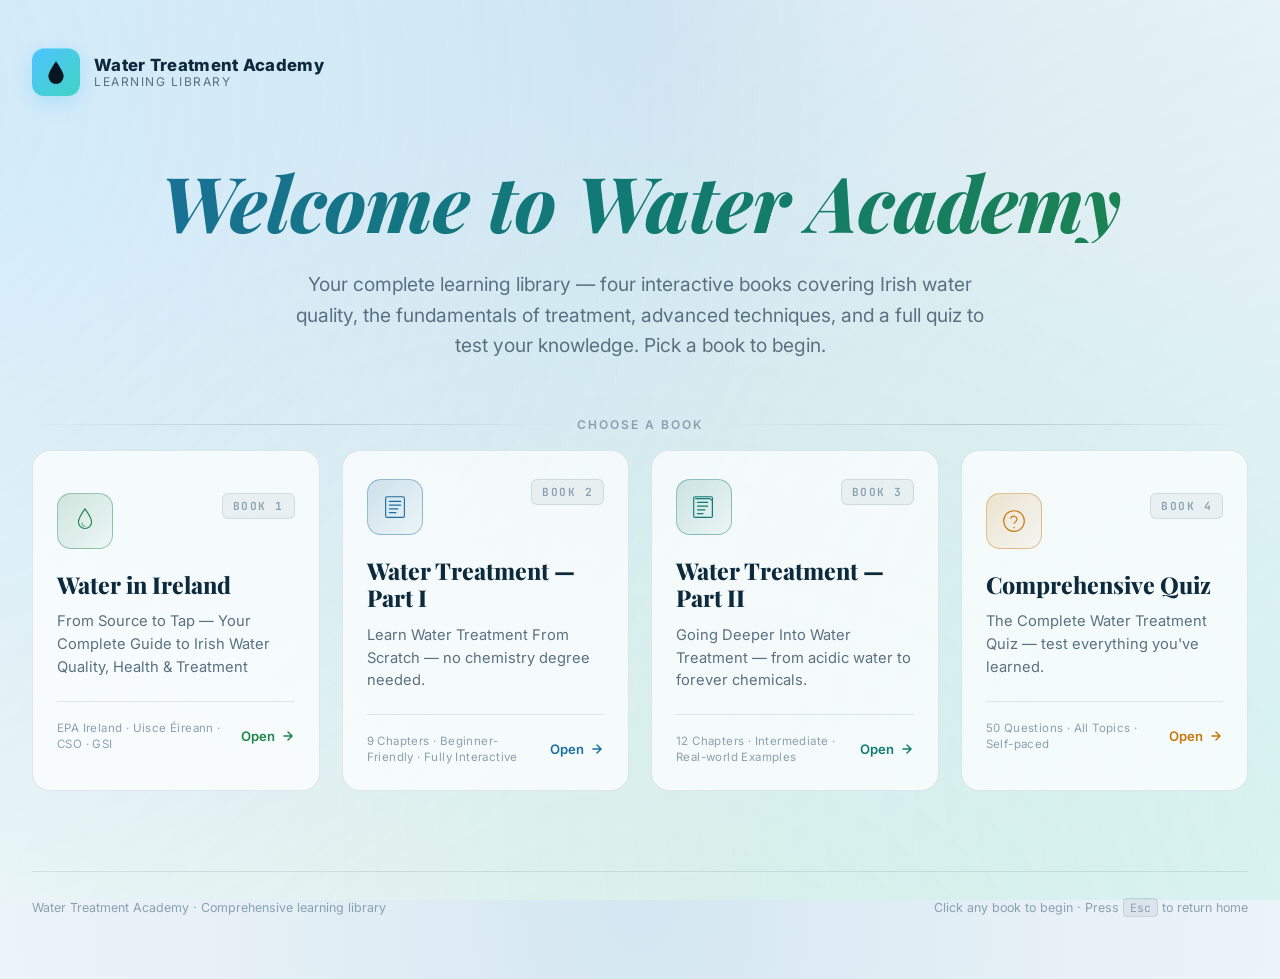
==== commit 0aed2e01: "Update index.html" ====
--- a/index.html
+++ b/index.html
@@ -3,7 +3,20 @@
 <head>
 <meta charset="UTF-8">
 <meta name="viewport" content="width=device-width, initial-scale=1.0">
-<title>EPS Water Treatment Academy</title>
+<title> Water Treatment Academy</title>
+
+<!-- App icons & PWA manifest -->
+<link rel="icon" type="image/svg+xml" href="icon.svg">
+<link rel="icon" type="image/png" sizes="32x32" href="favicon-32.png">
+<link rel="icon" type="image/png" sizes="16x16" href="favicon-16.png">
+<link rel="apple-touch-icon" sizes="180x180" href="apple-touch-icon.png">
+<link rel="manifest" href="manifest.json">
+<meta name="theme-color" content="#4ec3ff">
+<meta name="apple-mobile-web-app-capable" content="yes">
+<meta name="apple-mobile-web-app-status-bar-style" content="default">
+<meta name="apple-mobile-web-app-title" content="Water Treatment Academy">
+<meta name="application-name" content="Water Academy">
+
 <link href="https://fonts.googleapis.com/css2?family=Inter:wght@300;400;500;600;700;800;900&family=Playfair+Display:wght@700;800;900&family=JetBrains+Mono:wght@400;600&display=swap" rel="stylesheet">
 <style>
   *, *::before, *::after { box-sizing: border-box; margin: 0; padding: 0; }
@@ -307,14 +320,14 @@
         <svg viewBox="0 0 24 24" fill="currentColor"><path d="M12 2C8 8 5 12.5 5 16a7 7 0 0 0 14 0c0-3.5-3-8-7-14z"/></svg>
       </div>
       <div class="brand-text">
-        <div class="brand-name">EPS Water Treatment Academy</div>
+        <div class="brand-name"> Water Treatment Academy</div>
         <div class="brand-sub">Learning Library</div>
       </div>
     </div>
   </header>
 
   <section class="hero">
-    <h1 class="hero-welcome">Welcome to EPS Water Academy</h1>
+    <h1 class="hero-welcome">Welcome to Water Academy</h1>
     <p>Your complete learning library — four interactive books covering Irish water quality, the fundamentals of treatment, advanced techniques, and a full quiz to test your knowledge. Pick a book to begin.</p>
   </section>
 
@@ -394,7 +407,7 @@
   </div>
 
   <footer class="footer">
-    <div>EPS Water Treatment Academy · Comprehensive learning library</div>
+    <div> Water Treatment Academy · Comprehensive learning library</div>
     <div>Click any book to begin · Press <kbd style="font-family:'JetBrains Mono',monospace;background:rgba(13,42,61,0.06);border:1px solid var(--border);padding:1px 6px;border-radius:4px;font-size:0.72rem;">Esc</kbd> to return home</div>
   </footer>
 </main>
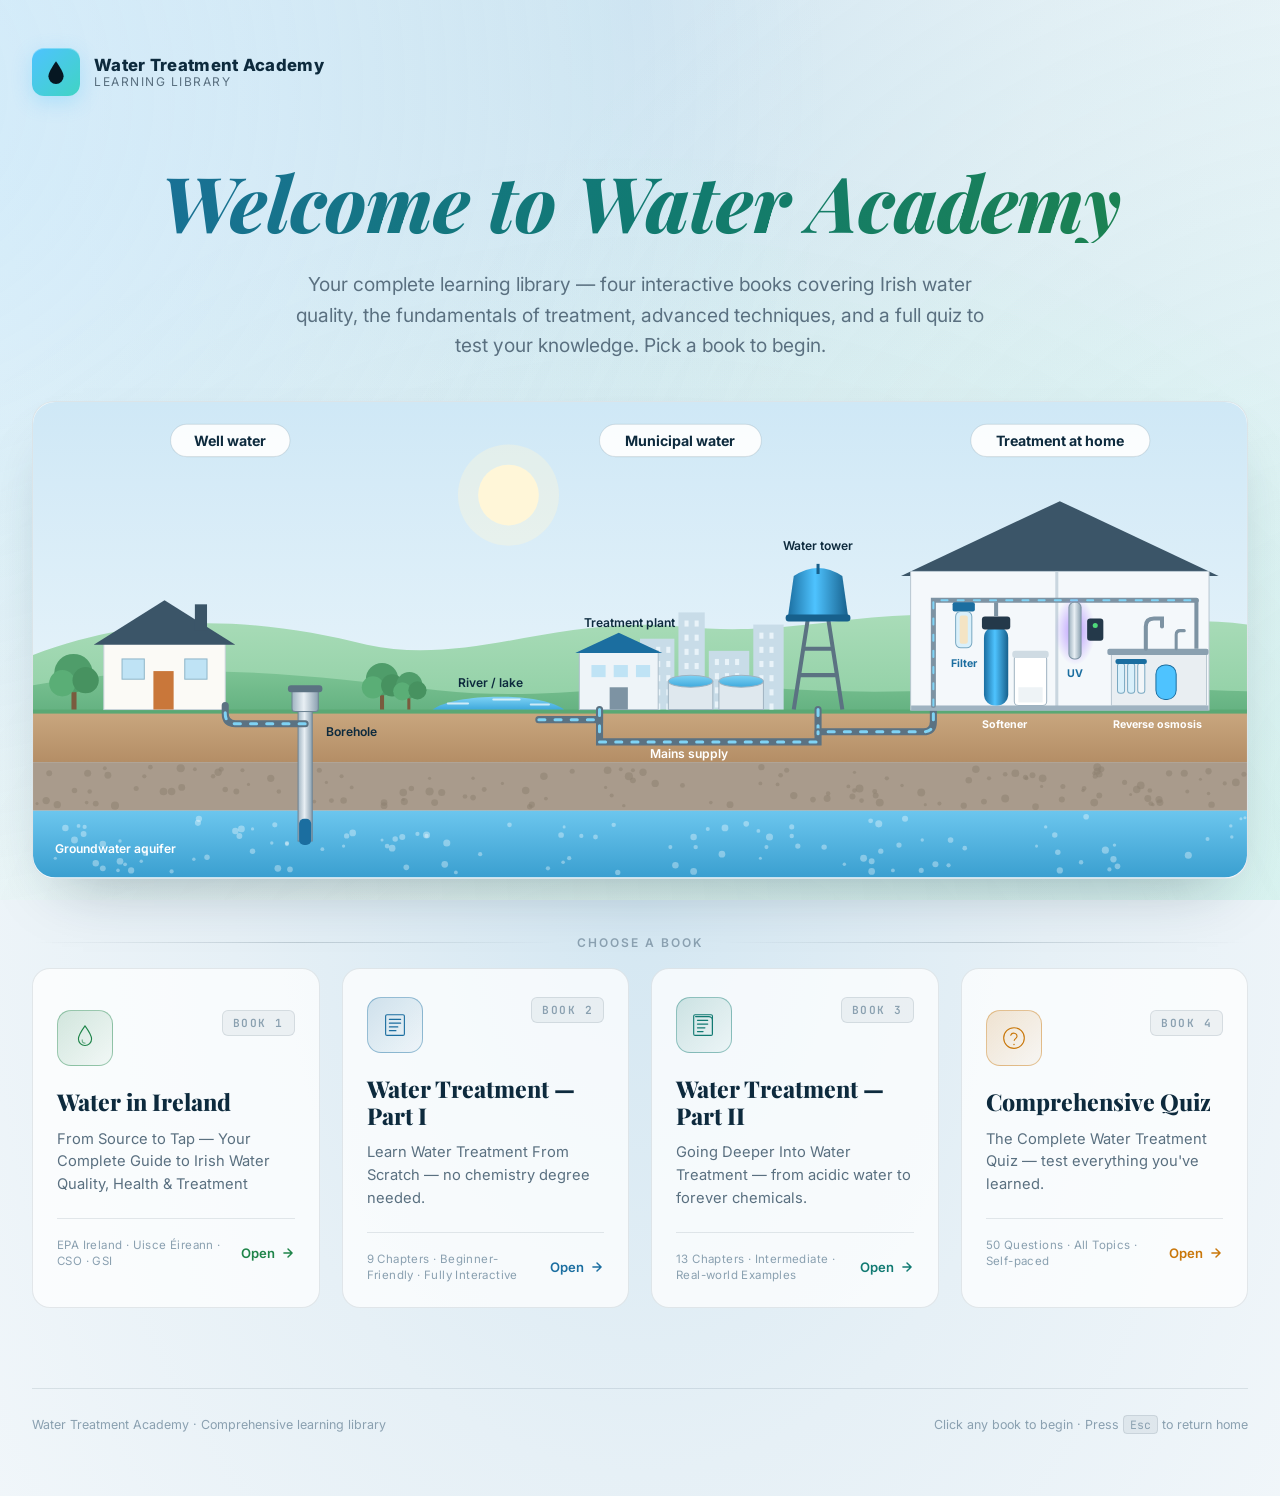
==== commit 3d90c7dd: "Add files via upload" ====
--- a/index.html
+++ b/index.html
@@ -127,6 +127,24 @@
     line-height: 1.6;
   }
 
+
+  /* ═══════ COVER ILLUSTRATION ═══════ */
+  .pano {
+    max-width: 1280px; width: 100%; margin: -16px auto 56px;
+    border-radius: 22px; overflow: hidden; background: #f3f9fc;
+    border: 1px solid var(--border);
+    box-shadow: 0 30px 60px -30px rgba(13,42,61,0.35);
+  }
+  .pano-scroll { overflow-x: auto; }
+  .pano-svg { display: block; width: 100%; height: auto; min-width: 760px; }
+  .pl-small { font: 600 12px 'Inter', system-ui, sans-serif; fill: #0d2a3d; }
+  .pl-under { font: 600 12px 'Inter', system-ui, sans-serif; fill: #ffffff; }
+  .pl-tag  { font: 700 10.5px 'Inter', system-ui, sans-serif; fill: #1b6ea0; }
+  .pl-tagw { font: 700 10.5px 'Inter', system-ui, sans-serif; fill: #ffffff; }
+  .pl-zone { font: 700 14px 'Inter', system-ui, sans-serif; fill: #0d2a3d; }
+  .pflow { stroke-dasharray: 6 10; animation: pflow 1.1s linear infinite; }
+  @keyframes pflow { to { stroke-dashoffset: -16; } }
+  @media (prefers-reduced-motion: reduce) { .pflow { animation: none; } }
   /* ═══════ TABS / BOOK CARDS ═══════ */
   .tabs-label {
     max-width: 1280px; width: 100%; margin: 0 auto 18px;
@@ -247,9 +265,13 @@
 
   /* ═══════ BOOK VIEWER (iframe overlay) ═══════ */
   .viewer {
-    position: fixed; inset: 0; z-index: 100;
+    position: fixed;
+    top: 0; left: 0; right: 0; bottom: 0;
+    width: 100%; height: 100%;
+    z-index: 100;
     display: none; flex-direction: column;
     background: #061722;
+    overflow: hidden;
   }
   body.viewing-book .viewer { display: flex; }
   .viewer-bar {
@@ -291,7 +313,12 @@
     .viewer-title small { display: none; }
   }
   .viewer-frame {
-    flex: 1; width: 100%; border: 0;
+    flex: 1;
+    width: 100%;
+    height: 100%;
+    min-height: 0;
+    border: 0;
+    display: block;
     background: #fff;
   }
 
@@ -305,6 +332,7 @@
     .tab-sub { min-height: 0; }
   }
 </style>
+
 </head>
 <body>
 
@@ -330,6 +358,439 @@
     <h1 class="hero-welcome">Welcome to Water Academy</h1>
     <p>Your complete learning library — four interactive books covering Irish water quality, the fundamentals of treatment, advanced techniques, and a full quiz to test your knowledge. Pick a book to begin.</p>
   </section>
+
+  <figure class="pano"><div class="pano-scroll">
+<svg class="pano-svg" viewBox="0 0 1200 470" role="img" aria-labelledby="panoT panoD" xmlns="http://www.w3.org/2000/svg">
+<title id="panoT">From source to tap</title>
+<desc id="panoD">Illustration: a rural house drawing well water from a borehole in an aquifer; a municipal treatment plant and water tower supplying a town; and a home with a water softener, sediment filter, UV unit and reverse osmosis system under the kitchen sink.</desc>
+<defs>
+ <linearGradient id="pSky" x1="0" y1="0" x2="0" y2="1"><stop offset="0" stop-color="#cfe8f6"/><stop offset="1" stop-color="#f3f9fc"/></linearGradient>
+ <linearGradient id="pHill1" x1="0" y1="0" x2="0" y2="1"><stop offset="0" stop-color="#a9dcb8"/><stop offset="1" stop-color="#8fcfa4"/></linearGradient>
+ <linearGradient id="pHill2" x1="0" y1="0" x2="0" y2="1"><stop offset="0" stop-color="#7cc394"/><stop offset="1" stop-color="#62b07f"/></linearGradient>
+ <linearGradient id="pSoil" x1="0" y1="0" x2="0" y2="1"><stop offset="0" stop-color="#c9a77f"/><stop offset="1" stop-color="#b48e66"/></linearGradient>
+ <linearGradient id="pAq" x1="0" y1="0" x2="0" y2="1"><stop offset="0" stop-color="#6cc6ee"/><stop offset="1" stop-color="#3a9fd0"/></linearGradient>
+ <linearGradient id="pSteel" x1="0" x2="1"><stop offset="0" stop-color="#9fb3c1"/><stop offset=".45" stop-color="#e8eff4"/><stop offset="1" stop-color="#8aa0b0"/></linearGradient>
+ <linearGradient id="pVessel" x1="0" x2="1"><stop offset="0" stop-color="#1b6ea0"/><stop offset=".45" stop-color="#4ec3ff"/><stop offset="1" stop-color="#17608c"/></linearGradient>
+ <linearGradient id="pWater" x1="0" y1="0" x2="0" y2="1"><stop offset="0" stop-color="#7fd3f5"/><stop offset="1" stop-color="#3fa9dc"/></linearGradient>
+ <radialGradient id="pUV" cx=".5" cy=".5" r=".5"><stop offset="0" stop-color="#b28cff" stop-opacity=".9"/><stop offset="1" stop-color="#b28cff" stop-opacity="0"/></radialGradient>
+ <clipPath id="pClip"><rect width="1200" height="470" rx="22"/></clipPath>
+</defs>
+<g clip-path="url(#pClip)">
+<rect width="1200" height="470" fill="url(#pSky)"/>
+<circle cx="470" cy="92" r="30" fill="#fff6d8"/><circle cx="470" cy="92" r="50" fill="#fff6d8" opacity=".35"/>
+<path d="M0 250 C120 205 230 215 330 240 C430 262 520 210 640 222 C760 234 820 200 940 214 C1050 226 1130 210 1200 220 L1200 310 L0 310Z" fill="url(#pHill1)"/>
+<path d="M0 280 C140 255 260 268 400 285 C520 298 600 272 720 282 C860 294 980 276 1200 286 L1200 310 L0 310Z" fill="url(#pHill2)"/>
+
+<rect x="0" y="306" width="1200" height="50" fill="url(#pSoil)"/>
+<rect x="0" y="356" width="1200" height="48" fill="#a99b8c"/>
+<circle cx="283" cy="364" r="2.5" fill="#8f8172" opacity=".55"/>
+<circle cx="186" cy="363" r="2.5" fill="#8f8172" opacity=".55"/>
+<circle cx="1102" cy="392" r="3.4" fill="#8f8172" opacity=".55"/>
+<circle cx="266" cy="381" r="2.2" fill="#8f8172" opacity=".55"/>
+<circle cx="207" cy="364" r="2.0" fill="#8f8172" opacity=".55"/>
+<circle cx="1113" cy="393" r="3.5" fill="#8f8172" opacity=".55"/>
+<circle cx="961" cy="368" r="2.3" fill="#8f8172" opacity=".55"/>
+<circle cx="752" cy="389" r="3.6" fill="#8f8172" opacity=".55"/>
+<circle cx="1056" cy="363" r="3.0" fill="#8f8172" opacity=".55"/>
+<circle cx="806" cy="380" r="1.9" fill="#8f8172" opacity=".55"/>
+<circle cx="568" cy="364" r="3.8" fill="#8f8172" opacity=".55"/>
+<circle cx="1039" cy="382" r="2.3" fill="#8f8172" opacity=".55"/>
+<circle cx="1091" cy="383" r="3.7" fill="#8f8172" opacity=".55"/>
+<circle cx="1018" cy="380" r="2.5" fill="#8f8172" opacity=".55"/>
+<circle cx="719" cy="377" r="1.9" fill="#8f8172" opacity=".55"/>
+<circle cx="366" cy="393" r="1.6" fill="#8f8172" opacity=".55"/>
+<circle cx="56" cy="385" r="2.2" fill="#8f8172" opacity=".55"/>
+<circle cx="642" cy="379" r="2.4" fill="#8f8172" opacity=".55"/>
+<circle cx="1197" cy="368" r="2.5" fill="#8f8172" opacity=".55"/>
+<circle cx="243" cy="385" r="2.2" fill="#8f8172" opacity=".55"/>
+<circle cx="427" cy="390" r="2.3" fill="#8f8172" opacity=".55"/>
+<circle cx="670" cy="396" r="1.8" fill="#8f8172" opacity=".55"/>
+<circle cx="74" cy="369" r="3.4" fill="#8f8172" opacity=".55"/>
+<circle cx="739" cy="369" r="2.3" fill="#8f8172" opacity=".55"/>
+<circle cx="213" cy="378" r="1.6" fill="#8f8172" opacity=".55"/>
+<circle cx="837" cy="396" r="3.9" fill="#8f8172" opacity=".55"/>
+<circle cx="882" cy="398" r="1.5" fill="#8f8172" opacity=".55"/>
+<circle cx="347" cy="399" r="3.4" fill="#8f8172" opacity=".55"/>
+<circle cx="493" cy="398" r="3.1" fill="#8f8172" opacity=".55"/>
+<circle cx="982" cy="372" r="2.0" fill="#8f8172" opacity=".55"/>
+<circle cx="533" cy="365" r="2.5" fill="#8f8172" opacity=".55"/>
+<circle cx="1154" cy="373" r="1.5" fill="#8f8172" opacity=".55"/>
+<circle cx="54" cy="367" r="3.5" fill="#8f8172" opacity=".55"/>
+<circle cx="435" cy="372" r="1.7" fill="#8f8172" opacity=".55"/>
+<circle cx="1178" cy="377" r="2.0" fill="#8f8172" opacity=".55"/>
+<circle cx="71" cy="362" r="1.9" fill="#8f8172" opacity=".55"/>
+<circle cx="812" cy="366" r="1.6" fill="#8f8172" opacity=".55"/>
+<circle cx="589" cy="370" r="4.0" fill="#8f8172" opacity=".55"/>
+<circle cx="147" cy="381" r="3.4" fill="#8f8172" opacity=".55"/>
+<circle cx="491" cy="400" r="2.7" fill="#8f8172" opacity=".55"/>
+<circle cx="290" cy="376" r="1.6" fill="#8f8172" opacity=".55"/>
+<circle cx="505" cy="370" r="3.7" fill="#8f8172" opacity=".55"/>
+<circle cx="997" cy="380" r="1.6" fill="#8f8172" opacity=".55"/>
+<circle cx="305" cy="370" r="2.0" fill="#8f8172" opacity=".55"/>
+<circle cx="278" cy="395" r="1.9" fill="#8f8172" opacity=".55"/>
+<circle cx="62" cy="397" r="2.9" fill="#8f8172" opacity=".55"/>
+<circle cx="1189" cy="376" r="3.8" fill="#8f8172" opacity=".55"/>
+<circle cx="785" cy="392" r="3.4" fill="#8f8172" opacity=".55"/>
+<circle cx="593" cy="364" r="2.0" fill="#8f8172" opacity=".55"/>
+<circle cx="1049" cy="396" r="3.8" fill="#8f8172" opacity=".55"/>
+<circle cx="404" cy="386" r="3.5" fill="#8f8172" opacity=".55"/>
+<circle cx="771" cy="393" r="2.8" fill="#8f8172" opacity=".55"/>
+<circle cx="786" cy="387" r="2.2" fill="#8f8172" opacity=".55"/>
+<circle cx="1107" cy="398" r="1.7" fill="#8f8172" opacity=".55"/>
+<circle cx="1165" cy="398" r="3.2" fill="#8f8172" opacity=".55"/>
+<circle cx="53" cy="396" r="1.8" fill="#8f8172" opacity=".55"/>
+<circle cx="1162" cy="387" r="1.7" fill="#8f8172" opacity=".55"/>
+<circle cx="201" cy="385" r="2.9" fill="#8f8172" opacity=".55"/>
+<circle cx="896" cy="397" r="2.0" fill="#8f8172" opacity=".55"/>
+<circle cx="4" cy="397" r="1.5" fill="#8f8172" opacity=".55"/>
+<circle cx="1052" cy="365" r="3.5" fill="#8f8172" opacity=".55"/>
+<circle cx="940" cy="395" r="2.9" fill="#8f8172" opacity=".55"/>
+<circle cx="1054" cy="368" r="3.2" fill="#8f8172" opacity=".55"/>
+<circle cx="397" cy="396" r="3.4" fill="#8f8172" opacity=".55"/>
+<circle cx="566" cy="381" r="1.6" fill="#8f8172" opacity=".55"/>
+<circle cx="41" cy="384" r="2.7" fill="#8f8172" opacity=".55"/>
+<circle cx="1038" cy="384" r="1.8" fill="#8f8172" opacity=".55"/>
+<circle cx="435" cy="391" r="2.8" fill="#8f8172" opacity=".55"/>
+<circle cx="13" cy="394" r="3.6" fill="#8f8172" opacity=".55"/>
+<circle cx="102" cy="382" r="2.5" fill="#8f8172" opacity=".55"/>
+<circle cx="945" cy="372" r="2.1" fill="#8f8172" opacity=".55"/>
+<circle cx="584" cy="399" r="1.7" fill="#8f8172" opacity=".55"/>
+<circle cx="137" cy="385" r="3.7" fill="#8f8172" opacity=".55"/>
+<circle cx="615" cy="377" r="3.6" fill="#8f8172" opacity=".55"/>
+<circle cx="932" cy="363" r="3.7" fill="#8f8172" opacity=".55"/>
+<circle cx="235" cy="372" r="3.6" fill="#8f8172" opacity=".55"/>
+<circle cx="507" cy="392" r="1.9" fill="#8f8172" opacity=".55"/>
+<circle cx="1049" cy="367" r="1.9" fill="#8f8172" opacity=".55"/>
+<circle cx="593" cy="374" r="2.9" fill="#8f8172" opacity=".55"/>
+<circle cx="1085" cy="388" r="1.5" fill="#8f8172" opacity=".55"/>
+<circle cx="374" cy="382" r="2.7" fill="#8f8172" opacity=".55"/>
+<circle cx="859" cy="379" r="1.7" fill="#8f8172" opacity=".55"/>
+<circle cx="295" cy="394" r="2.4" fill="#8f8172" opacity=".55"/>
+<circle cx="920" cy="399" r="3.1" fill="#8f8172" opacity=".55"/>
+<circle cx="812" cy="384" r="2.3" fill="#8f8172" opacity=".55"/>
+<circle cx="1095" cy="379" r="3.8" fill="#8f8172" opacity=".55"/>
+<circle cx="367" cy="395" r="3.5" fill="#8f8172" opacity=".55"/>
+<circle cx="736" cy="378" r="1.9" fill="#8f8172" opacity=".55"/>
+<circle cx="925" cy="374" r="3.2" fill="#8f8172" opacity=".55"/>
+<circle cx="160" cy="363" r="1.9" fill="#8f8172" opacity=".55"/>
+<circle cx="971" cy="367" r="3.8" fill="#8f8172" opacity=".55"/>
+<circle cx="446" cy="383" r="2.4" fill="#8f8172" opacity=".55"/>
+<circle cx="745" cy="364" r="2.5" fill="#8f8172" opacity=".55"/>
+<circle cx="1123" cy="367" r="3.1" fill="#8f8172" opacity=".55"/>
+<circle cx="392" cy="372" r="1.6" fill="#8f8172" opacity=".55"/>
+<circle cx="24" cy="398" r="3.6" fill="#8f8172" opacity=".55"/>
+<circle cx="961" cy="392" r="3.9" fill="#8f8172" opacity=".55"/>
+<circle cx="190" cy="383" r="2.7" fill="#8f8172" opacity=".55"/>
+<circle cx="689" cy="398" r="3.4" fill="#8f8172" opacity=".55"/>
+<circle cx="1162" cy="365" r="3.1" fill="#8f8172" opacity=".55"/>
+<circle cx="810" cy="390" r="3.0" fill="#8f8172" opacity=".55"/>
+<circle cx="998" cy="372" r="3.8" fill="#8f8172" opacity=".55"/>
+<circle cx="487" cy="384" r="3.7" fill="#8f8172" opacity=".55"/>
+<circle cx="844" cy="372" r="2.1" fill="#8f8172" opacity=".55"/>
+<circle cx="392" cy="385" r="4.0" fill="#8f8172" opacity=".55"/>
+<circle cx="1079" cy="376" r="2.5" fill="#8f8172" opacity=".55"/>
+<circle cx="981" cy="371" r="2.5" fill="#8f8172" opacity=".55"/>
+<circle cx="16" cy="367" r="2.9" fill="#8f8172" opacity=".55"/>
+<circle cx="832" cy="385" r="2.4" fill="#8f8172" opacity=".55"/>
+<circle cx="1141" cy="385" r="1.9" fill="#8f8172" opacity=".55"/>
+<circle cx="81" cy="399" r="4.0" fill="#8f8172" opacity=".55"/>
+<circle cx="1104" cy="384" r="2.3" fill="#8f8172" opacity=".55"/>
+<circle cx="110" cy="370" r="2.1" fill="#8f8172" opacity=".55"/>
+<circle cx="1114" cy="396" r="3.4" fill="#8f8172" opacity=".55"/>
+<circle cx="178" cy="370" r="2.2" fill="#8f8172" opacity=".55"/>
+<circle cx="1138" cy="367" r="3.5" fill="#8f8172" opacity=".55"/>
+<circle cx="817" cy="382" r="3.9" fill="#8f8172" opacity=".55"/>
+<circle cx="315" cy="381" r="1.9" fill="#8f8172" opacity=".55"/>
+<circle cx="116" cy="361" r="2.3" fill="#8f8172" opacity=".55"/>
+<circle cx="146" cy="362" r="4.0" fill="#8f8172" opacity=".55"/>
+<circle cx="347" cy="396" r="3.3" fill="#8f8172" opacity=".55"/>
+<circle cx="878" cy="386" r="3.9" fill="#8f8172" opacity=".55"/>
+<circle cx="1054" cy="389" r="2.9" fill="#8f8172" opacity=".55"/>
+<circle cx="833" cy="389" r="2.9" fill="#8f8172" opacity=".55"/>
+<circle cx="603" cy="366" r="3.6" fill="#8f8172" opacity=".55"/>
+<circle cx="581" cy="363" r="1.9" fill="#8f8172" opacity=".55"/>
+<circle cx="1050" cy="370" r="2.5" fill="#8f8172" opacity=".55"/>
+<circle cx="819" cy="394" r="2.3" fill="#8f8172" opacity=".55"/>
+<circle cx="464" cy="377" r="1.6" fill="#8f8172" opacity=".55"/>
+<circle cx="1052" cy="361" r="3.9" fill="#8f8172" opacity=".55"/>
+<circle cx="183" cy="366" r="3.6" fill="#8f8172" opacity=".55"/>
+<circle cx="988" cy="369" r="2.9" fill="#8f8172" opacity=".55"/>
+<circle cx="572" cy="389" r="2.0" fill="#8f8172" opacity=".55"/>
+<circle cx="991" cy="400" r="3.3" fill="#8f8172" opacity=".55"/>
+<circle cx="1105" cy="397" r="2.4" fill="#8f8172" opacity=".55"/>
+<circle cx="1017" cy="393" r="3.0" fill="#8f8172" opacity=".55"/>
+<circle cx="129" cy="385" r="3.8" fill="#8f8172" opacity=".55"/>
+<circle cx="366" cy="386" r="3.7" fill="#8f8172" opacity=".55"/>
+<circle cx="720" cy="361" r="3.1" fill="#8f8172" opacity=".55"/>
+<circle cx="307" cy="394" r="3.2" fill="#8f8172" opacity=".55"/>
+<rect x="0" y="404" width="1200" height="66" fill="url(#pAq)"/>
+<circle cx="369" cy="460" r="2.8" fill="#ffffff" opacity=".35"/>
+<circle cx="407" cy="457" r="3.3" fill="#ffffff" opacity=".35"/>
+<circle cx="1072" cy="459" r="2.8" fill="#ffffff" opacity=".35"/>
+<circle cx="838" cy="444" r="2.6" fill="#ffffff" opacity=".35"/>
+<circle cx="1185" cy="430" r="1.7" fill="#ffffff" opacity=".35"/>
+<circle cx="856" cy="438" r="2.6" fill="#ffffff" opacity=".35"/>
+<circle cx="717" cy="424" r="1.9" fill="#ffffff" opacity=".35"/>
+<circle cx="86" cy="454" r="3.3" fill="#ffffff" opacity=".35"/>
+<circle cx="836" cy="417" r="3.5" fill="#ffffff" opacity=".35"/>
+<circle cx="992" cy="439" r="1.5" fill="#ffffff" opacity=".35"/>
+<circle cx="1013" cy="445" r="2.7" fill="#ffffff" opacity=".35"/>
+<circle cx="22" cy="451" r="1.6" fill="#ffffff" opacity=".35"/>
+<circle cx="574" cy="418" r="2.2" fill="#ffffff" opacity=".35"/>
+<circle cx="1068" cy="452" r="3.1" fill="#ffffff" opacity=".35"/>
+<circle cx="358" cy="432" r="2.7" fill="#ffffff" opacity=".35"/>
+<circle cx="41" cy="433" r="3.4" fill="#ffffff" opacity=".35"/>
+<circle cx="905" cy="458" r="2.1" fill="#ffffff" opacity=".35"/>
+<circle cx="829" cy="454" r="2.9" fill="#ffffff" opacity=".35"/>
+<circle cx="525" cy="420" r="1.5" fill="#ffffff" opacity=".35"/>
+<circle cx="1064" cy="462" r="2.1" fill="#ffffff" opacity=".35"/>
+<circle cx="907" cy="433" r="2.8" fill="#ffffff" opacity=".35"/>
+<circle cx="1010" cy="428" r="2.7" fill="#ffffff" opacity=".35"/>
+<circle cx="307" cy="439" r="1.6" fill="#ffffff" opacity=".35"/>
+<circle cx="316" cy="426" r="3.3" fill="#ffffff" opacity=".35"/>
+<circle cx="159" cy="452" r="1.7" fill="#ffffff" opacity=".35"/>
+<circle cx="1184" cy="419" r="1.7" fill="#ffffff" opacity=".35"/>
+<circle cx="254" cy="462" r="2.8" fill="#ffffff" opacity=".35"/>
+<circle cx="1069" cy="438" r="1.7" fill="#ffffff" opacity=".35"/>
+<circle cx="409" cy="436" r="3.5" fill="#ffffff" opacity=".35"/>
+<circle cx="200" cy="424" r="3.2" fill="#ffffff" opacity=".35"/>
+<circle cx="137" cy="464" r="2.1" fill="#ffffff" opacity=".35"/>
+<circle cx="681" cy="447" r="3.3" fill="#ffffff" opacity=".35"/>
+<circle cx="91" cy="457" r="1.9" fill="#ffffff" opacity=".35"/>
+<circle cx="862" cy="412" r="3.0" fill="#ffffff" opacity=".35"/>
+<circle cx="217" cy="422" r="1.6" fill="#ffffff" opacity=".35"/>
+<circle cx="389" cy="428" r="3.5" fill="#ffffff" opacity=".35"/>
+<circle cx="728" cy="430" r="3.5" fill="#ffffff" opacity=".35"/>
+<circle cx="206" cy="422" r="3.4" fill="#ffffff" opacity=".35"/>
+<circle cx="1142" cy="448" r="3.5" fill="#ffffff" opacity=".35"/>
+<circle cx="69" cy="461" r="2.9" fill="#ffffff" opacity=".35"/>
+<circle cx="802" cy="457" r="1.7" fill="#ffffff" opacity=".35"/>
+<circle cx="239" cy="418" r="2.5" fill="#ffffff" opacity=".35"/>
+<circle cx="655" cy="440" r="2.2" fill="#ffffff" opacity=".35"/>
+<circle cx="892" cy="457" r="3.0" fill="#ffffff" opacity=".35"/>
+<circle cx="45" cy="419" r="1.9" fill="#ffffff" opacity=".35"/>
+<circle cx="286" cy="442" r="1.9" fill="#ffffff" opacity=".35"/>
+<circle cx="750" cy="429" r="2.2" fill="#ffffff" opacity=".35"/>
+<circle cx="850" cy="463" r="1.9" fill="#ffffff" opacity=".35"/>
+<circle cx="418" cy="465" r="1.9" fill="#ffffff" opacity=".35"/>
+<circle cx="32" cy="421" r="3.2" fill="#ffffff" opacity=".35"/>
+<circle cx="878" cy="463" r="2.5" fill="#ffffff" opacity=".35"/>
+<circle cx="50" cy="427" r="2.9" fill="#ffffff" opacity=".35"/>
+<circle cx="471" cy="418" r="2.3" fill="#ffffff" opacity=".35"/>
+<circle cx="556" cy="430" r="2.4" fill="#ffffff" opacity=".35"/>
+<circle cx="164" cy="412" r="3.1" fill="#ffffff" opacity=".35"/>
+<circle cx="879" cy="433" r="1.7" fill="#ffffff" opacity=".35"/>
+<circle cx="355" cy="441" r="3.3" fill="#ffffff" opacity=".35"/>
+<circle cx="578" cy="465" r="2.6" fill="#ffffff" opacity=".35"/>
+<circle cx="217" cy="444" r="2.7" fill="#ffffff" opacity=".35"/>
+<circle cx="719" cy="451" r="1.5" fill="#ffffff" opacity=".35"/>
+<circle cx="524" cy="455" r="1.8" fill="#ffffff" opacity=".35"/>
+<circle cx="51" cy="420" r="2.1" fill="#ffffff" opacity=".35"/>
+<circle cx="522" cy="428" r="2.8" fill="#ffffff" opacity=".35"/>
+<circle cx="204" cy="429" r="2.9" fill="#ffffff" opacity=".35"/>
+<circle cx="653" cy="464" r="3.4" fill="#ffffff" opacity=".35"/>
+<circle cx="310" cy="429" r="2.6" fill="#ffffff" opacity=".35"/>
+<circle cx="653" cy="430" r="3.2" fill="#ffffff" opacity=".35"/>
+<circle cx="236" cy="436" r="1.7" fill="#ffffff" opacity=".35"/>
+<circle cx="1060" cy="443" r="3.5" fill="#ffffff" opacity=".35"/>
+<circle cx="172" cy="450" r="2.7" fill="#ffffff" opacity=".35"/>
+<circle cx="62" cy="456" r="3.2" fill="#ffffff" opacity=".35"/>
+<circle cx="97" cy="463" r="3.1" fill="#ffffff" opacity=".35"/>
+<circle cx="725" cy="440" r="2.0" fill="#ffffff" opacity=".35"/>
+<circle cx="69" cy="437" r="3.2" fill="#ffffff" opacity=".35"/>
+<circle cx="251" cy="436" r="2.1" fill="#ffffff" opacity=".35"/>
+<circle cx="829" cy="464" r="3.3" fill="#ffffff" opacity=".35"/>
+<circle cx="345" cy="433" r="1.5" fill="#ffffff" opacity=".35"/>
+<circle cx="635" cy="458" r="3.2" fill="#ffffff" opacity=".35"/>
+<circle cx="86" cy="434" r="1.7" fill="#ffffff" opacity=".35"/>
+<circle cx="509" cy="461" r="2.1" fill="#ffffff" opacity=".35"/>
+<circle cx="1015" cy="463" r="3.1" fill="#ffffff" opacity=".35"/>
+<circle cx="242" cy="461" r="3.3" fill="#ffffff" opacity=".35"/>
+<circle cx="1198" cy="411" r="1.5" fill="#ffffff" opacity=".35"/>
+<circle cx="350" cy="439" r="2.3" fill="#ffffff" opacity=".35"/>
+<circle cx="111" cy="446" r="2.8" fill="#ffffff" opacity=".35"/>
+<circle cx="756" cy="439" r="2.6" fill="#ffffff" opacity=".35"/>
+<circle cx="828" cy="414" r="2.4" fill="#ffffff" opacity=".35"/>
+<circle cx="163" cy="416" r="3.0" fill="#ffffff" opacity=".35"/>
+<circle cx="389" cy="429" r="2.1" fill="#ffffff" opacity=".35"/>
+<circle cx="705" cy="417" r="2.8" fill="#ffffff" opacity=".35"/>
+<circle cx="84" cy="463" r="1.8" fill="#ffffff" opacity=".35"/>
+<circle cx="921" cy="441" r="2.3" fill="#ffffff" opacity=".35"/>
+<circle cx="365" cy="430" r="3.0" fill="#ffffff" opacity=".35"/>
+<circle cx="630" cy="440" r="2.0" fill="#ffffff" opacity=".35"/>
+<circle cx="750" cy="420" r="2.5" fill="#ffffff" opacity=".35"/>
+<circle cx="782" cy="440" r="2.7" fill="#ffffff" opacity=".35"/>
+<circle cx="684" cy="421" r="3.4" fill="#ffffff" opacity=".35"/>
+<circle cx="821" cy="451" r="3.4" fill="#ffffff" opacity=".35"/>
+<circle cx="542" cy="429" r="2.1" fill="#ffffff" opacity=".35"/>
+<circle cx="380" cy="427" r="2.1" fill="#ffffff" opacity=".35"/>
+<circle cx="251" cy="437" r="2.1" fill="#ffffff" opacity=".35"/>
+<circle cx="442" cy="447" r="2.1" fill="#ffffff" opacity=".35"/>
+<circle cx="1036" cy="455" r="2.2" fill="#ffffff" opacity=".35"/>
+<circle cx="1001" cy="420" r="1.7" fill="#ffffff" opacity=".35"/>
+<circle cx="1194" cy="412" r="1.5" fill="#ffffff" opacity=".35"/>
+<circle cx="1041" cy="410" r="2.8" fill="#ffffff" opacity=".35"/>
+<circle cx="667" cy="422" r="2.0" fill="#ffffff" opacity=".35"/>
+<circle cx="1161" cy="432" r="2.0" fill="#ffffff" opacity=".35"/>
+<circle cx="530" cy="451" r="2.1" fill="#ffffff" opacity=".35"/>
+<circle cx="107" cy="454" r="1.7" fill="#ffffff" opacity=".35"/>
+<rect x="0" y="304" width="1200" height="4" fill="#5aa874"/>
+<text x="22" y="446" class="pl-under">Groundwater aquifer</text>
+<rect x="38" y="282" width="5" height="22" fill="#7a5b3e"/>
+<circle cx="40" cy="268" r="19" fill="#4f9d6a"/><circle cx="29" cy="278" r="13" fill="#5aae76"/><circle cx="52" cy="275" r="13" fill="#479260"/>
+<rect x="343" y="286" width="4" height="18" fill="#7a5b3e"/>
+<circle cx="345" cy="274" r="16" fill="#4f9d6a"/><circle cx="336" cy="282" r="11" fill="#5aae76"/><circle cx="355" cy="280" r="11" fill="#479260"/>
+<rect x="370" y="290" width="3" height="14" fill="#7a5b3e"/>
+<circle cx="372" cy="280" r="13" fill="#4f9d6a"/><circle cx="365" cy="286" r="9" fill="#5aae76"/><circle cx="380" cy="285" r="9" fill="#479260"/>
+<g>
+<rect x="70" y="236" width="120" height="68" fill="#fbfaf6" stroke="#c9d3da"/>
+<path d="M60 240 L130 196 L200 240Z" fill="#3b5568"/>
+<rect x="160" y="200" width="12" height="26" fill="#3b5568"/>
+<rect x="88" y="254" width="22" height="20" fill="#bfe3f5" stroke="#8fb6c9"/>
+<rect x="150" y="254" width="22" height="20" fill="#bfe3f5" stroke="#8fb6c9"/>
+<rect x="119" y="266" width="20" height="38" fill="#c9773a"/>
+</g>
+<g>
+<rect x="262" y="306" width="14" height="128" fill="url(#pSteel)" stroke="#6e8494" stroke-width="1"/>
+<rect x="263" y="412" width="12" height="26" rx="5" fill="#1b6ea0"/>
+<rect x="256" y="284" width="26" height="22" rx="3" fill="url(#pSteel)" stroke="#6e8494"/>
+<rect x="252" y="280" width="34" height="7" rx="3" fill="#5b7282"/>
+</g>
+<path d="M269 318 L200 318 Q190 318 190 308 L190 300" fill="none" stroke="#5b7282" stroke-width="7" stroke-linecap="round"/>
+<path class="pflow" d="M269 318 L200 318 Q190 318 190 308 L190 300" fill="none" stroke="#7fd3f5" stroke-width="3" stroke-linecap="round"/>
+<text x="290" y="330" class="pl-small">Borehole</text>
+<rect x="600" y="234" width="34" height="70" fill="#c8dce8"/>
+<rect x="606" y="242" width="4" height="6" fill="#e9f3f9"/>
+<rect x="616" y="242" width="4" height="6" fill="#e9f3f9"/>
+<rect x="626" y="242" width="4" height="6" fill="#e9f3f9"/>
+<rect x="606" y="256" width="4" height="6" fill="#e9f3f9"/>
+<rect x="616" y="256" width="4" height="6" fill="#e9f3f9"/>
+<rect x="626" y="256" width="4" height="6" fill="#e9f3f9"/>
+<rect x="606" y="270" width="4" height="6" fill="#e9f3f9"/>
+<rect x="616" y="270" width="4" height="6" fill="#e9f3f9"/>
+<rect x="626" y="270" width="4" height="6" fill="#e9f3f9"/>
+<rect x="606" y="284" width="4" height="6" fill="#e9f3f9"/>
+<rect x="616" y="284" width="4" height="6" fill="#e9f3f9"/>
+<rect x="626" y="284" width="4" height="6" fill="#e9f3f9"/>
+<rect x="606" y="298" width="4" height="6" fill="#e9f3f9"/>
+<rect x="616" y="298" width="4" height="6" fill="#e9f3f9"/>
+<rect x="626" y="298" width="4" height="6" fill="#e9f3f9"/>
+<rect x="638" y="208" width="26" height="96" fill="#c8dce8"/>
+<rect x="644" y="216" width="4" height="6" fill="#e9f3f9"/>
+<rect x="654" y="216" width="4" height="6" fill="#e9f3f9"/>
+<rect x="644" y="230" width="4" height="6" fill="#e9f3f9"/>
+<rect x="654" y="230" width="4" height="6" fill="#e9f3f9"/>
+<rect x="644" y="244" width="4" height="6" fill="#e9f3f9"/>
+<rect x="654" y="244" width="4" height="6" fill="#e9f3f9"/>
+<rect x="644" y="258" width="4" height="6" fill="#e9f3f9"/>
+<rect x="654" y="258" width="4" height="6" fill="#e9f3f9"/>
+<rect x="644" y="272" width="4" height="6" fill="#e9f3f9"/>
+<rect x="654" y="272" width="4" height="6" fill="#e9f3f9"/>
+<rect x="644" y="286" width="4" height="6" fill="#e9f3f9"/>
+<rect x="654" y="286" width="4" height="6" fill="#e9f3f9"/>
+<rect x="668" y="246" width="40" height="58" fill="#c8dce8"/>
+<rect x="674" y="254" width="4" height="6" fill="#e9f3f9"/>
+<rect x="684" y="254" width="4" height="6" fill="#e9f3f9"/>
+<rect x="694" y="254" width="4" height="6" fill="#e9f3f9"/>
+<rect x="674" y="268" width="4" height="6" fill="#e9f3f9"/>
+<rect x="684" y="268" width="4" height="6" fill="#e9f3f9"/>
+<rect x="694" y="268" width="4" height="6" fill="#e9f3f9"/>
+<rect x="674" y="282" width="4" height="6" fill="#e9f3f9"/>
+<rect x="684" y="282" width="4" height="6" fill="#e9f3f9"/>
+<rect x="694" y="282" width="4" height="6" fill="#e9f3f9"/>
+<rect x="674" y="296" width="4" height="6" fill="#e9f3f9"/>
+<rect x="684" y="296" width="4" height="6" fill="#e9f3f9"/>
+<rect x="694" y="296" width="4" height="6" fill="#e9f3f9"/>
+<rect x="712" y="220" width="30" height="84" fill="#c8dce8"/>
+<rect x="718" y="228" width="4" height="6" fill="#e9f3f9"/>
+<rect x="728" y="228" width="4" height="6" fill="#e9f3f9"/>
+<rect x="718" y="242" width="4" height="6" fill="#e9f3f9"/>
+<rect x="728" y="242" width="4" height="6" fill="#e9f3f9"/>
+<rect x="718" y="256" width="4" height="6" fill="#e9f3f9"/>
+<rect x="728" y="256" width="4" height="6" fill="#e9f3f9"/>
+<rect x="718" y="270" width="4" height="6" fill="#e9f3f9"/>
+<rect x="728" y="270" width="4" height="6" fill="#e9f3f9"/>
+<rect x="718" y="284" width="4" height="6" fill="#e9f3f9"/>
+<rect x="728" y="284" width="4" height="6" fill="#e9f3f9"/>
+<rect x="718" y="298" width="4" height="6" fill="#e9f3f9"/>
+<rect x="728" y="298" width="4" height="6" fill="#e9f3f9"/>
+<path d="M395 304 C415 288 500 286 525 304Z" fill="url(#pWater)"/>
+<path d="M410 298 h20 M455 294 h26 M492 299 h18" stroke="#ffffff" stroke-width="2" stroke-linecap="round" opacity=".7"/>
+<text x="420" y="282" class="pl-small">River / lake</text>
+<path d="M500 314 L560 314 L560 300" fill="none" stroke="#5b7282" stroke-width="7" stroke-linecap="round"/>
+<path class="pflow" d="M500 314 L560 314 L560 300" fill="none" stroke="#7fd3f5" stroke-width="3" stroke-linecap="round"/>
+<g>
+<rect x="540" y="246" width="78" height="58" fill="#eef4f8" stroke="#aebfcb"/>
+<path d="M536 248 L579 228 L622 248Z" fill="#1b6ea0"/>
+<rect x="552" y="260" width="14" height="12" fill="#bfe3f5"/><rect x="574" y="260" width="14" height="12" fill="#bfe3f5"/><rect x="596" y="260" width="14" height="12" fill="#bfe3f5"/>
+<rect x="570" y="282" width="18" height="22" fill="#7d93a3"/>
+</g>
+<rect x="628" y="276" width="44" height="28" fill="#dfe8ee" stroke="#9fb3c1"/>
+<ellipse cx="650" cy="276" rx="22" ry="6" fill="url(#pWater)" stroke="#9fb3c1"/>
+<rect x="678" y="276" width="44" height="28" fill="#dfe8ee" stroke="#9fb3c1"/>
+<ellipse cx="700" cy="276" rx="22" ry="6" fill="url(#pWater)" stroke="#9fb3c1"/>
+<text x="545" y="222" class="pl-small">Treatment plant</text>
+<g>
+<path d="M752 304 L766 214 M800 304 L786 214 M758 270 L794 270 M762 244 L790 244" stroke="#5b7282" stroke-width="4" fill="none"/>
+<path d="M746 214 L806 214 L800 172 Q776 156 752 172Z" fill="url(#pVessel)"/>
+<rect x="744" y="210" width="64" height="7" rx="3" fill="#17608c"/>
+<path d="M776 170 L776 160" stroke="#17608c" stroke-width="3"/>
+</g>
+<text x="776" y="146" class="pl-small" text-anchor="middle">Water tower</text>
+<path d="M776 304 L776 326 L880 326 Q890 326 890 316 L890 300" fill="none" stroke="#5b7282" stroke-width="7" stroke-linecap="round"/>
+<path class="pflow" d="M776 304 L776 326 L880 326 Q890 326 890 316 L890 300" fill="none" stroke="#7fd3f5" stroke-width="3" stroke-linecap="round"/>
+<path d="M560 304 L560 336 L776 336 L776 326" fill="none" stroke="#5b7282" stroke-width="7" stroke-linecap="round"/>
+<path class="pflow" d="M560 304 L560 336 L776 336 L776 326" fill="none" stroke="#7fd3f5" stroke-width="3" stroke-linecap="round"/>
+<text x="610" y="352" class="pl-under">Mains supply</text>
+<g>
+<path d="M858 172 L1015 98 L1172 172Z" fill="#3b5568"/>
+<rect x="868" y="168" width="294" height="136" fill="#ffffff" stroke="#b9c7d1" stroke-width="2"/>
+<rect x="868" y="168" width="294" height="136" fill="#f4f8fb"/>
+<line x1="1012" y1="168" x2="1012" y2="304" stroke="#c9d6df" stroke-width="3"/>
+<rect x="868" y="300" width="294" height="5" fill="#9fb3c1"/>
+</g>
+<path d="M890 300 L890 196 L1150 196" fill="none" stroke="#7d93a3" stroke-width="5" stroke-linecap="round"/>
+<path class="pflow" d="M890 300 L890 196 L1150 196" fill="none" stroke="#7fd3f5" stroke-width="2" stroke-linecap="round"/>
+<g>
+<rect x="909" y="198" width="22" height="9" rx="2" fill="#1b6ea0"/>
+<rect x="912" y="207" width="16" height="36" rx="5" fill="#d9f0fb" stroke="#7aa9c2"/>
+<rect x="916" y="211" width="8" height="28" rx="2" fill="#f4e4c4"/>
+</g>
+<g>
+<rect x="940" y="222" width="24" height="78" rx="11" fill="url(#pVessel)"/>
+<rect x="938" y="212" width="28" height="13" rx="3" fill="#24394a"/>
+<path d="M952 212 L952 198" stroke="#7d93a3" stroke-width="4"/>
+<rect x="970" y="250" width="32" height="50" rx="4" fill="#ffffff" stroke="#9fb3c1"/>
+<rect x="968" y="246" width="36" height="7" rx="3" fill="#cfdbe3"/>
+<rect x="974" y="282" width="24" height="15" fill="#eef3f6"/>
+</g>
+<g>
+<ellipse cx="1030" cy="226" rx="20" ry="34" fill="url(#pUV)"/>
+<rect x="1024" y="198" width="12" height="56" rx="5" fill="url(#pSteel)" stroke="#7d93a3"/>
+<rect x="1042" y="214" width="16" height="22" rx="3" fill="#24394a"/>
+<circle cx="1050" cy="221" r="2.5" fill="#4fd97a"/>
+</g>
+<g>
+<rect x="1066" y="248" width="94" height="52" fill="#e9eef2" stroke="#b9c7d1"/>
+<rect x="1062" y="244" width="100" height="6" rx="2" fill="#8aa0b0"/>
+<path d="M1100 244 L1100 222 Q1100 214 1108 214 L1116 214 L1116 222" fill="none" stroke="#7d93a3" stroke-width="4" stroke-linecap="round"/>
+<path d="M1130 244 L1130 230 Q1130 226 1134 226 L1138 226" fill="none" stroke="#7d93a3" stroke-width="3" stroke-linecap="round"/>
+<path d="M1150 196 L1150 244" stroke="#7d93a3" stroke-width="4"/>
+<rect x="1072" y="258" width="7" height="30" rx="3" fill="#d9f0fb" stroke="#7aa9c2"/>
+<rect x="1082" y="258" width="7" height="30" rx="3" fill="#d9f0fb" stroke="#7aa9c2"/>
+<rect x="1092" y="258" width="7" height="30" rx="3" fill="#f2f6f9" stroke="#7aa9c2"/>
+<rect x="1070" y="254" width="31" height="5" rx="2" fill="#1b6ea0"/>
+<rect x="1110" y="260" width="20" height="34" rx="9" fill="#4ec3ff" stroke="#1b6ea0"/>
+</g>
+<text x="920" y="262" class="pl-tag" text-anchor="middle">Filter</text>
+<text x="960" y="322" class="pl-tagw" text-anchor="middle">Softener</text>
+<text x="1030" y="272" class="pl-tag" text-anchor="middle">UV</text>
+<text x="1112" y="322" class="pl-tagw" text-anchor="middle">Reverse osmosis</text>
+<g><rect x="136" y="22" width="118" height="32" rx="16" fill="#ffffff" fill-opacity=".9" stroke="#0d2a3d" stroke-opacity=".12"/><text x="195" y="43" class="pl-zone" text-anchor="middle">Well water</text></g>
+<g><rect x="560" y="22" width="160" height="32" rx="16" fill="#ffffff" fill-opacity=".9" stroke="#0d2a3d" stroke-opacity=".12"/><text x="640" y="43" class="pl-zone" text-anchor="middle">Municipal water</text></g>
+<g><rect x="927" y="22" width="177" height="32" rx="16" fill="#ffffff" fill-opacity=".9" stroke="#0d2a3d" stroke-opacity=".12"/><text x="1015" y="43" class="pl-zone" text-anchor="middle">Treatment at home</text></g>
+</g></svg>
+  </div></figure>
 
   <div class="tabs-label">Choose a Book</div>
 
@@ -380,7 +841,7 @@
       <div class="tab-title">Water Treatment — Part II</div>
       <div class="tab-sub">Going Deeper Into Water Treatment — from acidic water to forever chemicals.</div>
       <div class="tab-foot">
-        <div class="tab-meta">12 Chapters · Intermediate · Real-world Examples</div>
+        <div class="tab-meta">13 Chapters · Intermediate · Real-world Examples</div>
         <span class="tab-cta">Open
           <svg viewBox="0 0 24 24" fill="none" stroke="currentColor" stroke-width="2.5" stroke-linecap="round" stroke-linejoin="round"><path d="M5 12h14M12 5l7 7-7 7"/></svg>
         </span>
@@ -787,14 +1248,14 @@
     &lt;/div>
 
     &lt;h2 class="section-title">How Water Gets to Your Home&lt;/h2>
-    &lt;p>In Ireland, &lt;strong>80% of the population&lt;/strong> is served by centralised public water supplies operated by Uisce Éireann (formerly Irish Water). The remaining 20% is served by a mix of sources: 643 public group water schemes serve 2.3% of the population; 486 private group schemes serve 4.7%; 1,429 small private supplies serve 0.7%; and private wells exempt from regulation serve approximately &lt;strong>12.3%&lt;/strong> — that's about 600,000 people. &lt;span class="source-tag">EPA Ireland 2024&lt;/span>&lt;/p>
+    &lt;p>According to the 2022 Census, &lt;strong>80.1% of households&lt;/strong> are connected to the public mains, supplied by Uisce Éireann (formerly Irish Water). Group water schemes (public and private) supply &lt;strong>7.7%&lt;/strong> of households, and other private sources — mostly private wells — supply &lt;strong>9.9%&lt;/strong>, roughly 1 in 10 homes. Note that these figures count households, not people. &lt;span class="source-tag">CSO Census 2022&lt;/span>&lt;/p>
 
     &lt;h2 class="section-title">How Much Water Do We Use?&lt;/h2>
 
     &lt;div class="stat-grid">
       &lt;div class="stat-box">&lt;div class="stat-number">133L&lt;/div>&lt;div class="stat-label">average litres used per person per day in Ireland&lt;/div>&lt;/div>
       &lt;div class="stat-box blue">&lt;div class="stat-number">345L&lt;/div>&lt;div class="stat-label">average litres per household per day (CRU 2022)&lt;/div>&lt;/div>
-      &lt;div class="stat-box amber">&lt;div class="stat-number">~40%&lt;/div>&lt;div class="stat-label">of all treated water lost to leaks in the network&lt;/div>&lt;/div>
+      &lt;div class="stat-box amber">&lt;div class="stat-number">36%&lt;/div>&lt;div class="stat-label">of all treated water lost to leaks in the network (EPA 2026)&lt;/div>&lt;/div>
     &lt;/div>
 
     &lt;p>The average person in Ireland uses about 133 litres of water per day, and the average household uses approximately 345 litres per day. Of all the water coming into a home, people actually drink less than 1 percent — the rest goes on washing, cooking, flushing toilets, and watering gardens. &lt;span class="source-tag">Uisce Éireann / CRU&lt;/span>&lt;/p>
@@ -802,13 +1263,13 @@
 
 
     &lt;h2 class="section-title">The Cost of Water in Ireland&lt;/h2>
-    &lt;p>Since 2015, domestic water services in Ireland have been provided by Uisce Éireann and are funded through general taxation for households — there are no standard domestic water charges for most households, though an excess usage charge system exists in principle. Non-domestic users (businesses, industry) pay for their consumption. The Minister for the Environment sets an annual household allowance of 213,000 litres per year (584 litres per day), above which excess charges may apply. &lt;span class="source-tag">CRU / Department of Housing&lt;/span>&lt;/p>
+    &lt;p>Domestic water charges were introduced in 2015, suspended in 2016 and abolished in 2017. Household water services provided by Uisce Éireann are now funded through general taxation. Non-domestic users (businesses, industry) pay for their consumption. The Water Services Act 2017 provides for an annual household allowance of 213,000 litres per year (about 584 litres per day), above which excess-use charges could apply. &lt;span class="source-tag">CRU / Department of Housing&lt;/span>&lt;/p>
   `,
   quiz:[
     {q:"What percentage of Ireland's drinking water comes from surface water (rivers and lakes)?",opts:["50%","65%","82%","95%"],correct:2,exp:"According to Uisce Éireann and the Geological Survey Ireland, 82% of Ireland's drinking water is sourced from rivers and lakes — well above the EU average and reflecting our high rainfall and abundant surface water resources."},
     {q:"Approximately how many litres of water per day does an average Irish household use?",opts:["80 litres","133 litres","345 litres","600 litres"],correct:2,exp:"The CRU reported an average household consumption of approximately 345 litres per day (equivalent to 126,000 litres per year). Per person, this works out to about 133 litres per day per individual."},
-    {q:"Roughly what percentage of all treated water in Ireland is lost through leaks?",opts:["10%","20%","40%","65%"],correct:2,exp:"Approximately 40% of all treated water — around 626 million litres per day — is lost through leaking pipes. This is one of Ireland's most significant water infrastructure challenges, and Uisce Éireann runs active leak reduction programmes to address it."},
-    {q:"What percentage of the Irish population is served by Uisce Éireann's centralised public water supply?",opts:["50%","65%","80%","95%"],correct:2,exp:"About 80% of Ireland's population is connected to centralised public water supplies operated by Uisce Éireann. The remaining 20% are served by group water schemes, small private supplies, or private wells."},
+    {q:"Roughly what percentage of all treated water in Ireland is lost through leaks?",opts:["10%","20%","36%","65%"],correct:2,exp:"According to the EPA's 2025 drinking water report, 36% of treated water is lost daily through leakage — down from 48% in 2014, but still more than a third. Uisce Éireann runs active leak reduction programmes to address it."},
+    {q:"According to the 2022 Census, roughly what share of Irish households are connected to the public mains supply?",opts:["50%","65%","80%","95%"],correct:2,exp:"The 2022 Census found 80.1% of households connected to the public mains. Group water schemes supplied 7.7% of households and other private sources, mostly private wells, 9.9%."},
   ]
 },
 
@@ -821,7 +1282,7 @@
 
     &lt;div class="callout callout-ireland">
       &lt;div class="callout-label">🇮🇪 Irish Public Water Quality&lt;/div>
-      &lt;p>The good news: according to the EPA's &lt;em>Drinking Water Quality in Public Supplies 2024&lt;/em> report, over &lt;strong>99.8% of samples&lt;/strong> from Irish public water supplies comply with bacterial and chemical limits. Ireland's public tap water is safe to drink. However, the EPA warns that the &lt;em>resilience&lt;/em> of many supplies needs to improve to guarantee long-term safety. &lt;span class="source-tag">EPA Ireland 2025&lt;/span>&lt;/p>
+      &lt;p>The good news: according to the EPA's &lt;em>Drinking Water Quality in Public Supplies 2025&lt;/em> report (published July 2026), &lt;strong>99.8% of samples&lt;/strong> from Irish public water supplies complied with microbiological limits and 99.7% with chemical limits. Ireland's public tap water is safe to drink. However, the EPA warns that the &lt;em>resilience&lt;/em> of many supplies needs to improve to guarantee long-term safety. &lt;span class="source-tag">EPA Ireland 2026&lt;/span>&lt;/p>
     &lt;/div>
 
     &lt;h2 class="section-title">Waterborne Diseases&lt;/h2>
@@ -870,29 +1331,29 @@
 
     &lt;h2 class="section-title">Trihalomethanes (THMs) — Ireland's Biggest Compliance Issue&lt;/h2>
     &lt;p>Trihalomethanes are disinfection byproducts formed when chlorine (used to kill bacteria) reacts with naturally occurring organic matter in source water — particularly the high levels of dissolved organic carbon in Ireland's peat-rich rivers and lakes. Long-term exposure is linked to increased cancer risk and liver, kidney, and central nervous system problems.&lt;/p>
-    &lt;p>This is Ireland's most widespread water quality compliance failure. In 2024, there were &lt;strong>19 supplies serving approximately 245,000 people&lt;/strong> on the EPA's Remedial Action List specifically for THM exceedances — including major supplies such as Cavanhill (Louth) and Longford Central. &lt;span class="source-tag">EPA Ireland 2025&lt;/span>&lt;/p>
+    &lt;p>This is Ireland's most widespread water quality compliance failure. In 2025, THM limits were exceeded in &lt;strong>24 public supplies&lt;/strong>, and THMs were the most common reason for supplies being on the EPA's Remedial Action List — &lt;strong>15 of the 35 supplies&lt;/strong> listed at the end of 2025, serving about 270,000 people, including Limerick City Environs, Cavanhill (Louth) and Longford Central. &lt;span class="source-tag">EPA Ireland 2026&lt;/span>&lt;/p>
 
     &lt;div class="stat-grid">
-      &lt;div class="stat-box red">&lt;div class="stat-number">497,000&lt;/div>&lt;div class="stat-label">people served by "at-risk" supplies in 2024 (EPA Remedial Action List)&lt;/div>&lt;/div>
-      &lt;div class="stat-box amber">&lt;div class="stat-number">33&lt;/div>&lt;div class="stat-label">long-term boil water notices in place in 2024&lt;/div>&lt;/div>
-      &lt;div class="stat-box blue">&lt;div class="stat-number">99.8%&lt;/div>&lt;div class="stat-label">of public supply samples meeting bacterial &amp; chemical standards (2024)&lt;/div>&lt;/div>
+      &lt;div class="stat-box red">&lt;div class="stat-number">467,000&lt;/div>&lt;div class="stat-label">people served by "at-risk" supplies at the end of 2025 (EPA Remedial Action List)&lt;/div>&lt;/div>
+      &lt;div class="stat-box amber">&lt;div class="stat-number">28&lt;/div>&lt;div class="stat-label">long-term boil water notices in place in 2025&lt;/div>&lt;/div>
+      &lt;div class="stat-box blue">&lt;div class="stat-number">99.8%&lt;/div>&lt;div class="stat-label">of public supply samples meeting microbiological standards (2025)&lt;/div>&lt;/div>
     &lt;/div>
 
     &lt;h2 class="section-title">Hard Water &amp; Your Appliances&lt;/h2>
     &lt;p>Water hardness varies significantly across Ireland. In general, groundwater in limestone-rich areas (particularly the midlands and east) tends to be harder, while surface water in the west — flowing over granite and other hard rock — is naturally softer and acidic. Hard water causes scale buildup in appliances, poor soap lathering, and increased energy costs for heating water.&lt;/p>
-    &lt;p>Research has shown that hard water can reduce water heater efficiency by up to 48%, cause showerheads to lose 75% of their flow rate within 18 months, and cause tankless heaters to fail after as little as 1.6 years. Softened water, by contrast, allows you to use half the laundry detergent while achieving the same or better results — saving money and reducing environmental impact.&lt;/p>
+    &lt;p>A US study funded by the water treatment industry (Battelle Memorial Institute for the Water Quality Research Foundation, 2009) reported that hard water reduced water heater efficiency, caused showerheads to lose much of their flow, and shortened the life of tankless heaters, and that softened water allowed lower detergent doses. These results come from US test conditions, so treat the exact figures with caution — but the direction is clear: scale costs money.&lt;/p>
 
     &lt;div class="callout callout-tip">
       &lt;div class="callout-label">✅ Practical Tip&lt;/div>
-      &lt;p>If you live in the midlands or east of Ireland, your water is likely harder due to limestone geology. Check with your local authority or Uisce Éireann, or simply test your water. A water softener could reduce detergent use by 50% and extend appliance life significantly.&lt;/p>
+      &lt;p>If you live in the midlands or east of Ireland, your water is likely harder due to limestone geology. Check with your local authority or Uisce Éireann, or simply test your water. A water softener can reduce detergent use and help protect appliances from scale.&lt;/p>
     &lt;/div>
 
     &lt;h2 class="section-title">Private Wells — Know Your Risk&lt;/h2>
-    &lt;p>About 12.3% of the Irish population relies on private wells exempt from public supply regulations. The EPA's monitoring of private group schemes found E. coli compliance rates of only 94.1% in 2023 — compared to 99.95% for public supplies. Private well owners in Ireland bear full responsibility for their own water quality. The EPA strongly recommends annual testing, and local authorities and the HSE can provide advice and sometimes assistance with testing costs. &lt;span class="source-tag">EPA / CSO 2024&lt;/span>&lt;/p>
+    &lt;p>About 1 in 10 Irish households (9.9% in the 2022 Census) get their water from private sources — mostly private wells that are exempt from public supply regulations. The EPA's monitoring of private group schemes found E. coli compliance rates of only 94.1% in 2023 — compared to 99.95% for public supplies. Private well owners in Ireland bear full responsibility for their own water quality. The EPA strongly recommends annual testing, and local authorities and the HSE can provide advice and sometimes assistance with testing costs. &lt;span class="source-tag">EPA / CSO&lt;/span>&lt;/p>
   `,
   quiz:[
-    {q:"What percentage of Irish public water supply samples complied with bacterial and chemical standards in 2024?",opts:["95.5%","97.6%","99.8%","100%"],correct:2,exp:"According to the EPA's Drinking Water Quality in Public Supplies 2024 report, over 99.8% of samples complied with bacterial and chemical limits — meaning Irish public tap water is safe to drink, though resilience issues remain."},
-    {q:"What is the main compliance problem affecting around 245,000 people on Ireland's Remedial Action List?",opts:["Lead contamination","Cryptosporidium","Trihalomethanes (THMs)","Arsenic"],correct:2,exp:"Trihalomethanes (THMs) are disinfection byproducts formed when chlorine reacts with organic matter in Ireland's peat-rich source water. In 2024, 19 supplies serving about 245,000 people were on the EPA's list specifically for THM exceedances."},
+    {q:"What percentage of Irish public water supply samples complied with microbiological limits in 2025?",opts:["95.5%","97.6%","99.8%","100%"],correct:2,exp:"According to the EPA's Drinking Water Quality in Public Supplies 2025 report, 99.8% of samples complied with microbiological limits (and 99.7% with chemical limits) — meaning Irish public tap water is safe to drink, though resilience issues remain."},
+    {q:"What was the most common reason for supplies being on the EPA's Remedial Action List at the end of 2025?",opts:["Lead contamination","Cryptosporidium","Trihalomethanes (THMs)","Arsenic"],correct:2,exp:"Trihalomethanes (THMs) are disinfection byproducts formed when chlorine reacts with organic matter in Ireland's peat-rich source water. THMs were listed for 15 of the 35 supplies on the EPA's Remedial Action List at the end of 2025."},
     {q:"What proportion of public-sided lead connections has Uisce Éireann removed, as of the EPA's 2025 report?",opts:["10%","37%","60%","85%"],correct:1,exp:"Despite Ireland's National Lead Strategy being in place since 2015, only an estimated 37% of public-sided lead connections had been removed as of the EPA's 2025 report. The legal limit for lead in drinking water will halve in 2036, making acceleration essential."},
     {q:"What caused a 5-month boil water notice in Galway in 2007?",opts:["A burst water main","A THM exceedance","A cryptosporidiosis outbreak","Lead contamination"],correct:2,exp:"A waterborne cryptosporidiosis outbreak in 2007 affected over 240 people in Galway and led to a boil water notice lasting 5 months during the peak tourist season — one of the most significant water quality failures in Irish history."},
   ]
@@ -907,7 +1368,7 @@
 
     &lt;div class="callout callout-ireland">
       &lt;div class="callout-label">🇮🇪 Irish Water Quality&lt;/div>
-      &lt;p>Uisce Éireann carries out extensive monitoring of public water supplies across thousands of sample points nationally. The overall compliance rate for microbiological and chemical parameters remains above 99.8%. However, trihalomethane (THM) compliance remains a significant challenge — in 2024, 19 supplies serving approximately 245,000 people were on the EPA Remedial Action List specifically for THM exceedances. &lt;span class="source-tag">EPA Ireland 2025&lt;/span>&lt;/p>
+      &lt;p>Uisce Éireann carries out extensive monitoring of public water supplies across thousands of sample points nationally. In 2025, 99.8% of samples met microbiological limits and 99.7% met chemical limits. However, trihalomethane (THM) compliance remains a significant challenge — THM limits were exceeded in 24 supplies in 2025, and THMs were the reason for 15 of the 35 supplies on the EPA Remedial Action List. &lt;span class="source-tag">EPA Ireland 2026&lt;/span>&lt;/p>
     &lt;/div>
 
     &lt;h2 class="section-title">How Contaminants Enter Irish Water&lt;/h2>
@@ -964,7 +1425,7 @@
     &lt;p>This microscopic parasite is one of Ireland's most significant water quality concerns. It occurs naturally in surface water, especially in agricultural catchments where cattle slurry can contaminate rivers and lakes. Crucially, it is &lt;strong>resistant to standard chlorine disinfection&lt;/strong>, meaning treatment plants must use UV disinfection, ozone, or specialist filtration. Supplies lacking adequate cryptosporidium treatment feature prominently on the EPA's Remedial Action List.&lt;/p>
 
     &lt;h3 class="sub-title">Nitrates&lt;/h3>
-    &lt;p>Nitrate contamination from fertiliser and slurry spreading is a growing problem in Irish groundwater, particularly in the east, southeast, and south. High nitrate levels can cause methemoglobinemia (blue baby syndrome) in infants under 12 months old. The drinking water standard for nitrates in Ireland is &lt;strong>50 mg/L NO₃&lt;/strong>, in line with EU Drinking Water Directive limits. In 2024, nitrate levels in Irish rivers reduced nationally compared to 2023, but remain elevated in the southeast. &lt;span class="source-tag">EPA 2025&lt;/span>&lt;/p>
+    &lt;p>Nitrate contamination from fertiliser and slurry spreading is a growing problem in Irish groundwater, particularly in the east, southeast, and south. High nitrate levels can cause methemoglobinemia (blue baby syndrome) in bottle-fed infants, especially those under 6 months old. The drinking water standard for nitrates in Ireland is &lt;strong>50 mg/L NO₃&lt;/strong>, in line with EU Drinking Water Directive limits. In 2024, nitrate levels in Irish rivers reduced nationally compared to 2023, but remain elevated in the southeast. &lt;span class="source-tag">EPA 2025&lt;/span>&lt;/p>
 
     &lt;div class="callout callout-warning">
       &lt;div class="callout-label">⚠️ Private Well Warning&lt;/div>
@@ -976,7 +1437,7 @@
     &lt;p>The EPA also publishes its annual &lt;em>Drinking Water Quality in Public Supplies&lt;/em> report, which includes a full Remedial Action List identifying all supplies where resilience must be improved. This is your key document for understanding the state of your local supply. &lt;span class="source-tag">EPA Ireland&lt;/span>&lt;/p>
 
     &lt;h2 class="section-title">Hard vs. Soft Water in Ireland&lt;/h2>
-    &lt;p>Water hardness in Ireland follows geology. The limestone-rich midlands and east produce harder water, while the granite and quartzite uplands of the west produce naturally soft, often acidic water. The EPA and Uisce Éireann publish hardness data for each supply zone. Hard water (above 1 grain per gallon / 17.1 mg/L) causes scale buildup in kettles and boilers, spots on dishes, and reduced appliance efficiency.&lt;/p>
+    &lt;p>Water hardness in Ireland follows geology. The limestone-rich midlands and east produce harder water, while the granite and quartzite uplands of the west produce naturally soft, often acidic water. The EPA and Uisce Éireann publish hardness data for each supply zone. Water above about 120 mg/L (as calcium carbonate) is generally described as hard, and above 180 mg/L as very hard (US Geological Survey classification; other countries use different bands). Hard water causes scale buildup in kettles and boilers, spots on dishes, and reduced appliance efficiency.&lt;/p>
   `,
   quiz:[
     {q:"Why is trihalomethane (THM) contamination a particular problem in Ireland?",opts:["Because Ireland uses more chlorine than other countries","Because Ireland's peat-rich source water contains high organic matter that reacts with chlorine","Because Irish pipes are older than European average","Because fluoride reacts with chlorine"],correct:1,exp:"Ireland's extensive peatlands release dissolved organic carbon into rivers and lakes. This organic matter reacts with chlorine used for disinfection to form trihalomethanes (THMs). It's not about using more chlorine — it's about the high organic content of Irish source water."},
@@ -1066,7 +1527,7 @@
 
     &lt;div class="callout callout-tip">
       &lt;div class="callout-label">✅ For Private Well Owners in Ireland&lt;/div>
-      &lt;p>If you're on a private well, the HSE and EPA recommend at minimum: annual water testing; a sediment prefilter; UV disinfection to kill bacteria and cryptosporidium; and an activated carbon filter for chemical removal. Contact your local authority or the Water Quality Association of Ireland for guidance on certified products.&lt;/p>
+      &lt;p>If you're on a private well, the EPA recommends testing your water at least once a year for microbiological contamination and every three years for chemical contamination. Treatment should then match the results — for example, UV disinfection (with a sediment prefilter to protect it) where bacteria are found. Your local authority or HSE Environmental Health Officer can advise on testing and next steps.&lt;/p>
     &lt;/div>
 
     &lt;h2 class="section-title">Activated Carbon Filtration&lt;/h2>
@@ -1145,7 +1606,7 @@
     &lt;/ul>
 
     &lt;h3 class="sub-title">Group Water Schemes&lt;/h3>
-    &lt;p>A distinctive feature of Irish rural water supply is the group water scheme (GWS) — cooperative arrangements where communities collectively manage their own water supply, often groundwater. There are 643 public group water schemes and 486 private group water schemes. These serve about 7% of the population and face greater challenges maintaining compliance than centralised Uisce Éireann supplies. The Department of Housing, Local Government and Heritage provides funding support for scheme upgrades. &lt;span class="source-tag">EPA Ireland 2024&lt;/span>&lt;/p>
+    &lt;p>A distinctive feature of Irish rural water supply is the group water scheme (GWS) — cooperative arrangements where communities collectively manage their own water supply, often groundwater. There are 643 public group water schemes and 486 private group water schemes. These supply about 8% of households (7.7% in the 2022 Census) and face greater challenges maintaining compliance than centralised Uisce Éireann supplies. The Department of Housing, Local Government and Heritage provides funding support for scheme upgrades. &lt;span class="source-tag">EPA Ireland / CSO 2022&lt;/span>&lt;/p>
 
     &lt;h2 class="section-title">The Dublin Water Supply Challenge&lt;/h2>
     &lt;p>The Greater Dublin Area faces the most acute water supply pressure in Ireland. In 2025, demand for treated water in Dublin reached &lt;strong>record levels&lt;/strong>, putting severe strain on existing supplies serving Dublin, Kildare, Wicklow, and Meath. The existing sources — primarily Poulaphouca, Vartry, and the Liffey — are under growing stress from population growth and climate variability.&lt;/p>
@@ -1153,7 +1614,7 @@
 
     &lt;div class="callout callout-warning">
       &lt;div class="callout-label">⚠️ The Leakage Challenge&lt;/div>
-      &lt;p>Uisce Éireann produces 1.7 billion litres of treated drinking water per day. The national leakage rate has fallen from &lt;strong>48% in 2014 to 36% in 2024/25&lt;/strong> — but this still means more than a third of all treated water is lost through leaking pipes before reaching a customer. Uisce Éireann missed its CRU leakage reduction target for 2020–2024 and was fined €20 million by the regulator as a result. A national Leakage Reduction Programme and the First Fix Free scheme are ongoing. &lt;span class="source-tag">CRU / Uisce Éireann Nov 2025&lt;/span>&lt;/p>
+      &lt;p>Uisce Éireann produces 1.7 billion litres of treated drinking water per day. The national leakage rate has fallen from &lt;strong>48% in 2014 to 36% in 2024/25&lt;/strong> — but this still means more than a third of all treated water is lost through leaking pipes before reaching a customer. Uisce Éireann missed its CRU leakage reduction target for 2020–2024 and was penalised €20 million by the regulator as a result; in 2026 the CRU confirmed a total penalty of €31 million, which also included €11 million for missing bad-debt targets. A national Leakage Reduction Programme and the First Fix Free scheme are ongoing. &lt;span class="source-tag">CRU / Uisce Éireann 2025–2026&lt;/span>&lt;/p>
     &lt;/div>
 
     &lt;h2 class="section-title">Water Regulation in Ireland&lt;/h2>
@@ -1163,7 +1624,7 @@
     {q:"What is the name of Ireland's national public water utility, established in 2013?",opts:["Irish Water Services","An Bord Uisce","Uisce Éireann","Water Ireland Authority"],correct:2,exp:"Uisce Éireann (Irish for 'Water Ireland') was established in July 2013 under the Water Services Act 2013. Previously known as Irish Water, it was renamed following the commencement of the Water Services (Amendment) Act 2022, and consolidated water services from all 31 local authorities."},
     {q:"Which reservoir is Ireland's largest by area and a critical supply for the Greater Dublin Area?",opts:["Vartry Reservoir","Lough Corrib","Poulaphouca Reservoir (Blessington Lakes)","Lough Derg"],correct:2,exp:"Poulaphouca Reservoir — also known as the Blessington Lakes in Co. Wicklow — is Ireland's largest reservoir by area and is a critical water source for the Greater Dublin Area. Demand on Dublin's water supply reached record levels in 2025, prompting plans for a new source from the Lower Shannon."},
     {q:"What percentage of Ireland's drinking water comes from surface water sources like rivers and lakes?",opts:["50%","65%","82%","95%"],correct:2,exp:"82% of Ireland's drinking water comes from surface water — rivers and lakes — well above the EU average. The remaining 18% comes from groundwater (10.5%) and springs (7.5%). This high reliance on surface water is why organic matter in peat catchments causing THMs is such a significant issue."},
-    {q:"What is a 'group water scheme' in an Irish context?",opts:["A commercial bottled water operation","A cooperative arrangement where rural communities manage their own water supply","An EPA monitoring programme for rivers","A Uisce Éireann subsidiary for rural areas"],correct:1,exp:"Group water schemes are cooperative arrangements where rural communities collectively manage their own water supply, often from groundwater sources. There are 643 public and 486 private group water schemes in Ireland, serving about 7% of the population. They receive State funding support for upgrades."},
+    {q:"What is a 'group water scheme' in an Irish context?",opts:["A commercial bottled water operation","A cooperative arrangement where rural communities manage their own water supply","An EPA monitoring programme for rivers","A Uisce Éireann subsidiary for rural areas"],correct:1,exp:"Group water schemes are cooperative arrangements where rural communities collectively manage their own water supply, often from groundwater sources. There are 643 public and 486 private group water schemes in Ireland, supplying about 8% of households. They receive State funding support for upgrades."},
   ]
 },
 
@@ -1175,12 +1636,12 @@
     &lt;p>Ireland has two distinct water quality stories. The first — the quality of treated drinking water from public supplies — is largely positive: 99.8% compliance with bacterial and chemical standards means your tap water is safe. The second — the ecological health of Ireland's natural waters, the rivers, lakes, estuaries, and coastal waters that feed our supplies — is a story of continuing decline and serious concern for the future.&lt;/p>
 
     &lt;h2 class="section-title">Drinking Water Quality — The Good News&lt;/h2>
-    &lt;p>The EPA's annual reports consistently show that Irish public tap water is among the safest in the world by standard laboratory measures. Compliance with microbiological and chemical standards remains above 99.8%. In 2024, the number of supplies on the EPA's Remedial Action List fell from 57 to 45, and the number of people served by "at-risk" supplies fell from 561,000 to 497,000. Long-term boil water notices decreased from 46 to 33. These are positive trends. &lt;span class="source-tag">EPA Ireland 2025&lt;/span>&lt;/p>
+    &lt;p>The EPA's annual reports consistently show that Irish public tap water is among the safest in the world by standard laboratory measures. In 2025, 99.8% of samples met microbiological limits and 99.7% met chemical limits. The number of supplies on the EPA's Remedial Action List fell from 45 to 35, the number of people served by "at-risk" supplies fell from 497,000 to 467,000, and long-term boil water notices decreased from 33 to 28. However, boil water notices and water restriction notices affected 100 supplies and almost 200,000 people in 2025, up from 84 supplies in 2024. &lt;span class="source-tag">EPA Ireland 2026&lt;/span>&lt;/p>
 
     &lt;div class="stat-grid">
-      &lt;div class="stat-box">&lt;div class="stat-number">99.8%&lt;/div>&lt;div class="stat-label">of public water supply samples compliant with all standards (2024)&lt;/div>&lt;/div>
-      &lt;div class="stat-box blue">&lt;div class="stat-number">45&lt;/div>&lt;div class="stat-label">supplies on EPA's Remedial Action List (down from 57 in 2023)&lt;/div>&lt;/div>
-      &lt;div class="stat-box amber">&lt;div class="stat-number">33&lt;/div>&lt;div class="stat-label">long-term boil water notices in 2024 (down from 46 in 2023)&lt;/div>&lt;/div>
+      &lt;div class="stat-box">&lt;div class="stat-number">99.8%&lt;/div>&lt;div class="stat-label">of public water supply samples compliant with microbiological standards (2025)&lt;/div>&lt;/div>
+      &lt;div class="stat-box blue">&lt;div class="stat-number">35&lt;/div>&lt;div class="stat-label">supplies on EPA's Remedial Action List at end of 2025 (down from 45 in 2024)&lt;/div>&lt;/div>
+      &lt;div class="stat-box amber">&lt;div class="stat-number">28&lt;/div>&lt;div class="stat-label">long-term boil water notices in 2025 (down from 33 in 2024)&lt;/div>&lt;/div>
     &lt;/div>
 
     &lt;h2 class="section-title">The Resilience Gap&lt;/h2>
@@ -1188,7 +1649,7 @@
 
     &lt;div class="callout callout-warning">
       &lt;div class="callout-label">⚠️ EPA Warning — Resilience&lt;/div>
-      &lt;p>EPA Director Dr Micheál Lehane stated in 2025: &lt;em>"While I welcome the decrease in the number of people served by 'at-risk' supplies, the EPA continues to identify supplies that lack adequate resilience. Uisce Éireann needs to implement the findings of Risk Assessments to improve the resilience of supplies and maintain the quality of our drinking water."&lt;/em>&lt;/p>
+      &lt;p>Launching the 2025 report in July 2026, EPA Director Patrick Byrne said that public water is safe to drink, but EPA audits and enforcement still find supplies that cannot guarantee safe and secure drinking water, and that Uisce Éireann must provide the resources to complete the required upgrades.&lt;/p>
     &lt;/div>
 
     &lt;h2 class="section-title">The State of Ireland's Natural Waters&lt;/h2>
@@ -1259,7 +1720,7 @@
     &lt;ul class="book-list">
       &lt;li>&lt;strong>Accelerate lead pipe removal&lt;/strong> — with the 2036 tightening of the legal limit approaching, urgent action is needed by Uisce Éireann, the Department of Housing, and homeowners&lt;/li>
       &lt;li>&lt;strong>Reduce agricultural nutrient pollution&lt;/strong> — better compliance with Good Agricultural Practice Regulations and targeted catchment-level measures&lt;/li>
-      &lt;li>&lt;strong>Fix the leakage crisis&lt;/strong> — Ireland cannot keep building new water sources while losing 40% of treated water through old pipes&lt;/li>
+      &lt;li>&lt;strong>Fix the leakage crisis&lt;/strong> — Ireland cannot keep building new water sources while losing over a third (36%) of treated water through old pipes&lt;/li>
       &lt;li>&lt;strong>Upgrade wastewater treatment&lt;/strong> — ending sewage discharges near urban centres is both an ecological and public health imperative&lt;/li>
       &lt;li>&lt;strong>Strengthen private water supply oversight&lt;/strong> — mandatory registration and regular testing of all private supplies&lt;/li>
     &lt;/ul>
@@ -2364,7 +2825,7 @@
     &lt;div class="hero-stats">
       &lt;div class="hero-stat">&lt;strong>9&lt;/strong>&lt;span>Chapters&lt;/span>&lt;/div>
       &lt;div class="hero-stat">&lt;strong>30+&lt;/strong>&lt;span>Technologies&lt;/span>&lt;/div>
-      &lt;div class="hero-stat">&lt;strong>5&lt;/strong>&lt;span>Quizzes&lt;/span>&lt;/div>
+      &lt;div class="hero-stat">&lt;strong>3&lt;/strong>&lt;span>Quizzes&lt;/span>&lt;/div>
       &lt;div class="hero-stat">&lt;strong>Part I&lt;/strong>&lt;span>of II&lt;/span>&lt;/div>
     &lt;/div>
   &lt;/div>
@@ -2408,7 +2869,7 @@
     &lt;div class="card">
       &lt;div class="card-icon">🔥&lt;/div>
       &lt;h4>Wastes Energy&lt;/h4>
-      &lt;p>Scale builds up on heating elements (boilers, immersion heaters, kettles). Even a thin 1mm layer makes the heater work ~7% harder. A 6mm layer can waste 40% more energy. You pay for this on your energy bill every month.&lt;/p>
+      &lt;p>Scale builds up on heating elements (boilers, immersion heaters, kettles). Scale acts like insulation, so more energy is needed to heat the same water — and the thicker the scale, the bigger the loss. You pay for this on your energy bill every month.&lt;/p>
     &lt;/div>
     &lt;div class="card">
       &lt;div class="card-icon">🏠&lt;/div>
@@ -2465,7 +2926,7 @@
 
   &lt;div class="formula">LSI above 0 = water wants to form scale &amp;nbsp;|&amp;nbsp; LSI below 0 = water is slightly corrosive&lt;/div>
 
-  &lt;p>The EU requires drinking water to have an LSI between &lt;strong>−0.5 and +0.5&lt;/strong> — not too scale-forming, and not too corrosive. (Irish Drinking Water Regulations, S.I. No. 122/2014)&lt;/p>
+  &lt;p>Water treatment designers generally aim for an LSI close to zero — roughly between &lt;strong>−0.5 and +0.5&lt;/strong> — so the water is neither strongly scale-forming nor strongly corrosive. This is a design target used by the industry, not a legal limit: neither the EU Drinking Water Directive nor the Irish Drinking Water Regulations set a value for LSI.&lt;/p>
 
   &lt;!-- QUIZ 1 -->
   &lt;div class="quiz-box">
@@ -2511,10 +2972,9 @@
 
   &lt;div class="sources-box">&lt;h5>📚 Sources — Chapter 1: Water Hardness&lt;/h5>&lt;ol>
 &lt;li>World Health Organization (2011). &lt;em>Guidelines for Drinking-water Quality, 4th Ed.&lt;/em> — Hardness definition, health relevance, and calcium/magnesium chemistry.&lt;/li>
-&lt;li>European Union (2020). &lt;em>Directive 2020/2184 on the Quality of Water Intended for Human Consumption.&lt;/em> — Langelier Saturation Index requirement: −0.5 to +0.5.&lt;/li>
-&lt;li>Government of Ireland. &lt;em>S.I. No. 122/2014 — European Union (Drinking Water) Regulations 2014.&lt;/em> — LSI parametric value.&lt;/li>
+&lt;li>European Union (2020). &lt;em>Directive 2020/2184 on the Quality of Water Intended for Human Consumption.&lt;/em> — Parametric values for drinking water (no LSI value is set).&lt;/li>
+&lt;li>Government of Ireland. &lt;em>S.I. No. 99 of 2023 — European Union (Drinking Water) Regulations 2023.&lt;/em> — Irish transposition of the Directive.&lt;/li>
 &lt;li>Crittenden, J.C. et al. (2012). &lt;em>MWH's Water Treatment: Principles and Design, 3rd Ed.&lt;/em> John Wiley &amp;amp; Sons — Scale formation chemistry and calcium carbonate precipitation.&lt;/li>
-&lt;li>BSI (2011). &lt;em>PAS 2050 — Specification for the Assessment of the Life Cycle Greenhouse Gas Emissions.&lt;/em> — Energy penalty of limescale on heating elements (~7% per mm).&lt;/li>
 &lt;/ol>&lt;/div>
 
   &lt;div class="chapter-nav">
@@ -2691,11 +3151,12 @@
         &lt;td>Heavy scale everywhere. Softening is strongly recommended.&lt;/td>
       &lt;/tr>
     &lt;/tbody>
-  &lt;/table>
-
-  &lt;div class="info-box blue">
-    &lt;strong>🇮🇪 Where Does Irish Water Fall?&lt;/strong>
-    It varies a lot depending on where you live. In limestone areas like the Midlands, Galway, Clare and Tipperary, groundwater hardness is often 250–450 mg/L — that's "very hard." In granite areas like West Cork, Wicklow or Donegal, it can be as low as 10–30 mg/L (soft). This is why it's essential to test water at the actual location before recommending treatment. (Source: EPA Ireland, Drinking Water Report 2022)
+&lt;/table>
+&lt;p>&lt;em>These bands are a practical guide used in the water treatment trade. There is no official EU hardness classification, and other scales use different bands — for example, the US Geological Survey calls water soft below 60 mg/L, moderately hard at 61–120, hard at 121–180 and very hard above 180 mg/L.&lt;/em>&lt;/p>
+
+&lt;div class="info-box blue">
+&lt;strong>🇮🇪 Where Does Irish Water Fall?&lt;/strong>
+    It varies a lot depending on where you live. In limestone areas like the Midlands, Galway, Clare and Tipperary, groundwater hardness is often 250–450 mg/L — that's "very hard." In granite areas like Wicklow or Donegal, it can be as low as 10–30 mg/L (soft). This is why it's essential to test water at the actual location before recommending treatment. (Source: EPA Ireland, Drinking Water Report 2022)
   &lt;/div>
 
   &lt;h3>How to Test for Hardness&lt;/h3>
@@ -2726,7 +3187,7 @@
     &lt;h3>🎓 Quick Quiz — Chapter 3&lt;/h3>
     &lt;p>Just one question to check the unit conversions.&lt;/p>
     &lt;div class="quiz-question" id="q3a">
-      &lt;div class="quiz-q">A water report shows 20°dH. Is this water "hard" or "very hard" by EU standards?&lt;/div>
+      &lt;div class="quiz-q">A water report shows 20°dH. Is this water "hard" or "very hard" on the scale in this chapter?&lt;/div>
       &lt;div class="quiz-options">
         &lt;div class="quiz-option" onclick="answerQ(this,'q3a',false,'A')">&lt;span class="quiz-letter">A&lt;/span> Soft — 20 is a low number&lt;/div>
         &lt;div class="quiz-option" onclick="answerQ(this,'q3a',false,'B')">&lt;span class="quiz-letter">B&lt;/span> Moderately hard — 20°dH is about 200 mg/L CaCO₃&lt;/div>
@@ -2741,7 +3202,7 @@
 
   &lt;div class="sources-box">&lt;h5>📚 Sources — Chapter 3: Measuring Hardness&lt;/h5>&lt;ol>
 &lt;li>APHA / AWWA / WEF (2017). &lt;em>Standard Methods for the Examination of Water and Wastewater, 23rd Ed.&lt;/em> — EDTA titration method 2340C for total hardness.&lt;/li>
-&lt;li>World Health Organization (2011). &lt;em>Guidelines for Drinking-water Quality, 4th Ed.&lt;/em> — Hardness classification scale (soft / moderately hard / hard / very hard).&lt;/li>
+&lt;li>World Health Organization (2011). &lt;em>Hardness in Drinking-water — Background document for development of WHO Guidelines for Drinking-water Quality.&lt;/em> — Hardness definition and example classifications (the bands in this chapter are a practical trade guide).&lt;/li>
 &lt;li>EPA Ireland (2022). &lt;em>The Provision and Quality of Drinking Water in Ireland — A Report for the Year 2021.&lt;/em> — Regional hardness variation in Irish groundwater.&lt;/li>
 &lt;li>Geological Survey Ireland (2019). &lt;em>Groundwater in Ireland.&lt;/em> — Limestone vs granite aquifer mineralisation across Irish counties.&lt;/li>
 &lt;li>DIN 38409-6 (1986). &lt;em>German Standard for Water Analysis — Determination of Calcium and Magnesium Hardness.&lt;/em> — °dH unit definition and conversion factors.&lt;/li>
@@ -2792,13 +3253,13 @@
   &lt;div class="media-spec">
     &lt;h4> NAC Anti-Scale Filter — Key Facts&lt;/h4>
     &lt;div class="spec-row">&lt;span class="spec-key">Technology&lt;/span>&lt;span class="spec-val">NAC / TAC (physical, no chemicals)&lt;/span>&lt;/div>
-    &lt;div class="spec-row">&lt;span class="spec-key">Works up to&lt;/span>&lt;span class="spec-val">~700 mg/L hardness&lt;/span>&lt;/div>
+    &lt;div class="spec-row">&lt;span class="spec-key">Works up to&lt;/span>&lt;span class="spec-val">~700 mg/L hardness (manufacturer figure — check the product datasheet)&lt;/span>&lt;/div>
     &lt;div class="spec-row">&lt;span class="spec-key">Salt needed?&lt;/span>&lt;span class="spec-val">No — completely salt-free&lt;/span>&lt;/div>
     &lt;div class="spec-row">&lt;span class="spec-key">Electricity needed?&lt;/span>&lt;span class="spec-val">No — passive system&lt;/span>&lt;/div>
     &lt;div class="spec-row">&lt;span class="spec-key">Backwash needed?&lt;/span>&lt;span class="spec-val">No — very low maintenance&lt;/span>&lt;/div>
     &lt;div class="spec-row">&lt;span class="spec-key">Media replacement&lt;/span>&lt;span class="spec-val">Every 3–5 years&lt;/span>&lt;/div>
     &lt;div class="spec-row">&lt;span class="spec-key">Does it add sodium?&lt;/span>&lt;span class="spec-val">No — water chemistry unchanged&lt;/span>&lt;/div>
-    &lt;div class="spec-row">&lt;span class="spec-key">Independent testing&lt;/span>&lt;span class="spec-val">Arizona State University (2011): 88% scale reduction vs untreated water&lt;/span>&lt;/div>
+    &lt;div class="spec-row">&lt;span class="spec-key">Independent testing&lt;/span>&lt;span class="spec-val">Arizona State University study (Fox et al.): greater than 88% scale reduction vs untreated water&lt;/span>&lt;/div>
   &lt;/div>
 
   &lt;div class="info-box green">
@@ -2843,11 +3304,11 @@
   &lt;/table>
 
   &lt;div class="sources-box">&lt;h5>📚 Sources — Chapter 4: Anti-Scale Filter Technologies&lt;/h5>&lt;ol>
-&lt;li>Cob, S.S. et al. (2011). &lt;em>Scaling Review: Arizona State University Study on Template-Assisted Crystallisation.&lt;/em> — 88% scale reduction vs untreated control in controlled pilot study.&lt;/li>
-&lt;li>Coetzee, P.P. et al. (1998). &lt;em>Magnetic Treatment of Water — Myth or Reality?&lt;/em> Water SA, Vol. 24, No. 1 — Inconsistent results from magnetic conditioner testing.&lt;/li>
-&lt;li>Alimi, F. et al. (2009). &lt;em>Effect of Magnetic Water Treatment on Calcium Carbonate Precipitation.&lt;/em> Water Research — Mixed evidence for magnetic conditioning.&lt;/li>
+&lt;li>Fox, P., Wiest, M., Thomure, T.M. &amp;amp; Lee, W. (2014). &lt;em>Evaluation of Alternatives to Domestic Ion Exchange Water Softeners.&lt;/em> WateReuse Research Foundation, Project 08-06 (Arizona State University; results first presented 2011). — Template-assisted crystallisation reduced scale formation by more than 88%.&lt;/li>
+&lt;li>Coetzee, P.P., Yacoby, M., Howell, S. &amp;amp; Mubenga, S. (1998). &lt;em>Scale reduction and scale modification effects induced by Zn and other metal species in physical water treatment.&lt;/em> Water SA 24(1): 77–84. — Physical (magnetic) water treatment results.&lt;/li>
+&lt;li>Alimi, F. et al. (2009). &lt;em>Effect of magnetic water treatment on calcium carbonate precipitation: Influence of the pipe material.&lt;/em> Chemical Engineering and Processing 48: 1327–1332. — Mixed evidence for magnetic conditioning.&lt;/li>
 &lt;li>Scale Armor (2022). &lt;em>NAC Anti-Scale Filter Technical Data Sheet.&lt;/em> — Media specifications, hardness range, maintenance schedule.&lt;/li>
-&lt;li>NSF International (2018). &lt;em>NSF/ANSI 61 — Drinking Water System Components.&lt;/em> — Food-grade approval for polyphosphate use in drinking water.&lt;/li>
+&lt;li>NSF International. &lt;em>NSF/ANSI/CAN 60 — Drinking Water Treatment Chemicals: Health Effects.&lt;/em> — Certification of polyphosphate as a drinking water treatment chemical.&lt;/li>
 &lt;/ol>&lt;/div>
 
   &lt;div class="chapter-nav">
@@ -2883,7 +3344,7 @@
     &lt;div class="card">
       &lt;div class="card-icon">🦠&lt;/div>
       &lt;h4>Hides Bacteria and Parasites&lt;/h4>
-      &lt;p>This is the biggest concern. Particles in water act like shields — bacteria and parasites like Cryptosporidium and Giardia can "hide" inside or behind particles. UV light and chlorine can't reach them. So turbid water that's been disinfected may still not be safe. The WHO says turbidity must be below 1 NTU before UV treatment can be relied upon.&lt;/p>
+      &lt;p>This is the biggest concern. Particles in water act like shields — bacteria and parasites like Cryptosporidium and Giardia can "hide" inside or behind particles. UV light and chlorine can't reach them. So turbid water that's been disinfected may still not be safe. For UV treatment to be relied upon, turbidity should ideally be below 1 NTU.&lt;/p>
     &lt;/div>
     &lt;div class="card">
       &lt;div class="card-icon">🧪&lt;/div>
@@ -2911,9 +3372,9 @@
     &lt;thead>&lt;tr>&lt;th>NTU Level&lt;/th>&lt;th>What It Looks Like&lt;/th>&lt;th>Status&lt;/th>&lt;/tr>&lt;/thead>
     &lt;tbody>
       &lt;tr>&lt;td>0.1 NTU&lt;/td>&lt;td>Crystal clear — typical clean groundwater&lt;/td>&lt;td>&lt;span class="scale-badge badge-soft">Excellent&lt;/span>&lt;/td>&lt;/tr>
-      &lt;tr>&lt;td>1 NTU&lt;/td>&lt;td>Still very clear — WHO target for treated water&lt;/td>&lt;td>&lt;span class="scale-badge badge-soft">Good&lt;/span>&lt;/td>&lt;/tr>
-      &lt;tr>&lt;td>4 NTU&lt;/td>&lt;td>Very slight haziness — US maximum for treated water&lt;/td>&lt;td>&lt;span class="scale-badge badge-mod">Borderline&lt;/span>&lt;/td>&lt;/tr>
-      &lt;tr>&lt;td>10 NTU&lt;/td>&lt;td>Noticeably hazy — EU/Irish regulatory limit&lt;/td>&lt;td>&lt;span class="scale-badge badge-hard">At Limit&lt;/span>&lt;/td>&lt;/tr>
+      &lt;tr>&lt;td>1 NTU&lt;/td>&lt;td>Still very clear — Irish limit for water leaving a surface water treatment plant; target before UV&lt;/td>&lt;td>&lt;span class="scale-badge badge-soft">Good&lt;/span>&lt;/td>&lt;/tr>
+&lt;tr>&lt;td>4 NTU&lt;/td>&lt;td>Looks clear to the eye — Uisce Éireann's guideline value at the tap&lt;/td>&lt;td>&lt;span class="scale-badge badge-mod">Borderline&lt;/span>&lt;/td>&lt;/tr>
+&lt;tr>&lt;td>10 NTU&lt;/td>&lt;td>Noticeably hazy&lt;/td>&lt;td>&lt;span class="scale-badge badge-hard">Treat&lt;/span>&lt;/td>&lt;/tr>
       &lt;tr>&lt;td>50–100 NTU&lt;/td>&lt;td>Clearly cloudy or light brown — heavy rainfall runoff&lt;/td>&lt;td>&lt;span class="scale-badge badge-vhard">Needs Treatment&lt;/span>&lt;/td>&lt;/tr>
       &lt;tr>&lt;td>1000+ NTU&lt;/td>&lt;td>Visibly muddy — flood water, raw river water&lt;/td>&lt;td>&lt;span class="scale-badge badge-vhard">Severe&lt;/span>&lt;/td>&lt;/tr>
     &lt;/tbody>
@@ -2921,12 +3382,13 @@
 
   &lt;div class="info-box gold">
     &lt;strong>📋 What Irish Law Says&lt;/strong>
-    Under Irish Drinking Water Regulations (S.I. No. 122/2014), the legal limit for turbidity at your tap is &lt;strong>10 NTU&lt;/strong>. However, the WHO recommends water be below &lt;strong>1 NTU&lt;/strong> before disinfection — because at higher turbidity levels, even UV and chlorine may not reliably kill all pathogens. For a private well with a UV system, you should aim for below 1 NTU at the UV lamp.
+    The Irish Drinking Water Regulations (S.I. No. 99 of 2023) set no numerical turbidity limit at your tap — the water must be "acceptable to consumers and show no abnormal change". Water leaving a surface water treatment plant must not exceed &lt;strong>1 NTU&lt;/strong>, and Uisce Éireann uses &lt;strong>4 NTU&lt;/strong> as a guideline value at the tap. For disinfection, lower is better: at higher turbidity even UV and chlorine may not reliably inactivate all pathogens. For a private well with a UV system, aim for below 1 NTU at the UV lamp.
   &lt;/div>
 
   &lt;div class="sources-box">&lt;h5>📚 Sources — Chapter 5: Turbidity&lt;/h5>&lt;ol>
 &lt;li>World Health Organization (2011). &lt;em>Guidelines for Drinking-water Quality, 4th Ed.&lt;/em> — Turbidity health significance, &amp;lt;1 NTU target before disinfection.&lt;/li>
-&lt;li>Government of Ireland. &lt;em>S.I. No. 122/2014 — European Union (Drinking Water) Regulations 2014.&lt;/em> — Turbidity parametric value: ≤10 NTU at consumer's tap.&lt;/li>
+&lt;li>Government of Ireland. &lt;em>S.I. No. 99 of 2023 — European Union (Drinking Water) Regulations 2023.&lt;/em> — Turbidity: acceptable to consumers and no abnormal change at the tap.&lt;/li>
+&lt;li>Uisce Éireann. &lt;em>Drinking water tests — parameters and exceedances&lt;/em> (water.ie). — 1 NTU limit leaving surface water treatment plants; 4 NTU guideline at the tap.&lt;/li>
 &lt;li>EPA Ireland (2011). &lt;em>Water Treatment Manual: Filtration.&lt;/em> — Turbidity removal requirements for Irish drinking water.&lt;/li>
 &lt;li>USEPA (2002). &lt;em>Long Term 1 Enhanced Surface Water Treatment Rule.&lt;/em> — Turbidity standards and relationship to pathogen protection.&lt;/li>
 &lt;li>Crittenden, J.C. et al. (2012). &lt;em>MWH's Water Treatment: Principles and Design, 3rd Ed.&lt;/em> — Light scattering, nephelometry, and NTU measurement principles.&lt;/li>
@@ -2954,26 +3416,26 @@
   &lt;p>The choice of media determines how small the particles you can remove. Coarser media removes larger particles; finer media removes smaller ones.&lt;/p>
 
   &lt;h3>Media Option 1: Filter Ag&lt;/h3>
-  &lt;p>Filter Ag is made from a naturally occurring volcanic glass called silicite. It looks like irregular pale grey granules. Its jagged, irregular surface gives it more contact area than round sand grains, so it catches more particles per litre of media.&lt;/p>
+  &lt;p>Filter Ag is a silica (crystalline quartz) media made by Clack. It looks like irregular pale granules. Its jagged, irregular surface gives it more contact area than round sand grains, so it catches more particles per litre of media.&lt;/p>
 
   &lt;div class="media-spec">
     &lt;h4>Filter Ag — Key Specs (Clack Corporation, USA)&lt;/h4>
     &lt;div class="spec-row">&lt;span class="spec-key">What it removes&lt;/span>&lt;span class="spec-val">Particles down to ~20–40 µm (finer than a human hair, which is ~70 µm)&lt;/span>&lt;/div>
-    &lt;div class="spec-row">&lt;span class="spec-key">How it compares to sand&lt;/span>&lt;span class="spec-val">2–3× finer filtration than standard sand&lt;/span>&lt;/div>
+    &lt;div class="spec-row">&lt;span class="spec-key">How it compares to sand&lt;/span>&lt;span class="spec-val">Finer filtration and lower pressure loss than standard sand&lt;/span>&lt;/div>
     &lt;div class="spec-row">&lt;span class="spec-key">Flow rate (service)&lt;/span>&lt;span class="spec-val">5–12 m/h (metres per hour through the bed cross-section)&lt;/span>&lt;/div>
     &lt;div class="spec-row">&lt;span class="spec-key">Backwash rate&lt;/span>&lt;span class="spec-val">20–25 m/h — fast enough to lift and clean the bed&lt;/span>&lt;/div>
     &lt;div class="spec-row">&lt;span class="spec-key">Minimum bed depth&lt;/span>&lt;span class="spec-val">750 mm for effective filtration&lt;/span>&lt;/div>
     &lt;div class="spec-row">&lt;span class="spec-key">Best for&lt;/span>&lt;span class="spec-val">General turbidity, silt, clay in well water and municipal water&lt;/span>&lt;/div>
-    &lt;div class="spec-row">&lt;span class="spec-key">Media lifespan&lt;/span>&lt;span class="spec-val">~5–8 years with regular backwashing&lt;/span>&lt;/div>
+    &lt;div class="spec-row">&lt;span class="spec-key">Media lifespan&lt;/span>&lt;span class="spec-val">Several years with regular backwashing — follow the manufacturer's guidance&lt;/span>&lt;/div>
   &lt;/div>
 
   &lt;h3>Media Option 2: Filter Ag Plus&lt;/h3>
-  &lt;p>Filter Ag Plus is an improved version of Filter Ag — made from a higher-grade material with more surface area per gram. It filters finer particles than standard Filter Ag, and is a better choice when turbidity is more persistent or the particles are finer.&lt;/p>
+  &lt;p>Filter Ag Plus is a different material from Filter Ag — a natural zeolite mineral called clinoptilolite, with a microporous structure and much more surface area. It filters finer particles than standard Filter Ag, and is a better choice when turbidity is more persistent or the particles are finer.&lt;/p>
 
   &lt;div class="media-spec">
     &lt;h4>Filter Ag Plus — Key Specs (Clack Corporation, USA)&lt;/h4>
-    &lt;div class="spec-row">&lt;span class="spec-key">What it removes&lt;/span>&lt;span class="spec-val">Particles down to ~5–10 µm — finer than Filter Ag&lt;/span>&lt;/div>
-    &lt;div class="spec-row">&lt;span class="spec-key">How it compares to sand&lt;/span>&lt;span class="spec-val">4–5× finer filtration than standard sand&lt;/span>&lt;/div>
+    &lt;div class="spec-row">&lt;span class="spec-key">What it removes&lt;/span>&lt;span class="spec-val">Particles down to ~5 µm or less (with adequate bed depth) — finer than Filter Ag&lt;/span>&lt;/div>
+    &lt;div class="spec-row">&lt;span class="spec-key">How it compares to sand&lt;/span>&lt;span class="spec-val">Much finer filtration than standard sand&lt;/span>&lt;/div>
     &lt;div class="spec-row">&lt;span class="spec-key">Surface area&lt;/span>&lt;span class="spec-val">Greater than standard Filter Ag — catches more fine colloids&lt;/span>&lt;/div>
     &lt;div class="spec-row">&lt;span class="spec-key">Best for&lt;/span>&lt;span class="spec-val">Higher turbidity, colloidal (very fine) particles, pre-treatment before RO or UV&lt;/span>&lt;/div>
   &lt;/div>
@@ -2984,7 +3446,7 @@
   &lt;div class="media-spec">
     &lt;h4>Zeosorb — Key Specs&lt;/h4>
     &lt;div class="spec-row">&lt;span class="spec-key">What it removes&lt;/span>&lt;span class="spec-val">Particles down to ~3–5 µm — extremely fine&lt;/span>&lt;/div>
-    &lt;div class="spec-row">&lt;span class="spec-key">How it compares to sand&lt;/span>&lt;span class="spec-val">15–20× finer filtration — rivals cartridge filters&lt;/span>&lt;/div>
+    &lt;div class="spec-row">&lt;span class="spec-key">How it compares to sand&lt;/span>&lt;span class="spec-val">Very fine filtration (manufacturer figure)&lt;/span>&lt;/div>
     &lt;div class="spec-row">&lt;span class="spec-key">Backwash rate&lt;/span>&lt;span class="spec-val">25m/h &lt;/span>&lt;/div>
     &lt;div class="spec-row">&lt;span class="spec-key">Bonus property&lt;/span>&lt;span class="spec-val">Slight ion exchange capacity — can adsorb small amounts of ammonium (NH₄⁺)&lt;/span>&lt;/div>
     &lt;div class="spec-row">&lt;span class="spec-key">Best for&lt;/span>&lt;span class="spec-val">Very fine turbidity, surface water with algae, pre-RO polishing, swimming pools&lt;/span>&lt;/div>
@@ -2994,10 +3456,10 @@
   &lt;table class="data-table">
     &lt;thead>&lt;tr>&lt;th>Media&lt;/th>&lt;th>Finest Particle Removed&lt;/th>&lt;th>vs. Sand&lt;/th>&lt;th>Best Choice For&lt;/th>&lt;/tr>&lt;/thead>
     &lt;tbody>
-      &lt;tr>&lt;td>Sand (baseline)&lt;/td>&lt;td>~70–100 µm&lt;/td>&lt;td>—&lt;/td>&lt;td>Basic, low-cost sediment removal&lt;/td>&lt;/tr>
-      &lt;tr>&lt;td>Filter Ag&lt;/td>&lt;td>~20–40 µm&lt;/td>&lt;td>2–3× better&lt;/td>&lt;td>General well water turbidity&lt;/td>&lt;/tr>
-      &lt;tr>&lt;td>Filter Ag Plus&lt;/td>&lt;td>~5–10 µm&lt;/td>&lt;td>4–5× better&lt;/td>&lt;td>Higher turbidity, pre-UV/RO&lt;/td>&lt;/tr>
-      &lt;tr>&lt;td>Zeosorb&lt;/td>&lt;td>~3–5 µm&lt;/td>&lt;td>15–20× better&lt;/td>&lt;td>Very fine particles, colloidal turbidity&lt;/td>&lt;/tr>
+      &lt;tr>&lt;td>Sand (baseline)&lt;/td>&lt;td>Varies with grade&lt;/td>&lt;td>—&lt;/td>&lt;td>Basic, low-cost sediment removal&lt;/td>&lt;/tr>
+      &lt;tr>&lt;td>Filter Ag&lt;/td>&lt;td>~20–40 µm&lt;/td>&lt;td>Finer&lt;/td>&lt;td>General well water turbidity&lt;/td>&lt;/tr>
+      &lt;tr>&lt;td>Filter Ag Plus&lt;/td>&lt;td>~5 µm or less&lt;/td>&lt;td>Much finer&lt;/td>&lt;td>Higher turbidity, pre-UV/RO&lt;/td>&lt;/tr>
+      &lt;tr>&lt;td>Zeosorb&lt;/td>&lt;td>~3–5 µm (manufacturer figure)&lt;/td>&lt;td>Much finer&lt;/td>&lt;td>Very fine particles, colloidal turbidity&lt;/td>&lt;/tr>
     &lt;/tbody>
   &lt;/table>
 
@@ -3008,8 +3470,8 @@
 
   &lt;div class="sources-box">&lt;h5>📚 Sources — Chapter 6: Turbidity Filter Media&lt;/h5>&lt;ol>
 &lt;li>Clack Corporation (2023). &lt;em>Filter Ag Technical Data Sheet.&lt;/em> — Particle size, filtration rating (~20–40 µm), backwash rate, bed depth.&lt;/li>
-&lt;li>Clack Corporation (2023). &lt;em>Filter Ag Plus Technical Data Sheet.&lt;/em> — Enhanced filtration rating (~10–20 µm) vs standard Filter Ag.&lt;/li>
-&lt;li>Inversand Company (2020). &lt;em>Zeosorb Natural Zeolite Filter Media — Technical Bulletin.&lt;/em> — Filtration to ~3–5 µm, density, backwash rate.&lt;/li>
+&lt;li>Clack Corporation. &lt;em>Filter-Ag Plus Technical Data Sheet.&lt;/em> — Natural clinoptilolite; reduction of suspended solids to the 5 µm or less range with deep bed filtration.&lt;/li>
+&lt;li>Zeosorb supplier technical data sheet. — Manufacturer's filtration rating (~3–5 µm) and backwash rate.&lt;/li>
 &lt;li>EPA Ireland (2011). &lt;em>Water Treatment Manual: Filtration.&lt;/em> — Media selection and backwashing guidance for Irish water treatment.&lt;/li>
 &lt;li>Crittenden, J.C. et al. (2012). &lt;em>MWH's Water Treatment: Principles and Design, 3rd Ed.&lt;/em> — Granular media filtration principles and backwash design.&lt;/li>
 &lt;/ol>&lt;/div>
@@ -3099,7 +3561,7 @@
 &lt;!-- ===== CHAPTER 9 ===== -->
 &lt;div id="ch9" class="chapter">
   &lt;div class="chapter-header">
-    &lt;span class="chapter-num">CH 09&lt;/span>
+    &lt;span class="chapter-num">CH 08&lt;/span>
     &lt;div>
       &lt;div class="chapter-title">Self-Cleaning (Backwash) Filter Systems&lt;/div>
       &lt;div class="chapter-subtitle">Filters that clean themselves automatically — and why they're used&lt;/div>
@@ -3131,7 +3593,7 @@
     &lt;div class="card">
       &lt;div class="card-icon">🚿&lt;/div>
       &lt;h4>The Drain Connection&lt;/h4>
-      &lt;p>During backwash, the dirty water has to go somewhere — this is the drain pipe that connects to a floor drain or outside drain. Backwash uses 15–40 litres per cycle for a domestic system. Must be sized to handle peak backwash flow without backing up.&lt;/p>
+      &lt;p>During backwash, the dirty water has to go somewhere — this is the drain pipe that connects to a floor drain or outside drain. Backwash typically uses one to several hundred litres per cycle, depending on vessel size and valve settings. Must be sized to handle peak backwash flow without backing up.&lt;/p>
     &lt;/div>
   &lt;/div>
 
@@ -3146,13 +3608,13 @@
 
   &lt;div class="info-box gold">
     &lt;strong>⚠️ Media Still Needs Replacing Eventually&lt;/strong>
-    Backwashing keeps the media clean, but it doesn't last forever. The media gradually breaks down over years of use and can last approximately every 5 years.                        Signs it's time to replace: water pressure stays high after a backwash, water quality deteriorates, or you can see the media has broken down into fine powder. Annual inspection is good practice.
+    Backwashing keeps the media clean, but it doesn't last forever. The media gradually breaks down over years of use, so it needs replacing eventually — follow the manufacturer's guidance.                        Signs it's time to replace: water pressure stays high after a backwash, water quality deteriorates, or you can see the media has broken down into fine powder. Annual inspection is good practice.
   &lt;/div>
 
   &lt;h3>Self-Cleaning Strainer Filters&lt;/h3>
   &lt;p>For coarser filtration (50–500 µm) — like protecting a pump from sand and grit — simpler &lt;span class="highlight">automatic screen filters&lt;/span> (e.g. Amiad, Arkal disc filters) work differently. They use a fine screen or disc stack, and a small electric motor-driven mechanism that physically scrapes the screen clean and flushes it to drain every few minutes or when pressure drop increases. These are common on irrigation systems and well pump outlets.&lt;/p>
 
-  &lt;div class="sources-box">&lt;h5>📚 Sources — Chapter 9: Self-Cleaning Backwash Filters&lt;/h5>&lt;ol>
+  &lt;div class="sources-box">&lt;h5>📚 Sources — Chapter 8: Self-Cleaning Backwash Filters&lt;/h5>&lt;ol>
 &lt;li>Clack Corporation (2023). &lt;em>WS1 Control Valve Technical Manual.&lt;/em> — Backwash cycle design, timing, service and regeneration modes.&lt;/li>
 &lt;li>Crittenden, J.C. et al. (2012). &lt;em>MWH's Water Treatment: Principles and Design, 3rd Ed.&lt;/em> — Pressure vessel sizing, backwash rates, and media bed expansion.&lt;/li>
 &lt;li>EPA Ireland (2011). &lt;em>Water Treatment Manual: Filtration.&lt;/em> — Recommended backwash frequency and media inspection intervals.&lt;/li>
@@ -3168,7 +3630,7 @@
 &lt;!-- ===== CHAPTER 10 ===== -->
 &lt;div id="ch10" class="chapter">
   &lt;div class="chapter-header">
-    &lt;span class="chapter-num">CH 10&lt;/span>
+    &lt;span class="chapter-num">CH 09&lt;/span>
     &lt;div>
       &lt;div class="chapter-title">Carbon Filters&lt;/div>
       &lt;div class="chapter-subtitle">Removing chlorine, bad taste, chemicals, and odours from water&lt;/div>
@@ -3180,7 +3642,7 @@
 
   &lt;div class="info-box blue">
     &lt;strong>💡 Why is Carbon so Good at This?&lt;/strong>
-    One gram of activated carbon has an internal surface area of over 1,500 square metres — roughly the size of a tennis court — packed into something the size of a sugar cube. All those tiny internal pores create enormous surface area for chemicals to stick to. That's why even a small carbon filter can remove a surprising amount of contamination.
+    One gram of activated carbon has an internal surface area of roughly 500 to 1,500 square metres — several tennis courts' worth — packed into something the size of a sugar cube. All those tiny internal pores create enormous surface area for chemicals to stick to. That's why even a small carbon filter can remove a surprising amount of contamination.
   &lt;/div>
 
   &lt;h3>Three Types of Carbon Used in Water Treatment&lt;/h3>
@@ -3191,7 +3653,7 @@
       &lt;p>&lt;strong>What it looks like:&lt;/strong> Black granules, like coarse coffee grounds, packed into a tank or large cartridge.&lt;/p>
       &lt;p>&lt;strong>Where it comes from:&lt;/strong> Made from coconut shell, coal, or wood, heated to very high temperatures in steam to create millions of tiny pores. Coconut shell carbon is preferred for drinking water — it has higher surface area and is better at removing chlorine and taste/odour compounds.&lt;/p>
       &lt;p>&lt;strong>What it removes:&lt;/strong> Free chlorine (very effectively), chlorine taste and smell, trihalomethanes (THMs — harmful by-products of chlorination), taste and odour compounds like geosmin (earthy smell) and 2-MIB (musty smell), most pesticides and herbicides at low concentrations, colour (light tannin), and many VOCs (volatile organic compounds).&lt;/p>
-      &lt;p>&lt;strong>How long does it last?&lt;/strong> Coconut shell GAC in a domestic tank: 3–5 years. Coal GAC: 2–4 years. It doesn't look different when it's exhausted — you need to test the water or replace on schedule.&lt;/p>
+      &lt;p>&lt;strong>How long does it last?&lt;/strong> It depends heavily on what's in the water and how much water passes through it, so follow the manufacturer's replacement schedule. Carbon doesn't look different when it's exhausted — you need to test the water or replace on schedule.&lt;/p>
       &lt;p>&lt;strong>Contact time matters:&lt;/strong> Carbon needs time to work. Water must flow slowly enough through the carbon bed (EBCT — Empty Bed Contact Time — of 5–10 minutes). Running water through too fast means the chemicals don't have time to stick and pass straight through.&lt;/p>
     &lt;/div>
   &lt;/div>
@@ -3200,7 +3662,7 @@
     &lt;div class="expand-header">&lt;h4>2. Catalytic Carbon — The Upgrade for Chloramines and Sulphur&lt;/h4>&lt;span class="expand-chevron">▾&lt;/span>&lt;/div>
     &lt;div class="expand-body">
       &lt;p>&lt;strong>What makes it different:&lt;/strong> Catalytic carbon is standard activated carbon that has been treated (usually at high temperature in an ammonia atmosphere) to give its surface special chemical properties. Instead of just catching molecules passively, it actively &lt;em>breaks down&lt;/em> certain compounds.&lt;/p>
-      &lt;p>&lt;strong>Chloramines:&lt;/strong> Many water utilities in Ireland and the UK have switched from using plain chlorine to chloramines (a mixture of chlorine and ammonia) for disinfection. Chloramines are harder to remove — standard carbon is quite poor at it. Catalytic carbon breaks down chloramines efficiently.&lt;/p>
+      &lt;p>&lt;strong>Chloramines:&lt;/strong> Some water utilities — particularly in the UK — use chloramines (a mixture of chlorine and ammonia) instead of plain chlorine for disinfection. Irish public supplies are generally disinfected with chlorine, so check with the supplier if chloramines are suspected. Chloramines are harder to remove — standard carbon is quite poor at it. Catalytic carbon breaks down chloramines efficiently.&lt;/p>
       &lt;p>&lt;strong>Hydrogen sulphide (H₂S) — the rotten egg smell:&lt;/strong> Some well water smells like rotten eggs. This is dissolved hydrogen sulphide gas. Catalytic carbon oxidises it and turns it into harmless elemental sulphur that deposits on the carbon. Highly effective up to about 1–2 mg/L H₂S. Above that, you need a dedicated oxidation system first.&lt;/p>
       &lt;p>&lt;strong>When to use it:&lt;/strong> Use catalytic carbon when the water supply uses chloramines instead of free chlorine, when the well water smells sulphurous, or when standard GAC hasn't solved the taste/odour problem.&lt;/p>
     &lt;/div>
@@ -3239,14 +3701,14 @@
 
   &lt;!-- Quiz Ch10 -->
   &lt;div class="quiz-box">
-    &lt;h3>🎓 Quick Quiz — Chapter 10&lt;/h3>
+    &lt;h3>🎓 Quick Quiz — Chapter 9&lt;/h3>
     &lt;p>Carbon filtration — let's see what stuck.&lt;/p>
 
     &lt;div class="quiz-question" id="q10a">
       &lt;div class="quiz-q">1. A customer on a council water supply complains of a chlorine taste but also a slightly musty smell even after fitting a standard carbon filter. What would you try next?&lt;/div>
       &lt;div class="quiz-options">
         &lt;div class="quiz-option" onclick="answerQ(this,'q10a',false,'A')">&lt;span class="quiz-letter">A&lt;/span> Add a second identical carbon filter in series&lt;/div>
-        &lt;div class="quiz-option" onclick="answerQ(this,'q10a',true,'B')">&lt;span class="quiz-letter">B&lt;/span> Switch to catalytic carbon — their water supply likely uses chloramines, not free chlorine&lt;/div>
+        &lt;div class="quiz-option" onclick="answerQ(this,'q10a',true,'B')">&lt;span class="quiz-letter">B&lt;/span> Switch to catalytic carbon — their supply may use chloramines rather than free chlorine&lt;/div>
         &lt;div class="quiz-option" onclick="answerQ(this,'q10a',false,'C')">&lt;span class="quiz-letter">C&lt;/span> Install a UV system — the musty smell is bacteria&lt;/div>
         &lt;div class="quiz-option" onclick="answerQ(this,'q10a',false,'D')">&lt;span class="quiz-letter">D&lt;/span> The carbon is too fine — switch to a coarser micron rating&lt;/div>
       &lt;/div>
@@ -3284,7 +3746,7 @@
     You've finished Part I of the Water Treatment Learning Guide. You now understand hard water, softeners, anti-scale technologies, turbidity, filter media, cartridge types, sizing, self-cleaning filters, and carbon filtration. Part II covers: pH correction (Juraperle &amp; Corosex), nitrate and arsenic removal, well water treatment, iron and manganese removal, reverse osmosis, UV disinfection, PFAS contamination, and Irish drinking water legislation.
   &lt;/div>
 
-  &lt;div class="sources-box">&lt;h5>📚 Sources — Chapter 10: Carbon Filtration&lt;/h5>&lt;ol>
+  &lt;div class="sources-box">&lt;h5>📚 Sources — Chapter 9: Carbon Filtration&lt;/h5>&lt;ol>
 &lt;li>AWWA (American Water Works Association) (2011). &lt;em>Activated Carbon: Solutions for Improving Water Quality.&lt;/em> — GAC types, surface area, contaminant removal mechanisms, EBCT.&lt;/li>
 &lt;li>Crittenden, J.C. et al. (2012). &lt;em>MWH's Water Treatment: Principles and Design, 3rd Ed.&lt;/em> — GAC, catalytic carbon, and carbon block performance data.&lt;/li>
 &lt;li>NSF International (2019). &lt;em>NSF/ANSI 42 and NSF/ANSI 53.&lt;/em> — Chlorine taste/odour removal and health-effect contaminant reduction certifications.&lt;/li>
@@ -3633,6 +4095,8 @@
     &lt;div class="nav-item" data-target="ch15" onclick="showSection('ch15',this)">&lt;span class="nav-dot">&lt;/span>15. Reverse Osmosis (RO)&lt;/div>
     &lt;div class="nav-item" data-target="ch16" onclick="showSection('ch16',this)">&lt;span class="nav-dot">&lt;/span>16. Membranes: RO, NF &amp; UF&lt;/div>
     &lt;div class="nav-item" data-target="ch17" onclick="showSection('ch17',this)">&lt;span class="nav-dot">&lt;/span>17. UV Disinfection&lt;/div>
+    &lt;div class="nav-item" data-target="ch17-spectrum" onclick="showSection('ch17-spectrum',this)">&lt;span class="nav-dot">&lt;/span>17B. From Light to UV-C&lt;/div>
+    &lt;div class="nav-item" data-target="ch17-led" onclick="showSection('ch17-led',this)">&lt;span class="nav-dot">&lt;/span>17C. UV-LED Disinfection&lt;/div>
   &lt;/div>
   &lt;div class="nav-section">
     &lt;div class="nav-section-label">Water Sources &amp; Quality&lt;/div>
@@ -3641,8 +4105,8 @@
   &lt;/div>
   &lt;div class="nav-section">
     &lt;div class="nav-section-label">Rules &amp; Testing&lt;/div>
-    &lt;div class="nav-item" data-target="ch21" onclick="showSection('ch21',this)">&lt;span class="nav-dot">&lt;/span>21. Irish Drinking Water Law&lt;/div>
-    &lt;div class="nav-item" data-target="ch22" onclick="showSection('ch22',this)">&lt;span class="nav-dot">&lt;/span>22. Reading a Water Test Report&lt;/div>
+    &lt;div class="nav-item" data-target="ch21" onclick="showSection('ch21',this)">&lt;span class="nav-dot">&lt;/span>20. Irish Drinking Water Law&lt;/div>
+    &lt;div class="nav-item" data-target="ch22" onclick="showSection('ch22',this)">&lt;span class="nav-dot">&lt;/span>21. Reading a Water Test Report&lt;/div>
   &lt;/div>
 &lt;/nav>
 
@@ -3657,7 +4121,7 @@
     &lt;h1>Going &lt;em>Deeper&lt;/em> Into Water Treatment&lt;/h1>
     &lt;p>You finished Part I — brilliant! Now we go further. This part covers everything from fixing acidic water to stopping invisible "forever chemicals." All explained with real-world examples.&lt;/p>
     &lt;div class="hero-stats">
-      &lt;div class="hero-stat">&lt;strong>12&lt;/strong>&lt;span>Chapters&lt;/span>&lt;/div>
+      &lt;div class="hero-stat">&lt;strong>13&lt;/strong>&lt;span>Chapters&lt;/span>&lt;/div>
       &lt;div class="hero-stat">&lt;strong>20+&lt;/strong>&lt;span>Technologies&lt;/span>&lt;/div>
       &lt;div class="hero-stat">&lt;strong>8&lt;/strong>&lt;span>Quizzes&lt;/span>&lt;/div>
       &lt;div class="hero-stat">&lt;strong>Part II&lt;/strong>&lt;span>of II&lt;/span>&lt;/div>
@@ -3671,6 +4135,8 @@
     &lt;div class="module-card" onclick="showSection('ch15',document.querySelector('[data-target=ch15]'))">&lt;div class="module-icon">💎&lt;/div>&lt;h3>Reverse Osmosis&lt;/h3>&lt;p>The most powerful water purification technology you can own&lt;/p>&lt;/div>
     &lt;div class="module-card" onclick="showSection('ch16',document.querySelector('[data-target=ch16]'))">&lt;div class="module-icon">🔬&lt;/div>&lt;h3>Membrane Technology&lt;/h3>&lt;p>RO vs Nanofiltration vs Ultrafiltration — what's the difference?&lt;/p>&lt;/div>
     &lt;div class="module-card" onclick="showSection('ch17',document.querySelector('[data-target=ch17]'))">&lt;div class="module-icon">☀️&lt;/div>&lt;h3>UV Disinfection&lt;/h3>&lt;p>Killing bacteria with light — no chemicals needed&lt;/p>&lt;/div>
+    &lt;div class="module-card" onclick="showSection('ch17-spectrum',document.querySelector('[data-target=ch17-spectrum]'))">&lt;div class="module-icon">🌈&lt;/div>&lt;h3>From Light to UV-C&lt;/h3>&lt;p>The spectrum, UVC, mercury lamps vs LEDs, and mercury lamp rules&lt;/p>&lt;/div>
+    &lt;div class="module-card" onclick="showSection('ch17-led',document.querySelector('[data-target=ch17-led]'))">&lt;div class="module-icon">💠&lt;/div>&lt;h3>UV-LED Disinfection&lt;/h3>&lt;p>Advantages, real-world uses, current limits and the future of UV-LEDs&lt;/p>&lt;/div>
     &lt;div class="module-card" onclick="showSection('ch18',document.querySelector('[data-target=ch18]'))">&lt;div class="module-icon">🌧️&lt;/div>&lt;h3>Water Sources&lt;/h3>&lt;p>Groundwater, rain, rivers — what's in each one?&lt;/p>&lt;/div>
     &lt;div class="module-card" onclick="showSection('ch19',document.querySelector('[data-target=ch19]'))">&lt;div class="module-icon">⚗️&lt;/div>&lt;h3>PFAS "Forever Chemicals"&lt;/h3>&lt;p>What they are, why they're scary, and how to remove them&lt;/p>&lt;/div>
     &lt;div class="module-card" onclick="showSection('ch21',document.querySelector('[data-target=ch21]'))">&lt;div class="module-icon">📋&lt;/div>&lt;h3>Irish Law on Water&lt;/h3>&lt;p>The legal limits for what's allowed in your tap water&lt;/p>&lt;/div>
@@ -3701,7 +4167,7 @@
     &lt;div class="process-step">&lt;div class="step-icon">🚰&lt;/div>&lt;div class="step-label">pH 7–8.5&lt;/div>&lt;div class="step-desc">Good drinking water — slightly alkaline&lt;/div>&lt;/div>
   &lt;/div>
 
-  &lt;p>Irish law (S.I. No. 122/2014) says drinking water must be between &lt;span class="highlight">pH 6.5 and pH 9.5&lt;/span>. But just being within the legal range doesn't mean the water is safe for your pipes — anything below about pH 7 will slowly corrode copper pipes and metal fittings.&lt;/p>
+  &lt;p>Irish law (S.I. No. 99 of 2023) says drinking water must be between &lt;span class="highlight">pH 6.5 and pH 9.5&lt;/span>. But just being within the legal range doesn't mean the water is safe for your pipes — anything below about pH 7 will slowly corrode copper pipes and metal fittings.&lt;/p>
 
   &lt;h3>Why is Low pH (Acidic Water) a Problem?&lt;/h3>
   &lt;div class="cards-grid">
@@ -3807,9 +4273,7 @@
 
   &lt;div class="sources-box">&lt;h5>📚 Sources — Chapter 11&lt;/h5>&lt;ol>
 &lt;li>World Health Organization (2011). &lt;em>Guidelines for Drinking-water Quality, 4th Ed.&lt;/em> — pH and corrosivity of water.&lt;/li>
-&lt;li>European Union. &lt;em>S.I. No. 122/2014 — EU (Drinking Water) Regulations, Ireland.&lt;/em> — pH parametric range 6.5–9.5.&lt;/li>
-&lt;li>Environmental Protection Agency Ireland (2022). &lt;em>EPA Code of Practice: Wastewater Treatment and Disposal Systems Serving Single Houses.&lt;/em> — Groundwater pH in granite/peat catchments.&lt;/li>
-&lt;li>Apambire, W.B. et al. (1997). Geochemistry of fluoride-bearing groundwaters in NW Ghana — reference for calcite dissolution chemistry. &lt;em>Environmental Geology.&lt;/em>&lt;/li>
+&lt;li>European Union. &lt;em>S.I. No. 99 of 2023 — European Union (Drinking Water) Regulations 2023.&lt;/em> — pH parametric range 6.5–9.5.&lt;/li>
 &lt;/ol>&lt;/div>
   &lt;div class="chapter-nav">
     &lt;button class="nav-btn" onclick="showSection('home-screen',document.querySelector('[data-target=home-screen]'))">← Home&lt;/button>
@@ -3832,7 +4296,7 @@
 
   &lt;div class="info-box red">
     &lt;strong>☠️ Why Are Nitrates Dangerous?&lt;/strong>
-    Nitrates are especially dangerous for babies under 6 months old. In a baby's stomach, bacteria convert nitrate to nitrite, which then reacts with the baby's haemoglobin (the protein that carries oxygen in blood). This causes a condition called "blue baby syndrome" (methaemoglobinaemia) — the baby literally can't carry enough oxygen. It can be fatal. Adults are generally not at risk from short-term exposure, but long-term high nitrate intake has been linked to increased cancer risk. The EU legal limit is 50 mg/L. Above this, the water must not be used for infant feeding. (WHO, 2011; S.I. 122/2014)
+    Nitrates are especially dangerous for babies under 6 months old. In a baby's stomach, bacteria convert nitrate to nitrite, which then reacts with the baby's haemoglobin (the protein that carries oxygen in blood). This causes a condition called "blue baby syndrome" (methaemoglobinaemia) — the baby literally can't carry enough oxygen. It can be fatal. Adults are generally not at risk from short-term exposure, but long-term high nitrate intake has been linked to increased cancer risk. The EU legal limit is 50 mg/L. The WHO guideline value is also 50 mg/L, set specifically to protect bottle-fed babies. Above this, the water should not be used to make up infant feeds. (WHO, 2011; S.I. No. 99 of 2023)
   &lt;/div>
 
   &lt;h3>How to Remove Nitrates&lt;/h3>
@@ -3843,7 +4307,7 @@
       &lt;p>&lt;strong>How it works:&lt;/strong> A special resin (similar to a water softener resin, but designed for nitrates) captures nitrate ions and swaps them for chloride (Cl⁻) ions — which are harmless at normal levels. The process is called &lt;em>anion exchange&lt;/em> because it swaps negatively charged ions (unlike a softener which swaps positively charged calcium and magnesium).&lt;/p>
       &lt;p>&lt;strong>Regeneration:&lt;/strong> Like a softener, the nitrate resin must be regenerated periodically — using concentrated salt (sodium chloride) brine. The captured nitrates flush to drain.&lt;/p>
       &lt;p>&lt;strong>Effectiveness:&lt;/strong> Removes 85–95% of nitrates reliably. Well-proven technology used in many Irish rural water schemes.&lt;/p>
-      &lt;p>&lt;strong>Limitation:&lt;/strong> Adds chloride to the water. The resin must be specifically designed for nitrate removal — a standard water softener resin prefers sulphates over nitrates and won't work well.&lt;/p>
+      &lt;p>&lt;strong>Limitation:&lt;/strong> Adds chloride to the water. The resin must be specifically designed for nitrate removal. A water softener resin can't help at all — it swaps positive ions (calcium, magnesium), while nitrate is a negative ion. And a standard anion resin prefers sulphate over nitrate, so it can release nitrate back into the water once it fills up ("nitrate dumping").&lt;/p>
     &lt;/div>
   &lt;/div>
 
@@ -3886,10 +4350,10 @@
     &lt;h3>🎓 Quick Quiz — Chapter 12&lt;/h3>
     &lt;p>Test your knowledge on nitrates and arsenic.&lt;/p>
     &lt;div class="quiz-question" id="q12a">
-      &lt;div class="quiz-q">A mother with a 3-month-old baby calls worried about her well water. Tests show nitrates at 45 mg/L — just under the EU legal limit of 50 mg/L. What advice do you give?&lt;/div>
+      &lt;div class="quiz-q">A mother with a 3-month-old bottle-fed baby calls worried about her well water. Tests show nitrates at 62 mg/L. What advice do you give?&lt;/div>
       &lt;div class="quiz-options">
-        &lt;div class="quiz-option" onclick="answerQ(this,'q12a',false,'A')">&lt;span class="quiz-letter">A&lt;/span> The water is legal, so it's completely safe for the baby&lt;/div>
-        &lt;div class="quiz-option" onclick="answerQ(this,'q12a',true,'B')">&lt;span class="quiz-letter">B&lt;/span> Even at 45 mg/L, the WHO recommends infants use water below 10 mg/L — treatment or bottled water should be used for the baby&lt;/div>
+        &lt;div class="quiz-option" onclick="answerQ(this,'q12a',false,'A')">&lt;span class="quiz-letter">A&lt;/span> It's only slightly over the limit, so it's fine for the baby&lt;/div>
+        &lt;div class="quiz-option" onclick="answerQ(this,'q12a',true,'B')">&lt;span class="quiz-letter">B&lt;/span> It's above the 50 mg/L limit, which exists to protect bottle-fed babies — use a safe alternative water for the baby's feeds and install nitrate treatment (nitrate-selective resin or RO)&lt;/div>
         &lt;div class="quiz-option" onclick="answerQ(this,'q12a',false,'C')">&lt;span class="quiz-letter">C&lt;/span> Boiling the water will remove the nitrates and make it safe&lt;/div>
         &lt;div class="quiz-option" onclick="answerQ(this,'q12a',false,'D')">&lt;span class="quiz-letter">D&lt;/span> A carbon filter will solve this problem&lt;/div>
       &lt;/div>
@@ -3900,9 +4364,9 @@
   &lt;/div>
 
   &lt;div class="sources-box">&lt;h5>📚 Sources — Chapter 12&lt;/h5>&lt;ol>
-&lt;li>World Health Organization (2011). &lt;em>Guidelines for Drinking-water Quality, 4th Ed.&lt;/em> — Nitrate: health effects, methaemoglobinaemia, infant risk limit 10 mg/L.&lt;/li>
-&lt;li>European Union. &lt;em>S.I. No. 122/2014 — EU (Drinking Water) Regulations, Ireland.&lt;/em> — Nitrate limit 50 mg/L; Arsenic limit 10 µg/L.&lt;/li>
-&lt;li>International Agency for Research on Cancer (IARC) (2004). &lt;em>Monograph Vol. 84 — Inorganic and Organic Lead Compounds.&lt;/em> Group 1 carcinogen status for inorganic arsenic.&lt;/li>
+&lt;li>World Health Organization (2011). &lt;em>Guidelines for Drinking-water Quality, 4th Ed.&lt;/em> — Nitrate guideline value 50 mg/L, set to protect bottle-fed infants against methaemoglobinaemia.&lt;/li>
+&lt;li>European Union. &lt;em>S.I. No. 99 of 2023 — European Union (Drinking Water) Regulations 2023.&lt;/em> — Nitrate limit 50 mg/L; Arsenic limit 10 µg/L.&lt;/li>
+&lt;li>International Agency for Research on Cancer (IARC) (2004). &lt;em>Monograph Vol. 84 — Some Drinking-water Disinfectants and Contaminants, including Arsenic.&lt;/em> Group 1 carcinogen status for inorganic arsenic.&lt;/li>
 &lt;li>EPA Ireland (2022). &lt;em>The Provision and Quality of Drinking Water in Ireland — A Report for the Year 2021.&lt;/em> — Nitrate exceedances in agricultural areas.&lt;/li>
 &lt;li>NSF International (2019). &lt;em>NSF/ANSI 58 — Reverse Osmosis Drinking Water Treatment Systems.&lt;/em> — Nitrate and arsenic removal by RO.&lt;/li>
 &lt;/ol>&lt;/div>
@@ -3925,7 +4389,7 @@
   &lt;h3>The Simple Explanation&lt;/h3>
   &lt;p>When it rains, some of that water soaks into the ground. It moves slowly through soil, sand, gravel, and rock — sometimes for years — until it collects in an underground layer called an &lt;span class="highlight">aquifer&lt;/span>. A well is basically a hole drilled or dug down into that aquifer so you can pump the water up.&lt;/p>
 
-  &lt;p>In Ireland, around &lt;span class="highlight">750,000 people&lt;/span> — nearly 1 in 6 of the population — rely on private wells for their drinking water. That's a huge number, and these people are responsible for managing their own water quality, unlike those on the public mains supply who have Irish Water doing it for them. (EPA Ireland, 2022)&lt;/p>
+  &lt;p>In Ireland, about &lt;span class="highlight">1 in 10 households&lt;/span> (9.9% in the 2022 Census) get their water from private sources — mostly private wells. That's a lot of homes, and these households are responsible for managing their own water quality, unlike those on the public mains supply who have Uisce Éireann doing it for them. (CSO, Census 2022)&lt;/p>
 
   &lt;div class="info-box blue">
     &lt;strong>💡 Why is Well Water So Different From Tap Water?&lt;/strong>
@@ -3978,10 +4442,10 @@
   &lt;/div>
 
   &lt;div class="sources-box">&lt;h5>📚 Sources — Chapter 13&lt;/h5>&lt;ol>
-&lt;li>EPA Ireland (2022). &lt;em>The Provision and Quality of Drinking Water in Ireland — A Report for the Year 2021.&lt;/em> — ~750,000 people on private wells in Ireland.&lt;/li>
+&lt;li>CSO (2024). &lt;em>Ireland's UN SDGs — Goal 6: Clean Water and Sanitation&lt;/em> (Census 2022 data). — 9.9% of households supplied by other private sources, mostly private wells.&lt;/li>
 &lt;li>EPA Ireland (2015). &lt;em>Groundwater Quality in Ireland.&lt;/em> — Contaminant profiles by aquifer type.&lt;/li>
 &lt;li>EPA Ireland (2011). &lt;em>Radon in Dwellings in Ireland — 2011 National Survey.&lt;/em> — Elevated radon in granite regions.&lt;/li>
-&lt;li>European Union. &lt;em>S.I. No. 122/2014 — EU (Drinking Water) Regulations, Ireland.&lt;/em> — Parametric values applicable to all regulated supplies.&lt;/li>
+&lt;li>European Union. &lt;em>S.I. No. 99 of 2023 — European Union (Drinking Water) Regulations 2023.&lt;/em> — Parametric values applicable to all regulated supplies.&lt;/li>
 &lt;li>Geological Survey Ireland (GSI). &lt;em>Groundwater Monitoring Programme.&lt;/em> — Aquifer geology and groundwater chemistry across Ireland.&lt;/li>
 &lt;/ol>&lt;/div>
   &lt;div class="chapter-nav">
@@ -4001,7 +4465,7 @@
   &lt;/div>
 
   &lt;h3>Iron — The Orange Stainer&lt;/h3>
-  &lt;p>Iron is the most common problem in Irish private wells. It occurs naturally as iron-bearing rock dissolves into groundwater. Even at concentrations as low as 0.3 mg/L, you'll notice the effects — and some wells can have iron at 5, 10, or even 20 mg/L. The EU limit for iron in drinking water is just &lt;span class="highlight">0.2 mg/L&lt;/span>.&lt;/p>
+  &lt;p>Iron is one of the most common problems in Irish private wells. It occurs naturally as iron-bearing rock dissolves into groundwater. Even at concentrations as low as 0.3 mg/L, you'll notice the effects — and some wells can have iron at 5, 10, or even 20 mg/L. The EU limit for iron in drinking water is just &lt;span class="highlight">0.2 mg/L&lt;/span>.&lt;/p>
 
   &lt;div class="cards-grid">
     &lt;div class="card">&lt;div class="card-icon">🚰&lt;/div>&lt;h4>Red/Brown Water&lt;/h4>&lt;p>When iron-containing water is exposed to air (oxygen), dissolved iron oxidises and turns orange-brown. You see this in the toilet cistern or when water runs from the tap after standing.&lt;/p>&lt;/div>
@@ -4033,9 +4497,9 @@
   &lt;div class="expand-section" onclick="toggleExpand(this)">
     &lt;div class="expand-header">&lt;h4>Crystal Right — Two Types for Different Problems&lt;/h4>&lt;span class="expand-chevron">▾&lt;/span>&lt;/div>
     &lt;div class="expand-body">
-      &lt;p>&lt;strong>What it is:&lt;/strong> Crystal Right is a synthetic zeolite-based medium that combines ion exchange with adsorption. It comes in two variants:&lt;/p>
-      &lt;p>&lt;strong>Crystal Right CR100:&lt;/strong> Primarily for hardness + iron + manganese removal. Works at a wider pH range than standard resin (effective down to pH 6.5). Best for clear well water that's hard with moderate iron (up to ~5 mg/L iron).&lt;/p>
-      &lt;p>&lt;strong>Crystal Right CR200:&lt;/strong> Has enhanced organic (NOM) removal capacity on top of the CR100 benefits. Better for water with brown/yellow colour from peat organics AND iron/hardness.&lt;/p>
+      &lt;p>&lt;strong>What it is:&lt;/strong> Crystal Right (made by Mineral-Right Inc.) is a synthetic zeolite medium that softens water and removes iron and manganese in one tank. It comes in two main variants, chosen mainly by the pH of the incoming water:&lt;/p>
+      &lt;p>&lt;strong>Crystal Right CR100:&lt;/strong> For water with a pH in the 6–7 range. Removes hardness, iron and manganese and also raises the pH to reduce corrosion. Best for clear well water that's hard with moderate iron (up to ~5 mg/L iron).&lt;/p>
+      &lt;p>&lt;strong>Crystal Right CR200:&lt;/strong> For water with a pH above 7. It has a higher exchange capacity than CR100, so it suits water with higher levels of hardness, iron and manganese. Always confirm limits on the manufacturer's datasheet.&lt;/p>
       &lt;p>&lt;strong>Regeneration:&lt;/strong> Uses salt brine — same as a softener. Easy to maintain.&lt;/p>
       &lt;p>&lt;strong>Key difference from Ecomix:&lt;/strong> Crystal Right is a single media type (synthetic zeolite) rather than a blend. It's simpler and very robust. Ecomix has more components but potentially handles a wider range of parameters. Choice depends on specific water test results — a well water specialist should make the final recommendation based on the analysis.&lt;/p>
     &lt;/div>
@@ -4055,7 +4519,7 @@
       &lt;p>&lt;strong>What it is:&lt;/strong> A naturally mined form of manganese dioxide (MnO₂). Acts as an oxidation catalyst — it takes electrons away from dissolved iron and manganese, converting them to solid form, which are then captured by the media bed itself.&lt;/p>
       &lt;p>&lt;strong>No chemical injection needed:&lt;/strong> Pyrolox is self-regenerating — the manganese dioxide is regenerated by the dissolved oxygen in the water (or by periodic backwashing with clean water). No chemicals required during normal service.&lt;/p>
       &lt;p>&lt;strong>Iron capacity:&lt;/strong> Up to ~10–15 mg/L dissolved iron. Manganese up to ~2–3 mg/L.&lt;/p>
-      &lt;p>&lt;strong>Limitation:&lt;/strong> Pyrolox is quite heavy (density ~3.3 g/cm³) — requires a higher backwash flow rate to clean the bed effectively. Requires a minimum dissolved oxygen level — may need aeration pre-treatment in very oxygen-depleted groundwater.&lt;/p>
+      &lt;p>&lt;strong>Limitation:&lt;/strong> Pyrolox is very heavy (bulk density about 1.9 kg/L; specific gravity about 3.8) — requires a higher backwash flow rate to clean the bed effectively. Requires a minimum dissolved oxygen level — may need aeration pre-treatment in very oxygen-depleted groundwater.&lt;/p>
     &lt;/div>
   &lt;/div>
 
@@ -4063,7 +4527,7 @@
     &lt;div class="expand-header">&lt;h4>Katalox-Light — The Modern Alternative&lt;/h4>&lt;span class="expand-chevron">▾&lt;/span>&lt;/div>
     &lt;div class="expand-body">
       &lt;p>&lt;strong>What it is:&lt;/strong> A modern engineered media (by Watch Water) — a lightweight core coated with a thin layer of manganese dioxide (MnO₂ content ~10%). Same chemistry as Pyrolox, but much lighter.&lt;/p>
-      &lt;p>&lt;strong>Why it's better than Pyrolox in many cases:&lt;/strong> Because it's lighter (density ~0.9 g/cm³ vs Pyrolox's 3.3), it needs a much lower backwash flow rate and backwash pressure. This means smaller, cheaper systems and lower water waste during backwashing. Easier to use in domestic settings.&lt;/p>
+      &lt;p>&lt;strong>Why it's better than Pyrolox in many cases:&lt;/strong> Because it's lighter (bulk density about 0.9 kg/L vs about 1.9 kg/L for Pyrolox), it needs a much lower backwash flow rate and backwash pressure. This means smaller, cheaper systems and lower water waste during backwashing. Easier to use in domestic settings.&lt;/p>
       &lt;p>&lt;strong>Effectiveness:&lt;/strong> Handles iron up to 15 mg/L, manganese up to 3 mg/L, H₂S (rotten egg smell) up to 5 mg/L. Also reduces colour and turbidity.&lt;/p>
       &lt;p>&lt;strong>When to choose Katalox-Light over Pyrolox:&lt;/strong> In most domestic and light commercial situations, Katalox-Light is preferred because of the lower backwash requirements. Pyrolox is still used in some high-flow commercial applications where its higher density is not a disadvantage.&lt;/p>
     &lt;/div>
@@ -4097,11 +4561,11 @@
   &lt;/div>
 
   &lt;div class="sources-box">&lt;h5>📚 Sources — Chapter 14&lt;/h5>&lt;ol>
-&lt;li>European Union. &lt;em>S.I. No. 122/2014 — EU (Drinking Water) Regulations, Ireland.&lt;/em> — Iron limit 0.20 mg/L; Manganese limit 0.05 mg/L.&lt;/li>
+&lt;li>European Union. &lt;em>S.I. No. 99 of 2023 — European Union (Drinking Water) Regulations 2023.&lt;/em> — Iron limit 0.20 mg/L; Manganese limit 0.05 mg/L.&lt;/li>
 &lt;li>World Health Organization (2021). &lt;em>WHO Guidelines for Drinking-water Quality, 4th Ed. incorporating 1st Addendum.&lt;/em> — Updated manganese health guidance.&lt;/li>
-&lt;li>Clack Corporation (2023). &lt;em>Ecomix Technical Data Sheet.&lt;/em> — Multi-media ion exchange for iron, manganese, hardness and NOM.&lt;/li>
+&lt;li>Ecosoft (2023). &lt;em>Ecomix Technical Data Sheet.&lt;/em> — Multi-media ion exchange for iron, manganese, hardness and NOM.&lt;/li>
 &lt;li>Watch Water GmbH (2022). &lt;em>Katalox-Light Technical Specification.&lt;/em> — MnO₂-coated media for iron/manganese/H₂S removal; density 0.9 g/cm³.&lt;/li>
-&lt;li>Inversand Company (2020). &lt;em>Pyrolox Technical Bulletin.&lt;/em> — Manganese dioxide oxidation media; density and backwash requirements.&lt;/li>
+&lt;li>Clack Corporation. &lt;em>Pyrolox Technical Data Sheet.&lt;/em> — Manganese dioxide oxidation media; density and backwash requirements.&lt;/li>
 &lt;/ol>&lt;/div>
   &lt;div class="chapter-nav">
     &lt;button class="nav-btn" onclick="showSection('ch13',document.querySelector('[data-target=ch13]'))">← Well Water&lt;/button>
@@ -4148,7 +4612,7 @@
     &lt;div class="card">&lt;div class="card-icon">🧂&lt;/div>&lt;h4>Sodium Added by Softeners&lt;/h4>&lt;p>If you have a whole-house softener that adds sodium, an RO system at the kitchen tap removes it. This is why Softener + RO is such a popular combined solution.&lt;/p>&lt;/div>
     &lt;div class="card">&lt;div class="card-icon">🌾&lt;/div>&lt;h4>Nitrates — 90–97%&lt;/h4>&lt;p>One of the best solutions for well water with nitrate contamination — especially for households with young babies.&lt;/p>&lt;/div>
     &lt;div class="card">&lt;div class="card-icon">☠️&lt;/div>&lt;h4>Arsenic — 85–95%&lt;/h4>&lt;p>Very effective against arsenic, especially As(V). Combined with a small arsenic pre-treatment step, can achieve &amp;gt;99% removal.&lt;/p>&lt;/div>
-    &lt;div class="card">&lt;div class="card-icon">🦠&lt;/div>&lt;h4>Bacteria &amp; Viruses&lt;/h4>&lt;p>The RO membrane is a physical barrier — bacteria (1–5 µm) and even viruses (0.02–0.3 µm) are too large to pass. RO provides microbiological protection.&lt;/p>&lt;/div>
+    &lt;div class="card">&lt;div class="card-icon">🦠&lt;/div>&lt;h4>Bacteria &amp; Viruses&lt;/h4>&lt;p>The RO membrane is a physical barrier — bacteria (1–5 µm) and even viruses (0.02–0.3 µm) are too large to pass. However, home RO units are not certified as a disinfection barrier — seals and fittings can let microbes past — so use UV if the water may be contaminated.&lt;/p>&lt;/div>
     &lt;div class="card">&lt;div class="card-icon">💊&lt;/div>&lt;h4>Pharmaceuticals &amp; Microplastics&lt;/h4>&lt;p>Emerging contaminants that other filters struggle with. RO removes pharmaceuticals, hormones, and microplastics very effectively — a key advantage in the modern world.&lt;/p>&lt;/div>
   &lt;/div>
 
@@ -4156,9 +4620,9 @@
   &lt;table class="data-table">
     &lt;thead>&lt;tr>&lt;th>Membrane&lt;/th>&lt;th>Best For&lt;/th>&lt;th>Rejection Rate&lt;/th>&lt;th>Notes&lt;/th>&lt;/tr>&lt;/thead>
     &lt;tbody>
-      &lt;tr>&lt;td>&lt;strong>Dow Filmtec XLE&lt;/strong>&lt;/td>&lt;td>Low-pressure mains water (1–4 bar)&lt;/td>&lt;td>~98% TDS rejection&lt;/td>&lt;td>Extra Low Energy — works even at low pressure; popular for domestic under-sink use&lt;/td>&lt;/tr>
-      &lt;tr>&lt;td>&lt;strong>Dow Filmtec LCLE&lt;/strong>&lt;/td>&lt;td>Very low pressure applications&lt;/td>&lt;td>~95–97% TDS rejection&lt;/td>&lt;td>Low Cost Low Energy — works below 3 bar; useful where mains pressure is low&lt;/td>&lt;/tr>
-      &lt;tr>&lt;td>&lt;strong>Ecosoft EXLE&lt;/strong>&lt;/td>&lt;td>Domestic under-sink, light commercial&lt;/td>&lt;td>~98% TDS rejection&lt;/td>&lt;td>European-made alternative to Dow; good performance at domestic pressure; cost-effective&lt;/td>&lt;/tr>
+      &lt;tr>&lt;td>&lt;strong>DuPont FilmTec XLE&lt;/strong> (formerly Dow)&lt;/td>&lt;td>Low-pressure mains water (1–4 bar)&lt;/td>&lt;td>~98% TDS rejection&lt;/td>&lt;td>Extra Low Energy — works even at low pressure; popular for domestic under-sink use&lt;/td>&lt;/tr>
+      &lt;tr>&lt;td>&lt;strong>DuPont FilmTec LCLE&lt;/strong>&lt;/td>&lt;td>Very low pressure applications&lt;/td>&lt;td>~95–97% TDS rejection&lt;/td>&lt;td>Low Cost Low Energy — works below 3 bar; useful where mains pressure is low&lt;/td>&lt;/tr>
+      &lt;tr>&lt;td>&lt;strong>Ecosoft EXLE&lt;/strong>&lt;/td>&lt;td>Domestic under-sink, light commercial&lt;/td>&lt;td>~98% TDS rejection&lt;/td>&lt;td>European-made alternative to FilmTec; good performance at domestic pressure; cost-effective&lt;/td>&lt;/tr>
       &lt;tr>&lt;td>&lt;strong>Standard TFC (Thin Film Composite)&lt;/strong>&lt;/td>&lt;td>Commercial and industrial&lt;/td>&lt;td>98–99.5% TDS rejection&lt;/td>&lt;td>Requires 4–6+ bar pressure; higher output; used in larger systems&lt;/td>&lt;/tr>
     &lt;/tbody>
   &lt;/table>
@@ -4174,7 +4638,7 @@
   &lt;/div>
 
   &lt;div class="sources-box">&lt;h5>📚 Sources — Chapter 15&lt;/h5>&lt;ol>
-&lt;li>Metcalf &amp;amp; Eddy / Tchobanoglous, G. (2014). &lt;em>Water Reuse: Issues, Technologies, and Applications.&lt;/em> — RO membrane science and rejection rates.&lt;/li>
+&lt;li>Metcalf &amp;amp; Eddy / Asano, T. et al. (2007). &lt;em>Water Reuse: Issues, Technologies, and Applications.&lt;/em> — RO membrane science and rejection rates.&lt;/li>
 &lt;li>DuPont Water Solutions (2022). &lt;em>Filmtec XLE and LCLE Reverse Osmosis Elements — Product Data Sheets.&lt;/em> — Membrane performance at low pressure.&lt;/li>
 &lt;li>Ecosoft (2023). &lt;em>EXLE RO Membrane Technical Data Sheet.&lt;/em> — Performance specifications.&lt;/li>
 &lt;li>NSF International (2019). &lt;em>NSF/ANSI 58 — Reverse Osmosis Drinking Water Treatment Systems.&lt;/em> — Contaminant reduction claims including nitrate, arsenic, TDS.&lt;/li>
@@ -4306,8 +4770,8 @@
   &lt;div class="media-spec">
     &lt;h4>Minimum UV Dose Requirements&lt;/h4>
     &lt;div class="spec-row">&lt;span class="spec-key">Bacteria (E. coli, coliforms)&lt;/span>&lt;span class="spec-val">16 mJ/cm² for 4-log (99.99%) kill&lt;/span>&lt;/div>
-    &lt;div class="spec-row">&lt;span class="spec-key">Viruses&lt;/span>&lt;span class="spec-val">100 mJ/cm² for 4-log kill&lt;/span>&lt;/div>
-    &lt;div class="spec-row">&lt;span class="spec-key">Cryptosporidium&lt;/span>&lt;span class="spec-val">10 mJ/cm² for 3-log kill — very UV-sensitive&lt;/span>&lt;/div>
+    &lt;div class="spec-row">&lt;span class="spec-key">Viruses&lt;/span>&lt;span class="spec-val">186 mJ/cm² for 4-log inactivation of adenovirus (the most UV-resistant virus; most other viruses need far less)&lt;/span>&lt;/div>
+    &lt;div class="spec-row">&lt;span class="spec-key">Cryptosporidium&lt;/span>&lt;span class="spec-val">12 mJ/cm² for 3-log inactivation — very UV-sensitive (USEPA LT2)&lt;/span>&lt;/div>
     &lt;div class="spec-row">&lt;span class="spec-key">Irish EPA recommended minimum&lt;/span>&lt;span class="spec-val">30 mJ/cm² for private well disinfection&lt;/span>&lt;/div>
     &lt;div class="spec-row">&lt;span class="spec-key">Lamp replacement&lt;/span>&lt;span class="spec-val">Every 12 months regardless of visible light (output decays)&lt;/span>&lt;/div>
     &lt;div class="spec-row">&lt;span class="spec-key">Quartz sleeve&lt;/span>&lt;span class="spec-val">Clean annually — fouling reduces UV transmission&lt;/span>&lt;/div>
@@ -4349,6 +4813,499 @@
 &lt;/ol>&lt;/div>
   &lt;div class="chapter-nav">
     &lt;button class="nav-btn" onclick="showSection('ch16',document.querySelector('[data-target=ch16]'))">← Membranes&lt;/button>
+    &lt;button class="nav-btn primary" onclick="showSection('ch17-spectrum',document.querySelector('[data-target=ch17-spectrum]'))">Next: From Light to UV-C →&lt;/button>
+  &lt;/div>
+&lt;/div>
+
+&lt;!-- ===== CHAPTER 17B: FROM THE ELECTROMAGNETIC SPECTRUM TO UV-C ===== -->
+&lt;div id="ch17-spectrum" class="chapter">
+  &lt;div class="chapter-header">
+    &lt;span class="chapter-num">CH 17B&lt;/span>
+    &lt;div>
+      &lt;div class="chapter-title">From the Electromagnetic Spectrum to UV-C&lt;/div>
+      &lt;div class="chapter-subtitle">Where UV light comes from, why UV-C disinfects water, mercury lamps vs UVC LEDs, and the rules on mercury UV lamps&lt;/div>
+    &lt;/div>
+  &lt;/div>
+
+  &lt;p>In Chapter 17 you learned &lt;em>what&lt;/em> a UV system does. This chapter steps back and explains &lt;em>why&lt;/em> it works. We start with light itself, zoom in on ultraviolet, and finish with two questions customers ask more and more often: “Are UV LEDs as good as lamps?” and “Are mercury UV lamps being phased out?”&lt;/p>
+
+  &lt;h3>Light Is Energy Travelling in Waves&lt;/h3>
+  &lt;p>Gamma rays, X-rays, ultraviolet (UV), visible light, infrared, microwaves and radio waves are all the same thing: &lt;span class="highlight">electromagnetic radiation&lt;/span>, energy travelling as waves. What makes them different is the size of the wave.&lt;/p>
+  &lt;p>Picture shaking a skipping rope. Shake it fast and you get lots of short, tight waves. Shake it slowly and you get a few long, lazy ones. The distance from one wave peak to the next is the &lt;span class="highlight">wavelength&lt;/span>. Short wavelengths carry more energy; long wavelengths carry less.&lt;/p>
+
+  &lt;div style="overflow-x:auto;margin:0 -8px">&lt;svg viewBox="0 0 680 330" width="100%" role="img" aria-labelledby="specTitle specDesc" style="display:block;max-width:720px;margin:28px auto;min-width:560px;font-family:'Source Sans 3',sans-serif">
+  &lt;title id="specTitle">The electromagnetic spectrum, with the ultraviolet region enlarged&lt;/title>
+  &lt;desc id="specDesc">Gamma rays have the shortest wavelengths and highest energy, radio waves the longest and lowest. Ultraviolet sits next to violet visible light and is split into UVC (100 to 280 nm), UVB (280 to 315 nm) and UVA (315 to 400 nm). Mercury lamps emit at about 254 nm; UVC LEDs often emit between 260 and 280 nm.&lt;/desc>
+  &lt;defs>
+  &lt;linearGradient id="rainbow" x1="0" x2="1">&lt;stop offset="0" stop-color="#7c3aed"/>&lt;stop offset=".2" stop-color="#2563eb"/>&lt;stop offset=".4" stop-color="#16a34a"/>&lt;stop offset=".6" stop-color="#facc15"/>&lt;stop offset=".8" stop-color="#f97316"/>&lt;stop offset="1" stop-color="#dc2626"/>&lt;/linearGradient>
+  &lt;linearGradient id="rainbowZ" x1="0" x2="1">&lt;stop offset="0" stop-color="#7c3aed"/>&lt;stop offset="1" stop-color="#2563eb"/>&lt;/linearGradient>
+  &lt;marker id="arr" viewBox="0 0 10 10" refX="9" refY="5" markerWidth="7" markerHeight="7" orient="auto-start-reverse">&lt;path d="M0,0 L10,5 L0,10 z" fill="#4a6a82"/>&lt;/marker>
+  &lt;/defs>
+  &lt;text x="40" y="22" font-size="11.5" fill="#4a6a82">Shorter wavelength, higher energy&lt;/text>
+  &lt;text x="640" y="22" font-size="11.5" fill="#4a6a82" text-anchor="end">Longer wavelength, lower energy&lt;/text>
+  &lt;line x1="40" y1="32" x2="640" y2="32" stroke="#4a6a82" stroke-width="1.2" marker-start="url(#arr)" marker-end="url(#arr)"/>
+  &lt;path d="M40.0,62.0 L40.5,56.4 L41.0,51.8 L41.5,49.3 L42.0,49.3 L42.5,51.8 L43.0,56.2 L43.5,61.7 L44.0,67.3 L44.5,71.9 L45.0,74.5 L45.5,74.8 L46.0,72.7 L46.5,68.6 L47.0,63.2 L47.5,57.6 L48.0,52.9 L48.5,49.8 L49.0,49.0 L49.5,50.6 L50.0,54.2 L50.5,59.3 L51.0,64.8 L51.5,69.8 L52.0,73.4 L52.5,75.0 L53.0,74.2 L53.5,71.4 L54.0,66.8 L54.5,61.5 L55.0,56.2 L55.5,52.0 L56.0,49.5 L56.5,49.1 L57.0,51.0 L57.5,54.7 L58.0,59.6 L58.5,65.0 L59.0,69.8 L59.5,73.3 L60.0,74.9 L60.5,74.4 L61.0,71.8 L61.5,67.7 L62.0,62.6 L62.5,57.4 L63.0,53.0 L63.5,50.0 L64.0,49.0 L64.5,50.0 L65.0,53.0 L65.5,57.3 L66.0,62.4 L66.5,67.4 L67.0,71.6 L67.5,74.2 L68.0,75.0 L68.5,73.7 L69.0,70.7 L69.5,66.3 L70.0,61.3 L70.5,56.4 L71.0,52.4 L71.5,49.8 L72.0,49.0 L72.5,50.2 L73.0,53.1 L73.5,57.3 L74.0,62.2 L74.5,67.0 L75.0,71.2 L75.5,73.9 L76.0,75.0 L76.5,74.2 L77.0,71.7 L77.5,67.8 L78.0,63.0 L78.5,58.2 L79.0,53.9 L79.5,50.7 L80.0,49.1 L80.5,49.3 L81.0,51.3 L81.5,54.6 L82.0,59.0 L82.5,63.8 L83.0,68.3 L83.5,72.0 L84.0,74.3 L84.5,75.0 L85.0,73.9 L85.5,71.3 L86.0,67.5 L86.5,62.9 L87.0,58.3 L87.5,54.1 L88.0,51.0 L88.5,49.3 L89.0,49.2 L89.5,50.7 L90.0,53.7 L90.5,57.7 L91.0,62.3 L91.5,66.8 L92.0,70.7 L92.5,73.5 L93.0,74.9 L93.5,74.7 L94.0,73.0 L94.5,69.9 L95.0,65.9 L95.5,61.4 L96.0,57.0 L96.5,53.2 L97.0,50.5 L97.5,49.1 L98.0,49.3 L98.5,50.9 L99.0,53.8 L99.5,57.7 L100.0,62.1 L100.5,66.4 L101.0,70.2 L101.5,73.1 L102.0,74.7 L102.5,74.9 L103.0,73.6 L103.5,71.0 L104.0,67.4 L104.5,63.3 L105.0,59.0 L105.5,55.0 L106.0,51.8 L106.5,49.7 L107.0,49.0 L107.5,49.7 L108.0,51.7 L108.5,54.8 L109.0,58.6 L109.5,62.8 L110.0,66.9 L110.5,70.5 L111.0,73.2 L111.5,74.7 L112.0,74.9 L112.5,73.8 L113.0,71.4 L113.5,68.1 L114.0,64.2 L114.5,60.0 L115.0,56.1 L115.5,52.8 L116.0,50.4 L116.5,49.1 L117.0,49.2 L117.5,50.5 L118.0,52.9 L118.5,56.2 L119.0,60.1 L119.5,64.1 L120.0,68.0 L120.5,71.2 L121.0,73.6 L121.5,74.8 L122.0,74.9 L122.5,73.7 L123.0,71.4 L123.5,68.3 L124.0,64.6 L124.5,60.6 L125.0,56.8 L125.5,53.5 L126.0,50.9 L126.5,49.4 L127.0,49.0 L127.5,49.8 L128.0,51.7 L128.5,54.5 L129.0,57.9 L129.5,61.7 L130.0,65.5 L130.5,69.1 L131.0,71.9 L131.5,73.9 L132.0,74.9 L132.5,74.8 L133.0,73.5 L133.5,71.3 L134.0,68.3 L134.5,64.8 L135.0,61.0 L135.5,57.4 L136.0,54.1 L136.5,51.5 L137.0,49.7 L137.5,49.0 L138.0,49.4 L138.5,50.7 L139.0,53.0 L139.5,56.0 L140.0,59.5 L140.5,63.1 L141.0,66.7 L141.5,69.9 L142.0,72.5 L142.5,74.2 L143.0,75.0 L143.5,74.7 L144.0,73.5 L144.5,71.4 L145.0,68.6 L145.5,65.3 L146.0,61.7 L146.5,58.2 L147.0,54.9 L147.5,52.2 L148.0,50.3 L148.5,49.2 L149.0,49.1 L149.5,49.9 L150.0,51.6 L150.5,54.0 L151.0,57.1 L151.5,60.5 L152.0,63.9 L152.5,67.3 L153.0,70.2 L153.5,72.6 L154.0,74.2 L154.5,75.0 L155.0,74.8 L155.5,73.7 L156.0,71.9 L156.5,69.3 L157.0,66.3 L157.5,63.0 L158.0,59.6 L158.5,56.4 L159.0,53.5 L159.5,51.3 L160.0,49.8 L160.5,49.0 L161.0,49.2 L161.5,50.2 L162.0,52.0 L162.5,54.4 L163.0,57.3 L163.5,60.5 L164.0,63.8 L164.5,67.0 L165.0,69.8 L165.5,72.2 L166.0,73.9 L166.5,74.8 L167.0,75.0 L167.5,74.3 L168.0,72.8 L168.5,70.7 L169.0,68.1 L169.5,65.1 L170.0,61.9 L170.5,58.7 L171.0,55.7 L171.5,53.2 L172.0,51.1 L172.5,49.7 L173.0,49.1 L173.5,49.2 L174.0,50.0 L174.5,51.6 L175.0,53.8 L175.5,56.4 L176.0,59.4 L176.5,62.5 L177.0,65.5 L177.5,68.4 L178.0,70.9 L178.5,72.9 L179.0,74.2 L179.5,74.9 L180.0,74.9 L180.5,74.1 L181.0,72.7 L181.5,70.7 L182.0,68.2 L182.5,65.4 L183.0,62.4 L183.5,59.4 L184.0,56.5 L184.5,54.0 L185.0,51.8 L185.5,50.3 L186.0,49.3 L186.5,49.0 L187.0,49.4 L187.5,50.4 L188.0,52.1 L188.5,54.2 L189.0,56.8 L189.5,59.6 L190.0,62.5 L190.5,65.4 L191.0,68.1 L191.5,70.5 L192.0,72.5 L192.5,73.9 L193.0,74.8 L193.5,75.0 L194.0,74.6 L194.5,73.5 L195.0,72.0 L195.5,69.9 L196.0,67.4 L196.5,64.7 L197.0,61.9 L197.5,59.1 L198.0,56.4 L198.5,54.0 L199.0,52.0 L199.5,50.5 L200.0,49.4 L200.5,49.0 L201.0,49.2 L201.5,49.9 L202.0,51.2 L202.5,53.0 L203.0,55.2 L203.5,57.7 L204.0,60.4 L204.5,63.1 L205.0,65.8 L205.5,68.3 L206.0,70.6 L206.5,72.4 L207.0,73.8 L207.5,74.7 L208.0,75.0 L208.5,74.8 L209.0,74.0 L209.5,72.7 L210.0,71.0 L210.5,68.9 L211.0,66.5 L211.5,63.9 L212.0,61.2 L212.5,58.6 L213.0,56.2 L213.5,53.9 L214.0,52.1 L214.5,50.6 L215.0,49.6 L215.5,49.1 L216.0,49.1 L216.5,49.6 L217.0,50.6 L217.5,52.1 L218.0,53.9 L218.5,56.1 L219.0,58.5 L219.5,61.0 L220.0,63.6 L220.5,66.1 L221.0,68.4 L221.5,70.5 L222.0,72.2 L222.5,73.6 L223.0,74.5 L223.5,75.0 L224.0,74.9 L224.5,74.4 L225.0,73.4 L225.5,72.1 L226.0,70.3 L226.5,68.3 L227.0,66.0 L227.5,63.6 L228.0,61.1 L228.5,58.7 L229.0,56.4 L229.5,54.3 L230.0,52.5 L230.5,51.0 L231.0,49.9 L231.5,49.2 L232.0,49.0 L232.5,49.2 L233.0,49.9 L233.5,51.0 L234.0,52.4 L234.5,54.2 L235.0,56.2 L235.5,58.4 L236.0,60.8 L236.5,63.1 L237.0,65.5 L237.5,67.7 L238.0,69.7 L238.5,71.4 L239.0,72.9 L239.5,74.0 L240.0,74.7 L240.5,75.0 L241.0,74.9 L241.5,74.3 L242.0,73.4 L242.5,72.2 L243.0,70.6 L243.5,68.7 L244.0,66.7 L244.5,64.5 L245.0,62.2 L245.5,59.9 L246.0,57.7 L246.5,55.7 L247.0,53.8 L247.5,52.2 L248.0,50.9 L248.5,49.9 L249.0,49.2 L249.5,49.0 L250.0,49.1 L250.5,49.7 L251.0,50.5 L251.5,51.7 L252.0,53.2 L252.5,55.0 L253.0,56.9 L253.5,59.0 L254.0,61.2 L254.5,63.3 L255.0,65.5 L255.5,67.5 L256.0,69.4 L256.5,71.1 L257.0,72.5 L257.5,73.6 L258.0,74.4 L258.5,74.9 L259.0,75.0 L259.5,74.8 L260.0,74.2 L260.5,73.3 L261.0,72.1 L261.5,70.6 L262.0,69.0 L262.5,67.1 L263.0,65.1 L263.5,63.0 L264.0,60.9 L264.5,58.9 L265.0,56.9 L265.5,55.1 L266.0,53.4 L266.5,52.0 L267.0,50.8 L267.5,49.9 L268.0,49.3 L268.5,49.0 L269.0,49.1 L269.5,49.4 L270.0,50.1 L270.5,51.0 L271.0,52.3 L271.5,53.7 L272.0,55.4 L272.5,57.2 L273.0,59.1 L273.5,61.1 L274.0,63.0 L274.5,65.0 L275.0,66.9 L275.5,68.7 L276.0,70.3 L276.5,71.7 L277.0,72.9 L277.5,73.8 L278.0,74.5 L278.5,74.9 L279.0,75.0 L279.5,74.8 L280.0,74.3 L280.5,73.6 L281.0,72.5 L281.5,71.3 L282.0,69.9 L282.5,68.3 L283.0,66.5 L283.5,64.7 L284.0,62.8 L284.5,60.9 L285.0,59.0 L285.5,57.2 L286.0,55.5 L286.5,54.0 L287.0,52.6 L287.5,51.4 L288.0,50.4 L288.5,49.7 L289.0,49.2 L289.5,49.0 L290.0,49.1 L290.5,49.4 L291.0,50.0 L291.5,50.8 L292.0,51.8 L292.5,53.1 L293.0,54.5 L293.5,56.0 L294.0,57.7 L294.5,59.4 L295.0,61.2 L295.5,63.1 L296.0,64.8 L296.5,66.6 L297.0,68.2 L297.5,69.7 L298.0,71.1 L298.5,72.3 L299.0,73.3 L299.5,74.0 L300.0,74.6 L300.5,74.9 L301.0,75.0 L301.5,74.8 L302.0,74.5 L302.5,73.8 L303.0,73.0 L303.5,72.0 L304.0,70.8 L304.5,69.4 L305.0,68.0 L305.5,66.4 L306.0,64.7 L306.5,63.0 L307.0,61.3 L307.5,59.6 L308.0,57.9 L308.5,56.4 L309.0,54.9 L309.5,53.5 L310.0,52.3 L310.5,51.3 L311.0,50.4 L311.5,49.8 L312.0,49.3 L312.5,49.0 L313.0,49.0 L313.5,49.2 L314.0,49.6 L314.5,50.2 L315.0,51.0 L315.5,51.9 L316.0,53.0 L316.5,54.3 L317.0,55.7 L317.5,57.1 L318.0,58.7 L318.5,60.3 L319.0,61.9 L319.5,63.5 L320.0,65.1 L320.5,66.6 L321.0,68.1 L321.5,69.5 L322.0,70.7 L322.5,71.8 L323.0,72.8 L323.5,73.6 L324.0,74.2 L324.5,74.7 L325.0,74.9 L325.5,75.0 L326.0,74.9 L326.5,74.6 L327.0,74.1 L327.5,73.4 L328.0,72.6 L328.5,71.6 L329.0,70.5 L329.5,69.2 L330.0,67.9 L330.5,66.5 L331.0,65.0 L331.5,63.5 L332.0,62.0 L332.5,60.5 L333.0,59.0 L333.5,57.5 L334.0,56.1 L334.5,54.8 L335.0,53.6 L335.5,52.5 L336.0,51.6 L336.5,50.7 L337.0,50.1 L337.5,49.6 L338.0,49.2 L338.5,49.0 L339.0,49.0 L339.5,49.2 L340.0,49.5 L340.5,50.0 L341.0,50.6 L341.5,51.4 L342.0,52.3 L342.5,53.3 L343.0,54.5 L343.5,55.7 L344.0,57.0 L344.5,58.4 L345.0,59.8 L345.5,61.2 L346.0,62.6 L346.5,64.0 L347.0,65.4 L347.5,66.8 L348.0,68.1 L348.5,69.3 L349.0,70.4 L349.5,71.5 L350.0,72.4 L350.5,73.1 L351.0,73.8 L351.5,74.3 L352.0,74.7 L352.5,74.9 L353.0,75.0 L353.5,74.9 L354.0,74.7 L354.5,74.4 L355.0,73.9 L355.5,73.2 L356.0,72.5 L356.5,71.6 L357.0,70.6 L357.5,69.6 L358.0,68.4 L358.5,67.2 L359.0,66.0 L359.5,64.7 L360.0,63.3 L360.5,62.0 L361.0,60.7 L361.5,59.3 L362.0,58.1 L362.5,56.8 L363.0,55.6 L363.5,54.5 L364.0,53.5 L364.5,52.5 L365.0,51.7 L365.5,50.9 L366.0,50.3 L366.5,49.8 L367.0,49.4 L367.5,49.1 L368.0,49.0 L368.5,49.0 L369.0,49.1 L369.5,49.4 L370.0,49.8 L370.5,50.3 L371.0,50.9 L371.5,51.6 L372.0,52.4 L372.5,53.3 L373.0,54.3 L373.5,55.3 L374.0,56.5 L374.5,57.6 L375.0,58.8 L375.5,60.0 L376.0,61.3 L376.5,62.5 L377.0,63.8 L377.5,65.0 L378.0,66.2 L378.5,67.3 L379.0,68.4 L379.5,69.5 L380.0,70.4 L380.5,71.3 L381.0,72.1 L381.5,72.9 L382.0,73.5 L382.5,74.0 L383.0,74.4 L383.5,74.7 L384.0,74.9 L384.5,75.0 L385.0,75.0 L385.5,74.8 L386.0,74.6 L386.5,74.2 L387.0,73.8 L387.5,73.2 L388.0,72.6 L388.5,71.9 L389.0,71.1 L389.5,70.2 L390.0,69.2 L390.5,68.2 L391.0,67.2 L391.5,66.1 L392.0,65.0 L392.5,63.8 L393.0,62.7 L393.5,61.5 L394.0,60.4 L394.5,59.3 L395.0,58.2 L395.5,57.1 L396.0,56.0 L396.5,55.1 L397.0,54.1 L397.5,53.3 L398.0,52.5 L398.5,51.7 L399.0,51.1 L399.5,50.5 L400.0,50.0 L400.5,49.6 L401.0,49.3 L401.5,49.1 L402.0,49.0 L402.5,49.0 L403.0,49.1 L403.5,49.3 L404.0,49.5 L404.5,49.9 L405.0,50.3 L405.5,50.8 L406.0,51.4 L406.5,52.1 L407.0,52.8 L407.5,53.6 L408.0,54.5 L408.5,55.4 L409.0,56.3 L409.5,57.3 L410.0,58.3 L410.5,59.3 L411.0,60.4 L411.5,61.4 L412.0,62.5 L412.5,63.6 L413.0,64.6 L413.5,65.6 L414.0,66.6 L414.5,67.6 L415.0,68.5 L415.5,69.4 L416.0,70.2 L416.5,71.0 L417.0,71.7 L417.5,72.4 L418.0,73.0 L418.5,73.5 L419.0,73.9 L419.5,74.3 L420.0,74.6 L420.5,74.8 L421.0,74.9 L421.5,75.0 L422.0,75.0 L422.5,74.9 L423.0,74.7 L423.5,74.4 L424.0,74.1 L424.5,73.7 L425.0,73.3 L425.5,72.7 L426.0,72.1 L426.5,71.5 L427.0,70.8 L427.5,70.0 L428.0,69.2 L428.5,68.4 L429.0,67.5 L429.5,66.6 L430.0,65.7 L430.5,64.8 L431.0,63.8 L431.5,62.8 L432.0,61.9 L432.5,60.9 L433.0,60.0 L433.5,59.0 L434.0,58.1 L434.5,57.2 L435.0,56.3 L435.5,55.5 L436.0,54.7 L436.5,53.9 L437.0,53.2 L437.5,52.5 L438.0,51.9 L438.5,51.3 L439.0,50.8 L439.5,50.4 L440.0,50.0 L440.5,49.7 L441.0,49.4 L441.5,49.2 L442.0,49.1 L442.5,49.0 L443.0,49.0 L443.5,49.1 L444.0,49.2 L444.5,49.4 L445.0,49.6 L445.5,49.9 L446.0,50.3 L446.5,50.7 L447.0,51.2 L447.5,51.7 L448.0,52.3 L448.5,52.9 L449.0,53.6 L449.5,54.3 L450.0,55.0 L450.5,55.8 L451.0,56.6 L451.5,57.4 L452.0,58.3 L452.5,59.1 L453.0,60.0 L453.5,60.8 L454.0,61.7 L454.5,62.6 L455.0,63.4 L455.5,64.3 L456.0,65.2 L456.5,66.0 L457.0,66.8 L457.5,67.6 L458.0,68.3 L458.5,69.1 L459.0,69.8 L459.5,70.4 L460.0,71.1 L460.5,71.7 L461.0,72.2 L461.5,72.7 L462.0,73.2 L462.5,73.6 L463.0,73.9 L463.5,74.2 L464.0,74.5 L464.5,74.7 L465.0,74.8 L465.5,74.9 L466.0,75.0 L466.5,75.0 L467.0,74.9 L467.5,74.8 L468.0,74.7 L468.5,74.5 L469.0,74.2 L469.5,73.9 L470.0,73.5 L470.5,73.1 L471.0,72.7 L471.5,72.2 L472.0,71.7 L472.5,71.2 L473.0,70.6 L473.5,70.0 L474.0,69.3 L474.5,68.6 L475.0,67.9 L475.5,67.2 L476.0,66.5 L476.5,65.8 L477.0,65.0 L477.5,64.2 L478.0,63.5 L478.5,62.7 L479.0,61.9 L479.5,61.1 L480.0,60.3 L480.5,59.6 L481.0,58.8 L481.5,58.1 L482.0,57.4 L482.5,56.7 L483.0,56.0 L483.5,55.3 L484.0,54.7 L484.5,54.0 L485.0,53.5 L485.5,52.9 L486.0,52.4 L486.5,51.9 L487.0,51.4 L487.5,51.0 L488.0,50.6 L488.5,50.3 L489.0,50.0 L489.5,49.7 L490.0,49.5 L490.5,49.3 L491.0,49.2 L491.5,49.1 L492.0,49.0 L492.5,49.0 L493.0,49.0 L493.5,49.1 L494.0,49.2 L494.5,49.3 L495.0,49.5 L495.5,49.7 L496.0,50.0 L496.5,50.3 L497.0,50.6 L497.5,51.0 L498.0,51.4 L498.5,51.8 L499.0,52.3 L499.5,52.8 L500.0,53.3 L500.5,53.8 L501.0,54.4 L501.5,54.9 L502.0,55.5 L502.5,56.2 L503.0,56.8 L503.5,57.4 L504.0,58.1 L504.5,58.8 L505.0,59.4 L505.5,60.1 L506.0,60.8 L506.5,61.5 L507.0,62.2 L507.5,62.9 L508.0,63.5 L508.5,64.2 L509.0,64.9 L509.5,65.5 L510.0,66.2 L510.5,66.8 L511.0,67.4 L511.5,68.0 L512.0,68.6 L512.5,69.2 L513.0,69.7 L513.5,70.3 L514.0,70.8 L514.5,71.2 L515.0,71.7 L515.5,72.1 L516.0,72.5 L516.5,72.9 L517.0,73.2 L517.5,73.5 L518.0,73.8 L518.5,74.1 L519.0,74.3 L519.5,74.5 L520.0,74.7 L520.5,74.8 L521.0,74.9 L521.5,75.0 L522.0,75.0 L522.5,75.0 L523.0,75.0 L523.5,74.9 L524.0,74.8 L524.5,74.7 L525.0,74.6 L525.5,74.4 L526.0,74.2 L526.5,73.9 L527.0,73.7 L527.5,73.4 L528.0,73.1 L528.5,72.7 L529.0,72.4 L529.5,72.0 L530.0,71.6 L530.5,71.2 L531.0,70.7 L531.5,70.3 L532.0,69.8 L532.5,69.3 L533.0,68.8 L533.5,68.2 L534.0,67.7 L534.5,67.2 L535.0,66.6 L535.5,66.0 L536.0,65.5 L536.5,64.9 L537.0,64.3 L537.5,63.7 L538.0,63.1 L538.5,62.5 L539.0,61.9 L539.5,61.3 L540.0,60.7 L540.5,60.2 L541.0,59.6 L541.5,59.0 L542.0,58.5 L542.5,57.9 L543.0,57.3 L543.5,56.8 L544.0,56.3 L544.5,55.8 L545.0,55.3 L545.5,54.8 L546.0,54.3 L546.5,53.9 L547.0,53.4 L547.5,53.0 L548.0,52.6 L548.5,52.2 L549.0,51.9 L549.5,51.5 L550.0,51.2 L550.5,50.9 L551.0,50.6 L551.5,50.4 L552.0,50.1 L552.5,49.9 L553.0,49.7 L553.5,49.5 L554.0,49.4 L554.5,49.3 L555.0,49.2 L555.5,49.1 L556.0,49.0 L556.5,49.0 L557.0,49.0 L557.5,49.0 L558.0,49.1 L558.5,49.1 L559.0,49.2 L559.5,49.3 L560.0,49.4 L560.5,49.6 L561.0,49.7 L561.5,49.9 L562.0,50.1 L562.5,50.4 L563.0,50.6 L563.5,50.9 L564.0,51.1 L564.5,51.4 L565.0,51.8 L565.5,52.1 L566.0,52.4 L566.5,52.8 L567.0,53.2 L567.5,53.6 L568.0,54.0 L568.5,54.4 L569.0,54.8 L569.5,55.2 L570.0,55.7 L570.5,56.1 L571.0,56.6 L571.5,57.0 L572.0,57.5 L572.5,58.0 L573.0,58.5 L573.5,59.0 L574.0,59.5 L574.5,60.0 L575.0,60.5 L575.5,61.0 L576.0,61.5 L576.5,62.0 L577.0,62.4 L577.5,62.9 L578.0,63.4 L578.5,63.9 L579.0,64.4 L579.5,64.9 L580.0,65.4 L580.5,65.8 L581.0,66.3 L581.5,66.8 L582.0,67.2 L582.5,67.6 L583.0,68.1 L583.5,68.5 L584.0,68.9 L584.5,69.3 L585.0,69.7 L585.5,70.1 L586.0,70.5 L586.5,70.8 L587.0,71.2 L587.5,71.5 L588.0,71.8 L588.5,72.1 L589.0,72.4 L589.5,72.7 L590.0,72.9 L590.5,73.2 L591.0,73.4 L591.5,73.6 L592.0,73.8 L592.5,74.0 L593.0,74.2 L593.5,74.3 L594.0,74.5 L594.5,74.6 L595.0,74.7 L595.5,74.8 L596.0,74.9 L596.5,74.9 L597.0,75.0 L597.5,75.0 L598.0,75.0 L598.5,75.0 L599.0,75.0 L599.5,74.9 L600.0,74.9 L600.5,74.8 L601.0,74.7 L601.5,74.6 L602.0,74.5 L602.5,74.4 L603.0,74.3 L603.5,74.1 L604.0,74.0 L604.5,73.8 L605.0,73.6 L605.5,73.4 L606.0,73.2 L606.5,72.9 L607.0,72.7 L607.5,72.5 L608.0,72.2 L608.5,71.9 L609.0,71.6 L609.5,71.3 L610.0,71.0 L610.5,70.7 L611.0,70.4 L611.5,70.1 L612.0,69.7 L612.5,69.4 L613.0,69.0 L613.5,68.7 L614.0,68.3 L614.5,68.0 L615.0,67.6 L615.5,67.2 L616.0,66.8 L616.5,66.4 L617.0,66.0 L617.5,65.7 L618.0,65.3 L618.5,64.9 L619.0,64.5 L619.5,64.1 L620.0,63.6 L620.5,63.2 L621.0,62.8 L621.5,62.4 L622.0,62.0 L622.5,61.6 L623.0,61.2 L623.5,60.8 L624.0,60.4 L624.5,60.0 L625.0,59.6 L625.5,59.2 L626.0,58.9 L626.5,58.5 L627.0,58.1 L627.5,57.7 L628.0,57.4 L628.5,57.0 L629.0,56.6 L629.5,56.3 L630.0,55.9 L630.5,55.6 L631.0,55.3 L631.5,54.9 L632.0,54.6 L632.5,54.3 L633.0,54.0 L633.5,53.7 L634.0,53.4 L634.5,53.1 L635.0,52.8 L635.5,52.6 L636.0,52.3 L636.5,52.1 L637.0,51.8 L637.5,51.6 L638.0,51.4 L638.5,51.2 L639.0,51.0 L639.5,50.8 L640.0,50.6" fill="none" stroke="#0077b6" stroke-width="1.6"/>
+  &lt;rect x="40" y="86" width="93" height="26" fill="#1e3a5f"/>
+  &lt;text x="86.5" y="128" font-size="11" fill="#1e2d3d" text-anchor="middle" font-weight="400">Gamma rays&lt;/text>
+  &lt;rect x="133" y="86" width="93" height="26" fill="#285a85"/>
+  &lt;text x="179.5" y="128" font-size="11" fill="#1e2d3d" text-anchor="middle" font-weight="400">X-rays&lt;/text>
+  &lt;rect x="226" y="86" width="93" height="26" fill="#6d28d9"/>
+  &lt;text x="272.5" y="128" font-size="11" fill="#1e2d3d" text-anchor="middle" font-weight="600">Ultraviolet&lt;/text>
+  &lt;rect x="319" y="86" width="40" height="26" fill="url(#rainbow)"/>
+  &lt;text x="339.0" y="128" font-size="11" fill="#1e2d3d" text-anchor="middle" font-weight="600">Visible&lt;/text>
+  &lt;rect x="359" y="86" width="93" height="26" fill="#9a3412"/>
+  &lt;text x="405.5" y="128" font-size="11" fill="#1e2d3d" text-anchor="middle" font-weight="400">Infrared&lt;/text>
+  &lt;rect x="452" y="86" width="93" height="26" fill="#5b6b7a"/>
+  &lt;text x="498.5" y="128" font-size="11" fill="#1e2d3d" text-anchor="middle" font-weight="400">Microwaves&lt;/text>
+  &lt;rect x="545" y="86" width="95" height="26" fill="#7d8b98"/>
+  &lt;text x="592.5" y="128" font-size="11" fill="#1e2d3d" text-anchor="middle" font-weight="400">Radio waves&lt;/text>
+  &lt;rect x="40" y="86" width="600" height="26" fill="none" stroke="rgba(0,0,0,0.15)"/>
+  &lt;path d="M226,136 L40,196 M339,136 L640,196" stroke="#9aa9b6" stroke-dasharray="3 3" fill="none"/>
+  &lt;path d="M226,136 L339,136 L640,196 L40,196 Z" fill="rgba(109,40,217,0.05)"/>
+  &lt;rect x="40.0" y="196" width="308.6" height="34" fill="#4c1d95"/>
+  &lt;text x="194.3" y="218" font-size="12.5" fill="#fff" text-anchor="middle" font-weight="600">UVC&lt;/text>
+  &lt;rect x="348.6" y="196" width="60.0" height="34" fill="#7c3aed"/>
+  &lt;text x="378.6" y="218" font-size="12.5" fill="#fff" text-anchor="middle" font-weight="600">UVB&lt;/text>
+  &lt;rect x="408.6" y="196" width="145.7" height="34" fill="#a78bfa"/>
+  &lt;text x="481.4" y="218" font-size="12.5" fill="#fff" text-anchor="middle" font-weight="600">UVA&lt;/text>
+  &lt;rect x="554.3" y="196" width="85.7" height="34" fill="url(#rainbowZ)"/>
+  &lt;text x="597.1" y="218" font-size="11" fill="#fff" text-anchor="middle">Visible&lt;/text>
+  &lt;line x1="40.0" y1="230" x2="40.0" y2="236" stroke="#4a6a82"/>&lt;text x="40.0" y="248" font-size="10.5" fill="#4a6a82" text-anchor="middle">100 nm&lt;/text>
+  &lt;line x1="211.4" y1="230" x2="211.4" y2="236" stroke="#4a6a82"/>&lt;text x="211.4" y="248" font-size="10.5" fill="#4a6a82" text-anchor="middle">200 nm&lt;/text>
+  &lt;line x1="348.6" y1="230" x2="348.6" y2="236" stroke="#4a6a82"/>&lt;text x="348.6" y="248" font-size="10.5" fill="#4a6a82" text-anchor="middle">280 nm&lt;/text>
+  &lt;line x1="408.6" y1="230" x2="408.6" y2="236" stroke="#4a6a82"/>&lt;text x="408.6" y="248" font-size="10.5" fill="#4a6a82" text-anchor="middle">315 nm&lt;/text>
+  &lt;line x1="554.3" y1="230" x2="554.3" y2="236" stroke="#4a6a82"/>&lt;text x="554.3" y="248" font-size="10.5" fill="#4a6a82" text-anchor="middle">400 nm&lt;/text>
+  &lt;line x1="304.0" y1="174" x2="304.0" y2="230" stroke="#b45309" stroke-width="2"/>
+  &lt;text x="300.0" y="170" font-size="11.5" fill="#b45309" text-anchor="end" font-weight="600">Mercury lamp, about 254 nm&lt;/text>
+  &lt;rect x="314.3" y="258" width="34.3" height="8" rx="2" fill="#047857"/>
+  &lt;path d="M331.4,266 L331.4,280" stroke="#047857"/>
+  &lt;text x="331.4" y="294" font-size="11.5" fill="#047857" text-anchor="middle" font-weight="600">UVC LEDs, often 260 to 280 nm&lt;/text>
+  &lt;text x="340" y="322" font-size="11" fill="#4a6a82" text-anchor="middle">Bar widths are illustrative, not to scale.&lt;/text>
+  &lt;/svg>&lt;/div>
+
+  &lt;p>So gamma rays, with the shortest wavelengths, carry the most energy, and radio waves, with the longest, carry the least. &lt;span class="highlight">Visible light&lt;/span>, the only part our eyes can detect, is just a narrow slice in the middle.&lt;/p>
+
+  &lt;div class="cards-grid">
+    &lt;div class="card">&lt;div class="card-icon">☢️&lt;/div>&lt;h4>Gamma rays &amp;amp; X-rays&lt;/h4>&lt;p>Shortest waves, highest energy. Used in hospitals to image bones and to treat cancer.&lt;/p>&lt;/div>
+    &lt;div class="card">&lt;div class="card-icon">☀️&lt;/div>&lt;h4>Ultraviolet (UV)&lt;/h4>&lt;p>Just beyond violet light. Causes sunburn, and in the right band, disinfects water.&lt;/p>&lt;/div>
+    &lt;div class="card">&lt;div class="card-icon">🌈&lt;/div>&lt;h4>Visible light&lt;/h4>&lt;p>The colours we see, from violet (shortest) to red (longest).&lt;/p>&lt;/div>
+    &lt;div class="card">&lt;div class="card-icon">📡&lt;/div>&lt;h4>Infrared, microwaves &amp;amp; radio&lt;/h4>&lt;p>Longest waves, lowest energy. Heat from a fire, a microwave oven, radio broadcasts.&lt;/p>&lt;/div>
+  &lt;/div>
+
+  &lt;h3>Meet Ultraviolet: UVA, UVB and UVC&lt;/h3>
+  &lt;p>“Ultra” means “beyond”, so ultraviolet simply means “beyond violet”: wavelengths a little shorter than the violet end of the rainbow. The World Health Organization (WHO) divides UV into three bands, measured in &lt;span class="highlight">nanometres (nm)&lt;/span>, which are billionths of a metre.&lt;/p>
+
+  &lt;table class="data-table">
+    &lt;thead>&lt;tr>&lt;th>Band&lt;/th>&lt;th>Wavelength&lt;/th>&lt;th>What you need to know&lt;/th>&lt;/tr>&lt;/thead>
+    &lt;tbody>
+      &lt;tr>&lt;td>&lt;strong>UVA&lt;/strong>&lt;/td>&lt;td>315–400 nm&lt;/td>&lt;td>Closest to visible light, lowest energy of the three&lt;/td>&lt;/tr>
+      &lt;tr>&lt;td>&lt;strong>UVB&lt;/strong>&lt;/td>&lt;td>280–315 nm&lt;/td>&lt;td>The main cause of sunburn&lt;/td>&lt;/tr>
+      &lt;tr>&lt;td>&lt;strong>UVC&lt;/strong>&lt;/td>&lt;td>100–280 nm&lt;/td>&lt;td>Highest energy of the three. Sunlight’s UVC is blocked by the atmosphere, so a UV water system has to make its own. This is the band used for disinfection.&lt;/td>&lt;/tr>
+    &lt;/tbody>
+  &lt;/table>
+
+  &lt;div class="info-box blue">
+    &lt;strong>💡 Memory trick&lt;/strong>
+    Think of the letters as going down the energy ladder backwards: &lt;b>C&lt;/b> is the strongest UV, &lt;b>A&lt;/b> the weakest. Water disinfection lives in the C band.
+  &lt;/div>
+
+  &lt;h3>Why UVC Stops Micro-organisms&lt;/h3>
+  &lt;p>Every bacterium, virus and parasite carries genetic material (DNA or RNA), the instruction manual it needs to reproduce. That genetic material absorbs UVC strongly. The absorbed energy damages it, so the organism can no longer copy itself.&lt;/p>
+
+  &lt;div class="process-flow">
+    &lt;div class="process-step">&lt;div class="step-icon">💡&lt;/div>&lt;div class="step-label">UVC reaches the cell&lt;/div>&lt;div class="step-desc">Light passes through the clear water&lt;/div>&lt;/div>
+    &lt;div class="process-arrow">→&lt;/div>
+    &lt;div class="process-step">&lt;div class="step-icon">🧬&lt;/div>&lt;div class="step-label">DNA/RNA absorbs it&lt;/div>&lt;div class="step-desc">The genetic “instruction manual” is damaged&lt;/div>&lt;/div>
+    &lt;div class="process-arrow">→&lt;/div>
+    &lt;div class="process-step">&lt;div class="step-icon">🚫&lt;/div>&lt;div class="step-label">Can’t reproduce&lt;/div>&lt;div class="step-desc">The organism is inactivated&lt;/div>&lt;/div>
+    &lt;div class="process-arrow">→&lt;/div>
+    &lt;div class="process-step">&lt;div class="step-icon">✅&lt;/div>&lt;div class="step-label">Can’t infect&lt;/div>&lt;div class="step-desc">An organism that can’t multiply can’t make you ill&lt;/div>&lt;/div>
+  &lt;/div>
+
+  &lt;p>Water professionals say UV &lt;span class="highlight">inactivates&lt;/span> micro-organisms rather than “kills” them, because the goal is to stop them reproducing, not necessarily to destroy them.&lt;/p>
+
+  &lt;div class="info-box gold">
+    &lt;strong>⚠️ “It’s UVC” is not enough&lt;/strong>
+    How well a UV system disinfects depends on four things working together: the &lt;b>effective UV dose&lt;/b> the water actually receives, the &lt;b>wavelength&lt;/b>, the &lt;b>organism&lt;/b> (some are much tougher than others), and the &lt;b>design and operation of the reactor&lt;/b>.
+  &lt;/div>
+
+  &lt;h3>What Is UV Dose?&lt;/h3>
+  &lt;p>UV dose is the amount of UV energy the water actually receives as it flows through the chamber. Think of getting a suntan: the result depends on &lt;em>how strong&lt;/em> the sun is and &lt;em>how long&lt;/em> you stay in it. UV disinfection follows the same rule:&lt;/p>
+  &lt;div class="media-spec">
+    &lt;h4>UV dose = UV intensity × exposure time&lt;/h4>
+    &lt;div class="spec-row">&lt;span class="spec-key">Unit&lt;/span>&lt;span class="spec-val">mJ/cm² (millijoules per square centimetre)&lt;/span>&lt;/div>
+    &lt;div class="spec-row">&lt;span class="spec-key">Higher flow rate&lt;/span>&lt;span class="spec-val">Less time in the chamber, so lower dose&lt;/span>&lt;/div>
+    &lt;div class="spec-row">&lt;span class="spec-key">Cloudy, coloured or iron-laden water&lt;/span>&lt;span class="spec-val">Less light gets through, so lower dose&lt;/span>&lt;/div>
+    &lt;div class="spec-row">&lt;span class="spec-key">Dirty quartz sleeve or ageing lamp&lt;/span>&lt;span class="spec-val">Weaker light, so lower dose&lt;/span>&lt;/div>
+  &lt;/div>
+  &lt;p>That’s why the dose a lamp &lt;em>could&lt;/em> deliver and the dose the water &lt;em>actually&lt;/em> receives can be very different. Chapter 17 covers recommended design doses.&lt;/p>
+
+  &lt;h3>Two Ways to Make UVC: Mercury Lamps and LEDs&lt;/h3>
+  &lt;div class="two-col">
+    &lt;div class="col-box">
+      &lt;h4>🔦 Low-pressure mercury lamp&lt;/h4>
+      &lt;ul>
+        &lt;li>The conventional, long-established UV source&lt;/li>
+        &lt;li>Produces most of its germicidal output at about 254 nm&lt;/li>
+        &lt;li>Light comes from mercury vapour inside the lamp&lt;/li>
+        &lt;li>Contains mercury, so spent lamps need proper disposal&lt;/li>
+      &lt;/ul>
+    &lt;/div>
+    &lt;div class="col-box">
+      &lt;h4>💠 UVC LED&lt;/h4>
+      &lt;ul>
+        &lt;li>Produces light using a semiconductor chip&lt;/li>
+        &lt;li>Can be designed to emit at chosen wavelengths, often 260–280 nm&lt;/li>
+        &lt;li>Contains no mercury&lt;/li>
+        &lt;li>Switches on instantly, with no warm-up&lt;/li>
+      &lt;/ul>
+    &lt;/div>
+  &lt;/div>
+
+  &lt;h3>Do UVC LEDs Actually Work?&lt;/h3>
+  &lt;p>Research shows they can disinfect water effectively, but results depend on the wavelength and the system. In one laboratory study, researchers compared a 260 nm LED with a low-pressure mercury lamp. Here is the UV dose each needed to reduce the organisms by 99.99% (a “4-log” reduction):&lt;/p>
+
+  &lt;table class="data-table">
+    &lt;thead>&lt;tr>&lt;th>Test organism&lt;/th>&lt;th>260 nm LED&lt;/th>&lt;th>Mercury lamp&lt;/th>&lt;th>Result&lt;/th>&lt;/tr>&lt;/thead>
+    &lt;tbody>
+      &lt;tr>&lt;td>E. coli (bacteria)&lt;/td>&lt;td>6.2 mJ/cm²&lt;/td>&lt;td>6.5 mJ/cm²&lt;/td>&lt;td>No significant difference&lt;/td>&lt;/tr>
+      &lt;tr>&lt;td>MS2 (a virus)&lt;/td>&lt;td>58 mJ/cm²&lt;/td>&lt;td>59.3 mJ/cm²&lt;/td>&lt;td>No significant difference&lt;/td>&lt;/tr>
+      &lt;tr>&lt;td>Bacterial spores&lt;/td>&lt;td>18.7 mJ/cm²&lt;/td>&lt;td>30.0 mJ/cm²&lt;/td>&lt;td>Results differed&lt;/td>&lt;/tr>
+    &lt;/tbody>
+  &lt;/table>
+
+  &lt;div class="info-box blue">
+    &lt;strong>💡 Read the evidence carefully&lt;/strong>
+    This study supports the &lt;em>potential&lt;/em> of UVC LEDs. It does not show that every LED unit performs like every mercury system. It tested one LED wavelength under laboratory conditions, not complete commercial products in real installations. Lab doses also vary between studies and strains, which is why real systems are designed with safety margins.
+  &lt;/div>
+
+  &lt;h3>How to Judge a Commercial UV System&lt;/h3>
+  &lt;p>Whether it uses a lamp or LEDs, the question that matters is simple: &lt;span class="highlight">does the complete reactor reliably deliver its claimed disinfection performance at its rated flow and under its specified water conditions?&lt;/span> These are the points to check:&lt;/p>
+
+  &lt;div class="expand-section" onclick="toggleExpand(this)">
+    &lt;div class="expand-header">&lt;h4>1. Is the performance claim tied to a flow rate and water quality?&lt;/h4>&lt;span class="expand-chevron">▾&lt;/span>&lt;/div>
+    &lt;div class="expand-body">&lt;p>A claim only means something if it states the flow rate and the water conditions it applies to. The same unit delivers a lower dose at higher flow or in less clear water.&lt;/p>&lt;/div>
+  &lt;/div>
+  &lt;div class="expand-section" onclick="toggleExpand(this)">
+    &lt;div class="expand-header">&lt;h4>2. Was it tested properly?&lt;/h4>&lt;span class="expand-chevron">▾&lt;/span>&lt;/div>
+    &lt;div class="expand-body">&lt;p>Testing should use a suitable disinfection benchmark and be carried out by a competent test facility, so the result reflects what the whole reactor delivers to the water.&lt;/p>&lt;/div>
+  &lt;/div>
+  &lt;div class="expand-section" onclick="toggleExpand(this)">
+    &lt;div class="expand-header">&lt;h4>3. Does the testing account for the LED wavelength and the UV sensor?&lt;/h4>&lt;span class="expand-chevron">▾&lt;/span>&lt;/div>
+    &lt;div class="expand-body">&lt;p>For LED systems, testing should account for the LED’s wavelength and for the system’s UV sensor, the part that monitors whether enough light is reaching the water.&lt;/p>&lt;/div>
+  &lt;/div>
+
+
+  &lt;h3>Are Mercury UV Lamps Being Phased Out?&lt;/h3>
+  &lt;p>Two different sets of rules often get mixed up here: a global treaty and an EU law. They do different things, so it helps to look at them one at a time.&lt;/p>
+
+  &lt;h4>1. The Minamata Convention (global treaty)&lt;/h4>
+  &lt;p>The &lt;span class="highlight">Minamata Convention on Mercury&lt;/span> is an international treaty that controls mercury, partly by phasing out specified mercury-added products listed in its &lt;strong>Annex A&lt;/strong>. For lamps, its scope is &lt;em>general lighting&lt;/em>: fluorescent lamps and high-pressure mercury-vapour lamps used to light rooms and streets. Special-purpose lamps that emit ultraviolet light, including UV disinfection lamps, fall outside its scope, so the Convention does not phase them out.&lt;/p>
+
+  &lt;h4>2. The EU RoHS Directive (applies in Ireland)&lt;/h4>
+  &lt;p>In the EU, the rule that does affect UV lamps is the &lt;span class="highlight">RoHS Directive&lt;/span> (2011/65/EU). RoHS restricts mercury in electrical and electronic equipment, including lamps. Mercury UV lamps are still allowed only because of &lt;strong>time-limited exemptions&lt;/strong>:&lt;/p>
+
+  &lt;table class="data-table">
+    &lt;thead>&lt;tr>&lt;th>Exemption&lt;/th>&lt;th>What it covers&lt;/th>&lt;th>Current expiry date&lt;/th>&lt;/tr>&lt;/thead>
+    &lt;tbody>
+      &lt;tr>&lt;td>&lt;strong>4(a)-I&lt;/strong>&lt;/td>&lt;td>Low-pressure UV lamps (the type used in most water disinfection units), up to 15 mg of mercury per lamp&lt;/td>&lt;td>24 February 2027&lt;/td>&lt;/tr>
+      &lt;tr>&lt;td>&lt;strong>4(f)-IV&lt;/strong>&lt;/td>&lt;td>Other mercury lamps emitting UV light, such as medium-pressure lamps&lt;/td>&lt;td>24 February 2027&lt;/td>&lt;/tr>
+    &lt;/tbody>
+  &lt;/table>
+
+  &lt;p>The lighting and UV industry has applied to &lt;strong>renew (prolong)&lt;/strong> both exemptions. Under RoHS, an exemption stays valid while a renewal application is being assessed. The EU’s public consultation on these renewals closed on 1 August 2026, and the European Commission’s decision is still pending. It could renew the exemptions, narrow them, or let them end.&lt;/p>
+
+  &lt;div class="two-col">
+    &lt;div class="col-box">
+      &lt;h4>❌ Myth&lt;/h4>
+      &lt;ul>
+        &lt;li>“The Minamata Convention bans mercury UV lamps for water treatment.”&lt;/li>
+        &lt;li>“Mercury UV lamps are unaffected by any mercury rules.”&lt;/li>
+      &lt;/ul>
+    &lt;/div>
+    &lt;div class="col-box">
+      &lt;h4>✅ Fact&lt;/h4>
+      &lt;ul>
+        &lt;li>Minamata covers lamps for general lighting, not UV disinfection lamps.&lt;/li>
+        &lt;li>In the EU, RoHS restricts mercury in lamps. UV lamps stay on the market through exemptions currently due to expire on 24 February 2027, with renewal requests under review.&lt;/li>
+        &lt;li>The UK has its own RoHS regulations, so check UK requirements separately.&lt;/li>
+      &lt;/ul>
+    &lt;/div>
+  &lt;/div>
+
+  &lt;div class="info-box gold">
+    &lt;strong>⚠️ Watch this space&lt;/strong>
+    This is a live regulatory topic. Check the current status of RoHS exemptions 4(a)-I and 4(f)-IV before advising a customer on long-term lamp availability.
+  &lt;/div>
+
+  &lt;div class="info-box green">
+    &lt;strong>✅ Key takeaways&lt;/strong>
+    Light is energy in waves: shorter waves carry more energy. UVC (100–280 nm) damages the DNA/RNA of micro-organisms so they can’t reproduce. Mercury lamps emit at about 254 nm; UVC LEDs often at 260–280 nm, with no mercury and instant start. LEDs can work well, but judge any system on the dose its complete reactor delivers at rated flow. Minamata does not cover UV disinfection lamps, but in the EU the RoHS Directive does: mercury UV lamps stay on the market through time-limited exemptions that are currently under review.
+  &lt;/div>
+
+  &lt;div class="quiz-box">
+    &lt;h3>🎓 Quick Quiz — Chapter 17B&lt;/h3>
+    &lt;p>Light, UVC and LEDs: four questions to test your understanding.&lt;/p>
+    &lt;div class="quiz-question" id="quvs1">
+      &lt;div class="quiz-q">1. Which statement about the electromagnetic spectrum is correct?&lt;/div>
+      &lt;div class="quiz-options">
+        &lt;div class="quiz-option" onclick="answerQ(this,'quvs1',false,'A')">&lt;span class="quiz-letter">A&lt;/span> Radio waves have the shortest wavelength and highest energy&lt;/div>
+        &lt;div class="quiz-option" onclick="answerQ(this,'quvs1',true,'B')">&lt;span class="quiz-letter">B&lt;/span> Gamma rays have the shortest wavelength and highest energy&lt;/div>
+        &lt;div class="quiz-option" onclick="answerQ(this,'quvs1',false,'C')">&lt;span class="quiz-letter">C&lt;/span> Visible light covers most of the spectrum&lt;/div>
+        &lt;div class="quiz-option" onclick="answerQ(this,'quvs1',false,'D')">&lt;span class="quiz-letter">D&lt;/span> All types of radiation carry the same energy&lt;/div>
+      &lt;/div>
+      &lt;div class="quiz-feedback" id="fb-quvs1">&lt;/div>
+    &lt;/div>
+    &lt;div class="quiz-question" id="quvs2">
+      &lt;div class="quiz-q">2. Which UV band is used for water disinfection?&lt;/div>
+      &lt;div class="quiz-options">
+        &lt;div class="quiz-option" onclick="answerQ(this,'quvs2',false,'A')">&lt;span class="quiz-letter">A&lt;/span> UVA, 315–400 nm&lt;/div>
+        &lt;div class="quiz-option" onclick="answerQ(this,'quvs2',false,'B')">&lt;span class="quiz-letter">B&lt;/span> UVB, 280–315 nm&lt;/div>
+        &lt;div class="quiz-option" onclick="answerQ(this,'quvs2',true,'C')">&lt;span class="quiz-letter">C&lt;/span> UVC, 100–280 nm&lt;/div>
+        &lt;div class="quiz-option" onclick="answerQ(this,'quvs2',false,'D')">&lt;span class="quiz-letter">D&lt;/span> Infrared&lt;/div>
+      &lt;/div>
+      &lt;div class="quiz-feedback" id="fb-quvs2">&lt;/div>
+    &lt;/div>
+    &lt;div class="quiz-question" id="quvs3">
+      &lt;div class="quiz-q">3. A supplier says their LED unit emits at 265 nm. What does that tell you about its disinfection performance?&lt;/div>
+      &lt;div class="quiz-options">
+        &lt;div class="quiz-option" onclick="answerQ(this,'quvs3',false,'A')">&lt;span class="quiz-letter">A&lt;/span> It is guaranteed to perform like a mercury lamp&lt;/div>
+        &lt;div class="quiz-option" onclick="answerQ(this,'quvs3',true,'B')">&lt;span class="quiz-letter">B&lt;/span> Not enough on its own: you need tested performance for the complete reactor at its rated flow and water conditions&lt;/div>
+        &lt;div class="quiz-option" onclick="answerQ(this,'quvs3',false,'C')">&lt;span class="quiz-letter">C&lt;/span> It will inactivate every organism at any flow rate&lt;/div>
+        &lt;div class="quiz-option" onclick="answerQ(this,'quvs3',false,'D')">&lt;span class="quiz-letter">D&lt;/span> It cannot disinfect water, because only 254 nm works&lt;/div>
+      &lt;/div>
+      &lt;div class="quiz-feedback" id="fb-quvs3">&lt;/div>
+    &lt;/div>
+    &lt;div class="quiz-question" id="quvs4">
+      &lt;div class="quiz-q">4. In Ireland, which rules allow mercury UV disinfection lamps to stay on the market?&lt;/div>
+      &lt;div class="quiz-options">
+        &lt;div class="quiz-option" onclick="answerQ(this,'quvs4',false,'A')">&lt;span class="quiz-letter">A&lt;/span> The Minamata Convention lists them as approved products&lt;/div>
+        &lt;div class="quiz-option" onclick="answerQ(this,'quvs4',true,'B')">&lt;span class="quiz-letter">B&lt;/span> Time-limited exemptions under the EU RoHS Directive, currently under review for renewal&lt;/div>
+        &lt;div class="quiz-option" onclick="answerQ(this,'quvs4',false,'C')">&lt;span class="quiz-letter">C&lt;/span> No rules apply to mercury in lamps&lt;/div>
+        &lt;div class="quiz-option" onclick="answerQ(this,'quvs4',false,'D')">&lt;span class="quiz-letter">D&lt;/span> They were banned in 2020 and only old stock is sold&lt;/div>
+      &lt;/div>
+      &lt;div class="quiz-feedback" id="fb-quvs4">&lt;/div>
+    &lt;/div>
+    &lt;div class="quiz-score" id="score-ch17-spectrum">&lt;/div>
+    &lt;button class="quiz-submit-btn" onclick="submitQuiz('ch17-spectrum',['quvs1','quvs2','quvs3','quvs4'])">Submit Answers&lt;/button>
+  &lt;/div>
+
+  &lt;div class="sources-box">&lt;h5>📚 Sources — Chapter 17B&lt;/h5>&lt;ol>
+&lt;li>NASA Science. &lt;em>The Electromagnetic Spectrum.&lt;/em> science.nasa.gov/asset/webb/the-electromagnetic-spectrum — Order of the spectrum; wavelength and energy.&lt;/li>
+&lt;li>World Health Organization. &lt;em>Ultraviolet radiation&lt;/em> (health topic). who.int/health-topics/ultraviolet-radiation — UVA, UVB and UVC wavelength bands.&lt;/li>
+&lt;li>Water Environment Research (Wiley). doi.org/10.1002/wer.10947 — Mercury lamps vs UVC LEDs; testing and validation of LED reactors.&lt;/li>
+&lt;li>Sholtes, K.A. et al. (2016). Comparison of ultraviolet light-emitting diodes and low-pressure mercury-arc lamps for disinfection of water. &lt;em>Environmental Technology&lt;/em> 37(17): 2183–2188. PubMed 26888599.&lt;/li>
+&lt;li>UN Environment Programme. &lt;em>Minamata Convention on Mercury&lt;/em>, Annex A: Mercury-added products. mercuryconvention.org&lt;/li>
+&lt;li>Directive 2011/65/EU (RoHS), Annex III exemptions 4(a)-I and 4(f)-IV. European Commission, &lt;em>RoHS Directive implementation&lt;/em> (Pack 29 consultation, 29 May–1 August 2026). environment.ec.europa.eu&lt;/li>
+&lt;li>Oeko-Institut. &lt;em>RoHS Exemptions: 2026 Consultation 1&lt;/em>. rohs.exemptions.oeko.info&lt;/li>
+&lt;li>LightingEurope (2025). &lt;em>Statement on RoHS lamp exemptions&lt;/em> — renewal applications for UV lamp exemptions beyond 24 February 2027.&lt;/li>
+&lt;/ol>&lt;/div>
+  &lt;div class="chapter-nav">
+    &lt;button class="nav-btn" onclick="showSection('ch17',document.querySelector('[data-target=ch17]'))">← UV Disinfection&lt;/button>
+    &lt;button class="nav-btn primary" onclick="showSection('ch17-led',document.querySelector('[data-target=ch17-led]'))">Next: UV-LED Disinfection →&lt;/button>
+  &lt;/div>
+&lt;/div>
+
+&lt;!-- ===== CHAPTER 17C: UV-LED WATER DISINFECTION ===== -->
+&lt;div id="ch17-led" class="chapter">
+  &lt;div class="chapter-header">
+    &lt;span class="chapter-num">CH 17C&lt;/span>
+    &lt;div>
+      &lt;div class="chapter-title">UV-LED Water Disinfection&lt;/div>
+      &lt;div class="chapter-subtitle">What UV-LEDs do well, where they already work, what still needs research, and where the technology is heading&lt;/div>
+    &lt;/div>
+  &lt;/div>
+
+  &lt;p>Chapter 17B introduced UVC LEDs as a mercury-free way to make germicidal light. This chapter looks at them in more depth, using peer-reviewed research only: their advantages, the places they have been tested in real water systems, their current limits, and what researchers expect next.&lt;/p>
+
+  &lt;h3>What Is a UV-LED?&lt;/h3>
+  &lt;p>A UV-LED is a small semiconductor chip, usually made from aluminium gallium nitride (AlGaN), that gives off ultraviolet light when electricity flows through it. Unlike a mercury lamp, it has no gas, no mercury and no warm-up. Its wavelength is set when the chip is made; the UVC LEDs studied for water disinfection typically emit between about 255 and 285 nm.&lt;/p>
+
+  &lt;h3>The Advantages&lt;/h3>
+  &lt;p>Research reviews list a consistent set of benefits. A 2025 study summarised them as wavelength selectivity, compact size, design flexibility, instant on/off, adjustable power output and mercury-free operation.&lt;/p>
+  &lt;div class="cards-grid">
+    &lt;div class="card">&lt;div class="card-icon">⚡&lt;/div>&lt;h4>Instant on and off&lt;/h4>&lt;p>No warm-up time. The light can switch on the moment water starts flowing and off when it stops, which suits taps and systems that aren’t used all day.&lt;/p>&lt;/div>
+    &lt;div class="card">&lt;div class="card-icon">♻️&lt;/div>&lt;h4>Mercury-free&lt;/h4>&lt;p>No mercury to break, leak or dispose of, and unaffected by the mercury rules covered in Chapter 17B.&lt;/p>&lt;/div>
+    &lt;div class="card">&lt;div class="card-icon">📦&lt;/div>&lt;h4>Compact&lt;/h4>&lt;p>Chips are tiny, so a disinfection unit can be built into a tap, a showerhead, a dispenser or a small inline housing.&lt;/p>&lt;/div>
+    &lt;div class="card">&lt;div class="card-icon">🎯&lt;/div>&lt;h4>Chosen wavelength&lt;/h4>&lt;p>The wavelength can be matched to where microbial DNA absorbs UV strongly, rather than being fixed at 254 nm.&lt;/p>&lt;/div>
+    &lt;div class="card">&lt;div class="card-icon">🔋&lt;/div>&lt;h4>Low power, low voltage&lt;/h4>&lt;p>Runs on low-voltage DC power. One 2025 study estimated 6–10 kWh a year for the LEDs in a household point-of-use unit.&lt;/p>&lt;/div>
+    &lt;div class="card">&lt;div class="card-icon">💪&lt;/div>&lt;h4>Robust&lt;/h4>&lt;p>Field researchers in Japan list compactness, physical robustness and quick start-up among the properties that suit remote sites.&lt;/p>&lt;/div>
+  &lt;/div>
+
+  &lt;h3>How a Flow-Activated UV-LED Unit Works&lt;/h3>
+  &lt;div class="process-flow">
+    &lt;div class="process-step">&lt;div class="step-icon">🚰&lt;/div>&lt;div class="step-label">Tap opens&lt;/div>&lt;div class="step-desc">Water starts to flow&lt;/div>&lt;/div>
+    &lt;div class="process-arrow">→&lt;/div>
+    &lt;div class="process-step">&lt;div class="step-icon">📟&lt;/div>&lt;div class="step-label">Sensor detects flow&lt;/div>&lt;div class="step-desc">Signals the LEDs to switch on&lt;/div>&lt;/div>
+    &lt;div class="process-arrow">→&lt;/div>
+    &lt;div class="process-step">&lt;div class="step-icon">💡&lt;/div>&lt;div class="step-label">LEDs on instantly&lt;/div>&lt;div class="step-desc">Full UVC output with no warm-up&lt;/div>&lt;/div>
+    &lt;div class="process-arrow">→&lt;/div>
+    &lt;div class="process-step">&lt;div class="step-icon">⏹️&lt;/div>&lt;div class="step-label">Tap closes&lt;/div>&lt;div class="step-desc">LEDs switch off, saving energy and LED life&lt;/div>&lt;/div>
+  &lt;/div>
+
+  &lt;h3>Where UV-LEDs Are Already Used&lt;/h3>
+  &lt;p>So far, UV-LEDs have mostly been used in small systems. A 2019 review explained why: high cost, low output power and low efficiency kept them to small-scale and point-of-use applications, where longer exposure times make up for the lower output. Here is what the research shows for each type of application.&lt;/p>
+
+  &lt;table class="data-table">
+    &lt;thead>&lt;tr>&lt;th>Application&lt;/th>&lt;th>Why UV-LED suits it&lt;/th>&lt;th>Research evidence&lt;/th>&lt;/tr>&lt;/thead>
+    &lt;tbody>
+      &lt;tr>&lt;td>&lt;strong>Small community and remote water supplies&lt;/strong>&lt;/td>&lt;td>Simple, compact, no chemicals to store&lt;/td>&lt;td>✅ Year-long field studies in the USA and Japan (see case studies below)&lt;/td>&lt;/tr>
+      &lt;tr>&lt;td>&lt;strong>Point-of-use: taps, showerheads, dispensers&lt;/strong>&lt;/td>&lt;td>Fits inside fittings; switches on only when water flows&lt;/td>&lt;td>✅ Laboratory and prototype studies, e.g. a 280 nm UV-LED built into a showerhead and tested against bacteria in tap water&lt;/td>&lt;/tr>
+      &lt;tr>&lt;td>&lt;strong>Portable and stored water: bottles, containers&lt;/strong>&lt;/td>&lt;td>Battery powered, treats water in place&lt;/td>&lt;td>✅ Laboratory studies show high inactivation of bacteria in bottles and household containers&lt;/td>&lt;/tr>
+      &lt;tr>&lt;td>&lt;strong>Homes, holiday homes, yachts and campervans&lt;/strong>&lt;/td>&lt;td>Instant on/off suits water that is used only now and then; low-voltage power suits boats and off-grid sites&lt;/td>&lt;td>✅ A strong match for the documented strengths of UV-LEDs: instant start, low-voltage power, compact size and no mercury (see below)&lt;/td>&lt;/tr>
+      &lt;tr>&lt;td>&lt;strong>Full-scale municipal supply&lt;/strong>&lt;/td>&lt;td>Mercury-free option for larger plants&lt;/td>&lt;td>🆕 First full-scale UV-LED reactor in the Americas validated in 2026 (see below)&lt;/td>&lt;/tr>
+    &lt;/tbody>
+  &lt;/table>
+
+  &lt;h3>Ideal Applications: Taps, Homes, Holiday Homes, Yachts and Campervans&lt;/h3>
+  &lt;p>The strengths of UV-LEDs line up closely with the needs of small, independent water systems. That makes them a great fit for the places below.&lt;/p>
+  &lt;div class="cards-grid">
+    &lt;div class="card">&lt;div class="card-icon">🚰&lt;/div>&lt;h4>Drinking water taps&lt;/h4>&lt;p>An LED unit is small enough to sit in or just under a tap. It switches on the moment the tap opens and treats the water right before you drink it. Point-of-use LED units have been studied since 2010, and one 2025 study estimated the LEDs in a household unit use only 6–10 kWh a year.&lt;/p>&lt;/div>
+    &lt;div class="card">&lt;div class="card-icon">🏡&lt;/div>&lt;h4>Homes&lt;/h4>&lt;p>For a home on a private well or other small supply, UV-LED offers chemical-free, mercury-free disinfection in a compact unit. Researchers see disinfection at the point of entry or point of use as a growing part of how water will be protected in future.&lt;/p>&lt;/div>
+    &lt;div class="card">&lt;div class="card-icon">🏖️&lt;/div>&lt;h4>Holiday homes&lt;/h4>&lt;p>Water use comes and goes with visitors. Because LEDs need no warm-up, the system delivers full UV output from the first litre whenever the taps are used, and draws power only when water is flowing.&lt;/p>&lt;/div>
+    &lt;div class="card">&lt;div class="card-icon">⛵&lt;/div>&lt;h4>Yachts and boats&lt;/h4>&lt;p>On board, space and power are limited and nobody wants a glass mercury lamp that could break at sea. UV-LEDs are compact, physically robust, mercury-free and run on low-voltage DC power.&lt;/p>&lt;/div>
+    &lt;div class="card">&lt;div class="card-icon">🚐&lt;/div>&lt;h4>Campervans and motorhomes&lt;/h4>&lt;p>The same strengths apply on the road: a compact unit, low-voltage power from the vehicle’s battery system, and instant treatment whenever the tap is opened from the onboard tank.&lt;/p>&lt;/div>
+  &lt;/div>
+
+  &lt;div class="info-box blue">
+    &lt;strong>💡 Why mercury-free matters in small spaces&lt;/strong>
+    Researchers point out that mercury lamps bring a disposal challenge, a handling hazard and a risk of mercury reaching the water if a lamp breaks. In a boat, a campervan or a kitchen tap, an LED removes that risk completely.
+  &lt;/div>
+
+  &lt;div class="info-box blue">
+    &lt;strong>📍 Case study 1: Colorado, USA (2019)&lt;/strong>
+    US researchers ran the world’s first commercial UVC LED water disinfection reactor for a year at a small water treatment plant fed by a creek. It sat after slow sand filtration and was compared side by side with the plant’s existing chlorination. Over the year, it delivered disinfection equivalent to the chlorination system.
+  &lt;/div>
+
+  &lt;div class="info-box blue">
+    &lt;strong>📍 Case study 2: Three remote sites in Japan (2020–2023)&lt;/strong>
+    The same UV-LED module was tested for one to two years at three sites: a community supply for about 40 residents, a visitor water station in a national park, and a river intake. At the community site, the source water often contained E. coli, but the treated water tested negative throughout two years except for one single detection, and the module ran without cleaning or LED replacement. Based on the results, the community adopted UV-LED (together with chlorine) in three supply systems, and the park chose it as its main disinfection step.
+  &lt;/div>
+
+  &lt;div class="info-box green">
+    &lt;strong>🆕 Scaling up: the first full-scale validation (2026)&lt;/strong>
+    In 2026, researchers published the validation of a full-scale 280 nm UV-LED reactor at a municipal well, tested at flows of up to about 1,000 US gallons per minute and installed to disinfect against Legionella. Until then, no peer-reviewed study had validated a full-scale UV-LED reactor. The authors also called for regulatory guidance specific to UV-LED.
+  &lt;/div>
+
+  &lt;h3>Limits: Where Development Is Still Needed&lt;/h3>
+  &lt;p>UV-LEDs are not yet a like-for-like replacement for mercury lamps everywhere. These are the open issues the research identifies:&lt;/p>
+
+  &lt;div class="expand-section" onclick="toggleExpand(this)">
+    &lt;div class="expand-header">&lt;h4>1. Energy efficiency is still lower&lt;/h4>&lt;span class="expand-chevron">▾&lt;/span>&lt;/div>
+    &lt;div class="expand-body">&lt;p>“Wall-plug efficiency” is the share of electricity a light source turns into useful UV light. A 2022 review put low-pressure mercury lamps at roughly 15–35% and 265 nm UVC LEDs at roughly 1–3%. Most of the rest becomes heat. This is why LEDs currently suit small flows best, and why efficiency is the main research target.&lt;/p>&lt;/div>
+  &lt;/div>
+  &lt;div class="expand-section" onclick="toggleExpand(this)">
+    &lt;div class="expand-header">&lt;h4>2. Light output fades over time&lt;/h4>&lt;span class="expand-chevron">▾&lt;/span>&lt;/div>
+    &lt;div class="expand-body">&lt;p>LED output declines with use. The Colorado study reported a 27% drop in output after about a year of operation. The module in the Japanese study had a rated life of 35,000 hours to a 30% drop in output. A good system therefore needs a UV sensor and enough design margin to cope with this decline.&lt;/p>&lt;/div>
+  &lt;/div>
+  &lt;div class="expand-section" onclick="toggleExpand(this)">
+    &lt;div class="expand-header">&lt;h4>3. No residual protection after treatment&lt;/h4>&lt;span class="expand-chevron">▾&lt;/span>&lt;/div>
+    &lt;div class="expand-body">&lt;p>Like all UV, LEDs treat water only as it passes through. Bacteria can regrow further downstream, and damaged organisms can sometimes repair themselves. For water that is stored or piped onwards, researchers suggest combining UV with chlorine as a double barrier where possible.&lt;/p>&lt;/div>
+  &lt;/div>
+  &lt;div class="expand-section" onclick="toggleExpand(this)">
+    &lt;div class="expand-header">&lt;h4>4. Testing methods are still being developed&lt;/h4>&lt;span class="expand-chevron">▾&lt;/span>&lt;/div>
+    &lt;div class="expand-body">&lt;p>Existing UV validation guidance was written for mercury lamps. Researchers stress that dose data measured at 254 nm cannot simply be reused to design an LED unit at another wavelength, because microbes respond differently to different wavelengths. LED-specific test methods and regulations are still catching up.&lt;/p>&lt;/div>
+  &lt;/div>
+
+  &lt;h3>The Future of UV-LED&lt;/h3>
+  &lt;div class="two-col">
+    &lt;div class="col-box">
+      &lt;h4>🔬 What researchers are working on&lt;/h4>
+      &lt;ul>
+        &lt;li>Higher-efficiency chips: laboratory devices have already reached external quantum efficiencies above 20% at 275 nm&lt;/li>
+        &lt;li>Better heat management to protect output and lifetime&lt;/li>
+        &lt;li>Combining wavelengths, and pulsed rather than constant light&lt;/li>
+        &lt;li>Validation protocols and regulations written for LEDs&lt;/li>
+      &lt;/ul>
+    &lt;/div>
+    &lt;div class="col-box">
+      &lt;h4>🌍 Where it is heading&lt;/h4>
+      &lt;ul>
+        &lt;li>Disinfection at the point of entry and point of use, closer to the tap, as part of the wider water network&lt;/li>
+        &lt;li>Larger flows as efficiency rises and costs fall&lt;/li>
+        &lt;li>More remote and decentralised supplies&lt;/li>
+        &lt;li>A mercury-free option, as mercury lamps face disposal, handling and possible future regulatory challenges&lt;/li>
+      &lt;/ul>
+    &lt;/div>
+  &lt;/div>
+
+  &lt;div class="info-box gold">
+    &lt;strong>⚠️ Not every promising idea has worked&lt;/strong>
+    Researchers tested whether combining 260 nm and 280 nm LEDs would work better than either alone. They found no extra benefit for any of the four microorganisms tested. Future gains are expected mainly from better chips and reactor design.
+  &lt;/div>
+
+  &lt;div class="info-box green">
+    &lt;strong>✅ Key takeaways&lt;/strong>
+    UV-LEDs are mercury-free, compact and switch on instantly, which makes them a great fit for drinking water taps, homes, holiday homes, yachts and campervans. Year-long field studies in the USA and Japan show they can disinfect real water supplies, and the first full-scale validation was published in 2026. Their main limits today are lower energy efficiency than mercury lamps and output that fades with time. Efficiency is improving, and research is moving toward larger flows and LED-specific standards.
+  &lt;/div>
+
+  &lt;div class="quiz-box">
+    &lt;h3>🎓 Quick Quiz — Chapter 17C&lt;/h3>
+    &lt;p>UV-LEDs in practice: four questions to test your understanding.&lt;/p>
+    &lt;div class="quiz-question" id="qled1">
+      &lt;div class="quiz-q">1. Why are UV-LEDs well suited to taps and systems that aren’t used all day?&lt;/div>
+      &lt;div class="quiz-options">
+        &lt;div class="quiz-option" onclick="answerQ(this,'qled1',false,'A')">&lt;span class="quiz-letter">A&lt;/span> They leave a chlorine residual in the pipes&lt;/div>
+        &lt;div class="quiz-option" onclick="answerQ(this,'qled1',true,'B')">&lt;span class="quiz-letter">B&lt;/span> They switch on instantly with no warm-up, so they can run only when water flows&lt;/div>
+        &lt;div class="quiz-option" onclick="answerQ(this,'qled1',false,'C')">&lt;span class="quiz-letter">C&lt;/span> They never lose output over time&lt;/div>
+        &lt;div class="quiz-option" onclick="answerQ(this,'qled1',false,'D')">&lt;span class="quiz-letter">D&lt;/span> They work in cloudy water without pre-filtration&lt;/div>
+      &lt;/div>
+      &lt;div class="quiz-feedback" id="fb-qled1">&lt;/div>
+    &lt;/div>
+    &lt;div class="quiz-question" id="qled2">
+      &lt;div class="quiz-q">2. What is the main reason UV-LEDs have mostly been used in small systems so far?&lt;/div>
+      &lt;div class="quiz-options">
+        &lt;div class="quiz-option" onclick="answerQ(this,'qled2',false,'A')">&lt;span class="quiz-letter">A&lt;/span> They contain more mercury than lamps&lt;/div>
+        &lt;div class="quiz-option" onclick="answerQ(this,'qled2',false,'B')">&lt;span class="quiz-letter">B&lt;/span> They cannot inactivate bacteria&lt;/div>
+        &lt;div class="quiz-option" onclick="answerQ(this,'qled2',true,'C')">&lt;span class="quiz-letter">C&lt;/span> Lower output power and energy efficiency, plus higher cost&lt;/div>
+        &lt;div class="quiz-option" onclick="answerQ(this,'qled2',false,'D')">&lt;span class="quiz-letter">D&lt;/span> They are banned in large plants&lt;/div>
+      &lt;/div>
+      &lt;div class="quiz-feedback" id="fb-qled2">&lt;/div>
+    &lt;/div>
+    &lt;div class="quiz-question" id="qled3">
+      &lt;div class="quiz-q">3. Which combination of features makes UV-LED a great fit for yachts and campervans?&lt;/div>
+      &lt;div class="quiz-options">
+        &lt;div class="quiz-option" onclick="answerQ(this,'qled3',false,'A')">&lt;span class="quiz-letter">A&lt;/span> It adds chlorine and needs a mains supply&lt;/div>
+        &lt;div class="quiz-option" onclick="answerQ(this,'qled3',true,'B')">&lt;span class="quiz-letter">B&lt;/span> Compact, mercury-free, instant-on and runs on low-voltage DC power&lt;/div>
+        &lt;div class="quiz-option" onclick="answerQ(this,'qled3',false,'C')">&lt;span class="quiz-letter">C&lt;/span> It removes salt from seawater&lt;/div>
+        &lt;div class="quiz-option" onclick="answerQ(this,'qled3',false,'D')">&lt;span class="quiz-letter">D&lt;/span> It needs a 10-minute warm-up before each use&lt;/div>
+      &lt;/div>
+      &lt;div class="quiz-feedback" id="fb-qled3">&lt;/div>
+    &lt;/div>
+    &lt;div class="quiz-question" id="qled4">
+      &lt;div class="quiz-q">4. Why do UV-LED systems need a UV sensor and a design margin?&lt;/div>
+      &lt;div class="quiz-options">
+        &lt;div class="quiz-option" onclick="answerQ(this,'qled4',false,'A')">&lt;span class="quiz-letter">A&lt;/span> To measure the chlorine in the water&lt;/div>
+        &lt;div class="quiz-option" onclick="answerQ(this,'qled4',false,'B')">&lt;span class="quiz-letter">B&lt;/span> Because LEDs need a warm-up period&lt;/div>
+        &lt;div class="quiz-option" onclick="answerQ(this,'qled4',true,'C')">&lt;span class="quiz-letter">C&lt;/span> Because LED output declines with use, so the system must confirm it still delivers enough dose&lt;/div>
+        &lt;div class="quiz-option" onclick="answerQ(this,'qled4',false,'D')">&lt;span class="quiz-letter">D&lt;/span> To change the LED wavelength automatically&lt;/div>
+      &lt;/div>
+      &lt;div class="quiz-feedback" id="fb-qled4">&lt;/div>
+    &lt;/div>
+    &lt;div class="quiz-score" id="score-ch17-led">&lt;/div>
+    &lt;button class="quiz-submit-btn" onclick="submitQuiz('ch17-led',['qled1','qled2','qled3','qled4'])">Submit Answers&lt;/button>
+  &lt;/div>
+
+  &lt;div class="sources-box">&lt;h5>📚 Sources — Chapter 17C (peer-reviewed)&lt;/h5>&lt;ol>
+&lt;li>Song, K., Mohseni, M. &amp;amp; Taghipour, F. (2016). Application of ultraviolet light-emitting diodes (UV-LEDs) for water disinfection: A review. &lt;em>Water Research&lt;/em> 94: 341–349.&lt;/li>
+&lt;li>Chen, J., Loeb, S. &amp;amp; Kim, J.-H. (2017). LED revolution: fundamentals and prospects for UV disinfection applications. &lt;em>Environmental Science: Water Research &amp;amp; Technology&lt;/em> 3(2): 188–202.&lt;/li>
+&lt;li>Chatterley, C. &amp;amp; Linden, K. (2010). Demonstration and evaluation of germicidal UV-LEDs for point-of-use water disinfection. &lt;em>Journal of Water and Health&lt;/em> 8: 479–486.&lt;/li>
+&lt;li>Beck, S.E. et al. (2017). Evaluating UV-C LED disinfection performance and investigating potential dual-wavelength synergy. &lt;em>Water Research&lt;/em> 109: 207–216.&lt;/li>
+&lt;li>Hull, N.M., Herold, W.H. &amp;amp; Linden, K.G. (2019). UV LED water disinfection: Validation and small system demonstration study. &lt;em>AWWA Water Science&lt;/em> 1(4): e1148.&lt;/li>
+&lt;li>Jarvis, P., Autin, O., Goslan, E.H. &amp;amp; Hassard, F. (2019). Application of ultraviolet light-emitting diodes (UV-LED) to full-scale drinking-water disinfection. &lt;em>Water&lt;/em> 11(9): 1894.&lt;/li>
+&lt;li>Linden, K.G., Hull, N. &amp;amp; Speight, V. (2019). Thinking outside the treatment plant: UV for water distribution system disinfection. &lt;em>Accounts of Chemical Research&lt;/em> 52(5): 1226–1233.&lt;/li>
+&lt;li>Oguma, K. (2023). Field demonstration of UV-LED disinfection at small and decentralized water facilities. &lt;em>Journal of Water and Health&lt;/em> 21(9): 1369.&lt;/li>
+&lt;li>Ray, H. &amp;amp; Atkinson, A.J. (2026). Full-scale UV-LED validation with organism-specific dose determination. &lt;em>Environmental Science &amp;amp; Technology&lt;/em> 60(8): 6725–6735.&lt;/li>
+&lt;li>Bright future of deep-ultraviolet photonics: emerging UVC chip-scale light-source technology platforms, benchmarking, challenges, and outlook for UV disinfection (2022). &lt;em>ACS Photonics&lt;/em>, doi:10.1021/acsphotonics.2c00041.&lt;/li>
+&lt;li>Takano, T. et al. (2017). Deep-ultraviolet light-emitting diodes with external quantum efficiency higher than 20% at 275 nm achieved by improving light-extraction efficiency. &lt;em>Applied Physics Express&lt;/em>.&lt;/li>
+&lt;li>Evaluating disinfection performance and energy efficiency of a dual-wavelength UV-LED flow-through device for point-of-use water treatment (2025). &lt;em>Water&lt;/em> 17(20): 2965.&lt;/li>
+&lt;li>Inactivation kinetics of 280 nm UV-LEDs against &lt;em>Mycobacterium abscessus&lt;/em> in water (2023). &lt;em>Scientific Reports&lt;/em>, doi:10.1038/s41598-023-29338-w.&lt;/li>
+&lt;li>UV-LED-incorporated showerhead for point-of-use disinfection of drinking water (2024). &lt;em>Journal of Environmental Chemical Engineering&lt;/em> (ScienceDirect S2213343724027040).&lt;/li>
+&lt;li>Mariita, R.M. et al. (2021). Disinfection performance of a drinking water bottle system with a UV subtype C LED cap against waterborne pathogens and heterotrophic contaminants. &lt;em>Frontiers in Microbiology&lt;/em> 12: 719578.&lt;/li>
+&lt;li>Caduff, L., Englert, A., Meierhofer, R. &amp;amp; Burkhardt, M. (2025). Comparison of two different container designs and UV-C LED configurations in their drinking water disinfection efficiency. &lt;em>Frontiers in Water&lt;/em> 7: 1490541.&lt;/li>
+&lt;/ol>&lt;/div>
+  &lt;div class="chapter-nav">
+    &lt;button class="nav-btn" onclick="showSection('ch17-spectrum',document.querySelector('[data-target=ch17-spectrum]'))">← From Light to UV-C&lt;/button>
     &lt;button class="nav-btn primary" onclick="showSection('ch18',document.querySelector('[data-target=ch18]'))">Next: Water Sources →&lt;/button>
   &lt;/div>
 &lt;/div>
@@ -4369,21 +5326,21 @@
   &lt;div class="cards-grid">
     &lt;div class="card">&lt;div class="card-icon">🌍&lt;/div>&lt;h4>Groundwater (Wells &amp; Boreholes)&lt;/h4>&lt;p>Water that has soaked into the ground and been collected from underground. The most varied — quality depends entirely on local geology and land use. Covered in depth in Chapter 13.&lt;/p>&lt;/div>
     &lt;div class="card">&lt;div class="card-icon">🌧️&lt;/div>&lt;h4>Rainwater (Harvested)&lt;/h4>&lt;p>Collected from rooftops or catchment areas. Very soft (almost no minerals), but can pick up bird droppings, moss, pollen, airborne pollutants, and roofing material chemicals on its way down.&lt;/p>&lt;/div>
-    &lt;div class="card">&lt;div class="card-icon">🚰&lt;/div>&lt;h4>Municipal (Mains) Supply&lt;/h4>&lt;p>Treated water from Irish Water (surface water — rivers, lakes — or groundwater). Already filtered and disinfected. Main concerns are residual chlorine, chloramines, and distribution pipe quality.&lt;/p>&lt;/div>
+    &lt;div class="card">&lt;div class="card-icon">🚰&lt;/div>&lt;h4>Municipal (Mains) Supply&lt;/h4>&lt;p>Treated water from Uisce Éireann (surface water — rivers, lakes — or groundwater). Already filtered and disinfected. Main concerns are residual chlorine, chloramines, and distribution pipe quality.&lt;/p>&lt;/div>
   &lt;/div>
 
   &lt;h3>Groundwater — Common Contaminants&lt;/h3>
   &lt;table class="data-table">
     &lt;thead>&lt;tr>&lt;th>Contaminant&lt;/th>&lt;th>Where It Comes From&lt;/th>&lt;th>How to Treat It&lt;/th>&lt;/tr>&lt;/thead>
     &lt;tbody>
-      &lt;tr>&lt;td>Bacteria / E. coli&lt;/td>&lt;td>Septic tanks, animal waste, flooding&lt;/td>&lt;td>UV disinfection (mandatory for private wells)&lt;/td>&lt;/tr>
+      &lt;tr>&lt;td>Bacteria / E. coli&lt;/td>&lt;td>Septic tanks, animal waste, flooding&lt;/td>&lt;td>UV disinfection (essential where bacteria are found)&lt;/td>&lt;/tr>
       &lt;tr>&lt;td>Iron &amp; Manganese&lt;/td>&lt;td>Dissolves from rock/soil&lt;/td>&lt;td>Oxidation media (Katalox, Pyrolox) or Ecomix&lt;/td>&lt;/tr>
       &lt;tr>&lt;td>Hardness (Ca, Mg)&lt;/td>&lt;td>Limestone dissolution&lt;/td>&lt;td>Ion exchange softener, NAC, or RO&lt;/td>&lt;/tr>
       &lt;tr>&lt;td>Low pH (acidity)&lt;/td>&lt;td>Granite, peat, CO₂ in rainwater&lt;/td>&lt;td>Juraperle / Corosex pH filter&lt;/td>&lt;/tr>
       &lt;tr>&lt;td>Nitrates&lt;/td>&lt;td>Agricultural fertilisers&lt;/td>&lt;td>Nitrate-selective ion exchange or RO&lt;/td>&lt;/tr>
       &lt;tr>&lt;td>Arsenic&lt;/td>&lt;td>Natural geological deposits&lt;/td>&lt;td>Iron-based adsorption media or RO&lt;/td>&lt;/tr>
       &lt;tr>&lt;td>Radon&lt;/td>&lt;td>Granite bedrock (high in some Irish counties)&lt;/td>&lt;td>Aeration or activated carbon&lt;/td>&lt;/tr>
-      &lt;tr>&lt;td>Natural colour (NOM)&lt;/td>&lt;td>Peat, decaying vegetation&lt;/td>&lt;td>Carbon, Ecomix, Crystal Right CR200&lt;/td>&lt;/tr>
+      &lt;tr>&lt;td>Natural colour (NOM)&lt;/td>&lt;td>Peat, decaying vegetation&lt;/td>&lt;td>Carbon or Ecomix&lt;/td>&lt;/tr>
     &lt;/tbody>
   &lt;/table>
 
@@ -4406,7 +5363,7 @@
     &lt;tbody>
       &lt;tr>&lt;td>Chlorine taste/smell&lt;/td>&lt;td>Disinfection residual&lt;/td>&lt;td>GAC or carbon block filter&lt;/td>&lt;/tr>
       &lt;tr>&lt;td>Chloramines&lt;/td>&lt;td>Some utilities use chloramine instead of chlorine&lt;/td>&lt;td>Catalytic carbon filter&lt;/td>&lt;/tr>
-      &lt;tr>&lt;td>THMs (trihalomethanes)&lt;/td>&lt;td>Chlorine reacting with organic matter in source water&lt;/td>&lt;td>GAC carbon filter — especially important for pregnant women&lt;/td>&lt;/tr>
+      &lt;tr>&lt;td>THMs (trihalomethanes)&lt;/td>&lt;td>Chlorine reacting with organic matter in source water&lt;/td>&lt;td>GAC carbon filter with adequate contact time&lt;/td>&lt;/tr>
       &lt;tr>&lt;td>Hardness&lt;/td>&lt;td>Source water geology — very variable across Ireland&lt;/td>&lt;td>Softener or NAC depending on level&lt;/td>&lt;/tr>
       &lt;tr>&lt;td>Lead (old pipes)&lt;/td>&lt;td>Lead service pipes still present in pre-1970s Irish houses&lt;/td>&lt;td>RO or certified NSF/ANSI 53 carbon block&lt;/td>&lt;/tr>
       &lt;tr>&lt;td>Microplastics&lt;/td>&lt;td>Plastic breakdown in source water and distribution&lt;/td>&lt;td>RO most effective&lt;/td>&lt;/tr>
@@ -4415,7 +5372,7 @@
 
   &lt;div class="info-box blue">
     &lt;strong>🔬 Demineralisation (DI Water)&lt;/strong>
-    In some industrial and laboratory applications, you need water with virtually zero dissolved minerals — called &lt;strong>deionised (DI) water&lt;/strong>. This is produced using mixed-bed ion exchange resins (a mix of cation and anion resins) that remove ALL ions from the water. DI water is used in labs, pharmaceuticals, electronics manufacturing, and some medical applications. It's not for drinking — ultra-pure water actually leaches minerals from your body. For most water treatment applications, RO is sufficient; DI water production is a specialist industrial process.
+    In some industrial and laboratory applications, you need water with virtually zero dissolved minerals — called &lt;strong>deionised (DI) water&lt;/strong>. This is produced using mixed-bed ion exchange resins (a mix of cation and anion resins) that remove ALL ions from the water. DI water is used in labs, pharmaceuticals, electronics manufacturing, and some medical applications. It's not intended for drinking — it tastes flat, lacks the minerals normally found in drinking water, and is aggressive to pipework. For most water treatment applications, RO is sufficient; DI water production is a specialist industrial process.
   &lt;/div>
 
   &lt;div class="sources-box">&lt;h5>📚 Sources — Chapter 18&lt;/h5>&lt;ol>
@@ -4427,7 +5384,7 @@
 &lt;li>LeChevallier, M.W. &amp;amp; Au, K.K. (2004). &lt;em>WHO — Water Treatment and Pathogen Control.&lt;/em> — Chlorine, THM formation in distribution systems.&lt;/li>
 &lt;/ol>&lt;/div>
   &lt;div class="chapter-nav">
-    &lt;button class="nav-btn" onclick="showSection('ch17',document.querySelector('[data-target=ch17]'))">← UV Disinfection&lt;/button>
+    &lt;button class="nav-btn" onclick="showSection('ch17-led',document.querySelector('[data-target=ch17-led]'))">← UV-LED Disinfection&lt;/button>
     &lt;button class="nav-btn primary" onclick="showSection('ch19',document.querySelector('[data-target=ch19]'))">Next: PFAS Forever Chemicals →&lt;/button>
   &lt;/div>
 &lt;/div>
@@ -4449,7 +5406,7 @@
 
   &lt;div class="info-box red">
     &lt;strong>☠️ Why Are PFAS Dangerous?&lt;/strong>
-    PFAS accumulate in the human body over time (especially in blood and organs). Research links long-term PFAS exposure to: increased cancer risk (kidney, testicular cancer in particular), immune system disruption (vaccines become less effective), thyroid hormone interference, liver damage, developmental problems in unborn children, and elevated cholesterol. The US EPA set a maximum contaminant level of just 4 nanograms per litre (ng/L) in 2024 — an incredibly small amount showing how seriously regulators now take this. (US EPA, 2024; EU revised Drinking Water Directive 2020/2184)
+    PFAS accumulate in the human body over time (especially in blood and organs). Research links long-term PFAS exposure to: increased cancer risk (kidney, testicular cancer in particular), immune system disruption (vaccines become less effective), thyroid hormone interference, liver damage, developmental problems in unborn children, and elevated cholesterol. The US EPA set a maximum contaminant level of just 4 nanograms per litre (ng/L) in 2024 — an incredibly small amount showing how seriously regulators now take this. In May 2026 the US EPA proposed keeping the 4 ng/L limits for PFOA and PFOS, extending the compliance deadline from 2029 to 2031, and removing the limits for four other PFAS; as of October 2026 these proposals were not final. (US EPA, 2024 and 2026; EU Drinking Water Directive 2020/2184)
   &lt;/div>
 
   &lt;h3>Where Do PFAS Get Into Water?&lt;/h3>
@@ -4477,14 +5434,14 @@
   &lt;/div>
 
     &lt;strong>🇮🇪 Irish Situation&lt;/strong>
-    PFAS in Irish water is an emerging concern. Irish Water has begun monitoring for PFAS in public supplies following the EU Drinking Water Directive 2020/2184, which introduced limits for PFAS from 2026. Private well owners near former military sites, airfields, or industrial areas should consider testing. The EPA has identified several sites of concern in Ireland. Testing for PFAS requires a specialised lab — standard water tests don't include it. (EPA Ireland, PFAS Monitoring Programme 2022)
+    PFAS in Irish water is an emerging concern. Since 12 January 2026, Uisce Éireann must monitor public supplies for PFAS under the Drinking Water Regulations 2023, which apply a limit of 0.1 µg/L (100 ng/L) for the "Sum of PFAS" — 20 individual PFAS compounds. Private well owners near former military sites, airfields, fire training areas or industrial sites should consider testing. Testing for PFAS requires a specialised lab — standard water tests don't include it. (EPA &amp;amp; HSE, Interim Joint Position Paper on PFAS in Drinking Water)
   &lt;/div>
 
   &lt;div class="sources-box">&lt;h5>📚 Sources — Chapter 19&lt;/h5>&lt;ol>
-&lt;li>USEPA (2024). &lt;em>PFAS National Primary Drinking Water Regulation.&lt;/em> — MCL of 4 ng/L for PFOA and PFOS.&lt;/li>
+&lt;li>USEPA (2024). &lt;em>PFAS National Primary Drinking Water Regulation.&lt;/em> — MCL of 4 ng/L for PFOA and PFOS. Proposed changes published May 2026 (deadline extension to 2031; rescission of four other PFAS limits) — not final as of October 2026.&lt;/li>
 &lt;li>European Union (2020). &lt;em>Directive 2020/2184 on the Quality of Water Intended for Human Consumption.&lt;/em> — PFAS limits from 2026: sum of 20 PFAS ≤ 100 ng/L; total PFAS ≤ 500 ng/L.&lt;/li>
 &lt;li>NSF International (2020). &lt;em>NSF Protocol P473 — PFOA and PFOS Reduction by Drinking Water Treatment Systems.&lt;/em> — RO and GAC performance data for PFAS removal.&lt;/li>
-&lt;li>EPA Ireland (2022). &lt;em>PFAS in Irish Drinking Water — Monitoring Programme Update.&lt;/em> — Irish sites of concern and monitoring results.&lt;/li>
+&lt;li>EPA Ireland &amp;amp; HSE. &lt;em>Interim Joint Position Paper — Per- and Polyfluoroalkyl Substances (PFAS) in Drinking Water.&lt;/em> — Monitoring required from 12 January 2026; Sum of PFAS limit 0.1 µg/L.&lt;/li>
 &lt;li>ATSDR (2021). &lt;em>Toxicological Profile for Perfluoroalkyls.&lt;/em> U.S. Agency for Toxic Substances and Disease Registry — Health effects of PFAS exposure.&lt;/li>
 &lt;/ol>&lt;/div>
   &lt;div class="chapter-nav">
@@ -4496,7 +5453,7 @@
 &lt;!-- ===== CHAPTER 21: IRISH LEGISLATION ===== -->
 &lt;div id="ch21" class="chapter">
   &lt;div class="chapter-header">
-    &lt;span class="chapter-num">CH 21&lt;/span>
+    &lt;span class="chapter-num">CH 20&lt;/span>
     &lt;div>
       &lt;div class="chapter-title">Irish Drinking Water Law&lt;/div>
       &lt;div class="chapter-subtitle">What the law says your tap water must contain — and what happens if it doesn't&lt;/div>
@@ -4504,23 +5461,23 @@
   &lt;/div>
 
   &lt;h3>Irish Drinking Water Regulations&lt;/h3>
-  &lt;p>In Ireland, drinking water is regulated by &lt;span class="highlight">S.I. No. 122/2014 — The European Union (Drinking Water) Regulations 2014&lt;/span>. This Irish law puts into effect the EU Drinking Water Directive and sets legally binding maximum limits for dozens of substances in public water supplies.&lt;/p>
-
-  &lt;p>These rules apply to water supplied by &lt;strong>Irish Water&lt;/strong> (public mains supply) and to any water supply serving more than 50 people or more than 10 cubic metres per day (so many rural group water schemes are covered). Private wells serving a single household are technically exempt from the regulation, but the EPA strongly recommends they meet the same standards.&lt;/p>
+  &lt;p>In Ireland, drinking water is regulated by &lt;span class="highlight">S.I. No. 99 of 2023 — The European Union (Drinking Water) Regulations 2023&lt;/span>. This Irish law puts into effect the EU Drinking Water Directive and sets legally binding maximum limits for dozens of substances in public water supplies.&lt;/p>
+
+  &lt;p>These rules apply to water supplied by &lt;strong>Uisce Éireann&lt;/strong> (public mains supply) and to any water supply serving more than 50 people or more than 10 cubic metres per day (so many rural group water schemes are covered). Private wells serving a single household are technically exempt from the regulation, but the EPA strongly recommends they meet the same standards.&lt;/p>
 
   &lt;div class="info-box blue">
     &lt;strong>📋 Who Checks Your Water?&lt;/strong>
-    The EPA (Environmental Protection Agency) is responsible for overseeing water quality in Ireland. Irish Water must regularly test its supply and report results to the EPA. The EPA can issue "remedial action notices" and "boil water notices" if standards aren't met. For private wells, you are your own regulator — which is why testing is so important.
+    The EPA (Environmental Protection Agency) is the drinking water regulator for public supplies. Uisce Éireann must regularly test its supplies and report results to the EPA. The EPA audits supplies, places "at-risk" supplies on its Remedial Action List and can issue legally binding directions to Uisce Éireann. Boil water notices and water restriction notices are imposed by Uisce Éireann, in consultation with the HSE. For private wells, you are your own regulator — which is why testing is so important.
   &lt;/div>
 
   &lt;h3>The Key Chemical Limits&lt;/h3>
   &lt;p>These are the most important chemical parameters and their legal limits under Irish law:&lt;/p>
 
   &lt;table class="law-table">
-    &lt;thead>&lt;tr>&lt;th>Parameter&lt;/th>&lt;th>EU Legal Limit&lt;/th>&lt;th>Unit&lt;/th>&lt;th>Why It Matters&lt;/th>&lt;/tr>&lt;/thead>
+    &lt;thead>&lt;tr>&lt;th>Parameter&lt;/th>&lt;th>Parametric Value&lt;/th>&lt;th>Unit&lt;/th>&lt;th>Why It Matters&lt;/th>&lt;/tr>&lt;/thead>
     &lt;tbody>
       &lt;tr>&lt;td>pH&lt;/td>&lt;td class="limit-ok">6.5 – 9.5&lt;/td>&lt;td>pH units&lt;/td>&lt;td>Too low = corrodes pipes; too high = scale&lt;/td>&lt;/tr>
-      &lt;tr>&lt;td>Turbidity&lt;/td>&lt;td class="limit-ok">≤ 10&lt;/td>&lt;td>NTU&lt;/td>&lt;td>Cloudiness — hides bacteria from disinfection&lt;/td>&lt;/tr>
+      &lt;tr>&lt;td>Turbidity&lt;/td>&lt;td class="limit-ok">Acceptable to consumers, no abnormal change (≤ 1 leaving surface water treatment plants)&lt;/td>&lt;td>NTU&lt;/td>&lt;td>Cloudiness — hides bacteria from disinfection&lt;/td>&lt;/tr>
       &lt;tr>&lt;td>Colour&lt;/td>&lt;td>Acceptable to consumers&lt;/td>&lt;td>—&lt;/td>&lt;td>Water should look clear&lt;/td>&lt;/tr>
       &lt;tr>&lt;td>Conductivity&lt;/td>&lt;td class="limit-ok">≤ 2500&lt;/td>&lt;td>µS/cm&lt;/td>&lt;td>Measure of total dissolved minerals&lt;/td>&lt;/tr>
       &lt;tr>&lt;td>Total Iron&lt;/td>&lt;td class="limit-ok">≤ 0.20&lt;/td>&lt;td>mg/L&lt;/td>&lt;td>Staining, taste, fouls other filters&lt;/td>&lt;/tr>
@@ -4532,8 +5489,7 @@
       &lt;tr>&lt;td>Aluminium&lt;/td>&lt;td class="limit-ok">≤ 200&lt;/td>&lt;td>µg/L&lt;/td>&lt;td>Used in water treatment — must not remain&lt;/td>&lt;/tr>
       &lt;tr>&lt;td>Chloride&lt;/td>&lt;td class="limit-ok">≤ 250&lt;/td>&lt;td>mg/L&lt;/td>&lt;td>Taste threshold; corrosion indicator&lt;/td>&lt;/tr>
       &lt;tr>&lt;td>Sodium&lt;/td>&lt;td class="limit-ok">≤ 200&lt;/td>&lt;td>mg/L&lt;/td>&lt;td>Health concern for low-sodium diet; taste&lt;/td>&lt;/tr>
-      &lt;tr>&lt;td>Langelier Index (LSI)&lt;/td>&lt;td>–0.5 to +0.5&lt;/td>&lt;td>LSI&lt;/td>&lt;td>Scale or corrosion potential of water&lt;/td>&lt;/tr>
-      &lt;tr>&lt;td>Arsenic&lt;/td>&lt;td class="limit-bad">≤ 10&lt;/td>&lt;td>µg/L&lt;/td>&lt;td>Naturally occurring carcinogen — very strict limit&lt;/td>&lt;/tr>
+            &lt;tr>&lt;td>Arsenic&lt;/td>&lt;td class="limit-bad">≤ 10&lt;/td>&lt;td>µg/L&lt;/td>&lt;td>Naturally occurring carcinogen — very strict limit&lt;/td>&lt;/tr>
       &lt;tr>&lt;td>Sulphate&lt;/td>&lt;td class="limit-ok">≤ 250&lt;/td>&lt;td>mg/L&lt;/td>&lt;td>Taste; indicator of geological or industrial pollution&lt;/td>&lt;/tr>
     &lt;/tbody>
   &lt;/table>
@@ -4545,31 +5501,30 @@
     &lt;thead>&lt;tr>&lt;th>Bacteria Type&lt;/th>&lt;th>Legal Limit&lt;/th>&lt;th>Why It's Zero&lt;/th>&lt;/tr>&lt;/thead>
     &lt;tbody>
       &lt;tr>&lt;td>Total Coliforms&lt;/td>&lt;td class="limit-bad">&amp;lt; 1 per 100ml&lt;/td>&lt;td>Indicator organism — their presence means faecal contamination may have occurred&lt;/td>&lt;/tr>
-      &lt;tr>&lt;td>Faecal Coliforms&lt;/td>&lt;td class="limit-bad">&amp;lt; 1 per 100ml&lt;/td>&lt;td>Specifically from human or animal gut — direct faecal contamination indicator&lt;/td>&lt;/tr>
-      &lt;tr>&lt;td>E. coli&lt;/td>&lt;td class="limit-bad">&amp;lt; 1 per 100ml&lt;/td>&lt;td>The most serious coliform — presence means definite faecal contamination&lt;/td>&lt;/tr>
+            &lt;tr>&lt;td>E. coli&lt;/td>&lt;td class="limit-bad">&amp;lt; 1 per 100ml&lt;/td>&lt;td>The most serious coliform — presence means definite faecal contamination&lt;/td>&lt;/tr>
       &lt;tr>&lt;td>Enterococci&lt;/td>&lt;td class="limit-bad">&amp;lt; 1 per 100ml&lt;/td>&lt;td>Another faecal indicator; more resistant to disinfection than coliforms&lt;/td>&lt;/tr>
     &lt;/tbody>
   &lt;/table>
 
   &lt;div class="info-box red">
     &lt;strong>⚠️ What Happens When a Limit Is Breached?&lt;/strong>
-    If bacteria are detected in a public water supply, Irish Water must issue a &lt;strong>Boil Water Notice&lt;/strong> immediately — everyone on that supply must boil all drinking and cooking water until the problem is fixed and the supply re-tested. If chemical limits are breached, a Drinking Water Restriction Notice may be issued. These notices are publicly listed on the EPA's website. Serious or persistent failures can result in the EPA taking legal action.
+    If E. coli or other contamination is detected in a public water supply, Uisce Éireann investigates and, in consultation with the HSE, may impose a &lt;strong>Boil Water Notice&lt;/strong> — everyone on that supply must boil all drinking and cooking water until the problem is fixed and the supply re-tested. If chemical limits are breached, a Water Restriction Notice may be issued. Current notices are listed on water.ie. Serious or persistent failures can result in the EPA taking enforcement or legal action.
   &lt;/div>
 
   &lt;div class="info-box gold">
     &lt;strong>🇮🇪 Private Wells and the Law&lt;/strong>
-    If you own a private well, &lt;em>you&lt;/em> are responsible for your own water quality. The Drinking Water Regulations technically don't apply to a single-household private well — but this doesn't mean the water is safe. The EPA recommends private well owners test their water at least once a year for bacteria and every 3 years for a full chemical analysis. Many mortgage lenders and local authorities now require a water test as part of property purchase in rural areas.
+    If you own a private well, &lt;em>you&lt;/em> are responsible for your own water quality. The Drinking Water Regulations technically don't apply to a single-household private well — but this doesn't mean the water is safe. The EPA recommends private well owners test their water at least once a year for bacteria and every 3 years for a full chemical analysis.
   &lt;/div>
 
   &lt;div class="quiz-box">
-    &lt;h3>🎓 Quick Quiz — Chapter 21&lt;/h3>
+    &lt;h3>🎓 Quick Quiz — Chapter 20&lt;/h3>
     &lt;p>Irish drinking water law — let's check the key limits.&lt;/p>
     &lt;div class="quiz-question" id="q21a">
       &lt;div class="quiz-q">1. A water test report shows E. coli detected at 2 per 100ml. Under Irish law, is this water safe to drink?&lt;/div>
       &lt;div class="quiz-options">
         &lt;div class="quiz-option" onclick="answerQ(this,'q21a',false,'A')">&lt;span class="quiz-letter">A&lt;/span> Yes — 2 per 100ml is a small number, well within acceptable range&lt;/div>
         &lt;div class="quiz-option" onclick="answerQ(this,'q21a',true,'B')">&lt;span class="quiz-letter">B&lt;/span> No — the legal limit is zero (less than 1 per 100ml). Any E. coli detection means the water fails&lt;/div>
-        &lt;div class="quiz-option" onclick="answerQ(this,'q21a',false,'C')">&lt;span class="quiz-letter">C&lt;/span> It depends — only fails if turbidity is also above 10 NTU&lt;/div>
+        &lt;div class="quiz-option" onclick="answerQ(this,'q21a',false,'C')">&lt;span class="quiz-letter">C&lt;/span> It depends — only fails if turbidity is also high&lt;/div>
         &lt;div class="quiz-option" onclick="answerQ(this,'q21a',false,'D')">&lt;span class="quiz-letter">D&lt;/span> Yes for adults, but not for children under 5&lt;/div>
       &lt;/div>
       &lt;div class="quiz-feedback" id="fb-q21a">&lt;/div>
@@ -4588,10 +5543,10 @@
     &lt;button class="quiz-submit-btn" onclick="submitQuiz('ch21',['q21a','q21b'])">Submit Answers&lt;/button>
   &lt;/div>
 
-  &lt;div class="sources-box">&lt;h5>📚 Sources — Chapter 21&lt;/h5>&lt;ol>
-&lt;li>Government of Ireland. &lt;em>S.I. No. 122/2014 — European Union (Drinking Water) Regulations 2014.&lt;/em> — Full parametric values for chemical and microbiological quality.&lt;/li>
+  &lt;div class="sources-box">&lt;h5>📚 Sources — Chapter 20&lt;/h5>&lt;ol>
+&lt;li>Government of Ireland. &lt;em>S.I. No. 99 of 2023 — European Union (Drinking Water) Regulations 2023.&lt;/em> — Full parametric values for chemical and microbiological quality.&lt;/li>
 &lt;li>European Union (2020). &lt;em>Directive 2020/2184 of the European Parliament and of the Council on the Quality of Water Intended for Human Consumption.&lt;/em>&lt;/li>
-&lt;li>EPA Ireland (2022). &lt;em>The Provision and Quality of Drinking Water in Ireland — A Report for the Year 2021.&lt;/em> — National compliance rates and enforcement actions.&lt;/li>
+&lt;li>EPA Ireland (2026). &lt;em>Drinking Water Quality in Public Supplies 2025.&lt;/em> — National compliance rates, Remedial Action List and enforcement actions.&lt;/li>
 &lt;li>World Health Organization (2011). &lt;em>Guidelines for Drinking-water Quality, 4th Ed.&lt;/em> — Scientific basis for parametric limits.&lt;/li>
 &lt;/ol>&lt;/div>
   &lt;div class="chapter-nav">
@@ -4603,7 +5558,7 @@
 &lt;!-- ===== CHAPTER 22: WATER QUALITY PARAMETERS ===== -->
 &lt;div id="ch22" class="chapter">
   &lt;div class="chapter-header">
-    &lt;span class="chapter-num">CH 22&lt;/span>
+    &lt;span class="chapter-num">CH 21&lt;/span>
     &lt;div>
       &lt;div class="chapter-title">Reading a Water Test Report&lt;/div>
       &lt;div class="chapter-subtitle">What all those numbers actually mean — and what treatment they point to&lt;/div>
@@ -4619,7 +5574,7 @@
     &lt;div class="expand-header">&lt;h4>Turbidity (NTU) — How Cloudy the Water Is&lt;/h4>&lt;span class="expand-chevron">▾&lt;/span>&lt;/div>
     &lt;div class="expand-body">
       &lt;p>&lt;strong>What it means:&lt;/strong> Cloudiness from suspended particles. Higher = more particles floating in the water.&lt;/p>
-      &lt;p>&lt;strong>Legal limit:&lt;/strong> 10 NTU (Ireland/EU). WHO target for pre-disinfection: &amp;lt;1 NTU.&lt;/p>
+      &lt;p>&lt;strong>Legal limit:&lt;/strong> No numerical limit at the tap — it must be acceptable to consumers with no abnormal change. Water leaving a surface water treatment plant must not exceed 1 NTU, and Uisce Éireann uses 4 NTU as a guideline at the tap. Aim for below 1 NTU before disinfection.&lt;/p>
       &lt;p>&lt;strong>If high:&lt;/strong> Install a media backwash filter (Filter Ag, Zeosorb) or fine cartridge filters. Must be below 1 NTU before UV treatment.&lt;/p>
       &lt;p>&lt;strong>Causes:&lt;/strong> Clay, silt, algae, organic particles — usually worse after heavy rain in private wells.&lt;/p>
     &lt;/div>
@@ -4629,8 +5584,8 @@
     &lt;div class="expand-header">&lt;h4>Colour (Hazen Units / HU) — The Yellow or Brown Tint&lt;/h4>&lt;span class="expand-chevron">▾&lt;/span>&lt;/div>
     &lt;div class="expand-body">
       &lt;p>&lt;strong>What it means:&lt;/strong> True colour (after filtering out particles) from dissolved organic compounds — mainly humic and fulvic acids from peat and soil. Common in boggy, peaty areas of Ireland.&lt;/p>
-      &lt;p>&lt;strong>Legal limit:&lt;/strong> "Acceptable to consumers" — practically, above 20 HU is usually unacceptable.&lt;/p>
-      &lt;p>&lt;strong>If high:&lt;/strong> Activated carbon (GAC), Ecomix, or Crystal Right CR200 media. May need coagulation in severe cases.&lt;/p>
+      &lt;p>&lt;strong>Legal limit:&lt;/strong> "Acceptable to consumers and no abnormal change" — the Regulations set no fixed number.&lt;/p>
+      &lt;p>&lt;strong>If high:&lt;/strong> Activated carbon (GAC) or Ecomix media. May need coagulation in severe cases.&lt;/p>
       &lt;p>&lt;strong>Why it matters:&lt;/strong> If the water is ever chlorinated, dissolved organics react with chlorine to form trihalomethanes (THMs) — potential carcinogens. Colour must be removed before any chlorine disinfection.&lt;/p>
     &lt;/div>
   &lt;/div>
@@ -4670,8 +5625,8 @@
     &lt;div class="expand-header">&lt;h4>Iron &amp; Manganese — The Staining Metals&lt;/h4>&lt;span class="expand-chevron">▾&lt;/span>&lt;/div>
     &lt;div class="expand-body">
       &lt;p>&lt;strong>Iron limit:&lt;/strong> 0.20 mg/L. &lt;strong>Manganese limit:&lt;/strong> 0.05 mg/L. Both are extremely strict because even tiny amounts cause visible staining and affect taste.&lt;/p>
-      &lt;p>&lt;strong>If iron is 0.2–3 mg/L:&lt;/strong> Ion exchange (Ecomix, Crystal Right) often sufficient.&lt;/p>
-      &lt;p>&lt;strong>If iron is above 3 mg/L:&lt;/strong> Oxidation media (Katalox-Light, Pyrolox) needed. May also need an air injector to boost dissolved oxygen first.&lt;/p>
+      &lt;p>&lt;strong>Dissolved (clear-water) iron:&lt;/strong> Multi-media ion exchange such as Ecomix can handle up to about 15 mg/L (see Chapter 14 for its limits); Crystal Right suits lower levels (up to about 5 mg/L).&lt;/p>
+      &lt;p>&lt;strong>Particulate (rusty) iron, or levels above the ion-exchange limits:&lt;/strong> Oxidation media (Katalox-Light, Pyrolox) needed. May also need an air injector to boost dissolved oxygen first.&lt;/p>
       &lt;p>&lt;strong>Always remove iron before softener/RO:&lt;/strong> Iron fouls softener resin and destroys RO membranes. Iron must be the first treatment stage after a basic sediment pre-filter.&lt;/p>
     &lt;/div>
   &lt;/div>
@@ -4682,7 +5637,7 @@
       &lt;p>&lt;strong>Nitrate limit:&lt;/strong> 50 mg/L. &lt;strong>Nitrite limit:&lt;/strong> 0.5 mg/L (nitrites are more toxic and act faster).&lt;/p>
       &lt;p>&lt;strong>Source:&lt;/strong> Agricultural land and septic tanks. Very common in rural Ireland.&lt;/p>
       &lt;p>&lt;strong>Treatment:&lt;/strong> Nitrate-selective ion exchange resin, or RO for drinking water. Carbon filters do NOT remove nitrates.&lt;/p>
-      &lt;p>&lt;strong>Special concern:&lt;/strong> Infants under 6 months should not drink water with nitrates above 10 mg/L (WHO recommendation — stricter than the EU legal limit of 50 mg/L).&lt;/p>
+      &lt;p>&lt;strong>Special concern:&lt;/strong> The 50 mg/L limit (the same as the WHO guideline value) is set to protect bottle-fed babies. If nitrate is above 50 mg/L, don't use the water to make up infant feeds.&lt;/p>
     &lt;/div>
   &lt;/div>
 
@@ -4708,7 +5663,7 @@
     &lt;div class="expand-header">&lt;h4>TDS — Total Dissolved Solids&lt;/h4>&lt;span class="expand-chevron">▾&lt;/span>&lt;/div>
     &lt;div class="expand-body">
       &lt;p>&lt;strong>What it means:&lt;/strong> The total weight of everything dissolved in the water — minerals, salts, metals, everything. Measured in mg/L. Very soft Irish groundwater might be 50–100 mg/L TDS. Hard limestone water might be 400–600 mg/L. Seawater is around 35,000 mg/L.&lt;/p>
-      &lt;p>&lt;strong>EU limit:&lt;/strong> No legal limit in EU Drinking Water Directive. WHO guideline: 600 mg/L. Above 1000 mg/L, most people notice taste effects.&lt;/p>
+      &lt;p>&lt;strong>EU limit:&lt;/strong> No legal limit in the EU Drinking Water Directive. WHO has no health-based guideline value, but notes that water below about 600 mg/L generally tastes good and above about 1,000 mg/L becomes noticeably less palatable.&lt;/p>
       &lt;p>&lt;strong>For RO systems:&lt;/strong> TDS is the most useful quick check — measure input TDS and output TDS. A healthy RO membrane rejects 95–98% of TDS. If rejection drops below 90%, the membrane may be failing.&lt;/p>
       &lt;p>&lt;strong>What reduces TDS:&lt;/strong> RO (&amp;gt;95% reduction), nanofiltration (40–80% reduction), ion exchange softening (reduces hardness portion only). Carbon filtration does NOT significantly reduce TDS.&lt;/p>
     &lt;/div>
@@ -4718,7 +5673,7 @@
     &lt;div class="expand-header">&lt;h4>Copper &amp; Lead — Pipe Contamination Metals&lt;/h4>&lt;span class="expand-chevron">▾&lt;/span>&lt;/div>
     &lt;div class="expand-body">
       &lt;p>&lt;strong>Copper:&lt;/strong> EU limit 2 mg/L. Usually comes from copper pipes being attacked by acidic or soft water (low pH). Blue-green staining is the visual clue. Fix the cause (pH correction) rather than just filtering the copper. At very high levels, copper causes nausea and liver damage.&lt;/p>
-      &lt;p>&lt;strong>Lead:&lt;/strong> EU limit 5 µg/L (from 2036; currently 10 µg/L). Lead has no safe level — it causes irreversible neurological damage, especially in children. Sources: old lead service pipes (very common in Irish houses built before 1970s), lead solder in older plumbing. Treatment: certified NSF/ANSI 53 carbon block or RO. Irish Water has a lead pipe replacement programme underway.&lt;/p>
+      &lt;p>&lt;strong>Lead:&lt;/strong> EU limit 5 µg/L (from 2036; currently 10 µg/L). Lead has no safe level — it causes irreversible neurological damage, especially in children. Sources: old lead service pipes (very common in Irish houses built before 1970s), lead solder in older plumbing. Treatment: certified NSF/ANSI 53 carbon block or RO. Uisce Éireann has a lead pipe replacement programme underway.&lt;/p>
     &lt;/div>
   &lt;/div>
 
@@ -4735,7 +5690,7 @@
     &lt;div class="expand-header">&lt;h4>Radon — The Invisible Radioactive Gas&lt;/h4>&lt;span class="expand-chevron">▾&lt;/span>&lt;/div>
     &lt;div class="expand-body">
       &lt;p>&lt;strong>What it is:&lt;/strong> Radon (Rn-222) is a naturally occurring radioactive gas that forms from the decay of uranium in granite rock. It dissolves in groundwater and can reach significant levels in wells in granite areas. Ireland has one of the highest natural radon levels in Europe — counties like Galway, Mayo, Wicklow, Carlow, and Wexford have elevated radon risk. (EPA Ireland Radon Risk Map)&lt;/p>
-      &lt;p>&lt;strong>Health concern:&lt;/strong> Radon in water releases radon gas into the air when water is used (shower, boiling kettle, running tap). Inhaled radon is the second leading cause of lung cancer after smoking. WHO recommends an action level of 100 Bq/L in drinking water; Ireland's current guidance is 1000 Bq/L (under review).&lt;/p>
+      &lt;p>&lt;strong>Health concern:&lt;/strong> Radon in water releases radon gas into the air when water is used (shower, boiling kettle, running tap). Inhaled radon is the second leading cause of lung cancer after smoking. WHO uses a screening level of 100 Bq/L in drinking water. In Ireland the reference value is 500 Bq/L: above this, public supplies must be remediated, and the EPA advises private well owners to consider remediation.&lt;/p>
       &lt;p>&lt;strong>Treatment:&lt;/strong> (1) Aeration — spraying or aerating the water releases the dissolved radon gas (most effective). (2) Granular activated carbon — adsorbs radon, but the carbon becomes radioactive as radon decays on it, requiring careful disposal. Aeration is generally preferred.&lt;/p>
     &lt;/div>
   &lt;/div>
@@ -4771,7 +5726,7 @@
       &lt;tr>&lt;td>Hardness above 200 mg/L&lt;/td>&lt;td>Check appliances for scale&lt;/td>&lt;td>Ion exchange softener (best) or NAC (salt-free alternative)&lt;/td>&lt;/tr>
       &lt;tr>&lt;td>Nitrates above 50 mg/L&lt;/td>&lt;td>Do not use for infants&lt;/td>&lt;td>Nitrate IX resin or RO at kitchen tap&lt;/td>&lt;/tr>
       &lt;tr>&lt;td>Turbidity above 1 NTU&lt;/td>&lt;td>Treat before UV&lt;/td>&lt;td>Media filter (Filter Ag / Zeosorb) + 5µm polishing cartridge&lt;/td>&lt;/tr>
-      &lt;tr>&lt;td>Brown colour / COD high&lt;/td>&lt;td>Check for peat influence&lt;/td>&lt;td>GAC carbon or Ecomix / Crystal Right CR200&lt;/td>&lt;/tr>
+      &lt;tr>&lt;td>Brown colour / COD high&lt;/td>&lt;td>Check for peat influence&lt;/td>&lt;td>GAC carbon or Ecomix&lt;/td>&lt;/tr>
       &lt;tr>&lt;td>Arsenic above 10 µg/L&lt;/td>&lt;td>Stop drinking immediately&lt;/td>&lt;td>Iron-based adsorption media or RO&lt;/td>&lt;/tr>
       &lt;tr>&lt;td>Rotten egg smell (H₂S)&lt;/td>&lt;td>Indicate anaerobic water&lt;/td>&lt;td>Aeration + catalytic carbon or Katalox-Light&lt;/td>&lt;/tr>
       &lt;tr>&lt;td>Chlorine taste/smell&lt;/td>&lt;td>Mains supply issue&lt;/td>&lt;td>GAC carbon filter (or catalytic carbon for chloramines)&lt;/td>&lt;/tr>
@@ -4780,7 +5735,7 @@
   &lt;/table>
 
   &lt;div class="quiz-box">
-    &lt;h3>🎓 Final Quiz — Chapter 22 &amp; Part II Summary&lt;/h3>
+    &lt;h3>🎓 Final Quiz — Chapter 21 &amp; Part II Summary&lt;/h3>
     &lt;p>Four questions covering the whole of Part II. See how much you've learned!&lt;/p>
 
     &lt;div class="quiz-question" id="q22a">
@@ -4836,9 +5791,9 @@
     Brilliant work! You've covered all of Part I and Part II — from basic hardness and softeners all the way through to PFAS, reverse osmosis, Irish drinking water law, and how to read a full water quality report. You now have a solid foundation in water treatment that covers everything a beginner in the industry needs to know. Next steps: hands-on experience, manufacturer training days, and real water test reports from local wells will bring all of this to life. Well done!
   &lt;/div>
 
-  &lt;div class="sources-box">&lt;h5>📚 Sources — Chapter 22&lt;/h5>&lt;ol>
+  &lt;div class="sources-box">&lt;h5>📚 Sources — Chapter 21&lt;/h5>&lt;ol>
 &lt;li>World Health Organization (2011). &lt;em>Guidelines for Drinking-water Quality, 4th Ed.&lt;/em> — All key chemical and microbiological parameters.&lt;/li>
-&lt;li>European Union. &lt;em>S.I. No. 122/2014 — EU (Drinking Water) Regulations, Ireland.&lt;/em> — Parametric values for iron, manganese, nitrates, arsenic, copper, lead, pH, turbidity, colour, TDS.&lt;/li>
+&lt;li>European Union. &lt;em>S.I. No. 99 of 2023 — European Union (Drinking Water) Regulations 2023.&lt;/em> — Parametric values for iron, manganese, nitrates, arsenic, copper, lead, pH, turbidity, colour, TDS.&lt;/li>
 &lt;li>EPA Ireland (2022). &lt;em>Drinking Water in Private Domestic Wells — Guidance for Well Owners.&lt;/em>&lt;/li>
 &lt;li>APHA / AWWA / WEF (2017). &lt;em>Standard Methods for the Examination of Water and Wastewater, 23rd Ed.&lt;/em> — Analytical methods for all parameters.&lt;/li>
 &lt;li>EPA Ireland (2011). &lt;em>Radon in Dwellings in Ireland — National Survey.&lt;/em> — Radon action levels and treatment.&lt;/li>
@@ -4857,7 +5812,7 @@
 
 &lt;script>
 const visited = new Set();
-const totalSections = 12; // home + 11 chapters
+const totalSections = 14; // home + 13 chapters
 
 function showSection(id, navEl) {
   document.querySelectorAll('.chapter, #home-screen').forEach(el => {
@@ -5641,10 +6596,10 @@
 &lt;div id="screen-welcome" class="screen active">
   &lt;div class="welcome-badge">Water Treatment Academy · Full Test&lt;/div>
   &lt;h1 class="welcome-title">The &lt;span class="glow-word">Complete&lt;/span> Water Treatment Quiz&lt;/h1>
-  &lt;p class="welcome-sub">50 questions covering everything from hard water and softeners to reverse osmosis, UV disinfection, Irish law, and water quality testing. Pick your categories and go!&lt;/p>
+  &lt;p class="welcome-sub">54 questions covering everything from hard water and softeners to reverse osmosis, UV disinfection, Irish law, and water quality testing. Pick your categories and go!&lt;/p>
 
   &lt;div class="stats-row">
-    &lt;div class="stat-pill">&lt;strong>50&lt;/strong>&lt;span>Questions&lt;/span>&lt;/div>
+    &lt;div class="stat-pill">&lt;strong>54&lt;/strong>&lt;span>Questions&lt;/span>&lt;/div>
     &lt;div class="stat-pill">&lt;strong>10&lt;/strong>&lt;span>Topics&lt;/span>&lt;/div>
     &lt;div class="stat-pill">&lt;strong>Parts I &amp; II&lt;/strong>&lt;span>Full Coverage&lt;/span>&lt;/div>
     &lt;div class="stat-pill">&lt;strong>30s&lt;/strong>&lt;span>Per Question&lt;/span>&lt;/div>
@@ -5720,7 +6675,7 @@
   &lt;div class="quiz-topbar">
     &lt;div class="quiz-progress-wrap">
       &lt;div class="progress-meta">
-        &lt;span id="q-counter">Question 1 of 50&lt;/span>
+        &lt;span id="q-counter">Question 1 of 54&lt;/span>
         &lt;span id="q-cat-label">Category&lt;/span>
       &lt;/div>
       &lt;div class="progress-track">&lt;div class="progress-bar" id="progressBar" style="width:0%">&lt;/div>&lt;/div>
@@ -5812,7 +6767,7 @@
     q: "The Langelier Saturation Index (LSI) for a water sample is +0.9. What does this mean?",
     opts: ["The water is corrosive and will dissolve pipes","The water has a strong tendency to deposit scale","The water is perfectly balanced — no treatment needed","The pH is too high for the water to be safe"],
     correct: 1,
-    explanation: "LSI above zero means the water is oversaturated with calcium carbonate and tends to precipitate scale. The EU Drinking Water Regulations (S.I. 122/2014) require LSI between -0.5 and +0.5. An LSI of +0.9 indicates significant scale-forming risk."
+    explanation: "LSI above zero means the water is oversaturated with calcium carbonate and tends to precipitate scale. Water treatment designers usually aim for an LSI close to zero (roughly -0.5 to +0.5) — this is a design target, not a legal limit. An LSI of +0.9 indicates significant scale-forming risk."
   },
   { cat: "hardness", icon: "💧", catName: "Water Hardness",
     q: "Which type of hardness CANNOT be removed by boiling the water?",
@@ -5821,10 +6776,10 @@
     explanation: "Permanent hardness is caused by calcium and magnesium sulphates and chlorides, which remain dissolved even when water is boiled. Only temporary (carbonate/bicarbonate) hardness is removed by boiling. Permanent hardness requires ion exchange or RO."
   },
   { cat: "hardness", icon: "💧", catName: "Water Hardness",
-    q: "Water hardness above which level is generally considered 'Very Hard' by EU classification?",
+    q: "On the hardness scale used in this course, water above which level is considered 'Very Hard'?",
     opts: ["100 mg/L CaCO₃","150 mg/L CaCO₃","200 mg/L CaCO₃","300 mg/L CaCO₃"],
     correct: 3,
-    explanation: "The EU/international hardness classification defines 'Very Hard' as above 300 mg/L CaCO₃ (or >16.8°dH). At this level, heavy scale formation is expected and softening is strongly recommended."
+    explanation: "On the practical trade scale used in this course, 'Very Hard' means above 300 mg/L CaCO₃ (about 17°dH). There is no official EU hardness classification, and other scales use different bands — the US Geological Survey, for example, calls water very hard above 180 mg/L."
   },
 
   // ===== SOFTENERS &amp; ION EXCHANGE (5) =====
@@ -5850,7 +6805,7 @@
     q: "A meter-controlled softener is more efficient than a time-clock softener because:",
     opts: ["It regenerates every night automatically at 2am","It only regenerates when the resin is actually exhausted, saving salt and water","It uses a stronger brine concentration, recharging faster","It backwashes with hot water which cleans the resin better"],
     correct: 1,
-    explanation: "A meter-controlled (demand-initiated) softener measures actual water usage and triggers regeneration only when the resin capacity is genuinely used up. A time-clock regenerates on a fixed schedule regardless of use — wasteful if water usage varies. Meter-controlled systems use 15-25% less salt on average."
+    explanation: "A meter-controlled (demand-initiated) softener measures actual water usage and triggers regeneration only when the resin capacity is genuinely used up. A time-clock regenerates on a fixed schedule regardless of use — wasteful if water usage varies."
   },
   { cat: "softeners", icon: "🔄", catName: "Softeners &amp; Ion Exchange",
     q: "Which of these water problems would make a standard cation resin softener LESS effective over time?",
@@ -5887,16 +6842,16 @@
 
   // ===== TURBIDITY &amp; FILTRATION (6) =====
   { cat: "turbidity", icon: "🌫️", catName: "Turbidity &amp; Filtration",
-    q: "What is the EU/Irish legal limit for turbidity in drinking water at the consumer's tap?",
-    opts: ["1 NTU","4 NTU","10 NTU","25 NTU"],
-    correct: 2,
-    explanation: "Under S.I. No. 122/2014 — EU (Drinking Water) Regulations, Ireland, the parametric value for turbidity is ≤10 NTU. However, the WHO recommends water should be below 1 NTU before UV or chlorine disinfection to ensure effective pathogen inactivation."
+    q: "Under Irish drinking water rules, what is the turbidity limit for water leaving a surface water treatment plant?",
+    opts: ["0.1 NTU","1 NTU","4 NTU","10 NTU"],
+    correct: 1,
+    explanation: "The Drinking Water Regulations (S.I. No. 99 of 2023) set no numerical turbidity limit at the consumer's tap — it must be acceptable to consumers with no abnormal change. Water leaving a surface water treatment plant must not exceed 1 NTU, and Uisce Éireann uses 4 NTU as a guideline at the tap. For reliable UV disinfection, aim for below 1 NTU."
   },
   { cat: "turbidity", icon: "🌫️", catName: "Turbidity &amp; Filtration",
     q: "Why is high turbidity particularly dangerous in water that is then UV disinfected?",
     opts: ["UV light speeds up the turbidity-forming reaction","Particles in the water scatter and block UV light, allowing bacteria to hide in 'shadows' and survive","High turbidity causes the UV lamp to overheat","Turbid water contains fluoride which deactivates UV"],
     correct: 1,
-    explanation: "UV disinfection works by exposing micro-organisms directly to UV light at 254nm. Suspended particles physically shield bacteria and protozoa from the light. The WHO states turbidity must be below 1 NTU for reliable UV disinfection. Above this, organisms can survive even a correctly sized UV system."
+    explanation: "UV disinfection works by exposing micro-organisms directly to UV light at 254nm. Suspended particles physically shield bacteria and protozoa from the light. Turbidity should be below 1 NTU for reliable UV disinfection. Above this, organisms can survive even a correctly sized UV system."
   },
   { cat: "turbidity", icon: "🌫️", catName: "Turbidity &amp; Filtration",
     q: "Which filter media removes the finest particles — down to approximately 3–5 µm?",
@@ -5914,7 +6869,7 @@
     q: "A backwash media filter needs its media replaced when:",
     opts: ["The control valve light flashes red","Water pressure drops even immediately AFTER a completed backwash cycle, or water quality visibly deteriorates","The media has been in use for exactly 365 days","The salt in the brine tank runs out"],
     correct: 1,
-    explanation: "Regular backwashing keeps media clean, but media degrades over years of use. Signs that media needs replacing include: persistently high pressure drop even right after backwash (media has compacted or hardened into 'mudballs'), deteriorating water quality, or media visually broken down into fine powder. Filter Ag lasts ~5-8 years with proper backwashing."
+    explanation: "Regular backwashing keeps media clean, but media degrades over years of use. Signs that media needs replacing include: persistently high pressure drop even right after backwash (media has compacted or hardened into 'mudballs'), deteriorating water quality, or media visually broken down into fine powder."
   },
   { cat: "turbidity", icon: "🌫️", catName: "Turbidity &amp; Filtration",
     q: "What is the recommended cartridge filter size before a UV disinfection unit on a private well?",
@@ -5928,7 +6883,7 @@
     q: "Standard granular activated carbon (GAC) is poor at removing which contaminant?",
     opts: ["Free chlorine","Chlorine taste and odour","Chloramines (combined chlorine)","Trihalomethanes (THMs)"],
     correct: 2,
-    explanation: "Standard GAC removes free chlorine very efficiently but struggles with chloramines (monochloramine, dichloramine). Chloramines require catalytic carbon, which has modified surface chemistry that breaks down chloramine bonds. This matters because many Irish and UK water utilities use chloramines rather than free chlorine as their disinfectant."
+    explanation: "Standard GAC removes free chlorine very efficiently but struggles with chloramines (monochloramine, dichloramine). Chloramines require catalytic carbon, which has modified surface chemistry that breaks down chloramine bonds. This matters because some water utilities, particularly in the UK, use chloramines rather than free chlorine as their disinfectant."
   },
   { cat: "carbon", icon: "🖤", catName: "Carbon Filters",
     q: "Why must a UV disinfection unit ALWAYS be placed DOWNSTREAM (after) a carbon filter?",
@@ -5978,13 +6933,13 @@
     q: "Which of these is NOT a typical contaminant concern for a shallow dug well near agricultural land?",
     opts: ["E. coli and coliform bacteria from animal waste","Nitrates from fertiliser runoff","Radon gas dissolved from deep granite bedrock","Pesticides and herbicides from crop spraying"],
     correct: 2,
-    explanation: "Radon dissolves from deep granite bedrock and is typically a concern for deep drilled boreholes (30m+) in granite areas. Shallow wells (5-15m) are not deep enough to encounter significant radon. However, shallow agricultural wells are highly vulnerable to surface contamination: bacteria from manure/slurry, nitrates from fertilisers, and pesticides/herbicides from crop spraying."
+    explanation: "Radon comes from uranium-bearing bedrock such as granite and is mainly a concern for drilled boreholes in those areas, although it can occasionally affect shallower wells too. The typical risks for agricultural wells are highly vulnerable to surface contamination: bacteria from manure/slurry, nitrates from fertilisers, and pesticides/herbicides from crop spraying."
   },
   { cat: "ph", icon: "🧪", catName: "pH &amp; Well Water",
     q: "A private well owner asks how often they should test their water. The EPA Ireland recommendation is:",
     opts: ["Only when they notice a problem with the taste or colour","Every 5 years for a full chemical analysis is sufficient","At least annually for bacteria, and every 3 years for a full chemical test","Only when buying or selling the property"],
     correct: 2,
-    explanation: "The EPA Ireland recommends private well owners test their water at least once a year for bacterial contamination and every 3 years for a full chemical analysis. Well water quality can change seasonally and after extreme weather. Many mortgage lenders now require a recent water test as part of property purchase in rural areas. (EPA Ireland: Drinking Water in Private Domestic Wells, 2022)"
+    explanation: "The EPA Ireland recommends private well owners test their water at least once a year for bacterial contamination and every 3 years for a full chemical analysis. Well water quality can change seasonally and after extreme weather. (EPA Ireland: Drinking Water in Private Domestic Wells, 2022)"
   },
 
   // ===== IRON, MANGANESE &amp; NITRATES (6) =====
@@ -5996,15 +6951,15 @@
   },
   { cat: "iron", icon: "🦀", catName: "Iron, Manganese &amp; Nitrates",
     q: "Katalox-Light is preferred over Pyrolox for domestic iron removal mainly because:",
-    opts: ["Katalox-Light removes manganese; Pyrolox only removes iron","Katalox-Light is lighter (density ~0.9 g/cm³ vs Pyrolox ~3.3 g/cm³), requiring much lower backwash flow and pressure","Katalox-Light doesn't need oxygen to work, unlike Pyrolox","Katalox-Light has a longer service life — 15 years vs Pyrolox's 3 years"],
+    opts: ["Katalox-Light removes manganese; Pyrolox only removes iron","Katalox-Light is much lighter (bulk density ~0.9 kg/L vs Pyrolox ~1.9 kg/L), requiring much lower backwash flow and pressure","Katalox-Light doesn't need oxygen to work, unlike Pyrolox","Katalox-Light has a longer service life — 15 years vs Pyrolox's 3 years"],
     correct: 1,
-    explanation: "Both Katalox-Light and Pyrolox use manganese dioxide (MnO₂) to oxidise dissolved iron and manganese. The critical difference is density: Pyrolox (~3.3 g/cm³) requires very high backwash flow rates to expand the bed, making it impractical in smaller domestic systems. Katalox-Light's lightweight core (~0.9 g/cm³) needs far lower backwash pressure — ideal for home systems. (Watch Water GmbH, Katalox-Light Technical Specification)"
+    explanation: "Both Katalox-Light and Pyrolox use manganese dioxide (MnO₂) to oxidise dissolved iron and manganese. The critical difference is weight: Pyrolox (bulk density ~1.9 kg/L, specific gravity ~3.8) requires very high backwash flow rates to expand the bed, making it impractical in smaller domestic systems. Katalox-Light's lightweight core (~0.9 kg/L) needs far lower backwash pressure — ideal for home systems. (Watch Water GmbH, Katalox-Light Technical Specification)"
   },
   { cat: "iron", icon: "🦀", catName: "Iron, Manganese &amp; Nitrates",
     q: "What is 'blue baby syndrome' (methaemoglobinaemia) and which contaminant causes it?",
     opts: ["A skin condition caused by high copper in drinking water","A condition where nitrates prevent a baby's blood from carrying oxygen properly, caused by high nitrate intake","A respiratory condition caused by dissolved radon gas in the water","Jaundice caused by high iron levels in infant formula"],
     correct: 1,
-    explanation: "Nitrates in a baby's gut are converted to nitrites by bacteria. Nitrites bind to haemoglobin and convert it to methaemoglobin, which cannot carry oxygen. The baby's skin appears blue (hence the name). Infants under 6 months are most at risk. The WHO recommends nitrates below 10 mg/L for infants — much stricter than the EU legal limit of 50 mg/L. (WHO GDWQ, 4th Ed.)"
+    explanation: "Nitrates in a baby's gut are converted to nitrites by bacteria. Nitrites bind to haemoglobin and convert it to methaemoglobin, which cannot carry oxygen. The baby's skin appears blue (hence the name). Bottle-fed infants under 6 months are most at risk. The EU limit of 50 mg/L is the same as the WHO guideline value, which is set specifically to protect bottle-fed babies. (WHO GDWQ, 4th Ed.)"
   },
   { cat: "iron", icon: "🦀", catName: "Iron, Manganese &amp; Nitrates",
     q: "Ecomix is a multi-media filter that treats several well water problems in one tank. Which combination BEST describes what it addresses?",
@@ -6019,10 +6974,10 @@
     explanation: "Arsenic is classified as a Group 1 carcinogen by the IARC (International Agency for Research on Cancer). It cannot be detected by sight, taste or smell — only laboratory testing. Long-term exposure is linked to cancers of skin, bladder, kidney and lung, as well as nerve damage and skin lesions. EU limit: 10 µg/L. (IARC Monograph 84; WHO GDWQ)"
   },
   { cat: "iron", icon: "🦀", catName: "Iron, Manganese &amp; Nitrates",
-    q: "Crystal Right CR200 is specifically better than Crystal Right CR100 for water that also has:",
-    opts: ["Very high iron levels above 10 mg/L","A low pH below 6.0","Brown colouring from peat organics (natural organic matter)","Arsenic contamination from granite bedrock"],
-    correct: 2,
-    explanation: "Crystal Right CR100 handles hardness + iron + manganese effectively. CR200 has enhanced capacity for natural organic matter (NOM) removal — the brown humic and fulvic acids common in peaty, boggy catchments across west Ireland. If the water test shows colour (HU) or high COD in addition to iron/hardness, CR200 is the better choice. (Watch Water / Ecowater technical documentation)"
+    q: "What mainly decides whether to choose Crystal Right CR100 or CR200?",
+    opts: ["Whether the water contains arsenic","The pH of the incoming water — CR100 for pH 6–7, CR200 for pH above 7","Whether the water is brown from peat","Whether the supply is mains or well water"],
+    correct: 1,
+    explanation: "According to the manufacturer (Mineral-Right Inc.), CR100 is designed for water with a pH in the 6–7 range and raises the pH to reduce corrosion, while CR200 is for water above pH 7 and has a higher cation exchange capacity for hardness, iron and manganese. Neither is an arsenic or colour treatment. (Mineral-Right, Crystal-Right technical data)"
   },
 
   // ===== RO &amp; MEMBRANES (6) =====
@@ -6051,10 +7006,10 @@
     explanation: "UF membranes have pores of ~0.01-0.1 µm — large enough to let dissolved minerals, salts and small molecules through. This means UF removes bacteria, protozoa, viruses (at small pore sizes) and particles — but NOT hardness, nitrates, arsenic or dissolved salts. RO has pores ~0.0001 µm and removes virtually all dissolved substances. Use UF for disinfection; use RO for full purification."
   },
   { cat: "ro", icon: "💎", catName: "RO &amp; Membranes",
-    q: "Dow Filmtec XLE membrane is specifically designed for:",
+    q: "DuPont FilmTec XLE membrane (formerly Dow) is specifically designed for:",
     opts: ["High-pressure industrial desalination at 60 bar","Low-pressure domestic applications (1-4 bar mains pressure)","Nanofiltration of divalent ions only","Hot water treatment at temperatures above 40°C"],
     correct: 1,
-    explanation: "Dow Filmtec XLE (Extra Low Energy) was specifically designed to operate at low pressures typical of domestic mains supplies (1-4 bar). Standard RO membranes require 5-8 bar minimum. XLE achieves ~98% TDS rejection at these lower pressures — making it the go-to choice for under-sink domestic RO systems in Ireland and the UK where mains pressure is often modest. (DuPont Water Solutions, XLE Product Data Sheet)"
+    explanation: "FilmTec XLE (Extra Low Energy) was specifically designed to operate at low pressures typical of domestic mains supplies (1-4 bar). Standard RO membranes require 5-8 bar minimum. XLE achieves ~98% TDS rejection at these lower pressures — making it the go-to choice for under-sink domestic RO systems in Ireland and the UK where mains pressure is often modest. (DuPont Water Solutions, XLE Product Data Sheet)"
   },
   { cat: "ro", icon: "💎", catName: "RO &amp; Membranes",
     q: "What is the main practical limitation of domestic point-of-use RO systems compared to whole-house systems?",
@@ -6074,13 +7029,13 @@
     q: "Which micro-organism is Cryptosporidium MOST resistant to — making UV particularly valuable?",
     opts: ["UV irradiation","Ozone treatment","Chlorine disinfection","Boiling water at 100°C"],
     correct: 2,
-    explanation: "Cryptosporidium parvum oocysts are highly resistant to chlorine at normal drinking water doses — a 3-log (99.9%) inactivation requires impractically high chlorine concentrations. However, Cryptosporidium is actually very SENSITIVE to UV — a dose of just 10 mJ/cm² achieves 3-log inactivation. This is one of the strongest arguments for UV over chlorination for private water supplies. (USEPA LT2 Enhanced Surface Water Treatment Rule, 2006)"
+    explanation: "Cryptosporidium parvum oocysts are highly resistant to chlorine at normal drinking water doses — a 3-log (99.9%) inactivation requires impractically high chlorine concentrations. However, Cryptosporidium is actually very SENSITIVE to UV — a dose of about 12 mJ/cm² achieves 3-log inactivation. This is one of the strongest arguments for UV over chlorination for private water supplies. (USEPA LT2 Enhanced Surface Water Treatment Rule, 2006)"
   },
   { cat: "uv", icon: "☀️", catName: "UV &amp; Disinfection",
     q: "Why does a UV lamp need to be replaced annually even if it still visibly glows?",
-    opts: ["The glass casing becomes radioactive after 12 months","UV output at 254nm decreases by ~30-40% over a year due to lamp ageing, even though visible light output remains","The water flow rate slows down as the lamp ages and heats up","Regulations require annual replacement regardless of lamp condition"],
+    opts: ["The glass casing becomes radioactive after 12 months","Germicidal UV output at 254nm declines as the lamp ages, even though it still glows visibly","The water flow rate slows down as the lamp ages and heats up","Regulations require annual replacement regardless of lamp condition"],
     correct: 1,
-    explanation: "UV lamps degrade over time — their emission at the critical 254nm germicidal wavelength decreases by approximately 30-40% after 8,000-9,000 hours (roughly one year of continuous operation). The lamp may still visibly glow, but the germicidal UV output may be insufficient to achieve the required disinfection dose. Annual replacement is essential regardless of visible appearance. (EPA Ireland Water Treatment Manual: Disinfection)"
+    explanation: "UV lamps degrade over time — their germicidal output at 254nm falls as they age. Manufacturers typically rate lamps for about 9,000 hours (roughly one year of continuous operation). The lamp may still visibly glow, but the germicidal UV output may be insufficient to achieve the required disinfection dose. Annual replacement is essential regardless of visible appearance. (EPA Ireland Water Treatment Manual: Disinfection)"
   },
   { cat: "uv", icon: "☀️", catName: "UV &amp; Disinfection",
     q: "A UV system has NO disinfection residual. What does this mean practically for a private well installation?",
@@ -6091,22 +7046,22 @@
 
   // ===== IRISH LAW &amp; WATER TESTING (7) =====
   { cat: "law", icon: "📋", catName: "Irish Law &amp; Water Testing",
-    q: "Under S.I. No. 122/2014, what is the legal limit for E. coli in Irish drinking water?",
+    q: "Under S.I. No. 99 of 2023, what is the legal limit for E. coli in Irish drinking water?",
     opts: ["Less than 10 per 100ml","Less than 5 per 100ml","Less than 1 per 100ml (effectively zero)","Less than 50 per 100ml"],
     correct: 2,
-    explanation: "The legal parametric value for E. coli under the Irish Drinking Water Regulations is ZERO — less than 1 per 100ml. Any detection of E. coli indicates definite faecal contamination and constitutes a regulatory failure. For public supplies this triggers a Boil Water Notice. E. coli is the most serious microbiological indicator parameter in drinking water quality. (S.I. No. 122/2014)"
+    explanation: "The legal parametric value for E. coli under the Irish Drinking Water Regulations is ZERO — less than 1 per 100ml. Any detection of E. coli indicates definite faecal contamination and constitutes a regulatory failure. For public supplies, Uisce Éireann investigates and, in consultation with the HSE, may impose a Boil Water Notice. E. coli is the most serious microbiological indicator parameter in drinking water quality. (S.I. No. 99 of 2023)"
   },
   { cat: "law", icon: "📋", catName: "Irish Law &amp; Water Testing",
     q: "What is the legal limit for nitrates in Irish drinking water under EU regulations?",
     opts: ["10 mg/L","25 mg/L","50 mg/L","100 mg/L"],
     correct: 2,
-    explanation: "The EU parametric value for nitrates in drinking water is 50 mg/L under the Drinking Water Directive (transposed in Ireland as S.I. No. 122/2014). Note: the WHO guideline specifically recommends water used for infant formula should contain less than 10 mg/L nitrate — significantly stricter than the EU legal limit."
+    explanation: "The EU parametric value for nitrates in drinking water is 50 mg/L under the Drinking Water Directive (transposed in Ireland as S.I. No. 99 of 2023). The WHO guideline value is also 50 mg/L — it is set specifically to protect bottle-fed infants from methaemoglobinaemia."
   },
   { cat: "law", icon: "📋", catName: "Irish Law &amp; Water Testing",
     q: "What is the legal pH range for drinking water in Ireland?",
     opts: ["5.5 to 8.5","6.0 to 9.0","6.5 to 9.5","7.0 to 8.5"],
     correct: 2,
-    explanation: "S.I. No. 122/2014 sets the parametric value for pH between 6.5 and 9.5 for Irish drinking water. Below 6.5 is considered corrosive — it will dissolve copper and lead from pipework. Above 9.5 can indicate contamination or treatment overdose. Practically, treatment targets pH 7.0-8.0 for optimal corrosion protection and taste."
+    explanation: "S.I. No. 99 of 2023 sets the parametric value for pH between 6.5 and 9.5 for Irish drinking water. Below 6.5 is considered corrosive — it will dissolve copper and lead from pipework. Above 9.5 can indicate contamination or treatment overdose. Practically, treatment targets pH 7.0-8.0 for optimal corrosion protection and taste."
   },
   { cat: "law", icon: "📋", catName: "Irish Law &amp; Water Testing",
     q: "What does COD stand for on a water test report and what does a high reading indicate?",
@@ -6130,7 +7085,7 @@
     q: "A water test report shows: E. coli 0/100ml ✓, Total Coliforms 3/100ml ✗, pH 7.2 ✓, Iron 0.08 mg/L ✓, Nitrate 22 mg/L ✓. What is the overall conclusion?",
     opts: ["The water passes all parameters — it is safe to drink","The water fails because total coliforms exceed the legal limit of zero, despite passing all other parameters","The water fails because of the iron reading","The water is borderline — the nitrates are too close to the 50 mg/L limit"],
     correct: 1,
-    explanation: "Total coliforms have a legal parametric value of less than 1 per 100ml (effectively zero) under S.I. 122/2014. A reading of 3/100ml is a clear regulatory failure, even though E. coli was not detected. Total coliforms indicate potential faecal pathway contamination and that the water barrier may have been breached. The water fails regardless of other parameters passing."
+    explanation: "Total coliforms have a legal parametric value of less than 1 per 100ml (effectively zero) under S.I. No. 99 of 2023. A reading of 3/100ml is a clear regulatory failure, even though E. coli was not detected. Total coliforms indicate potential faecal pathway contamination and that the water barrier may have been breached. The water fails regardless of other parameters passing."
   }
 
 ];
